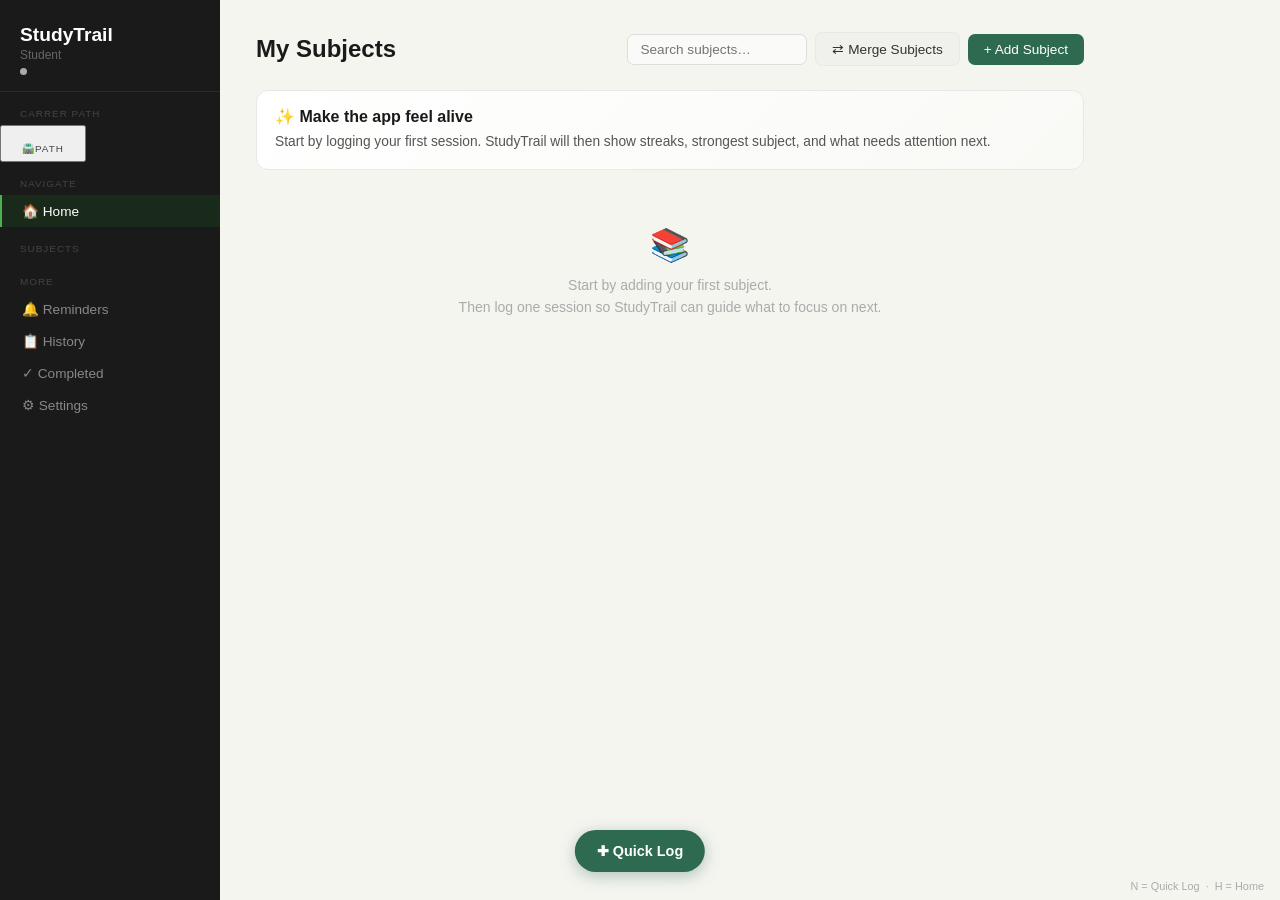
==== index.html @ aad4ab17 "ui improvment" ====
<!DOCTYPE html>
<html lang="en">
<head>
  <meta charset="UTF-8">
  <meta name="viewport" content="width=device-width, initial-scale=1.0">
  <title>StudyTrail</title>
<style>
    * { box-sizing: border-box; margin: 0; padding: 0; }

    /* ── Theme variables ── */
    :root {
      --bg:        #f5f5f0;
      --bg2:       #fff;
      --bg3:       #f9f9f6;
      --bg4:       #f0f0ec;
      --border:    #e8e8e4;
      --border2:   #ddd;
      --ink:       #1a1a1a;
      --ink2:      #333;
      --ink3:      #555;
      --ink4:      #888;
      --ink5:      #aaa;
      --input-bg:  #fafaf8;
      --modal-bg:  #fff;
      --card-hover: 0 2px 10px rgba(0,0,0,0.07);
    }
    body.dark {
      --bg:        #141414;
      --bg2:       #1e1e1e;
      --bg3:       #252525;
      --bg4:       #2a2a2a;
      --border:    #2e2e2e;
      --border2:   #3a3a3a;
      --ink:       #f0f0ec;
      --ink2:      #d8d8d4;
      --ink3:      #aaa;
      --ink4:      #777;
      --ink5:      #555;
      --input-bg:  #252525;
      --modal-bg:  #1e1e1e;
      --card-hover: 0 2px 10px rgba(0,0,0,0.3);
    }

    body { font-family: -apple-system, BlinkMacSystemFont, 'Segoe UI', sans-serif; background: var(--bg); color: var(--ink); min-height: 100vh; transition: background 0.2s, color 0.2s; }
    .shell { display: flex; min-height: 100vh; }

    /* ── Sidebar ── */
    .sidebar { width: 220px; background: #1a1a1a; color: #fff; flex-shrink: 0; position: fixed; top:0; left:0; height:100vh; overflow-y:auto; display:flex; flex-direction:column; }
    .sidebar-brand { padding: 24px 20px 16px; font-size: 1.2rem; font-weight: 700; border-bottom: 1px solid #2a2a2a; }
    .sidebar-brand span { display:block; font-size:0.75rem; font-weight:400; color:#666; margin-top:2px; }
    .sidebar-section { padding: 16px 20px 6px; font-size:0.62rem; text-transform:uppercase; letter-spacing:0.1em; color:#444; }
    .sidebar-btn { display:block; width:100%; text-align:left; padding:8px 20px; background:none; border:none; color:#888; font-size:0.85rem; cursor:pointer; border-left:2px solid transparent; white-space:nowrap; overflow:hidden; text-overflow:ellipsis; }
    .sidebar-btn:hover { color:#fff; background:#222; }
    .sidebar-btn.active { color:#fff; border-left-color:#4caf50; background:#1a2a1a; }
    .sidebar-remind { display:inline-block; background:#c0392b; color:#fff; font-size:0.65rem; border-radius:10px; padding:1px 6px; margin-left:6px; font-weight:600; vertical-align:middle; }

    /* ── Main ── */
    .main { margin-left:220px; flex:1; padding:32px 36px 90px; max-width:900px; }

    /* ── Page header ── */
    .page-header { display:flex; align-items:center; justify-content:space-between; margin-bottom:24px; gap:12px; flex-wrap:wrap; }
    .page-title { font-size:1.5rem; font-weight:700; }

    /* ── Buttons ── */
    .btn { padding:8px 16px; border-radius:7px; border:none; font-size:0.85rem; font-weight:500; cursor:pointer; white-space:nowrap; }
    .btn-green { background:#2d6a4f; color:#fff; } .btn-green:hover { background:#245a42; }
    .btn-gray  { background:var(--bg4); color:var(--ink2); border:1px solid var(--border); } .btn-gray:hover { background:var(--border2); }
    .btn-red   { background:#fce8e4; color:#c0392b; border:1px solid #f5c6bf; } .btn-red:hover { background:#f8d5d0; }
    .btn-ghost { background:none; color:var(--ink4); border:1px solid var(--border2); } .btn-ghost:hover { background:var(--bg4); color:var(--ink); }
    .btn-amber { background:#fdf0e0; color:#b5651d; border:1px solid #f5ddb0; } .btn-amber:hover { background:#fae8ca; }
    .btn-sm { padding:5px 10px; font-size:0.78rem; }

    .btn { transition:transform 0.15s ease, box-shadow 0.15s ease, background 0.15s ease, opacity 0.15s ease; }
    .btn:hover { transform:translateY(-1px); }
    .subject-card, .session-entry, .insight-card, .ws-card, .topic-item { transition:transform 0.18s ease, box-shadow 0.18s ease, border-color 0.18s ease; }
    .subject-card:hover, .session-entry:hover, .insight-card:hover { transform:translateY(-1px); }
    .smart-pill { display:inline-flex; align-items:center; gap:6px; font-size:0.72rem; padding:4px 10px; border-radius:999px; font-weight:600; }

    /* ── Session type chips (topic-name based, colour assigned dynamically) ── */
    .type-chip {
      display:inline-flex; align-items:center; gap:5px;
      font-size:0.72rem; padding:3px 10px; border-radius:999px;
      font-weight:600; cursor:default; white-space:nowrap;
    }

    /* Topic chip buttons in session modal */
    .type-btn-group { display:flex; flex-wrap:wrap; gap:7px; margin-bottom:4px; }
    .type-btn {
      padding:6px 14px; border-radius:999px; border:1.5px solid var(--border2);
      font-size:0.8rem; font-weight:500; cursor:pointer;
      background:var(--bg4); color:var(--ink3);
      transition:all 0.15s;
    }
    .type-btn:hover { border-color:#2d6a4f; color:#2d6a4f; background:var(--bg3); }
    .type-btn.selected { font-weight:700; }

    /* Session filter tabs */
    .session-filter-bar { display:flex; gap:6px; flex-wrap:wrap; margin-bottom:14px; }
    .session-filter-btn {
      padding:5px 12px; border-radius:999px; border:1.5px solid var(--border2);
      font-size:0.78rem; font-weight:500; cursor:pointer;
      background:var(--bg4); color:var(--ink4); transition:all 0.15s;
    }
    .session-filter-btn:hover { color:var(--ink); border-color:var(--border); }
    .session-filter-btn.active { background:#2d6a4f; color:#fff; border-color:#2d6a4f; }
    /* Topic-coloured active state for topic filter buttons */
    .session-filter-btn[data-topic-filter].active {
      background: var(--chip-bg, #2d6a4f);
      color: var(--chip-color, #fff);
      border-color: var(--chip-color, #2d6a4f);
    }
    .smart-danger { background:#fce8e4; color:#c0392b; }
    .smart-warn { background:#fdf0e0; color:#b5651d; }
    .smart-good { background:#d8f3dc; color:#2d6a4f; }
    .smart-info { background:#eef5ff; color:#1d5f8a; }
    .progress-row { display:flex; align-items:center; gap:10px; margin-top:8px; }
    .progress-track { flex:1; height:8px; background:var(--bg4); border-radius:999px; overflow:hidden; }
    .progress-fill { height:100%; background:#2d6a4f; border-radius:999px; transition:width 0.25s ease; }
    .stat-grid { display:grid; grid-template-columns:repeat(3, minmax(0,1fr)); gap:10px; margin-top:12px; }
    .stat-chip { background:var(--bg3); border:1px solid var(--border); border-radius:10px; padding:12px; }
    .stat-chip strong { display:block; font-size:1rem; margin-bottom:3px; }
    .smart-banner { background:linear-gradient(135deg, var(--bg2) 0%, var(--bg3) 100%); border:1px solid var(--border); border-radius:12px; padding:16px 18px; margin-bottom:16px; }
    .smart-banner-title { font-weight:700; margin-bottom:6px; }
    .smart-banner-text { font-size:0.86rem; color:var(--ink3); line-height:1.5; }
    .action-row { display:flex; gap:6px; flex-wrap:wrap; }
    .fab-subject-log { display:none; }

    /* ── Forms ── */
    input, textarea, select { width:100%; padding:9px 12px; border:1.5px solid var(--border2); border-radius:7px; font-size:0.9rem; font-family:inherit; background:var(--input-bg); color:var(--ink); }
    input:focus, textarea:focus, select:focus { outline:none; border-color:#2d6a4f; background:var(--bg2); }
    textarea { resize:vertical; min-height:68px; }
    label { display:block; font-size:0.8rem; font-weight:500; margin-bottom:5px; color:var(--ink3); }
    .field { margin-bottom:14px; }

    /* ── Pages ── */
    .page { display:none; } .page.active { display:block; }

    /* ── Subject cards (list) ── */
    .subject-card { background:var(--bg2); border:1px solid var(--border); border-radius:12px; padding:18px 20px; margin-bottom:10px; transition:box-shadow 0.15s; }
    .subject-card:hover { box-shadow:0 2px 10px rgba(0,0,0,0.07); }
    .subject-card.urgent { border-color:#f5c6bf; box-shadow:0 2px 10px rgba(192,57,43,0.08); }
    .subject-card-top { display:flex; align-items:center; gap:10px; margin-bottom:10px; }
    .subject-dot { width:11px; height:11px; border-radius:50%; flex-shrink:0; }
    .subject-name { font-weight:600; font-size:0.95rem; flex:1; cursor:pointer; }
    .subject-name:hover { color:#2d6a4f; }
    .subject-status { font-size:0.7rem; padding:3px 9px; border-radius:20px; font-weight:500; cursor:pointer; border:none; flex-shrink:0; }
    select.subject-status { appearance:none; -webkit-appearance:none; padding:3px 22px 3px 9px; background-image:url("data:image/svg+xml;utf8,<svg xmlns='http://www.w3.org/2000/svg' width='10' height='10' viewBox='0 0 10 10'><path d='M1 3l4 4 4-4' stroke='%23666' stroke-width='1.5' fill='none' stroke-linecap='round' stroke-linejoin='round'/></svg>"); background-repeat:no-repeat; background-position:right 7px center; }
    .ss-active { background:#d8f3dc; color:#2d6a4f; }
    .ss-onhold { background:#fdf0e0; color:#b5651d; }
    .ss-done   { background:#f0f0ec; color:#666; }
    .subject-stopped { font-size:0.82rem; color:var(--ink3); padding:8px 10px; background:var(--bg3); border-radius:7px; border-left:3px solid #ddd; margin-bottom:8px; line-height:1.5; }
    .subject-stopped.filled { border-left-color:#2d6a4f; }
    .subject-next { font-size:0.82rem; color:#2d6a4f; font-weight:500; padding:6px 10px; background:#f0faf4; border-radius:7px; margin-bottom:8px; }
    body.dark .subject-next { background:#1a2e20; color:#4caf50; }
    .subject-card-footer { display:flex; align-items:center; justify-content:space-between; gap:8px; margin-top:10px; flex-wrap:wrap; }
    .days-ago { font-size:0.72rem; padding:2px 8px; border-radius:20px; font-weight:500; flex-shrink:0; }
    .days-fresh  { background:#d8f3dc; color:#2d6a4f; }
    .days-warn   { background:#fdf0e0; color:#b5651d; }
    .days-danger { background:#fce8e4; color:#c0392b; }
    .days-never  { background:#f0f0ec; color:#aaa; }

    /* ── Revision due badge ── */
    .remind-due   { background:#fce8e4; color:#c0392b; font-size:0.72rem; padding:2px 9px; border-radius:20px; font-weight:600; }
    .remind-today { background:#fdf0e0; color:#b5651d; font-size:0.72rem; padding:2px 9px; border-radius:20px; font-weight:600; }
    .remind-ok    { background:#d8f3dc; color:#2d6a4f; font-size:0.72rem; padding:2px 9px; border-radius:20px; font-weight:500; }
    .deadline-due,
    .deadline-soon,
    .deadline-ok { font-size:0.72rem; padding:2px 9px; border-radius:20px; font-weight:600; }
    .deadline-due { background:#fce8e4; color:#c0392b; }
    .deadline-soon { background:#fdf0e0; color:#b5651d; }
    .deadline-ok { background:#eef5ff; color:#1d5f8a; }

    /* ── Focus + summary cards ── */
    .insight-card {
      background:var(--bg2);
      border:1px solid var(--border);
      border-radius:12px;
      padding:18px 20px;
      margin-bottom:16px;
    }
    .insight-card.focus { border-color:#d8f3dc; background:linear-gradient(135deg, var(--bg2) 0%, var(--bg3) 100%); }
    .insight-card.summary { background:linear-gradient(135deg, var(--bg2) 0%, var(--bg3) 100%); }
    .insight-label { font-size:0.68rem; text-transform:uppercase; letter-spacing:0.1em; color:var(--ink4); margin-bottom:8px; }
    .insight-title { font-size:1.05rem; font-weight:700; margin-bottom:8px; }
    .insight-text { font-size:0.88rem; color:var(--ink3); line-height:1.55; }
    .insight-meta { display:flex; gap:8px; flex-wrap:wrap; margin-top:12px; }

    /* ── Subject detail ── */
    .ws-card { background:#1a1a1a; color:#fff; border-radius:10px; padding:20px 24px; margin-bottom:16px; }
    .ws-label { font-size:0.65rem; text-transform:uppercase; letter-spacing:0.1em; color:#666; margin-bottom:5px; }
    .ws-value { font-size:0.975rem; line-height:1.55; }
    .ws-next { margin-top:12px; padding-top:12px; border-top:1px solid #2a2a2a; font-size:0.875rem; color:#4caf50; }
    .ws-next strong { display:block; font-size:0.62rem; text-transform:uppercase; letter-spacing:0.08em; color:#555; margin-bottom:3px; }

    /* ── Topics ── */
    .topic-item { background:var(--bg2); border:1px solid var(--border); border-radius:8px; padding:12px 16px; margin-bottom:7px; display:flex; align-items:center; gap:10px; }

    /* Pinned note — adapts to dark mode */
    .pinned-note-card { background:#fefce8; border:1px solid #fde68a; border-radius:12px; padding:16px 20px; }
    .pinned-note-label { font-size:0.68rem; text-transform:uppercase; letter-spacing:0.08em; color:#92400e; margin-bottom:6px; font-weight:600; }
    .pinned-note-text  { font-size:0.9rem; color:#78350f; line-height:1.55; white-space:pre-wrap; }
    .pinned-note-btn   { background:#fde68a; color:#92400e; border:none; flex-shrink:0; }
    body.dark .pinned-note-card { background:#2a2310; border-color:#5a4a10; }
    body.dark .pinned-note-label { color:#d4a847; }
    body.dark .pinned-note-text  { color:#c8a040; }
    body.dark .pinned-note-btn   { background:#3a3010; color:#d4a847; border:1px solid #5a4a10; }
    .topic-item.drag-over { border-color:#2d6a4f; background:var(--bg3); }
    .topic-item.dragging  { opacity:0.4; }
    .topic-name { flex:1; font-size:0.9rem; font-weight:500; }
    .topic-note { font-size:0.76rem; color:var(--ink4); font-style:italic; margin-top:2px; }
    select.status-sel { width:auto; padding:4px 26px 4px 9px; font-size:0.78rem; }

    /* ── Session entries ── */
    .session-entry {
      background: var(--bg2);
      border: 1px solid var(--border);
      border-radius: 10px;
      padding: 16px 18px;
      margin-bottom: 10px;
    }
    .session-entry.has-reminder { border-left: 3px solid #b5651d; }
    .session-entry.reminder-due { border-left: 3px solid #c0392b; }

    .session-entry-header {
      display: flex;
      align-items: center;
      gap: 8px;
      margin-bottom: 10px;
      flex-wrap: wrap;
    }
    .session-date { font-size:0.72rem; color:var(--ink5); font-weight:500; }
    .session-subject-tag { font-size:0.72rem; background:var(--bg4); color:var(--ink3); padding:2px 8px; border-radius:20px; }

    .session-field { margin-bottom:8px; }
    .session-field-label { font-size:0.68rem; text-transform:uppercase; letter-spacing:0.07em; color:var(--ink5); margin-bottom:2px; }
    .session-field-value { font-size:0.875rem; color:var(--ink2); line-height:1.5; }

    .session-entry-footer {
      display: flex;
      align-items: center;
      justify-content: space-between;
      gap: 8px;
      margin-top:12px;
      padding-top:10px;
      border-top:1px solid var(--border);
      flex-wrap:wrap;
    }

    /* ── Revision banner (top of page) ── */
    .revision-banner {
      background: #fdf0e0;
      border: 1px solid #f5ddb0;
      border-radius: 10px;
      padding: 14px 18px;
      margin-bottom: 20px;
      display: flex;
      align-items: flex-start;
      gap: 12px;
    }
    .revision-banner-icon { font-size:1.2rem; flex-shrink:0; }
    .revision-banner-title { font-weight:600; font-size:0.9rem; color:#b5651d; margin-bottom:4px; }
    .revision-banner-item { font-size:0.82rem; color:#7a5020; padding:3px 0; }
    .revision-banner-item a { color:#2d6a4f; cursor:pointer; text-decoration:underline; }
    body.dark .revision-banner { background:#2a1f0a; border-color:#4a3510; }
    body.dark .revision-banner-title { color:#e0a050; }
    body.dark .revision-banner-item { color:#c8985a; }

    /* ── Modal ── */
    .overlay { display:none; position:fixed; inset:0; background:rgba(0,0,0,0.45); z-index:200; align-items:center; justify-content:center; padding:20px; }
    .overlay.open { display:flex; }
    .modal { background:var(--modal-bg); border-radius:12px; padding:28px; width:100%; max-width:520px; max-height:90vh; overflow-y:auto; }
    .modal h2 { font-size:1.1rem; margin-bottom:20px; }
    .modal-footer { display:flex; justify-content:flex-end; gap:8px; margin-top:20px; padding-top:16px; border-top:1px solid var(--border); }

    /* ── Misc ── */
    .back-btn { background:none; border:none; font-size:0.85rem; color:var(--ink4); cursor:pointer; padding:0; margin-bottom:14px; display:flex; align-items:center; gap:4px; }
    .back-btn:hover { color:var(--ink); }
    .empty { text-align:center; padding:40px 20px; color:var(--ink5); }
    .empty-icon { font-size:2rem; margin-bottom:10px; }
    .empty-text { font-size:0.875rem; line-height:1.6; }
    .row { display:flex; gap:10px; align-items:flex-start; }
    .flex1 { flex:1; }
    .section-head { font-size:0.85rem; font-weight:600; color:var(--ink3); margin-bottom:10px; display:flex; align-items:center; justify-content:space-between; }

    #toast { position:fixed; bottom:24px; right:24px; background:#1a1a1a; color:#fff; padding:11px 18px; border-radius:8px; font-size:0.85rem; opacity:0; transition:opacity 0.25s; z-index:999; pointer-events:none; }
    #sync-status { position:fixed; bottom:24px; left:50%; transform:translateX(-50%); background:#1a1a1a; color:#aaa; padding:6px 14px; border-radius:20px; font-size:0.75rem; opacity:0; transition:opacity 0.4s; z-index:998; pointer-events:none; white-space:nowrap; }
    #sync-status.show { opacity:1; }
    #sync-status.ok   { color:#4caf50; }
    #sync-status.err  { color:#e74c3c; }
    .sync-dot { display:inline-block; width:7px; height:7px; border-radius:50%; margin-right:6px; background:#aaa; }
    .sync-dot.ok  { background:#4caf50; }
    .sync-dot.err { background:#e74c3c; }
    .sync-dot.spin { animation: spin 1s linear infinite; background:#b5651d; }
    @keyframes spin { from{transform:rotate(0deg)} to{transform:rotate(360deg)} }
    #toast.show { opacity:1; }
    .kb-hint-desktop { display:inline; }
    @media(max-width:760px) { .kb-hint-desktop { display:none; } #kb-hints { display:none; } }

    @media(max-width:760px) {
      .shell { display:block; }
      .sidebar {
        position:sticky;
        top:0;
        left:auto;
        width:100%;
        height:auto;
        z-index:50;
        border-bottom:1px solid #2a2a2a;
      }
      .sidebar-brand { padding:16px 16px 12px; }
      .sidebar-section { padding:12px 16px 6px; }
      /* Mobile: make entire sidebar a top nav bar */
      .sidebar { flex-direction:row; flex-wrap:wrap; height:auto; width:100%; overflow-x:auto; overflow-y:hidden; }
      .sidebar-brand { padding:12px 16px; border-bottom:none; border-right:1px solid #2a2a2a; flex-shrink:0; }
      .sidebar-brand span { display:none; }
      .sidebar-section { display:none; }
      #sb-subjects {
        display:flex;
        flex-direction:row;
        gap:4px;
        overflow-x:auto;
        padding:8px 8px;
        scrollbar-width:none;
        flex:1;
        align-items:center;
      }
      #sb-subjects::-webkit-scrollbar { display:none; }
      /* All sidebar buttons go horizontal */
      .sidebar-btn {
        display:inline-flex;
        align-items:center;
        width:auto;
        min-width:max-content;
        padding:7px 12px;
        border-left:none;
        border-bottom:2px solid transparent;
        border-radius:8px;
        background:#222;
        margin:0;
        font-size:0.8rem;
        white-space:nowrap;
      }
      .sidebar-btn.active { border-left-color:transparent; border-bottom-color:#4caf50; background:#1a2a1a; }
      /* More section buttons inline after subjects */
      .sidebar > div:last-of-type,
      .sidebar > button { display:inline-flex; flex-shrink:0; }
      .main { margin-left:0; max-width:none; padding:18px 14px 90px; }
      .row { flex-direction:column; }
      .page-header { margin-bottom:18px; }
      .subject-card,
      .insight-card,
      .ws-card,
      .session-entry,
      .modal { border-radius:10px; }
      .topic-item { flex-wrap:wrap; }
      select.status-sel { width:100%; }
    }

    @media(max-width:480px) {
      .page-title { font-size:1.28rem; }
      .main { padding:14px 12px 24px; }
      .subject-card,
      .insight-card,
      .session-entry { padding:15px 16px; }
      .modal { padding:18px 14px; }
      .modal-footer { flex-wrap:wrap; }
      .modal-footer .btn { width:100%; }
      .btn { width:100%; text-align:center; min-height:44px; font-size:0.9rem; }
      .btn.btn-sm { width:auto; min-height:40px; }
      .subject-card-footer { align-items:stretch; }
      .subject-card-footer > div:last-child { width:100%; }
      .subject-card-footer > div:last-child .btn { width:100%; }
      .action-row { width:100%; }
      .action-row .btn { flex:1; }
      .stat-grid { grid-template-columns:1fr; }
      #fab { bottom:18px; width:calc(100% - 24px); left:12px; right:12px; transform:none; justify-content:center; border-radius:14px; }
      #fab-subject-log { display:block; position:fixed; bottom:78px; left:12px; right:12px; z-index:99; box-shadow:0 4px 16px rgba(45,106,79,0.35); }
      body:not(.on-subject-page) #fab-subject-log { display:none; }
    }
  

</style>
</head>
<body>
<div class="shell">

  <!-- Add to Home Screen banner (mobile only) -->
  <div id="a2hs-banner" style="display:none;background:#2d6a4f;color:#fff;padding:10px 16px;font-size:0.82rem;text-align:center;position:relative;z-index:60">
    📱 Add to Home Screen for full-screen access
    <button onclick="document.getElementById('a2hs-banner').style.display='none';localStorage.setItem('a2hs_dismissed','1')"
      style="background:none;border:none;color:#fff;opacity:0.7;font-size:1rem;cursor:pointer;margin-left:10px;padding:0">✕</button>
  </div>

  <!-- SIDEBAR -->
  <nav class="sidebar">
    <div class="sidebar-brand" onclick="showPage('subjects')" title="Go home" style="cursor:pointer">
      StudyTrail
      <span id="sb-name">Student</span>
      <div style="display:flex;align-items:center;gap:6px;margin-top:4px">
        <span id="sb-sync-dot" class="sync-dot" title="Sync status"></span>
        <span id="sb-streak" style="font-size:0.72rem;color:#4caf50;font-weight:600;display:none"></span>
      </div>
    </div>
    <div class="sidebar-section">Carrer Path</div>
    <a href="career_path.html"><button class="sidebar-section">🛣️Path</button></a>
    <div class="sidebar-section">Navigate</div>
    <button class="sidebar-btn" id="nav-home" onclick="showPage('subjects')">🏠 Home</button>
    <div class="sidebar-section">Subjects</div>
    <div id="sb-subjects"></div>
    <div class="sidebar-section">More</div>
    <button class="sidebar-btn" onclick="showPage('reminders')">🔔 Reminders<span id="sb-remind-count" class="sidebar-remind" style="display:none"></span></button>
    <button class="sidebar-btn" onclick="showPage('history')">📋 History</button>
    <button class="sidebar-btn" onclick="showPage('completed')">✓ Completed<span id="sb-completed-count" class="sidebar-remind" style="display:none;background:#555"></span></button>
    <button class="sidebar-btn" onclick="showPage('settings')">⚙ Settings</button>
  </nav>

  <main class="main">

    <!-- SUBJECTS LIST -->
    <div class="page active" id="page-subjects">
      <div class="page-header">
        <div class="page-title">My Subjects</div>
        <div style="display:flex;gap:8px;align-items:center;flex-wrap:wrap">
          <input type="search" id="subject-search" placeholder="Search subjects…"
            oninput="filterSubjectCards(this.value)"
            style="width:180px;padding:7px 12px;font-size:0.85rem">
          <button class="btn btn-gray" onclick="openMergeModal()">⇄ Merge Subjects</button>
          <button class="btn btn-green" onclick="openModal('modal-add-subject')">+ Add Subject</button>
        </div>
      </div>
      <div id="focus-card"></div>
      <div id="session-intelligence"></div>
      <div id="weekly-summary"></div>
      <div id="revision-banner"></div>
      <div id="subject-list"></div>
    </div>

    <!-- SUBJECT DETAIL -->
    <div class="page" id="page-subject">
      <button class="back-btn" onclick="showPage('subjects')">← Back</button>
      <div class="page-header">
        <div style="display:flex;align-items:center;gap:10px;flex:1;flex-wrap:wrap">
          <div id="detail-color-dot" style="width:12px;height:12px;border-radius:50%;flex-shrink:0;cursor:pointer" onclick="openColorPickerForCurrent()" title="Change colour"></div>
          <div class="page-title" id="detail-title"></div>
          <select id="detail-status-select" class="subject-status" onchange="setSubjectStatusFromDetail(this.value)" title="Change status">
            <option value="active">Studying</option>
            <option value="onhold">On Hold</option>
            <option value="done">Done</option>
          </select>
        </div>
        <div style="display:flex;gap:6px;flex-shrink:0;flex-wrap:wrap">
          <button class="btn btn-gray btn-sm" onclick="openAddTopic()">+ Topic</button>
          <button class="btn btn-ghost btn-sm" onclick="exportSubjectSummary()" title="Export summary">📄 Export</button>
          <button id="detail-mark-done-btn" class="btn btn-gray btn-sm" onclick="setSubjectDoneFromDetail()" title="Mark this subject as done">✓ Mark Done</button>
          <button class="btn btn-green" onclick="openCheckin()">+ Log Session</button>
          <button class="btn btn-red btn-sm" onclick="deleteCurrentSubject()">Delete</button>
        </div>
      </div>

      <!-- Where stopped -->
      <div class="ws-card">
        <div class="ws-label">Where I stopped</div>
        <div class="ws-value" id="ws-stopped" style="color:#555">Nothing recorded yet — click Log Session</div>
        <div class="ws-next" id="ws-next" style="display:none">
          <strong>Next up</strong>
          <span id="ws-next-text"></span>
        </div>
        <div id="ws-prev-stops" style="display:none;margin-top:10px;padding-top:10px;border-top:1px solid #2a2a2a">
          <div style="font-size:0.62rem;text-transform:uppercase;letter-spacing:0.08em;color:#555;margin-bottom:4px">Previous stops</div>
        </div>
      </div>

      <!-- Pinned Note -->
      <div id="pinned-note-card" class="pinned-note-card" style="display:none;margin-bottom:16px">
        <div style="display:flex;align-items:flex-start;justify-content:space-between;gap:10px">
          <div style="flex:1">
            <div class="pinned-note-label">📌 Pinned Note</div>
            <div id="pinned-note-text" class="pinned-note-text"></div>
          </div>
          <button class="btn btn-sm pinned-note-btn" onclick="openPinnedNoteEdit()" title="Edit note">✏</button>
        </div>
      </div>
      <div id="pinned-note-empty" style="margin-bottom:16px">
        <button class="btn btn-ghost btn-sm" onclick="openPinnedNoteEdit()" style="font-size:0.8rem">📌 Add pinned note</button>
      </div>

      <div style="background:var(--bg2);border:1px solid var(--border);border-radius:12px;padding:18px 20px;margin-bottom:16px">
        <div class="section-head" style="margin-bottom:14px">Deadline</div>
        <div class="row">
          <div class="field flex1" style="margin:0">
            <label>Deadline title <span style="color:#aaa;font-weight:400">(optional)</span></label>
            <input id="detail-deadline-title" type="text" placeholder="e.g. Assignment 2, Final exam">
          </div>
          <div class="field" style="margin:0;min-width:180px">
            <label>Deadline date <span style="color:#aaa;font-weight:400">(optional)</span></label>
            <input id="detail-deadline-date" type="date">
          </div>
        </div>
        <div style="display:flex;gap:8px;flex-wrap:wrap">
          <button class="btn btn-green btn-sm" onclick="saveSubjectDeadline()">Save Deadline</button>
          <button class="btn btn-gray btn-sm" onclick="clearSubjectDeadline()">Clear</button>
          <span id="detail-deadline-status" style="font-size:0.8rem;color:#888;align-self:center"></span>
        </div>
      </div>

      <!-- Topics -->
      <div class="section-head">
        Topics <span id="topic-count" style="color:#aaa;font-weight:400;font-size:0.8rem"></span>
        <button class="btn btn-ghost btn-sm" onclick="openAddTopic()">+ Add</button>
      </div>
      <div id="topic-list" style="margin-bottom:24px"></div>

      <!-- Session log for this subject -->
      <div class="section-head" style="margin-bottom:10px">
        Session Log
        <span style="font-size:0.78rem;color:var(--ink5);font-weight:400" id="session-log-count"></span>
      </div>
      <div class="session-filter-bar" id="session-filter-bar">
        <!-- Dynamically built by buildSessionFilterBar() based on your topics -->
      </div>
      <div id="session-log"></div>
    </div>

    <!-- REMINDERS PAGE -->
    <div class="page" id="page-reminders">
      <div class="page-header">
        <div class="page-title">🔔 Revision Reminders</div>
      </div>
      <div id="reminders-list"></div>
    </div>

    <!-- HISTORY -->
    <div class="page" id="page-history">
      <div class="page-header">
        <div class="page-title">History</div>
        <select id="history-filter" style="width:auto;padding:6px 28px 6px 10px;font-size:0.82rem" onchange="renderHistory()">
          <option value="">All subjects</option>
        </select>
      </div>
      <div id="history-list"></div>
    </div>

    <!-- COMPLETED SUBJECTS -->
    <div class="page" id="page-completed">
      <div class="page-header">
        <div class="page-title">✓ Completed Subjects</div>
      </div>
      <div id="completed-list"></div>
    </div>

    <!-- SETTINGS -->
    <div class="page" id="page-settings">
      <div class="page-title" style="margin-bottom:24px">Settings</div>

      <div style="background:var(--bg2);border:1px solid var(--border);border-radius:12px;padding:20px 24px;margin-bottom:12px">
        <div class="field"><label>Your name</label><input id="settings-name" type="text" placeholder="Your name"></div>
        <button class="btn btn-green" onclick="saveName()">Save</button>
      </div>

      <div style="background:var(--bg2);border:1px solid var(--border);border-radius:12px;padding:20px 24px;margin-bottom:12px">
        <div style="display:flex;align-items:center;justify-content:space-between">
          <div>
            <div style="font-weight:600;margin-bottom:3px">🌙 Dark Mode</div>
            <div style="font-size:0.82rem;color:var(--ink4)">Easier on the eyes at night</div>
          </div>
          <label style="display:flex;align-items:center;gap:8px;cursor:pointer;margin:0;font-weight:400">
            <span style="font-size:0.85rem;color:var(--ink4)" id="dark-mode-label">Off</span>
            <div id="dark-toggle" onclick="toggleDarkMode()" style="
              width:44px;height:24px;border-radius:12px;background:#ccc;
              position:relative;cursor:pointer;transition:background 0.2s;flex-shrink:0">
              <div id="dark-toggle-knob" style="
                width:20px;height:20px;border-radius:50%;background:#fff;
                position:absolute;top:2px;left:2px;
                transition:transform 0.2s;box-shadow:0 1px 3px rgba(0,0,0,0.3)"></div>
            </div>
          </label>
        </div>
      </div>

      <div style="background:var(--bg2);border:1px solid var(--border);border-radius:12px;padding:20px 24px;margin-bottom:12px">
        <div style="font-weight:600;margin-bottom:6px">&#x1F4BE; Backup &amp; Restore</div>
        <p style="font-size:0.85rem;color:#888;margin-bottom:16px">Export your data as a file to your computer. Import it back anytime to restore everything.</p>
        <div style="display:flex;gap:10px;flex-wrap:wrap;margin-bottom:12px">
          <button class="btn btn-green" onclick="exportData()">&#x2B07; Export / Download backup</button>
          <button class="btn btn-gray" onclick="document.getElementById('import-file').click()">&#x2B06; Import / Restore backup</button>
          <input type="file" id="import-file" accept=".json" style="display:none" onchange="importData(event)">
        </div>
        <div id="backup-status" style="font-size:0.78rem;color:#aaa"></div>
      </div>

      <!-- GitHub Gist Sync -->
      <div style="background:var(--bg2);border:1px solid var(--border);border-radius:12px;padding:20px 24px;margin-bottom:12px">
        <div style="font-weight:600;margin-bottom:4px">&#x2601; GitHub Gist Sync</div>
        <p style="font-size:0.85rem;color:#888;margin-bottom:14px">Your data syncs automatically to a private GitHub Gist. Works across devices and survives browser resets.</p>

        <div id="sync-setup" style="display:none">
          <div class="field">
            <label>GitHub Personal Access Token <span style="color:#aaa;font-weight:400">(gist scope only)</span></label>
            <input type="password" id="gist-token-input" placeholder="ghp_xxxxxxxxxxxxxxxxxxxx">
            <div style="font-size:0.75rem;color:#aaa;margin-top:4px">
              Get one at <strong>github.com/settings/tokens</strong> → Generate new token → tick <strong>gist</strong> only
            </div>
          </div>
          <div style="display:flex;gap:8px">
            <button class="btn btn-green" onclick="saveGistToken()">Connect</button>
            <button class="btn btn-gray" onclick="cancelSyncSetup()">Cancel</button>
          </div>
        </div>

        <div id="sync-connected" style="display:none">
          <div style="display:flex;align-items:center;gap:10px;margin-bottom:12px">
            <span class="sync-dot ok"></span>
            <span style="font-size:0.875rem;font-weight:500;color:#2d6a4f">Connected</span>
            <span id="sync-gist-link" style="display:none"></span>
          </div>
          <div id="sync-last-time" style="font-size:0.78rem;color:#aaa;margin-bottom:14px"></div>
          <div style="display:flex;gap:8px;flex-wrap:wrap">
            <button class="btn btn-green btn-sm" onclick="syncToGist(true)">↑ Push to Gist</button>
            <button class="btn btn-gray btn-sm" onclick="loadFromGist(true)">↓ Pull from Gist</button>
            <button class="btn btn-red btn-sm" onclick="disconnectGist()">Disconnect</button>
          </div>
          <p style="font-size:0.78rem;color:#aaa;margin-top:10px">
            On a new device: paste your token → Connect → data loads automatically.<br>
            If it doesn't appear, tap <strong>↓ Pull from Gist</strong>.
          </p>
        </div>

        <div id="sync-disconnected">
          <button class="btn btn-gray" onclick="showSyncSetup()">&#x2795; Connect GitHub Gist</button>
        </div>
      </div>

      <div style="background:var(--bg2);border:1px solid #f5c6bf;border-radius:12px;padding:20px 24px;margin-top:4px">
        <div style="font-weight:600;color:#c0392b;margin-bottom:6px">Danger Zone</div>
        <p style="font-size:0.85rem;color:#888;margin-bottom:14px">Permanently delete all data. Export a backup first!</p>
        <button class="btn btn-red" onclick="resetAll()">Reset Everything</button>
      </div>
    </div>

  </main>
</div>

<!-- MODAL: Colour Picker -->
<div class="overlay" id="modal-color-picker">
  <div class="modal" style="max-width:340px">
    <h2>Choose Colour</h2>
    <div id="color-swatches" style="display:flex;flex-wrap:wrap;gap:10px;margin-bottom:20px;justify-content:center"></div>
    <div class="modal-footer">
      <button class="btn btn-gray" onclick="closeModal('modal-color-picker')">Cancel</button>
    </div>
  </div>
</div>

<!-- MODAL: Add Subject -->
<div class="overlay" id="modal-add-subject">
  <div class="modal">
    <h2>Add Subject</h2>
    <div class="field"><label>Subject name</label><input id="f-subject-name" type="text" placeholder="e.g. Web Development, Java…"></div>
    <div class="field">
      <label>Status</label>
      <select id="f-subject-status">
        <option value="active">Currently Studying</option>
        <option value="onhold">On Hold</option>
        <option value="done">Done</option>
      </select>
    </div>
    <div class="field"><label>Deadline title <span style="color:#aaa;font-weight:400">(optional)</span></label><input id="f-deadline-title" type="text" placeholder="e.g. Assignment 2"></div>
    <div class="field"><label>Deadline date <span style="color:#aaa;font-weight:400">(optional)</span></label><input id="f-deadline-date" type="date"></div>
    <div class="modal-footer">
      <button class="btn btn-gray" onclick="closeModal('modal-add-subject')">Cancel</button>
      <button class="btn btn-green" onclick="addSubject()">Add</button>
    </div>
  </div>
</div>

<!-- MODAL: Merge Subjects -->
<div class="overlay" id="modal-merge">
  <div class="modal">
    <h2>⇄ Merge Subjects</h2>
    <p style="font-size:0.85rem;color:var(--ink4);margin-bottom:14px">Pick 2+ subjects to fold into one new parent subject. Each picked subject becomes a topic under the new subject — no history is lost.</p>
    <div class="field">
      <label>New parent subject name</label>
      <input id="merge-parent-name" type="text" placeholder="e.g. Programming Languages">
    </div>
    <div class="field">
      <label>Subjects to merge</label>
      <div id="merge-subject-list" style="display:flex;flex-direction:column;gap:6px;max-height:260px;overflow-y:auto"></div>
    </div>
    <div class="modal-footer">
      <button class="btn btn-gray" onclick="closeModal('modal-merge')">Cancel</button>
      <button class="btn btn-green" onclick="mergeSelectedSubjects()">Merge</button>
    </div>
  </div>
</div>

<!-- MODAL: Pinned Note -->
<div class="overlay" id="modal-pinned-note">
  <div class="modal">
    <h2>📌 Pinned Note</h2>
    <p style="font-size:0.85rem;color:var(--ink4);margin-bottom:16px">Always visible at the top of this subject. Use it for exam room, assignment link, tutor name, important reminders — anything you need to see every time.</p>
    <div class="field">
      <textarea id="pinned-note-input" rows="5" placeholder="e.g. Exam: Room B12, 14 May 9am&#10;Assignment 2 link: canvas.rmit.edu/...&#10;Tutor: Dr. Smith, Thu 2pm"></textarea>
    </div>
    <div class="modal-footer">
      <button class="btn btn-red btn-sm" onclick="clearPinnedNote()" style="margin-right:auto">Clear note</button>
      <button class="btn btn-gray" onclick="closeModal('modal-pinned-note')">Cancel</button>
      <button class="btn btn-green" onclick="savePinnedNote()">Save</button>
    </div>
  </div>
</div>

<!-- MODAL: Add Topic -->
<div class="overlay" id="modal-add-topic">
  <div class="modal">
    <h2>Add Topic</h2>
    <div class="field"><label>Topic name</label><input id="f-topic-name" type="text" placeholder="e.g. CSS Grid, Arrays, Chapter 3…"></div>
    <div class="modal-footer">
      <button class="btn btn-gray" onclick="closeModal('modal-add-topic')">Cancel</button>
      <button class="btn btn-green" onclick="addTopic()">Add</button>
    </div>
  </div>
</div>

<!-- MODAL: Log / Edit Session -->
<div class="overlay" id="modal-session">
  <div class="modal">
    <div style="display:flex;align-items:center;justify-content:space-between;margin-bottom:20px;flex-wrap:wrap;gap:8px">
      <h2 id="session-modal-title" style="margin:0">Log Session</h2>
      <div id="session-timer-display" style="display:none;background:var(--bg3);border:1px solid var(--border);border-radius:8px;padding:6px 14px;font-size:0.85rem;font-weight:600;font-variant-numeric:tabular-nums;color:var(--ink3)">⏱ <span id="session-timer-text">00:00</span></div>
    </div>

    <div class="field">
      <label>What did you do / where did you stop?</label>
      <textarea id="s-stopped" placeholder="e.g. Finished reading section 4.2, stopped before exercises…"></textarea>
    </div>
    <div class="field">
      <label>What to do next?</label>
      <textarea id="s-next" placeholder="e.g. Complete exercises on page 74…"></textarea>
    </div>
    <div class="field">
      <label>Notes / anything confusing? <span style="color:#aaa;font-weight:400">(optional)</span></label>
      <textarea id="s-notes" placeholder="e.g. Still unclear on how async/await works inside loops…" style="min-height:54px"></textarea>
    </div>

    <div class="field" id="s-topic-chips-wrap" style="display:none">
      <label>What was this session for? <span style="color:var(--ink5);font-weight:400">(pick a topic)</span></label>
      <div class="type-btn-group" id="s-topic-chips"></div>
    </div>

    <div class="row" style="margin-bottom:14px">
      <div class="field flex1" style="margin:0">
        <label>Topic <span style="color:var(--ink5);font-weight:400">(optional — or pick above)</span></label>
        <select id="s-topic-sel" onchange="syncTopicChipFromDropdown()"><option value="">— No specific topic —</option></select>
      </div>
      <div class="field" style="margin:0;width:150px">
        <label>Topic status</label>
        <select id="s-status">
          <option value="">— No change —</option>
          <option value="todo">To Do</option>
          <option value="doing">In Progress</option>
          <option value="done">Done</option>
          <option value="stuck">Stuck</option>
        </select>
      </div>
    </div>

    <!-- Revision reminder -->
    <div style="background:#fafaf8;border:1px solid #eee;border-radius:8px;padding:14px 16px;">
      <div style="font-weight:600;font-size:0.85rem;margin-bottom:10px;">🔔 Revision Reminder</div>
      <label style="display:flex;align-items:center;gap:8px;cursor:pointer;margin-bottom:10px;font-weight:400">
        <input type="checkbox" id="s-remind-on" style="width:auto" onchange="toggleReminderDate()">
        Set a reminder to revise this session
      </label>
      <div id="remind-date-row" style="display:none">
        <label>Remind me on</label>
        <input type="date" id="s-remind-date">
        <div style="font-size:0.75rem;color:#aaa;margin-top:5px">Quick set:
          <button class="btn btn-ghost btn-sm" style="margin-right:4px" onclick="setReminderDays(1)">Tomorrow</button>
          <button class="btn btn-ghost btn-sm" style="margin-right:4px" onclick="setReminderDays(3)">In 3 days</button>
          <button class="btn btn-ghost btn-sm" onclick="setReminderDays(7)">In 1 week</button>
        </div>
      </div>
    </div>

    <div class="modal-footer">
      <button class="btn btn-gray" onclick="stopSessionTimer();closeModal('modal-session')">Cancel</button>
      <button class="btn btn-green" id="session-save-btn" onclick="saveSession()">Save Session</button>
    </div>
  </div>
</div>

<!-- MODAL: Quick Update (from list) -->
<div class="overlay" id="modal-quick">
  <div class="modal">
    <h2 id="quick-title">Quick Update</h2>
    <div class="field"><label>Where did you stop?</label><textarea id="q-stopped" placeholder="e.g. Finished lecture 5…"></textarea></div>
    <div class="field"><label>What to do next?</label><textarea id="q-next" placeholder="e.g. Start lab 3…"></textarea></div>
    <div class="field"><label>Notes <span style="color:#aaa;font-weight:400">(optional)</span></label><textarea id="q-notes" style="min-height:54px" placeholder="Anything to remember…"></textarea></div>
    <div class="modal-footer">
      <button class="btn btn-gray" onclick="closeModal('modal-quick')">Cancel</button>
      <button class="btn btn-green" onclick="saveQuick()">Save</button>
    </div>
  </div>
</div>

<div id="toast"></div>
<div id="kb-hints" style="position:fixed;bottom:8px;right:16px;font-size:0.68rem;color:#aaa;pointer-events:none;z-index:50">
  <span class="kb-hint-desktop">N = Quick Log &nbsp;·&nbsp; H = Home</span>
</div>
<div id="sync-status"></div>
<button id="fab-subject-log" class="btn btn-green fab-subject-log" onclick="openCheckin()">+ Log Session</button>

<!-- Floating quick-log button -->
<button id="fab" onclick="openFabQuickLog()" title="Quick log a session  [Press N]" style="
  position:fixed; bottom:28px; left:50%; transform:translateX(-50%);
  background:#2d6a4f; color:#fff; border:none; border-radius:50px;
  padding:13px 22px; font-size:0.9rem; font-weight:600;
  cursor:pointer; box-shadow:0 4px 16px rgba(45,106,79,0.35);
  z-index:100; display:flex; align-items:center; gap:8px;
  transition: transform 0.15s, box-shadow 0.15s;
" onmouseover="this.style.transform='translateX(-50%) scale(1.05)';this.style.boxShadow='0 6px 20px rgba(45,106,79,0.45)'"
   onmouseout="this.style.transform='translateX(-50%) scale(1)';this.style.boxShadow='0 4px 16px rgba(45,106,79,0.35)'">
  ✚ Quick Log
</button>

<!-- Modal: FAB Quick Log -->
<div class="overlay" id="modal-fab">
  <div class="modal">
    <h2>Quick Log</h2>
    <div class="field">
      <label>Subject</label>
      <select id="fab-subject" onchange="fabSubjectChanged()">
        <option value="">Select subject…</option>
      </select>
    </div>
    <div class="field">
      <label>Where did you stop?</label>
      <textarea id="fab-stopped" placeholder="e.g. Finished section 3, stopped before the quiz…"></textarea>
    </div>
    <div class="field">
      <label>What to do next?</label>
      <textarea id="fab-next" placeholder="e.g. Do the practice problems on page 48…"></textarea>
    </div>
    <div class="field">
      <label>Notes <span style="color:#aaa;font-weight:400">(optional)</span></label>
      <textarea id="fab-notes" style="min-height:54px" placeholder="Anything confusing or to remember…"></textarea>
    </div>
    <div class="modal-footer">
      <button class="btn btn-gray" onclick="closeModal('modal-fab')">Cancel</button>
      <button class="btn btn-green" onclick="saveFabLog()">Save</button>
    </div>
  </div>
</div>
<script>
// ══ DATA ══
function normalizeData(raw) {
  const data = raw && typeof raw === 'object' ? raw : {};
  const subjects = Array.isArray(data.subjects) ? data.subjects : [];
  const history = Array.isArray(data.history) ? data.history : [];
  return {
    subjects: subjects.map((s, idx) => ({
      id: s && s.id ? s.id : uid(),
      name: s && s.name ? s.name : `Subject ${idx + 1}`,
      colorIdx: Number.isInteger(s && s.colorIdx) ? s.colorIdx : idx,
      status: s && s.status ? s.status : 'active',
      topics: Array.isArray(s && s.topics) ? s.topics.map(t => ({
        id: t && t.id ? t.id : uid(),
        name: t && t.name ? t.name : 'Untitled topic',
        status: t && t.status ? t.status : 'todo',
        note: t && t.note ? t.note : ''
      })) : [],
      stopped: s && s.stopped ? s.stopped : '',
      pinnedNote: s && s.pinnedNote ? s.pinnedNote : null,
      customColor: s && s.customColor ? s.customColor : null,
      priority: !!(s && s.priority),
      nextTodo: s && s.nextTodo ? s.nextTodo : '',
      createdAt: s && s.createdAt ? s.createdAt : ts(),
      deadlineTitle: s && s.deadlineTitle ? s.deadlineTitle : '',
      deadlineDate: s && s.deadlineDate ? s.deadlineDate : '',
      doneAt: s && s.doneAt ? s.doneAt : null
    })),
    history: history.map(h => ({
      id: h && h.id ? h.id : uid(),
      subjectId: h && h.subjectId ? h.subjectId : '',
      subjectName: h && h.subjectName ? h.subjectName : 'Unknown subject',
      topicId: h && h.topicId ? h.topicId : null,
      stopped: h && h.stopped ? h.stopped : '',
      next: h && h.next ? h.next : '',
      notes: h && h.notes ? h.notes : '',
      sessionType: h && h.sessionType ? h.sessionType : null,
      duration: h && h.duration ? h.duration : null,
      remindOn: h && h.remindOn ? h.remindOn : null,
      remindDone: !!(h && h.remindDone),
      at: h && h.at ? h.at : ts()
    }))
  };
}
function getData()    { try { return normalizeData(JSON.parse(localStorage.getItem('st2_data')) || {subjects:[],history:[]}); } catch { return normalizeData({subjects:[],history:[]}); } }
function saveData(d)  { localStorage.setItem('st2_data', JSON.stringify(normalizeData(d))); }
function getName()    { return localStorage.getItem('st2_name') || ''; }
function saveName2(n) { localStorage.setItem('st2_name', n); }
function uid()        { return Date.now().toString(36) + Math.random().toString(36).slice(2,6); }
function ts()         { return new Date().toISOString(); }
function esc(s)       { return s ? String(s).replace(/&/g,'&amp;').replace(/</g,'&lt;').replace(/>/g,'&gt;').replace(/"/g,'&quot;') : ''; }

function fmtDate(iso) {
  if (!iso) return '';
  return new Date(iso).toLocaleString('en-AU', { day:'numeric', month:'short', year:'numeric', hour:'2-digit', minute:'2-digit' });
}
function fmtDateOnly(iso) {
  if (!iso) return '';
  return new Date(iso).toLocaleDateString('en-AU', { day:'numeric', month:'short', year:'numeric' });
}
function daysSince(iso) {
  if (!iso) return null;
  return Math.floor((Date.now() - new Date(iso).getTime()) / 86400000);
}
function todayISO() {
  return new Date().toISOString().split('T')[0];
}
function parseLocalDate(dateStr) {
  if (!dateStr) return null;
  const [y, m, d] = dateStr.split('-').map(Number);
  if (!y || !m || !d) return null;
  return new Date(y, m - 1, d);
}
function daysUntil(dateStr) {
  const target = parseLocalDate(dateStr);
  if (!target) return null;
  const now = new Date();
  const today = new Date(now.getFullYear(), now.getMonth(), now.getDate());
  return Math.round((target.getTime() - today.getTime()) / 86400000);
}
function formatDeadlineLabel(subject) {
  if (!subject.deadlineDate) return '';
  const title = subject.deadlineTitle ? esc(subject.deadlineTitle) + ' ' : '';
  const diff = daysUntil(subject.deadlineDate);
  const date = fmtDateOnly(subject.deadlineDate);
  if (diff === null) return `${title}${date}`;
  if (diff < 0) return `${title}overdue by ${Math.abs(diff)}d`;
  if (diff === 0) return `${title}due today`;
  if (diff === 1) return `${title}due tomorrow`;
  return `${title}due in ${diff}d`;
}
function deadlineBadge(subject) {
  if (!subject.deadlineDate) return '';
  const diff = daysUntil(subject.deadlineDate);
  const text = formatDeadlineLabel(subject);
  if (diff !== null && diff <= 0) return `<span class="deadline-due">${text}</span>`;
  if (diff !== null && diff <= 7) return `<span class="deadline-soon">${text}</span>`;
  return `<span class="deadline-ok">${text}</span>`;
}
function sortSubjects(subjects, history) {
  const latestBySubject = {};
  history.forEach(h => {
    const current = latestBySubject[h.subjectId];
    if (!current || new Date(h.at) > new Date(current.at)) latestBySubject[h.subjectId] = h;
  });
  return [...subjects].sort((a, b) => {
    // Done subjects always last, regardless of priority/deadline/recency
    const aDone = (a.status || 'active') === 'done';
    const bDone = (b.status || 'active') === 'done';
    if (aDone && !bDone) return 1;
    if (!aDone && bDone) return -1;
    // Priority subjects always first
    if (a.priority && !b.priority) return -1;
    if (!a.priority && b.priority) return 1;
    const aDeadline = daysUntil(a.deadlineDate);
    const bDeadline = daysUntil(b.deadlineDate);
    if (aDeadline !== null || bDeadline !== null) {
      if (aDeadline === null) return 1;
      if (bDeadline === null) return -1;
      if (aDeadline !== bDeadline) return aDeadline - bDeadline;
    }
    const aLast = latestBySubject[a.id]?.at || a.createdAt || '';
    const bLast = latestBySubject[b.id]?.at || b.createdAt || '';
    return new Date(bLast || 0) - new Date(aLast || 0);
  });
}
function getFocusSubject(data) {
  const sorted = sortSubjects(data.subjects, data.history).filter(s => (s.status || 'active') === 'active');
  if (sorted.length === 0) return null;
  const scored = sorted.map(s => {
    const last = data.history
      .filter(h => h.subjectId === s.id)
      .sort((a, b) => new Date(b.at) - new Date(a.at))[0];
    const inactiveDays = last ? daysSince(last.at) : 999;
    const deadlineDays = daysUntil(s.deadlineDate);
    let score = 0;
    if (deadlineDays !== null) {
      if (deadlineDays <= 0) score += 200;
      else if (deadlineDays <= 3) score += 140 - deadlineDays * 10;
      else if (deadlineDays <= 7) score += 95 - deadlineDays * 4;
      else score += Math.max(0, 50 - deadlineDays);
    }
    if (s.nextTodo) score += 35;
    if (inactiveDays !== null) score += Math.min(inactiveDays, 14) * 6;
    return { subject: s, inactiveDays, deadlineDays, score };
  });
  scored.sort((a, b) => b.score - a.score);
  return scored[0];
}
function getWeeklySummary(data) {
  if (data.history.length === 0) return null;
  const now = new Date();
  const today = new Date(now.getFullYear(), now.getMonth(), now.getDate());
  // Always show last 7 days summary
  const sevenDaysAgo = new Date(today);
  sevenDaysAgo.setDate(today.getDate() - 7);
  const entries = data.history.filter(h => {
    const at = new Date(h.at);
    return at >= sevenDaysAgo && at <= now;
  });
  const studiedIds = new Set(entries.map(h => h.subjectId));
  const studiedSubjects = data.subjects
    .filter(s => studiedIds.has(s.id))
    .map(s => s.name);
  const ignoredSubjects = data.subjects
    .filter(s => !studiedIds.has(s.id) && (s.status || 'active') === 'active')
    .map(s => s.name);
  // Count by session type
  const typeCounts = {};
  entries.forEach(h => {
    if (h.sessionType) typeCounts[h.sessionType] = (typeCounts[h.sessionType] || 0) + 1;
  });

  return {
    totalSessions: entries.length,
    studiedSubjects,
    ignoredSubjects,
    typeCounts,
    rangeLabel: `Last 7 days`
  };
}

// ══ STATE ══
let currentSubjectId = null;
let quickSubjectId   = null;
let editingSessionId = null;  // null = new session, string = editing existing

const COLORS = ['#2d6a4f','#1d5f8a','#7b4dbd','#b5651d','#c0392b','#16a085','#8b4513','#555'];
const STATUS_META  = { active:{label:'Studying',cls:'ss-active'}, onhold:{label:'On Hold',cls:'ss-onhold'}, done:{label:'Done',cls:'ss-done'} };

// ══ REMINDERS UTILS ══
function getDueReminders() {
  const data = getData();
  const today = todayISO();
  const due = [];
  data.history.forEach(h => {
    if (h.remindOn && h.remindOn <= today && !h.remindDone) {
      due.push(h);
    }
  });
  return due;
}

function updateReminderBadge() {
  const count = getDueReminders().length;
  const el = document.getElementById('sb-remind-count');
  if (count > 0) { el.style.display = 'inline-block'; el.textContent = count; }
  else           { el.style.display = 'none'; }
}


function hasStudiedToday() {
  const data = getData();
  const today = todayISO();
  return (data.history || []).some(h => h.at && h.at.slice(0,10) === today);
}

function getSessionIntelligence(data) {
  const history = Array.isArray(data.history) ? data.history : [];
  const subjects = Array.isArray(data.subjects) ? data.subjects : [];
  const streak = getStreak();
  const last = history.length ? [...history].sort((a,b) => new Date(b.at) - new Date(a.at))[0] : null;
  const counts = {};
  history.forEach(h => { if (h.subjectId) counts[h.subjectId] = (counts[h.subjectId] || 0) + 1; });
  let mostActive = null;
  for (const s of subjects) {
    const count = counts[s.id] || 0;
    if (!mostActive || count > mostActive.count) mostActive = { name: s.name, count };
  }
  return {
    streak,
    studiedToday: hasStudiedToday(),
    lastSession: last,
    lastSessionDays: last ? daysSince(last.at) : null,
    mostActive: mostActive && mostActive.count > 0 ? mostActive : null,
    totalSessions: history.length
  };
}

function renderSessionIntelligence(data) {
  const el = document.getElementById('session-intelligence');
  if (!el) return;
  const info = getSessionIntelligence(data);
  if (!info.totalSessions) {
    el.innerHTML = `<div class="smart-banner"><div class="smart-banner-title">✨ Make the app feel alive</div><div class="smart-banner-text">Start by logging your first session. StudyTrail will then show streaks, strongest subject, and what needs attention next.</div></div>`;
    return;
  }
  const streakText = info.streak > 1 ? `${info.streak} day streak 🔥` : (info.studiedToday ? 'Studied today ✅' : 'No study yet today');
  const lastText = info.lastSessionDays === null ? 'No sessions yet' : info.lastSessionDays === 0 ? 'Last session: today' : `Last session: ${info.lastSessionDays} day${info.lastSessionDays===1?'':'s'} ago`;
  const focusText = info.mostActive ? `${info.mostActive.name} · ${info.mostActive.count} session${info.mostActive.count===1?'':'s'}` : 'No strongest subject yet';
  const bannerText = info.streak > 0 && !info.studiedToday ? `Don’t break your ${info.streak}-day streak.` : 'Keep the momentum going.';
  el.innerHTML = `<div class="insight-card summary">
    <div class="insight-label">🧾 Session Intelligence</div>
    <div class="insight-title">Your study pattern</div>
    <div class="smart-banner-text">${bannerText}</div>
    <div class="stat-grid">
      <div class="stat-chip"><strong>${streakText}</strong><span style="font-size:0.78rem;color:var(--ink4)">Zero-day tracker</span></div>
      <div class="stat-chip"><strong>${lastText}</strong><span style="font-size:0.78rem;color:var(--ink4)">${info.lastSession ? esc(info.lastSession.subjectName) : 'Ready when you are'}</span></div>
      <div class="stat-chip"><strong>${focusText}</strong><span style="font-size:0.78rem;color:var(--ink4)">Most active subject</span></div>
    </div>
  </div>`;
}

function updateSubjectPageFab() {
  document.body.classList.toggle('on-subject-page', !!(currentSubjectId && document.getElementById('page-subject') && document.getElementById('page-subject').classList.contains('active')));
}

// ══ NAV ══
function showPage(name) {
  document.querySelectorAll('.page').forEach(p => p.classList.remove('active'));
  document.getElementById('page-' + name).classList.add('active');
  document.querySelectorAll('.sidebar-btn').forEach(b => b.classList.remove('active'));

  if (name === 'reminders') { document.querySelector('[onclick="showPage(\'reminders\')"]').classList.add('active'); renderReminders(); }
  if (name === 'history')   { document.querySelector('[onclick="showPage(\'history\')"]').classList.add('active'); renderHistory(); }
  if (name === 'completed') { document.querySelector('[onclick="showPage(\'completed\')"]').classList.add('active'); renderCompletedSubjects(); }
  if (name === 'settings')  { document.querySelector('[onclick="showPage(\'settings\')"]').classList.add('active'); document.getElementById('settings-name').value = getName(); updateBackupStatus(); }
  if (name === 'subjects')  { currentSubjectId = null; renderSubjects(); buildSidebar(); const hb = document.getElementById('nav-home'); if(hb) hb.classList.add('active'); }
}

// ══ MODALS ══
function openModal(id)  { document.getElementById(id).classList.add('open'); }
function closeModal(id) { document.getElementById(id).classList.remove('open'); }
document.addEventListener('click', e => { if (e.target.classList.contains('overlay')) e.target.classList.remove('open'); });
document.addEventListener('keydown', e => {
  if (e.key !== 'Enter') return;
  if (document.getElementById('modal-add-subject').classList.contains('open') && document.activeElement.id === 'f-subject-name') addSubject();
  if (document.getElementById('modal-add-topic').classList.contains('open')   && document.activeElement.id === 'f-topic-name')   addTopic();
});

// ══ TOAST ══
function toast(msg) {
  const el = document.getElementById('toast');
  el.textContent = msg;
  el.classList.add('show');
  clearTimeout(el._t);
  el._t = setTimeout(() => el.classList.remove('show'), 2400);
}

// ══ SUBJECTS LIST ══
function renderSubjects() {
  const data = getData();
  const due  = getDueReminders();
  const orderedSubjects = sortSubjects(data.subjects, data.history).filter(s => (s.status || 'active') !== 'done');
  renderSessionIntelligence(data);

  const focusCard = document.getElementById('focus-card');
  const focus = getFocusSubject(data);
  if (focusCard && focus) {
    const reasons = [];
    if (focus.deadlineDays !== null) {
      if (focus.deadlineDays <= 0) reasons.push(focus.deadlineDays === 0 ? '🚨 Focus now — deadline is today' : `🚨 Focus now — overdue by ${Math.abs(focus.deadlineDays)} day${Math.abs(focus.deadlineDays)===1?'':'s'}`);
      else if (focus.deadlineDays <= 3) reasons.push(`🚨 Focus now — deadline in ${focus.deadlineDays} day${focus.deadlineDays===1?'':'s'}`);
      else reasons.push(`Deadline in ${focus.deadlineDays} days`);
    }
    if (focus.inactiveDays >= 999) reasons.push('You have not started this yet');
    else if (focus.inactiveDays >= 3) reasons.push(`⚠ You’re losing progress here — ${focus.inactiveDays} days idle`);
    const actionText = focus.subject.nextTodo
      ? `👉 Continue from here: <strong>${esc(focus.subject.nextTodo)}</strong>`
      : 'Open this subject and log what to do next.';
    focusCard.innerHTML = `<div class="insight-card focus">
      <div class="insight-label">📌 Suggested Focus</div>
      <div class="insight-title">${esc(focus.subject.name)}</div>
      ${reasons.length ? `<div class="insight-text" style="margin-bottom:8px">${reasons.join(' · ')}</div>` : ''}
      <div class="insight-text">${actionText}</div>
      <div class="insight-meta">
        ${deadlineBadge(focus.subject)}
        ${focus.inactiveDays !== null && focus.inactiveDays < 999 ? `<span class="${focus.inactiveDays <= 2 ? 'days-ago days-fresh' : focus.inactiveDays <= 5 ? 'days-ago days-warn' : 'days-ago days-danger'}">${focus.inactiveDays}d idle</span>` : ''}
        <button class="btn btn-green btn-sm" onclick="openSubject('${focus.subject.id}')">Open →</button>
      </div>
    </div>`;
  } else if (focusCard) {
    focusCard.innerHTML = '';
  }

  const weekly = getWeeklySummary(data);
  const weeklyEl = document.getElementById('weekly-summary');
  if (weekly) {
    const ignoredHtml = weekly.ignoredSubjects.length
      ? `<div class="insight-text" style="color:#c0392b;margin-top:4px">⚠ Not touched: ${weekly.ignoredSubjects.map(n => esc(n)).join(', ')}</div>`
      : `<div class="insight-text" style="color:#2d6a4f;margin-top:4px">✓ All active subjects covered</div>`;

    // Build type breakdown pills using topic names
    const typeBreakdown = Object.entries(weekly.typeCounts || {})
      .filter(([,count]) => count > 0)
      .map(([topicName, count]) => {
        const c = getTopicChipColor(topicName);
        return `<span class="type-chip" style="background:${c.bg};color:${c.color}">${count}× ${esc(topicName)}</span>`;
      }).join('');

    weeklyEl.innerHTML = `<div class="insight-card summary">
      <div class="insight-label">📊 Last 7 Days</div>
      <div class="insight-title">${weekly.totalSessions} session${weekly.totalSessions === 1 ? '' : 's'} logged</div>
      ${typeBreakdown ? `<div style="display:flex;gap:6px;flex-wrap:wrap;margin:8px 0">${typeBreakdown}</div>` : ''}
      ${weekly.studiedSubjects.length ? `<div class="insight-text">Covered: ${weekly.studiedSubjects.map(n => esc(n)).join(', ')}</div>` : '<div class="insight-text" style="color:var(--ink5)">No sessions logged yet this week</div>'}
      ${weekly.ignoredSubjects.length > 0 || weekly.studiedSubjects.length > 0 ? ignoredHtml : ''}
    </div>`;
  } else {
    weeklyEl.innerHTML = '';
  }

  // Revision banner
  const banner = document.getElementById('revision-banner');
  const today = todayISO();
  const overdueCount = due.filter(h => h.remindOn && h.remindOn < today).length;
  const dueTodayCount = due.filter(h => h.remindOn === today).length;
  const upcomingCount = (data.history || []).filter(h => h.remindOn && h.remindOn > today && !h.remindDone).length;
  const streak = getStreak();
  const streakNudge = streak > 0 && !hasStudiedToday() ? `<div class="revision-banner-item">🔥 Don’t break your ${streak}-day streak today.</div>` : '';
  if (due.length > 0 || streakNudge) {
    banner.innerHTML = `<div class="revision-banner">
      <div class="revision-banner-icon">${overdueCount > 0 ? '🚨' : dueTodayCount > 0 ? '🔔' : '✅'}</div>
      <div>
        <div class="revision-banner-title">${overdueCount > 0 ? `${overdueCount} overdue` : dueTodayCount > 0 ? `${dueTodayCount} due today` : upcomingCount > 0 ? `${upcomingCount} upcoming revision${upcomingCount===1?'':'s'}` : 'Keep the streak alive'}</div>
        <div class="insight-meta" style="margin-top:8px;margin-bottom:6px">
          ${overdueCount ? `<span class="smart-pill smart-danger">${overdueCount} overdue</span>` : ''}
          ${dueTodayCount ? `<span class="smart-pill smart-warn">${dueTodayCount} due today</span>` : ''}
          ${upcomingCount ? `<span class="smart-pill smart-good">${upcomingCount} upcoming</span>` : ''}
          ${streak ? `<span class="smart-pill smart-info">🔥 ${streak} day streak</span>` : ''}
        </div>
        ${due.slice(0,3).map(h => `<div class="revision-banner-item"><strong>${esc(h.subjectName)}</strong> — ${esc(h.stopped || h.notes || 'Session on ' + fmtDateOnly(h.at))} <a onclick="markReminderDone('${h.id}')">Mark done</a> · <a onclick="showPage('reminders')">Review</a></div>`).join('')}
        ${streakNudge}
      </div>
    </div>`;
  } else {
    banner.innerHTML = '';
  }

  const list = document.getElementById('subject-list');
  if (orderedSubjects.length === 0) {
    const hasCompletedOnly = data.subjects.length > 0;
    list.innerHTML = hasCompletedOnly
      ? `<div class="empty"><div class="empty-icon">✓</div><div class="empty-text">All your subjects are marked done.<br>Check the <strong>Completed Subjects</strong> page, or add a new one to keep going.</div></div>`
      : `<div class="empty"><div class="empty-icon">📚</div><div class="empty-text">Start by adding your first subject.<br>Then log one session so StudyTrail can guide what to focus on next.</div></div>`;
    return;
  }

  list.innerHTML = orderedSubjects.map(s => {
    const color = s.customColor || COLORS[s.colorIdx % COLORS.length];
    const sm    = STATUS_META[s.status || 'active'];
    const last  = data.history.filter(h => h.subjectId === s.id).sort((a,b) => new Date(b.at)-new Date(a.at))[0];
    const days  = last ? daysSince(last.at) : null;
    const deadlineDays = daysUntil(s.deadlineDate);
    const urgentClass = deadlineDays !== null && deadlineDays <= 7 ? ' urgent' : '';

    const isOnHold = (s.status || 'active') === 'onhold';

    let daysBadge;
    if      (isOnHold)      daysBadge = `<span class="days-ago" style="background:var(--bg4);color:var(--ink4)">⏸ Paused</span>`;
    else if (days === null) daysBadge = `<span class="days-ago days-never">Never</span>`;
    else if (days === 0)    daysBadge = `<span class="days-ago days-fresh">Today</span>`;
    else if (days <= 2)     daysBadge = `<span class="days-ago days-fresh">${days}d ago</span>`;
    else if (days <= 5)     daysBadge = `<span class="days-ago days-warn">${days}d ago</span>`;
    else                    daysBadge = `<span class="days-ago days-danger">${days}d ago ⚠</span>`;

    const total = s.topics.length;
    const done  = s.topics.filter(t => t.status==='done').length;
    const stuck = s.topics.filter(t => t.status==='stuck').length;
    const doing = s.topics.filter(t => t.status==='doing').length;
    const progress = total > 0 ? Math.round((done / total) * 100) : 0;

    // Per-topic mini progress — show each topic as a small chip
    const topicChipsHtml = total > 0 ? s.topics.map(t => {
      const statusDot = t.status === 'done'  ? `style="background:#2d6a4f;color:#fff"`
                      : t.status === 'doing' ? `style="background:#e4f0f8;color:#1d5f8a;border:1px solid #1d5f8a"`
                      : t.status === 'stuck' ? `style="background:#fce8e4;color:#c0392b;border:1px solid #c0392b"`
                      : `style="background:var(--bg4);color:var(--ink4)"`;
      const icon = t.status === 'done' ? '✓ ' : t.status === 'stuck' ? '⚠ ' : t.status === 'doing' ? '▶ ' : '';
      return `<span style="font-size:0.7rem;padding:2px 8px;border-radius:20px;white-space:nowrap;font-weight:500;${statusDot.slice(7,-1)}">${icon}${esc(t.name)}</span>`;
    }).join('') : '';
    const topicLine = total > 0 ? `${done}/${total} done` : 'No topics yet';

    // Count due reminders for this subject
    const subjectDue = due.filter(h => h.subjectId === s.id).length;
    const dueBadge = subjectDue > 0 ? `<span class="remind-due">🔔 ${subjectDue} due</span>` : '';
    const smartPills = [];
    if (!isOnHold && days !== null && days >= 3) smartPills.push(`<span class="smart-pill smart-danger">⚠ Losing progress</span>`);
    if (s.nextTodo) smartPills.push(`<span class="smart-pill smart-good">👉 Continue from here</span>`);
    if (!isOnHold && deadlineDays !== null && deadlineDays <= 3) smartPills.push(`<span class="smart-pill smart-warn">🚨 Focus now</span>`);

    return `<div class="subject-card${urgentClass}">
      <div class="subject-card-top">
        <div class="subject-dot" style="background:${color};cursor:pointer;border:2px solid transparent;box-sizing:content-box" onclick="openColorPicker('${s.id}')" title="Change colour"></div>
        <div class="subject-name" onclick="openSubject('${s.id}')">${esc(s.name)}</div>
        <select class="subject-status ${sm.cls}" onchange="setStatusFromList('${s.id}', this.value)" title="Change status">
          <option value="active" ${(s.status||'active')==='active'?'selected':''}>Studying</option>
          <option value="onhold" ${(s.status||'active')==='onhold'?'selected':''}>On Hold</option>
          <option value="done"   ${(s.status||'active')==='done'?'selected':''}>Done</option>
        </select>
        ${s.priority ? `<span class="smart-pill smart-warn" style="cursor:pointer" onclick="togglePriority('${s.id}')" title="Click to remove priority">⚡ Priority</span>` : ''}
        ${daysBadge} ${dueBadge} ${deadlineBadge(s)}
      </div>
      ${smartPills.length ? `<div class="insight-meta" style="margin:0 0 8px 0">${smartPills.join('')}</div>` : ''}
      ${s.stopped ? `<div class="subject-stopped filled">📍 ${esc(s.stopped)}</div>` : `<div class="subject-stopped" style="color:#bbb">No progress recorded yet — log one session to make this subject smarter.</div>`}
      ${s.nextTodo ? `<div class="subject-next">→ ${esc(s.nextTodo)}</div>` : `<div class="subject-next" style="background:var(--bg3);color:var(--ink4)">→ Add a next step to make continuing easier</div>`}
      <div class="progress-row"><div class="progress-track"><div class="progress-fill" style="width:${progress}%"></div></div><div style="font-size:0.75rem;color:#888;min-width:44px;text-align:right">${progress}%</div></div>
      ${topicChipsHtml ? `<div style="display:flex;flex-wrap:wrap;gap:4px;margin-bottom:8px">${topicChipsHtml}</div>` : ''}
      <div class="subject-card-footer">
        <div style="font-size:0.75rem;color:var(--ink5)">${topicLine}</div>
        <div class="action-row">
          <button class="btn btn-ghost btn-sm" onclick="openSubject('${s.id}')">▶ Continue</button>
          <button class="btn btn-green btn-sm" onclick="quickLogForSubject('${s.id}')">➕ Log session</button>
          <button class="btn btn-amber btn-sm" onclick="reviewSubject('${s.id}')">🔁 Review</button>
          ${(s.status || 'active') !== 'done' ? `<button class="btn btn-gray btn-sm" onclick="setSubjectDoneFromList('${s.id}')" title="Mark this subject as done">✓ Mark Done</button>` : ''}
        </div>
      </div>
    </div>`;
  }).join('');
}

function addSubject() {
  const name   = document.getElementById('f-subject-name').value.trim();
  const status = document.getElementById('f-subject-status').value;
  const deadlineTitle = document.getElementById('f-deadline-title').value.trim();
  const deadlineDate = document.getElementById('f-deadline-date').value;
  if (!name) { toast('Enter a subject name'); return; }
  const data = getData();
  data.subjects.push({ id:uid(), name, colorIdx:data.subjects.length, status, topics:[], stopped:'', nextTodo:'', createdAt:ts(), deadlineTitle: deadlineTitle||null, deadlineDate: deadlineDate||null });
  saveData(data);
  document.getElementById('f-subject-name').value = '';
  document.getElementById('f-deadline-title').value = '';
  document.getElementById('f-deadline-date').value = '';
  closeModal('modal-add-subject');
  renderSubjects();
  buildSidebar();
  toast(`"${name}" added`);
}

// ══ MERGE SUBJECTS ══
function openMergeModal() {
  const data = getData();
  document.getElementById('merge-parent-name').value = '';
  const list = document.getElementById('merge-subject-list');
  if (data.subjects.length < 2) {
    list.innerHTML = `<div style="color:#aaa;font-size:0.85rem">You need at least 2 subjects to merge.</div>`;
  } else {
    list.innerHTML = sortSubjects(data.subjects, data.history).map(s => `
      <label style="display:flex;align-items:center;gap:8px;cursor:pointer;font-weight:400;padding:6px 8px;border:1px solid var(--border);border-radius:8px">
        <input type="checkbox" value="${s.id}" style="width:auto" class="merge-check">
        <span style="width:9px;height:9px;border-radius:50%;background:${s.customColor || COLORS[s.colorIdx % COLORS.length]};flex-shrink:0"></span>
        ${esc(s.name)} <span style="color:var(--ink5);font-size:0.78rem">(${s.topics.length} topics)</span>
      </label>`).join('');
  }
  openModal('modal-merge');
}

function mergeSelectedSubjects() {
  const parentName = document.getElementById('merge-parent-name').value.trim();
  const checked = Array.from(document.querySelectorAll('.merge-check:checked')).map(c => c.value);
  if (!parentName) { toast('Enter a name for the new subject'); return; }
  if (checked.length < 2) { toast('Pick at least 2 subjects to merge'); return; }

  const data = getData();
  const parent = {
    id: uid(), name: parentName, colorIdx: data.subjects.length, status: 'active',
    topics: [], stopped: '', pinnedNote: null, customColor: null, priority: false,
    nextTodo: '', createdAt: ts(), deadlineTitle: '', deadlineDate: ''
  };

  checked.forEach(oldId => {
    const old = data.subjects.find(s => s.id === oldId);
    if (!old) return;

    const topicSummary = old.topics.map(t => `${t.name} [${t.status}]`).join(', ');
    const noteParts = [];
    if (topicSummary)   noteParts.push('Topics: ' + topicSummary);
    if (old.stopped)    noteParts.push('Last stopped: ' + old.stopped);
    if (old.nextTodo)   noteParts.push('Next: ' + old.nextTodo);
    if (old.pinnedNote) noteParts.push('Pinned: ' + old.pinnedNote);

    const statusMap = { active:'doing', onhold:'todo', done:'done' };
    const newTopic = {
      id: uid(), name: old.name,
      status: statusMap[old.status || 'active'] || 'doing',
      note: noteParts.join('\n')
    };
    parent.topics.push(newTopic);

    // Reassign every history entry that pointed at the old subject
    data.history.forEach(h => {
      if (h.subjectId === oldId) {
        h.subjectId   = parent.id;
        h.subjectName = parent.name;
        h.topicId     = newTopic.id;
        h.sessionType = newTopic.name;
      }
    });

    // Remove old colour cache entry so it doesn't collide with the new topic's colour
    delete _topicColorCache[old.name];
  });

  // Drop the merged subjects, add the new parent
  data.subjects = data.subjects.filter(s => !checked.includes(s.id));
  data.subjects.push(parent);

  saveData(data);
  closeModal('modal-merge');
  currentSubjectId = null;
  showPage('subjects');
  buildSidebar();
  toast(`Merged into "${parentName}" ✓`);
}

// ══ STATUS DROPDOWN ══
function setStatusFromList(id, status) {
  const data = getData();
  const s = data.subjects.find(s => s.id === id);
  if (!s) return;
  s.status = status;
  s.doneAt = status === 'done' ? ts() : null;
  saveData(data); renderSubjects(); buildSidebar();
  toast(`"${s.name}" set to ${STATUS_META[status].label}`);
}

function setSubjectStatusFromDetail(status) {
  if (!currentSubjectId) return;
  const data = getData();
  const s = data.subjects.find(s => s.id === currentSubjectId);
  if (!s) return;
  s.status = status;
  s.doneAt = status === 'done' ? ts() : null;
  saveData(data); renderSubjectDetail(); renderSubjects(); buildSidebar();
  toast(`"${s.name}" set to ${STATUS_META[status].label}`);
}

// Direct setter — marks a subject Done in one click, from the list card.
function setSubjectDoneFromList(id) {
  const data = getData();
  const s = data.subjects.find(s => s.id === id);
  if (!s) return;
  s.status = 'done';
  s.doneAt = ts();
  saveData(data); renderSubjects(); buildSidebar();
  toast(`"${s.name}" marked as done ✓`);
}

// Direct setter — marks the currently open subject Done in one click, from the detail page.
function setSubjectDoneFromDetail() {
  if (!currentSubjectId) return;
  const data = getData();
  const s = data.subjects.find(s => s.id === currentSubjectId);
  if (!s) return;
  s.status = 'done';
  s.doneAt = ts();
  saveData(data); renderSubjectDetail(); renderSubjects(); buildSidebar();
  toast(`"${s.name}" marked as done ✓`);
}

// Restores a completed subject back to "Studying" status.
function reactivateSubject(id) {
  const data = getData();
  const s = data.subjects.find(s => s.id === id);
  if (!s) return;
  s.status = 'active';
  s.doneAt = null;
  saveData(data); renderCompletedSubjects(); renderSubjects(); buildSidebar();
  toast(`"${s.name}" reactivated ✓`);
}

// ══ SUBJECT DETAIL ══
function openSubject(id) {
  currentSubjectId = id;
  showPage('subject');
  renderSubjectDetail();
  buildSidebar();
}


function quickLogForSubject(id) {
  currentSubjectId = id;
  openCheckin();
}

function reviewSubject(id) {
  const data = getData();
  const today = todayISO();
  const target = (data.history || []).find(h => h.subjectId === id && h.remindOn && !h.remindDone && h.remindOn <= today);
  if (target) {
    markReminderDone(target.id);
    openSubject(id);
    toast('Marked latest due reminder as revised ✓');
    return;
  }
  openSubject(id);
}

function renderSubjectDetail() {
  const data = getData();
  const s = data.subjects.find(s => s.id === currentSubjectId);
  if (!s) { showPage('subjects'); return; }

  const sm = STATUS_META[s.status||'active'];
  document.getElementById('detail-title').textContent = s.name;
  const stSel = document.getElementById('detail-status-select');
  if (stSel) { stSel.value = s.status || 'active'; stSel.className = `subject-status ${sm.cls}`; }
  const markDoneBtn = document.getElementById('detail-mark-done-btn');
  if (markDoneBtn) markDoneBtn.style.display = (s.status || 'active') === 'done' ? 'none' : '';
  const colorDot = document.getElementById('detail-color-dot');
  if (colorDot) colorDot.style.background = s.customColor || COLORS[s.colorIdx % COLORS.length];

  const wsEl = document.getElementById('ws-stopped');
  wsEl.textContent = s.stopped || 'Nothing recorded yet — click Log Session';
  wsEl.style.color = s.stopped ? '#fff' : '#555';

  // Pinned note
  const noteCard  = document.getElementById('pinned-note-card');
  const noteEmpty = document.getElementById('pinned-note-empty');
  const noteText  = document.getElementById('pinned-note-text');
  if (s.pinnedNote) {
    if (noteCard)  { noteCard.style.display  = 'block'; }
    if (noteEmpty) { noteEmpty.style.display = 'none'; }
    if (noteText)  { noteText.textContent = s.pinnedNote; }
  } else {
    if (noteCard)  { noteCard.style.display  = 'none'; }
    if (noteEmpty) { noteEmpty.style.display = 'block'; }
  }

  const wsNext = document.getElementById('ws-next');
  if (s.nextTodo) { wsNext.style.display='block'; document.getElementById('ws-next-text').textContent = s.nextTodo; }
  else            { wsNext.style.display='none'; }

  // Show previous stopping points from session history
  const prevStops = data.history
    .filter(h => h.subjectId === s.id && h.stopped && h.stopped !== s.stopped)
    .sort((a,b) => new Date(b.at) - new Date(a.at))
    .slice(0, 3);
  const prevEl = document.getElementById('ws-prev-stops');
  if (prevEl) {
    if (prevStops.length > 0) {
      prevEl.style.display = 'block';
      prevEl.innerHTML = '<div style="font-size:0.62rem;text-transform:uppercase;letter-spacing:0.08em;color:#555;margin-bottom:4px">Previous stops</div>' +
        prevStops.map(h =>
          `<div style="font-size:0.78rem;color:#666;padding:4px 0;border-top:1px solid #2a2a2a">
            <span style="font-size:0.65rem;color:#555;margin-right:8px">${relativeTime(h.at)}</span>${esc(h.stopped)}
          </div>`
        ).join('');
    } else {
      prevEl.style.display = 'none';
    }
  }

  document.getElementById('detail-deadline-title').value = s.deadlineTitle || '';
  document.getElementById('detail-deadline-date').value = s.deadlineDate || '';
  const deadlineStatus = document.getElementById('detail-deadline-status');
  if (s.deadlineDate) {
    const diff = daysUntil(s.deadlineDate);
    let timing = '';
    if (diff === null) timing = '';
    else if (diff < 0) timing = `overdue by ${Math.abs(diff)} day${Math.abs(diff)===1?'':'s'}`;
    else if (diff === 0) timing = 'due today';
    else if (diff === 1) timing = 'due tomorrow';
    else timing = `${diff} days away`;
    deadlineStatus.textContent = `${s.deadlineTitle || 'Deadline'}: ${fmtDateOnly(s.deadlineDate)}${timing ? ' — ' + timing : ''}`;
    deadlineStatus.style.color = diff !== null && diff <= 3 ? '#c0392b' : diff !== null && diff <= 7 ? '#b5651d' : '#888';
  } else {
    deadlineStatus.textContent = 'No deadline set';
    deadlineStatus.style.color = '#aaa';
  }

  // Topics
  const topicList = document.getElementById('topic-list');
  const countEl   = document.getElementById('topic-count');
  if (s.topics.length === 0) {
    countEl.textContent = '';
    topicList.innerHTML = `<div style="color:#bbb;font-size:0.85rem;padding:6px 0">No topics yet — optional.</div>`;
  } else {
    const done = s.topics.filter(t => t.status==='done').length;
    countEl.textContent = `(${done}/${s.topics.length} done)`;
    topicList.innerHTML = s.topics.map((t, idx) => `
      <div class="topic-item" style="flex-direction:column;align-items:stretch;gap:0" draggable="true" data-topic-id="${t.id}"
        ondragstart="topicDragStart(event,'${t.id}')"
        ondragover="topicDragOver(event)"
        ondrop="topicDrop(event,'${t.id}')"
        ondragend="topicDragEnd(event)">
        <div style="display:flex;align-items:center;gap:10px">
          <div style="cursor:grab;color:var(--ink5);padding:0 2px;font-size:1rem;line-height:1;user-select:none" title="Drag to reorder">⠿</div>
          <div style="flex:1;min-width:0">
            <div class="topic-name" id="tname-display-${t.id}">${esc(t.name)}</div>
            <input id="tname-input-${t.id}" type="text" value="${esc(t.name)}"
              style="display:none;padding:4px 8px;font-size:0.9rem;border-radius:6px;border:1.5px solid #2d6a4f"
              onkeydown="topicRenameKey(event,'${t.id}')"
              onblur="cancelTopicRename('${t.id}')">
          </div>
          <select class="status-sel" onchange="changeTopicStatus('${t.id}',this.value)">
            <option value="todo"  ${t.status==='todo' ?'selected':''}>To Do</option>
            <option value="doing" ${t.status==='doing'?'selected':''}>In Progress</option>
            <option value="done"  ${t.status==='done' ?'selected':''}>Done</option>
            <option value="stuck" ${t.status==='stuck'?'selected':''}>Stuck</option>
          </select>
          <button class="btn btn-ghost btn-sm" onclick="startTopicRename('${t.id}')" title="Rename">✏</button>
          <button class="btn btn-ghost btn-sm" onclick="toggleTopicNotes('${t.id}')" title="Notes">📝</button>
          <button class="btn btn-red btn-sm" onclick="deleteTopic('${t.id}')">×</button>
        </div>
        <div id="topic-notes-area-${t.id}" style="display:${t.note ? 'block' : 'none'};margin-top:10px;padding-top:10px;border-top:1px solid var(--border)">
          <textarea
            id="topic-notes-input-${t.id}"
            placeholder="Notes for this topic — what you learned, reminders, links…"
            style="min-height:60px;font-size:0.85rem;border-radius:6px"
            onblur="saveTopicNote('${t.id}')"
          >${esc(t.note || '')}</textarea>
          <div style="display:flex;gap:6px;margin-top:6px">
            <button class="btn btn-green btn-sm" onclick="saveTopicNote('${t.id}')">Save note</button>
            <button class="btn btn-gray btn-sm" onclick="toggleTopicNotes('${t.id}')">Done</button>
          </div>
        </div>
      </div>`).join('');
  }

  // Session log for this subject
  renderSessionLog(s, data);
}

function saveSubjectDeadline() {
  const data = getData();
  const s = data.subjects.find(s => s.id === currentSubjectId);
  if (!s) return;
  s.deadlineTitle = document.getElementById('detail-deadline-title').value.trim() || null;
  s.deadlineDate  = document.getElementById('detail-deadline-date').value || null;
  saveData(data);
  renderSubjectDetail();
  renderSubjects();
  buildSidebar();
  toast('Deadline saved');
}

function clearSubjectDeadline() {
  const data = getData();
  const s = data.subjects.find(s => s.id === currentSubjectId);
  if (!s) return;
  s.deadlineTitle = '';
  s.deadlineDate = '';
  saveData(data);
  renderSubjectDetail();
  renderSubjects();
  buildSidebar();
  toast('Deadline cleared');
}

// ══ SESSION TYPE SYSTEM ══
// ══ TOPIC-BASED SESSION TYPE SYSTEM ══
// sessionType is now stored as the topic NAME (string), not a fixed key.
// This lets each user define their own "types" through their topics.

// Colour palette cycling for topic chips — 8 distinct colours
const TOPIC_CHIP_COLORS = [
  { bg:'#e4f0f8', color:'#1d5f8a' },   // blue
  { bg:'#fce8e4', color:'#c0392b' },   // red
  { bg:'#d8f3dc', color:'#2d6a4f' },   // green
  { bg:'#fdf0e0', color:'#b5651d' },   // amber
  { bg:'#f0e8ff', color:'#6b21b0' },   // purple
  { bg:'#e8f8f5', color:'#148f77' },   // teal
  { bg:'#fef9e7', color:'#9a7d0a' },   // gold
  { bg:'#f5eef8', color:'#7d3c98' },   // violet
];

// Cache colour assignments per topic name so they stay consistent
const _topicColorCache = {};
let _topicColorIdx = 0;
function getTopicChipColor(topicName) {
  if (!_topicColorCache[topicName]) {
    _topicColorCache[topicName] = TOPIC_CHIP_COLORS[_topicColorIdx % TOPIC_CHIP_COLORS.length];
    _topicColorIdx++;
  }
  return _topicColorCache[topicName];
}

function sessionTypeBadge(sessionType) {
  if (!sessionType) return '';
  const c = getTopicChipColor(sessionType);
  return `<span class="type-chip" style="background:${c.bg};color:${c.color}">${esc(sessionType)}</span>`;
}

// Build the topic chip buttons inside the modal
function buildTopicChips(topics, selectedTopicId) {
  const wrap = document.getElementById('s-topic-chips-wrap');
  const container = document.getElementById('s-topic-chips');
  if (!wrap || !container) return;

  if (!topics || topics.length === 0) {
    wrap.style.display = 'none';
    return;
  }

  wrap.style.display = 'block';
  container.innerHTML = topics.map(t => {
    const c = getTopicChipColor(t.name);
    const isSelected = t.id === selectedTopicId;
    return `<button type="button"
      class="type-btn${isSelected ? ' selected' : ''}"
      id="tchip-${t.id}"
      data-topic-id="${t.id}"
      data-topic-name="${esc(t.name)}"
      style="${isSelected ? `background:${c.bg};color:${c.color};border-color:${c.color}` : ''}"
      onclick="selectTopicChip('${t.id}', '${esc(t.name)}', '${c.bg}', '${c.color}')">
      ${esc(t.name)}
    </button>`;
  }).join('');
}

function selectTopicChip(topicId, topicName, bg, color) {
  // Toggle: clicking the selected chip deselects it
  const isAlreadySelected = document.getElementById('s-topic-sel').value === topicId;

  // Clear all chip selections
  document.querySelectorAll('#s-topic-chips .type-btn').forEach(btn => {
    btn.classList.remove('selected');
    btn.style.background = '';
    btn.style.color = '';
    btn.style.borderColor = '';
  });

  if (isAlreadySelected) {
    // Deselect
    document.getElementById('s-topic-sel').value = '';
  } else {
    // Select this chip
    const btn = document.getElementById('tchip-' + topicId);
    if (btn) {
      btn.classList.add('selected');
      btn.style.background = bg;
      btn.style.color = color;
      btn.style.borderColor = color;
    }
    // Sync dropdown
    document.getElementById('s-topic-sel').value = topicId;
  }
}

function syncTopicChipFromDropdown() {
  // When user changes the dropdown, highlight the matching chip
  const topicId = document.getElementById('s-topic-sel').value;
  document.querySelectorAll('#s-topic-chips .type-btn').forEach(btn => {
    btn.classList.remove('selected');
    btn.style.background = '';
    btn.style.color = '';
    btn.style.borderColor = '';
  });
  if (topicId) {
    const btn = document.getElementById('tchip-' + topicId);
    if (btn) {
      const c = getTopicChipColor(btn.dataset.topicName);
      btn.classList.add('selected');
      btn.style.background = c.bg;
      btn.style.color = c.color;
      btn.style.borderColor = c.color;
    }
  }
}

function clearSessionTypeButtons() {
  document.querySelectorAll('#s-topic-chips .type-btn').forEach(btn => {
    btn.classList.remove('selected');
    btn.style.background = '';
    btn.style.color = '';
    btn.style.borderColor = '';
  });
}


function renderHistory() {
  const data = getData();
  const filter   = document.getElementById('history-filter');
  const selected = filter.value;
  filter.innerHTML = '<option value="">All subjects</option>' +
    data.subjects.map(s => `<option value="${s.id}" ${s.id===selected?'selected':''}>${esc(s.name)}</option>`).join('');

  let entries = (selected ? data.history.filter(h => h.subjectId === selected) : data.history)
    .sort((a,b) => new Date(b.at) - new Date(a.at));

  const list = document.getElementById('history-list');

  if (entries.length === 0) {
    list.innerHTML = `<div class="empty"><div class="empty-icon">📋</div><div class="empty-text">No history yet.<br>Once you log sessions, your progress story will show up here.</div></div>`;
    return;
  }

  // Group by date
  const groups = {};
  entries.forEach(h => {
    const d = new Date(h.at);
    const key = new Date(d.getFullYear(), d.getMonth(), d.getDate()).toISOString();
    if (!groups[key]) groups[key] = [];
    groups[key].push(h);
  });

  list.innerHTML = Object.entries(groups).map(([dateKey, dayEntries]) => {
    const dayLabel = new Date(dateKey).toLocaleDateString('en-AU', {
      weekday:'long', day:'numeric', month:'long', year:'numeric'
    });
    const entriesHtml = dayEntries.map(h => {
      const parts = [];
      if (h.stopped) parts.push(`<div>📍 <strong>Stopped:</strong> ${esc(h.stopped)}</div>`);
      if (h.next)    parts.push(`<div style="color:#2d6a4f">→ <strong>Next:</strong> ${esc(h.next)}</div>`);
      if (h.notes)   parts.push(`<div style="color:var(--ink4)">📝 ${esc(h.notes)}</div>`);
      if (h.remindOn && !h.remindDone) parts.push(`<div style="color:#b5651d">🔔 Revise: ${fmtDateOnly(h.remindOn)}</div>`);
      const time = new Date(h.at).toLocaleTimeString('en-AU', {hour:'2-digit', minute:'2-digit'});
      return `<div class="log-entry">
        <div style="display:flex;align-items:center;gap:8px;flex-wrap:wrap;margin-bottom:5px">
          <span style="font-size:0.72rem;color:var(--ink5)">${time}</span>
          <strong style="font-size:0.875rem;color:var(--ink2)">${esc(h.subjectName)}</strong>
          ${sessionTypeBadge(h.sessionType)}
          ${h.duration ? `<span style="font-size:0.72rem;color:var(--ink5);background:var(--bg3);padding:2px 8px;border-radius:20px">⏱ ${formatDuration(h.duration)}</span>` : ''}
        </div>
        <div style="display:flex;flex-direction:column;gap:4px;line-height:1.5;font-size:0.875rem">${parts.join('')}</div>
      </div>`;
    }).join('');

    return `<div style="margin-bottom:24px">
      <div style="font-size:0.72rem;font-weight:600;text-transform:uppercase;letter-spacing:0.08em;color:var(--ink5);padding-bottom:8px;border-bottom:1px solid var(--border);margin-bottom:4px">${dayLabel} · ${dayEntries.length} session${dayEntries.length===1?'':'s'}</div>
      ${entriesHtml}
    </div>`;
  }).join('');
}

// ══ SIDEBAR ══
function buildSidebar() {
  document.getElementById('sb-name').textContent = getName() || 'Student';
  const data = getData();
  const due = getDueReminders().length;
  document.getElementById('sb-subjects').innerHTML = sortSubjects(data.subjects, data.history).filter(s => (s.status || 'active') !== 'done').map(s =>
    `<button class="sidebar-btn sb-subject-btn ${currentSubjectId===s.id?'active':''}" data-id="${s.id}" onclick="openSubject('${s.id}')">
      <span style="display:inline-block;width:7px;height:7px;border-radius:50%;background:${(s.customColor || COLORS[s.colorIdx%COLORS.length])};margin-right:8px;flex-shrink:0;vertical-align:middle"></span>${esc(s.name)}
    </button>`).join('');
  const remindBtn = document.getElementById('sb-remind-count');
  if (remindBtn) remindBtn.title = due > 0 ? `${due} revision reminder${due===1?'':'s'} waiting` : 'No pending reminders';
  updateCompletedBadge();
}

// ══ SETTINGS ══
function saveName() { const n = document.getElementById('settings-name').value.trim(); saveName2(n); buildSidebar(); toast('Name saved'); }

// ══ TOPIC NOTES ══
function toggleTopicNotes(topicId) {
  const area = document.getElementById('topic-notes-area-' + topicId);
  if (!area) return;
  const isVisible = area.style.display !== 'none';
  area.style.display = isVisible ? 'none' : 'block';
  if (!isVisible) {
    const ta = document.getElementById('topic-notes-input-' + topicId);
    if (ta) ta.focus();
  }
}

function saveTopicNote(topicId) {
  const ta = document.getElementById('topic-notes-input-' + topicId);
  if (!ta) return;
  const note = ta.value.trim();
  const data = getData();
  const s = data.subjects.find(s => s.id === currentSubjectId);
  if (!s) return;
  const t = s.topics.find(t => t.id === topicId);
  if (!t) return;
  t.note = note;
  saveData(data);
  // Don't re-render — just update the note display silently
  toast('Note saved ✓');
}

// ══ PRIORITY TOGGLE ══
function togglePriority(subjectId) {
  const data = getData();
  const s = data.subjects.find(s => s.id === subjectId);
  if (!s) return;
  s.priority = !s.priority;
  saveData(data);
  renderSubjects();
  buildSidebar();
  toast(s.priority ? '⚡ Marked as priority' : 'Priority removed');
}

// ══ RELATIVE TIME (for prev stops) ══
function relativeTime(iso) {
  if (!iso) return '';
  const diff = Date.now() - new Date(iso).getTime();
  const mins = Math.floor(diff / 60000);
  const hours = Math.floor(mins / 60);
  const days = Math.floor(hours / 24);
  if (mins < 1) return 'just now';
  if (mins < 60) return mins + 'm ago';
  if (hours < 24) return hours + 'h ago';
  if (days < 7) return days + 'd ago';
  return fmtDateOnly(iso);
}

// ══ PINNED NOTE ══
function openPinnedNoteEdit() {
  const data = getData();
  const s = data.subjects.find(s => s.id === currentSubjectId);
  if (!s) return;
  document.getElementById('pinned-note-input').value = s.pinnedNote || '';
  openModal('modal-pinned-note');
}

function savePinnedNote() {
  const note = document.getElementById('pinned-note-input').value.trim();
  const data = getData();
  const s = data.subjects.find(s => s.id === currentSubjectId);
  if (!s) return;
  s.pinnedNote = note || null;
  saveData(data);
  closeModal('modal-pinned-note');
  renderSubjectDetail();
  toast(note ? 'Note pinned ✓' : 'Note cleared');
}

function clearPinnedNote() {
  const data = getData();
  const s = data.subjects.find(s => s.id === currentSubjectId);
  if (!s) return;
  s.pinnedNote = null;
  saveData(data);
  closeModal('modal-pinned-note');
  renderSubjectDetail();
  toast('Note cleared');
}

// ══ COLOUR PICKER ══
const SUBJECT_COLORS = [
  '#2d6a4f','#1d5f8a','#7b4dbd','#b5651d','#c0392b','#16a085',
  '#8b4513','#555','#d4a017','#2471a3','#a93226','#117a65',
  '#1a5276','#6c3483','#784212','#1e8449','#2e4057','#922b21',
];

let _colorPickerSubjectId = null;

function openColorPickerForCurrent() {
  if (currentSubjectId) openColorPicker(currentSubjectId);
}

function openColorPicker(subjectId) {
  _colorPickerSubjectId = subjectId;
  const data = getData();
  const s = data.subjects.find(s => s.id === subjectId);
  const currentColor = COLORS[s ? s.colorIdx % COLORS.length : 0];

  const swatches = document.getElementById('color-swatches');
  swatches.innerHTML = SUBJECT_COLORS.map((c, i) => `
    <div onclick="pickColor(${i}, '${c}')"
      style="width:44px;height:44px;border-radius:50%;background:${c};cursor:pointer;
        border:3px solid ${c === currentColor ? '#fff' : 'transparent'};
        box-shadow:${c === currentColor ? '0 0 0 3px ' + c + ', 0 0 0 5px rgba(0,0,0,0.15)' : '0 2px 6px rgba(0,0,0,0.15)'};
        transition:transform 0.15s;"
      onmouseover="this.style.transform='scale(1.15)'"
      onmouseout="this.style.transform='scale(1)'"
      title="${c}"></div>`).join('');

  openModal('modal-color-picker');
}

function pickColor(colorIdx, hex) {
  const data = getData();
  const s = data.subjects.find(s => s.id === _colorPickerSubjectId);
  if (!s) return;
  // Store the colour as a custom hex instead of index
  s.customColor = hex;
  s.colorIdx = colorIdx; // keep index for fallback
  saveData(data);
  closeModal('modal-color-picker');
  renderSubjects();
  buildSidebar();
  // Update detail page dot if we're on it
  const dot = document.getElementById('detail-color-dot');
  if (dot) dot.style.background = hex;
  toast('Colour updated');
}

// ══ EXPORT SUBJECT SUMMARY ══
function exportSubjectSummary() {
  const data = getData();
  const s = data.subjects.find(s => s.id === currentSubjectId);
  if (!s) return;

  const sessions = data.history
    .filter(h => h.subjectId === s.id)
    .sort((a,b) => new Date(b.at) - new Date(a.at));

  const lines = [];
  const now = new Date().toLocaleDateString('en-AU', { weekday:'long', day:'numeric', month:'long', year:'numeric' });

  lines.push('═'.repeat(60));
  lines.push(`STUDY SUMMARY: ${s.name.toUpperCase()}`);
  lines.push(`Exported: ${now}`);
  lines.push('═'.repeat(60));
  lines.push('');

  // Pinned note
  if (s.pinnedNote) {
    lines.push('📌 PINNED NOTE');
    lines.push('-'.repeat(40));
    lines.push(s.pinnedNote);
    lines.push('');
  }

  // Deadline
  if (s.deadlineDate) {
    const diff = daysUntil(s.deadlineDate);
    const timing = diff === null ? '' : diff <= 0 ? ' (OVERDUE)' : diff === 0 ? ' (TODAY)' : ` (${diff} days away)`;
    lines.push(`⏰ DEADLINE: ${s.deadlineTitle || 'Deadline'} — ${fmtDateOnly(s.deadlineDate)}${timing}`);
    lines.push('');
  }

  // Where stopped + next
  lines.push('📍 WHERE I STOPPED');
  lines.push('-'.repeat(40));
  lines.push(s.stopped || 'Not recorded');
  lines.push('');
  lines.push('→ NEXT UP');
  lines.push(s.nextTodo || 'Not recorded');
  lines.push('');

  // Topics
  if (s.topics.length > 0) {
    lines.push('📚 TOPICS');
    lines.push('-'.repeat(40));
    s.topics.forEach(t => {
      const statusIcon = { done:'✓', doing:'▶', stuck:'⚠', todo:'○' }[t.status] || '○';
      lines.push(`  ${statusIcon} ${t.name} [${t.status.toUpperCase()}]`);
    });
    lines.push('');
  }

  // Session log
  if (sessions.length > 0) {
    lines.push(`📋 SESSION LOG (${sessions.length} sessions)`);
    lines.push('-'.repeat(40));
    sessions.forEach((h, i) => {
      lines.push('');
      lines.push(`[${i+1}] ${fmtDate(h.at)}${h.sessionType ? ' · ' + h.sessionType : ''}${h.duration ? ' · ' + formatDuration(h.duration) : ''}`);
      if (h.stopped) lines.push(`  Stopped at: ${h.stopped}`);
      if (h.next)    lines.push(`  Next:       ${h.next}`);
      if (h.notes)   lines.push(`  Notes:      ${h.notes}`);
    });
    lines.push('');
  }

  lines.push('═'.repeat(60));
  lines.push('Generated by StudyTrail');

  const text = lines.join('\n');
  const blob = new Blob([text], { type: 'text/plain;charset=utf-8' });
  const url  = URL.createObjectURL(blob);
  const a    = document.createElement('a');
  a.href     = url;
  a.download = `StudyTrail-${s.name.replace(/[^a-z0-9]/gi,'_')}-${new Date().toISOString().slice(0,10)}.txt`;
  a.click();
  URL.revokeObjectURL(url);
  toast(`Summary exported ✓`);
}


function renderSessionLog(s, data) {
  const entries = data.history
    .filter(h => h.subjectId === s.id)
    .sort((a,b) => new Date(b.at) - new Date(a.at));

  const el = document.getElementById('session-log');
  const countEl = document.getElementById('session-log-count');

  if (entries.length === 0) {
    el.innerHTML = `<div class="empty"><div class="empty-icon">📝</div><div class="empty-text">No sessions logged yet.<br>Click "Log Session" to record your first one.</div></div>`;
    if (countEl) countEl.textContent = '';
    // Hide filter bar when no sessions
    const fb = document.getElementById('session-filter-bar');
    if (fb) fb.style.display = 'none';
    return;
  }

  // Build dynamic filter bar from this subject's topics + actual session data
  buildSessionFilterBar(entries, s.topics);
  if (countEl) countEl.textContent = `(${entries.length})`;

  // Pagination — show last 5 by default, expandable
  const INITIAL_SHOW = 5;
  let _showAll = el.dataset.showAll === 'true';
  const displayEntries = _showAll || entries.length <= INITIAL_SHOW ? entries : entries.slice(0, INITIAL_SHOW);

  const today = todayISO();

  el.innerHTML = displayEntries.map(h => {
    const isOverdue = h.remindOn && h.remindOn <= today && !h.remindDone;
    const isDueToday = h.remindOn && h.remindOn === today && !h.remindDone;
    const entryClass = isOverdue ? 'session-entry reminder-due' : (h.remindOn && !h.remindDone ? 'session-entry has-reminder' : 'session-entry');

    let remindBadge = '';
    if (h.remindOn && !h.remindDone) {
      if (isOverdue)       remindBadge = `<span class="remind-due">🔔 Overdue — revise now</span>`;
      else if (isDueToday) remindBadge = `<span class="remind-today">🔔 Due today</span>`;
      else                 remindBadge = `<span class="remind-ok">🔔 Revise on ${fmtDateOnly(h.remindOn)}</span>`;
    } else if (h.remindDone) {
      remindBadge = `<span style="font-size:0.72rem;color:#aaa">✓ Revised</span>`;
    }

    const typeBadge = sessionTypeBadge(h.sessionType);
    const durationBadge = h.duration ? `<span style="font-size:0.72rem;color:var(--ink5);background:var(--bg3);padding:2px 8px;border-radius:20px;">⏱ ${formatDuration(h.duration)}</span>` : '';
    return `<div class="${entryClass}" data-session-type="${h.sessionType || 'none'}">
      <div class="session-entry-header">
        <span class="session-date">${fmtDate(h.at)}</span>
        ${typeBadge}
        ${durationBadge}
        ${remindBadge}
      </div>

      ${h.stopped ? `<div class="session-field">
        <div class="session-field-label">📍 Stopped at</div>
        <div class="session-field-value">${esc(h.stopped)}</div>
      </div>` : ''}

      ${h.next ? `<div class="session-field">
        <div class="session-field-label">→ Next up</div>
        <div class="session-field-value" style="color:#2d6a4f">${esc(h.next)}</div>
      </div>` : ''}

      ${h.notes ? `<div class="session-field">
        <div class="session-field-label">📝 Notes</div>
        <div class="session-field-value" style="color:var(--ink3)">${esc(h.notes)}</div>
      </div>` : ''}

      <div class="session-entry-footer">
        <div style="display:flex;gap:6px;flex-wrap:wrap">
          ${h.remindOn && !h.remindDone ? `<button class="btn btn-amber btn-sm" onclick="markReminderDone('${h.id}')">✓ Mark Revised</button>` : ''}
        </div>
        <div style="display:flex;gap:6px">
          <button class="btn btn-ghost btn-sm" onclick="openEditSession('${h.id}')">Edit</button>
          <button class="btn btn-red btn-sm" onclick="deleteSession('${h.id}')">Delete</button>
        </div>
      </div>
    </div>`;
  }).join('') + (entries.length > INITIAL_SHOW ? `
    <div style="text-align:center;padding:12px 0">
      <button class="btn btn-ghost btn-sm" onclick="toggleSessionLogExpand(this)">
        ${_showAll ? `▲ Show less` : `▼ Show all ${entries.length} sessions`}
      </button>
    </div>` : '');
}

function toggleSessionLogExpand(btn) {
  const el = document.getElementById('session-log');
  el.dataset.showAll = el.dataset.showAll === 'true' ? 'false' : 'true';
  const data = getData();
  const s = data.subjects.find(s => s.id === currentSubjectId);
  if (s) renderSessionLog(s, data);
}

function deleteCurrentSubject() {
  const data = getData();
  const s = data.subjects.find(s => s.id === currentSubjectId);
  if (!s) return;
  if (!confirm(`Delete "${s.name}" and all its sessions? This cannot be undone.`)) return;
  data.subjects = data.subjects.filter(s => s.id !== currentSubjectId);
  data.history  = data.history.filter(h => h.subjectId !== currentSubjectId);
  saveData(data);
  currentSubjectId = null;
  showPage('subjects');
  buildSidebar();
  toast('Subject deleted');
}

// ══ TOPICS ══
function openAddTopic() { document.getElementById('f-topic-name').value = ''; openModal('modal-add-topic'); }

function addTopic() {
  const name = document.getElementById('f-topic-name').value.trim();
  if (!name) { toast('Enter a topic name'); return; }
  const data = getData();
  const s = data.subjects.find(s => s.id === currentSubjectId);
  if (!s) return;
  s.topics.push({ id:uid(), name, status:'todo', note:'' });
  saveData(data); closeModal('modal-add-topic'); renderSubjectDetail(); toast('Topic added');
}

function changeTopicStatus(topicId, status) {
  const data = getData();
  const s = data.subjects.find(s => s.id === currentSubjectId);
  if (!s) return;
  const t = s.topics.find(t => t.id === topicId);
  if (t) t.status = status;
  saveData(data); renderSubjectDetail(); toast('Updated');
}

function deleteTopic(topicId) {
  if (!confirm('Delete this topic?')) return;
  const data = getData();
  const s = data.subjects.find(s => s.id === currentSubjectId);
  if (!s) return;
  s.topics = s.topics.filter(t => t.id !== topicId);
  saveData(data); renderSubjectDetail(); toast('Topic deleted');
}

// ══ TOPIC RENAME ══
function startTopicRename(topicId) {
  const display = document.getElementById('tname-display-' + topicId);
  const input   = document.getElementById('tname-input-' + topicId);
  if (!display || !input) return;
  display.style.display = 'none';
  input.style.display   = 'block';
  input.focus();
  input.select();
}

function cancelTopicRename(topicId) {
  const data = getData();
  const s = data.subjects.find(s => s.id === currentSubjectId);
  const t = s ? s.topics.find(t => t.id === topicId) : null;
  const display = document.getElementById('tname-display-' + topicId);
  const input   = document.getElementById('tname-input-' + topicId);
  if (!display || !input) return;
  if (t) input.value = t.name; // reset
  display.style.display = 'block';
  input.style.display   = 'none';
}

function saveTopicRename(topicId) {
  const input = document.getElementById('tname-input-' + topicId);
  if (!input) return;
  const newName = input.value.trim();
  if (!newName) { cancelTopicRename(topicId); return; }

  const data = getData();
  const s = data.subjects.find(s => s.id === currentSubjectId);
  if (!s) return;
  const t = s.topics.find(t => t.id === topicId);
  if (!t) return;

  const oldName = t.name;
  t.name = newName;

  // Update sessionType in history where it matched the old name
  data.history.forEach(h => {
    if (h.subjectId === s.id && h.sessionType === oldName) {
      h.sessionType = newName;
    }
  });

  // Update colour cache key
  if (_topicColorCache[oldName]) {
    _topicColorCache[newName] = _topicColorCache[oldName];
  }

  saveData(data);
  renderSubjectDetail();
  renderSubjects();
  toast(`Renamed to "${newName}"`);
}

function topicRenameKey(event, topicId) {
  if (event.key === 'Enter') { event.preventDefault(); saveTopicRename(topicId); }
  if (event.key === 'Escape') { cancelTopicRename(topicId); }
}

// ══ TOPIC DRAG TO REORDER ══
let _dragTopicId = null;

function topicDragStart(event, topicId) {
  _dragTopicId = topicId;
  event.dataTransfer.effectAllowed = 'move';
  setTimeout(() => {
    const el = document.querySelector(`[data-topic-id="${topicId}"]`);
    if (el) el.classList.add('dragging');
  }, 0);
}

function topicDragOver(event) {
  event.preventDefault();
  event.dataTransfer.dropEffect = 'move';
  // Highlight drop target
  document.querySelectorAll('.topic-item').forEach(el => el.classList.remove('drag-over'));
  const target = event.currentTarget;
  if (target && target.dataset.topicId !== _dragTopicId) {
    target.classList.add('drag-over');
  }
}

function topicDrop(event, targetTopicId) {
  event.preventDefault();
  document.querySelectorAll('.topic-item').forEach(el => {
    el.classList.remove('drag-over');
    el.classList.remove('dragging');
  });
  if (!_dragTopicId || _dragTopicId === targetTopicId) return;

  const data = getData();
  const s = data.subjects.find(s => s.id === currentSubjectId);
  if (!s) return;

  const fromIdx = s.topics.findIndex(t => t.id === _dragTopicId);
  const toIdx   = s.topics.findIndex(t => t.id === targetTopicId);
  if (fromIdx === -1 || toIdx === -1) return;

  // Splice and reinsert
  const [moved] = s.topics.splice(fromIdx, 1);
  s.topics.splice(toIdx, 0, moved);

  saveData(data);
  renderSubjectDetail();
  _dragTopicId = null;
}

function topicDragEnd(event) {
  document.querySelectorAll('.topic-item').forEach(el => {
    el.classList.remove('drag-over');
    el.classList.remove('dragging');
  });
  _dragTopicId = null;
}

// ══ SESSION TIMER ══
let _timerStart  = null;
let _timerTick   = null;

function startSessionTimer() {
  stopSessionTimer(); // clear any existing
  _timerStart = Date.now();
  const display = document.getElementById('session-timer-display');
  const text    = document.getElementById('session-timer-text');
  if (display) display.style.display = 'flex';
  _timerTick = setInterval(() => {
    const elapsed = Math.floor((Date.now() - _timerStart) / 1000);
    if (text) text.textContent = formatDuration(elapsed);
  }, 1000);
}

function stopSessionTimer() {
  clearInterval(_timerTick);
  _timerTick  = null;
  const display = document.getElementById('session-timer-display');
  if (display) display.style.display = 'none';
}

function getSessionDuration() {
  if (!_timerStart) return null;
  return Math.floor((Date.now() - _timerStart) / 1000); // seconds
}

function formatDuration(seconds) {
  if (!seconds || seconds < 0) return '0m';
  const h = Math.floor(seconds / 3600);
  const m = Math.floor((seconds % 3600) / 60);
  const s = seconds % 60;
  if (h > 0) return `${h}h ${m}m`;
  if (m > 0) return `${m}m ${s}s`;
  return `${s}s`;
}

// ══ SESSION LOG MODAL ══
function toggleReminderDate() {
  const on = document.getElementById('s-remind-on').checked;
  document.getElementById('remind-date-row').style.display = on ? 'block' : 'none';
  if (on && !document.getElementById('s-remind-date').value) {
    setReminderDays(3); // default to 3 days
  }
}

function setReminderDays(n) {
  const d = new Date();
  d.setDate(d.getDate() + n);
  document.getElementById('s-remind-date').value = d.toISOString().split('T')[0];
}

function openCheckin() {
  editingSessionId = null;
  const data = getData();
  const s = data.subjects.find(s => s.id === currentSubjectId);
  if (!s) return;

  document.getElementById('session-modal-title').textContent = `Log Session — ${s.name}`;
  document.getElementById('session-save-btn').textContent = 'Save Session';
  document.getElementById('s-stopped').value = s.stopped || '';
  document.getElementById('s-next').value    = s.nextTodo || '';
  document.getElementById('s-notes').value   = '';
  document.getElementById('s-status').value  = '';
  document.getElementById('s-remind-on').checked = false;
  document.getElementById('s-remind-date').value = '';
  document.getElementById('remind-date-row').style.display = 'none';
  const sel = document.getElementById('s-topic-sel');
  sel.innerHTML = '<option value="">— No specific topic —</option>' +
    s.topics.map(t => `<option value="${t.id}">${esc(t.name)}</option>`).join('');

  // Build topic chips and clear selection
  buildTopicChips(s.topics, null);

  // Start session timer
  startSessionTimer();

  openModal('modal-session');
}

function openEditSession(sessionId) {
  editingSessionId = sessionId;
  const data = getData();
  const h = data.history.find(h => h.id === sessionId);
  if (!h) return;

  const s = data.subjects.find(s => s.id === h.subjectId);
  document.getElementById('session-modal-title').textContent = 'Edit Session';
  document.getElementById('session-save-btn').textContent = 'Save Changes';
  document.getElementById('s-stopped').value = h.stopped || '';
  document.getElementById('s-next').value    = h.next || '';
  document.getElementById('s-notes').value   = h.notes || '';
  document.getElementById('s-status').value  = '';

  const sel = document.getElementById('s-topic-sel');
  sel.innerHTML = '<option value="">— No specific topic —</option>' +
    (s ? s.topics.map(t => `<option value="${t.id}" ${t.id===h.topicId?'selected':''}>${esc(t.name)}</option>`).join('') : '');

  const hasReminder = !!h.remindOn && !h.remindDone;
  document.getElementById('s-remind-on').checked = hasReminder;
  document.getElementById('s-remind-date').value = h.remindOn || '';
  document.getElementById('remind-date-row').style.display = hasReminder ? 'block' : 'none';

  // Build chips and restore which topic was selected
  const editSubject = data.subjects.find(sub => sub.id === h.subjectId);
  const editTopics = editSubject ? editSubject.topics : [];
  buildTopicChips(editTopics, h.topicId || null);

  // Don't run timer for edits — show existing duration if present
  stopSessionTimer();
  if (h.duration) {
    document.getElementById('session-timer-display').style.display = 'flex';
    document.getElementById('session-timer-text').textContent = formatDuration(h.duration);
  }

  openModal('modal-session');
}

function saveSession() {
  const stopped = document.getElementById('s-stopped').value.trim();
  const next    = document.getElementById('s-next').value.trim();
  const notes   = document.getElementById('s-notes').value.trim();
  const topicId = document.getElementById('s-topic-sel').value;
  const status  = document.getElementById('s-status').value;
  const remindOn = document.getElementById('s-remind-on').checked ? document.getElementById('s-remind-date').value : '';

  if (!stopped && !next && !notes) { toast('Fill in at least one field'); return; }

  const data = getData();

  // sessionType = the topic name (derived from the selected topicId)
  const selectedTopic = topicId
    ? (() => { const sub = data.subjects.find(s => s.id === currentSubjectId || s.id === (data.history.find(h=>h.id===editingSessionId)||{}).subjectId); return sub ? sub.topics.find(t => t.id === topicId) : null; })()
    : null;
  const sessionType = selectedTopic ? selectedTopic.name : null;

  if (editingSessionId) {
    const activeSubject = data.subjects.find(s => s.topics.some(t => t.id === topicId)) || data.subjects.find(s => s.id === (data.history.find(h=>h.id===editingSessionId)||{}).subjectId);
    const editTopic = topicId && activeSubject ? activeSubject.topics.find(t => t.id === topicId) : null;
    // EDIT existing
    const h = data.history.find(h => h.id === editingSessionId);
    if (!h) return;
    h.stopped     = stopped;
    h.next        = next;
    h.notes       = notes;
    h.topicId     = topicId || null;
    h.remindOn    = remindOn || null;
    h.sessionType = editTopic ? editTopic.name : (topicId ? h.sessionType : null);
    if (remindOn) h.remindDone = false;
    saveData(data);
    closeModal('modal-session');
    renderSubjectDetail();
    renderSubjects();
    buildSidebar();
    updateReminderBadge();
    toast('Session updated ✓');
  } else {
    // NEW session
    const s = data.subjects.find(s => s.id === currentSubjectId);
    if (!s) return;
    if (stopped) s.stopped = stopped;
    if (next)    s.nextTodo = next;
    if (topicId && status) {
      const t = s.topics.find(t => t.id === topicId);
      if (t) { t.status = status; if (notes) t.note = notes; }
    }
    const newTopic = topicId ? s.topics.find(t => t.id === topicId) : null;
    const sessionDuration = getSessionDuration();
    data.history.unshift({
      id: uid(),
      subjectId: currentSubjectId,
      subjectName: s.name,
      topicId: topicId || null,
      stopped, next, notes,
      sessionType: newTopic ? newTopic.name : null,
      duration: sessionDuration,
      remindOn: remindOn || null,
      remindDone: false,
      at: ts()
    });
    if (data.history.length > 300) data.history.length = 300;
    saveData(data);
    stopSessionTimer();
    closeModal('modal-session');
    renderSubjectDetail();
    updateReminderBadge();
    renderSubjects();
    buildSidebar();
    updateStreak(); toast('Session saved ✓');
  }
}

function deleteSession(sessionId) {
  if (!confirm('Delete this session entry?')) return;
  const data = getData();
  data.history = data.history.filter(h => h.id !== sessionId);
  saveData(data);
  renderSubjectDetail();
  renderSubjects();
  buildSidebar();
  updateReminderBadge();
  toast('Session deleted');
}

// ══ REMINDERS ══
function markReminderDone(sessionId) {
  const data = getData();
  const h = data.history.find(h => h.id === sessionId);
  if (!h) return;
  h.remindDone = true;
  saveData(data);
  renderSubjects();
  buildSidebar();
  updateReminderBadge();
  if (document.getElementById('page-reminders').classList.contains('active')) renderReminders();
  if (document.getElementById('page-subject').classList.contains('active')) renderSubjectDetail();
  toast('Marked as revised ✓');
}

function renderReminders() {
  const data  = getData();
  const today = todayISO();
  const list  = document.getElementById('reminders-list');

  const overdue  = data.history.filter(h => h.remindOn && h.remindOn < today && !h.remindDone).sort((a,b)=>a.remindOn.localeCompare(b.remindOn));
  const dueToday = data.history.filter(h => h.remindOn && h.remindOn === today && !h.remindDone);
  const upcoming = data.history.filter(h => h.remindOn && h.remindOn > today && !h.remindDone).sort((a,b)=>a.remindOn.localeCompare(b.remindOn));
  const done     = data.history.filter(h => h.remindDone).sort((a,b)=>new Date(b.at)-new Date(a.at)).slice(0,10);

  if (overdue.length === 0 && dueToday.length === 0 && upcoming.length === 0) {
    list.innerHTML = `<div class="empty"><div class="empty-icon">🔔</div><div class="empty-text">No reminders set yet.<br>Log a session and add a reminder so revision appears here automatically.</div></div>`;
    if (done.length > 0) list.innerHTML += renderDoneReminders(done);
    return;
  }

  let html = `<div class="insight-card summary"><div class="insight-label">Reminder snapshot</div><div class="insight-title">${overdue.length} overdue · ${dueToday.length} due today · ${upcoming.length} upcoming</div><div class="insight-meta"><span class="smart-pill smart-danger">${overdue.length} overdue</span><span class="smart-pill smart-warn">${dueToday.length} today</span><span class="smart-pill smart-good">${upcoming.length} upcoming</span></div></div>`;

  const renderEntry = (h, badge) => `
    <div class="session-entry ${h.remindOn <= today ? 'reminder-due' : 'has-reminder'}" style="margin-bottom:10px">
      <div class="session-entry-header">
        <strong>${esc(h.subjectName)}</strong>
        ${badge}
        <span class="session-date">${fmtDate(h.at)}</span>
      </div>
      ${h.stopped ? `<div class="session-field"><div class="session-field-label">Stopped at</div><div class="session-field-value">${esc(h.stopped)}</div></div>` : ''}
      ${h.notes   ? `<div class="session-field"><div class="session-field-label">Notes</div><div class="session-field-value" style="color:#666">${esc(h.notes)}</div></div>` : ''}
      <div class="session-entry-footer">
        <div></div>
        <button class="btn btn-amber btn-sm" onclick="markReminderDone('${h.id}')">✓ Mark Revised</button>
      </div>
    </div>`;

  if (overdue.length > 0) {
    html += `<div style="font-weight:600;color:#c0392b;margin-bottom:10px">⚠ Overdue (${overdue.length})</div>`;
    html += overdue.map(h => renderEntry(h, `<span class="remind-due">Overdue since ${fmtDateOnly(h.remindOn)}</span>`)).join('');
    html += '<div style="margin-bottom:20px"></div>';
  }

  if (dueToday.length > 0) {
    html += `<div style="font-weight:600;color:#b5651d;margin-bottom:10px">Today (${dueToday.length})</div>`;
    html += dueToday.map(h => renderEntry(h, `<span class="remind-today">Due today</span>`)).join('');
    html += '<div style="margin-bottom:20px"></div>';
  }

  if (upcoming.length > 0) {
    html += `<div style="font-weight:600;color:#555;margin-bottom:10px">Upcoming</div>`;
    html += upcoming.map(h => renderEntry(h, `<span class="remind-ok">🔔 ${fmtDateOnly(h.remindOn)}</span>`)).join('');
    html += '<div style="margin-bottom:20px"></div>';
  }

  if (done.length > 0) html += renderDoneReminders(done);

  list.innerHTML = html;
}

function renderDoneReminders(done) {
  return `<div style="font-weight:600;color:#aaa;margin-bottom:10px;margin-top:8px">✓ Recently revised</div>` +
    done.map(h => `<div class="session-entry" style="opacity:0.55;margin-bottom:8px">
      <div class="session-entry-header">
        <strong>${esc(h.subjectName)}</strong>
        <span style="font-size:0.72rem;color:#aaa">✓ Revised</span>
        <span class="session-date">${fmtDate(h.at)}</span>
      </div>
      ${h.stopped ? `<div style="font-size:0.85rem;color:#888">${esc(h.stopped)}</div>` : ''}
    </div>`).join('');
}

// ══ COMPLETED SUBJECTS ══
function updateCompletedBadge() {
  const data = getData();
  const count = data.subjects.filter(s => (s.status || 'active') === 'done').length;
  const el = document.getElementById('sb-completed-count');
  if (!el) return;
  if (count > 0) { el.style.display = 'inline-block'; el.textContent = count; }
  else           { el.style.display = 'none'; }
}

function renderCompletedSubjects() {
  const data = getData();
  const done = data.subjects
    .filter(s => (s.status || 'active') === 'done')
    .sort((a,b) => new Date(b.doneAt || b.createdAt || 0) - new Date(a.doneAt || a.createdAt || 0));

  const list = document.getElementById('completed-list');
  if (done.length === 0) {
    list.innerHTML = `<div class="empty"><div class="empty-icon">✓</div><div class="empty-text">No completed subjects yet.<br>Mark a subject Done from its card or detail page to see it here.</div></div>`;
    updateCompletedBadge();
    return;
  }

  list.innerHTML = done.map(s => {
    const color = s.customColor || COLORS[s.colorIdx % COLORS.length];
    const doneAgo = s.doneAt ? relativeTime(s.doneAt) : '—';
    const total = s.topics.length;
    const topicLine = total > 0 ? `${s.topics.filter(t=>t.status==='done').length}/${total} topics done` : 'No topics';
    return `<div class="subject-card" style="padding:12px 16px;margin-bottom:8px">
      <div style="display:flex;align-items:center;gap:10px">
        <div class="subject-dot" style="background:${color}"></div>
        <div class="subject-name" style="flex:1" onclick="openSubject('${s.id}')">${esc(s.name)}</div>
        <span style="font-size:0.75rem;color:var(--ink5);white-space:nowrap">${topicLine}</span>
        <span class="days-ago days-never" style="white-space:nowrap">done ${doneAgo}</span>
        <button class="btn btn-gray btn-sm" onclick="reactivateSubject('${s.id}')" title="Restore to Studying">↺ Reactivate</button>
      </div>
    </div>`;
  }).join('');
  updateCompletedBadge();
}

// ══ QUICK UPDATE ══
function openQuickUpdate(id) {
  quickSubjectId = id;
  const data = getData();
  const s = data.subjects.find(s => s.id === id);
  if (!s) return;
  document.getElementById('quick-title').textContent = `Quick Update — ${s.name}`;
  document.getElementById('q-stopped').value = s.stopped || '';
  document.getElementById('q-next').value    = s.nextTodo || '';
  document.getElementById('q-notes').value   = '';
  openModal('modal-quick');
}

function saveQuick() {
  const stopped = document.getElementById('q-stopped').value.trim();
  const next    = document.getElementById('q-next').value.trim();
  const notes   = document.getElementById('q-notes').value.trim();
  if (!stopped && !next) { toast('Fill in at least one field'); return; }
  const data = getData();
  const s = data.subjects.find(s => s.id === quickSubjectId);
  if (!s) return;
  if (stopped) s.stopped = stopped;
  if (next)    s.nextTodo = next;
  data.history.unshift({ id:uid(), subjectId:quickSubjectId, subjectName:s.name, topicId:null, stopped, next, notes, remindOn:null, remindDone:false, at:ts() });
  if (data.history.length > 300) data.history.length = 300;
  saveData(data);
  closeModal('modal-quick');
  renderSubjects();
  updateReminderBadge();
  buildSidebar();
  updateStreak(); toast('Saved ✓');
}

// ══ HISTORY ══
// Filter session log by topic name
function filterSessions(topicName, btnEl) {
  document.querySelectorAll('.session-filter-btn').forEach(b => b.classList.remove('active'));
  if (btnEl) btnEl.classList.add('active');

  document.querySelectorAll('#session-log .session-entry').forEach(card => {
    const cardType = card.dataset.sessionType || '';
    const show = topicName === 'all' || cardType === topicName;
    card.style.display = show ? '' : 'none';
  });

  const countEl = document.getElementById('session-log-count');
  if (countEl) {
    const total   = document.querySelectorAll('#session-log .session-entry').length;
    if (topicName === 'all') {
      countEl.textContent = `(${total})`;
    } else {
      const visible = document.querySelectorAll(`#session-log .session-entry[data-session-type="${topicName}"]`).length;
      countEl.textContent = visible > 0 ? `(${visible} of ${total})` : `(none)`;
    }
  }
}

// Build dynamic filter bar based on this subject's topics + sessions
function buildSessionFilterBar(entries, topics) {
  const bar = document.getElementById('session-filter-bar');
  if (!bar) return;

  // Find which topic names actually appear in sessions
  const usedTypes = new Set(entries.map(h => h.sessionType).filter(Boolean));
  const untypedCount = entries.filter(h => !h.sessionType).length;

  let html = `<button class="session-filter-btn active" onclick="filterSessions('all', this)">All (${entries.length})</button>`;

  // Show a filter button for each topic that has at least one session
  topics.forEach(t => {
    if (!usedTypes.has(t.name)) return;
    const count = entries.filter(h => h.sessionType === t.name).length;
    const c = getTopicChipColor(t.name);
    html += `<button class="session-filter-btn"
      style="--chip-bg:${c.bg};--chip-color:${c.color}"
      onclick="filterSessions('${esc(t.name)}', this)"
      data-topic-filter="${esc(t.name)}">${esc(t.name)} (${count})</button>`;
  });

  // Add "No topic" filter if any untyped sessions exist
  if (untypedCount > 0) {
    html += `<button class="session-filter-btn" onclick="filterSessions('', this)">No topic (${untypedCount})</button>`;
  }

  bar.innerHTML = html;
}

// ══ DARK MODE ══
function isDark() { return localStorage.getItem('st2_dark') === '1'; }

function applyDarkMode(dark) {
  document.body.classList.toggle('dark', dark);
  const knob  = document.getElementById('dark-toggle-knob');
  const track = document.getElementById('dark-toggle');
  const label = document.getElementById('dark-mode-label');
  if (knob)  knob.style.transform  = dark ? 'translateX(20px)' : 'translateX(0)';
  if (track) track.style.background = dark ? '#2d6a4f' : '#ccc';
  if (label) label.textContent = dark ? 'On' : 'Off';
}

function toggleDarkMode() {
  const dark = !isDark();
  localStorage.setItem('st2_dark', dark ? '1' : '0');
  applyDarkMode(dark);
}

// ══ STREAK ══
function getStreak() {
  const data = getData();
  if (!data.history || data.history.length === 0) return 0;

  const today = new Date();
  today.setHours(0,0,0,0);

  // Collect unique study days
  const days = new Set();
  data.history.forEach(h => {
    if (!h.at) return;
    const d = new Date(h.at);
    d.setHours(0,0,0,0);
    days.add(d.getTime());
  });

  const sorted = Array.from(days).sort((a,b) => b - a); // newest first
  if (sorted.length === 0) return 0;

  const mostRecent = new Date(sorted[0]);
  const diffToday = (today.getTime() - mostRecent.getTime()) / 86400000;
  // streak only counts if studied today or yesterday
  if (diffToday > 1) return 0;

  let streak = 1;
  for (let i = 1; i < sorted.length; i++) {
    const gap = (sorted[i-1] - sorted[i]) / 86400000;
    if (gap === 1) streak++;
    else break;
  }
  return streak;
}

function updateStreak() {
  const streak = getStreak();
  const el = document.getElementById('sb-streak');
  if (!el) return;
  el.style.color = '#4caf50';
  if (streak >= 2) {
    el.style.display = 'inline';
    el.textContent = `🔥 ${streak} day streak`;
  } else if (streak === 1) {
    el.style.display = 'inline';
    el.textContent = hasStudiedToday() ? '✓ Studied today' : '🔥 1 day streak';
  } else {
    el.style.display = 'none';
  }
}

// ══ ADD TO HOME SCREEN (iOS Safari) ══
function checkA2HS() {
  // Only show on mobile, only if not in standalone mode, only if not dismissed
  const isIOS = /iphone|ipad|ipod/i.test(navigator.userAgent);
  const isStandalone = window.navigator.standalone === true;
  const dismissed = localStorage.getItem('a2hs_dismissed');
  const banner = document.getElementById('a2hs-banner');
  if (!banner) return;
  if (isIOS && !isStandalone && !dismissed) {
    banner.style.display = 'block';
  }
}

// ══ KEYBOARD SHORTCUTS ══
document.addEventListener('keydown', e => {
  // Don't fire when typing in inputs
  if (e.target.tagName === 'INPUT' || e.target.tagName === 'TEXTAREA' || e.target.tagName === 'SELECT') return;
  // Don't fire when a modal is open
  if (document.querySelector('.overlay.open')) return;

  if (e.key === 'n' || e.key === 'N') {
    e.preventDefault();
    openFabQuickLog();
  }
  if (e.key === 'h' || e.key === 'H') {
    e.preventDefault();
    showPage('subjects');
  }
});

// ── Backup status display ──
function updateBackupStatus() {
  const b = localStorage.getItem('st2_backup');
  const el = document.getElementById('backup-status');
  if (!el) return;
  if (b) {
    try {
      const parsed = JSON.parse(b);
      if (parsed.backedUpAt) {
        const lastExport = localStorage.getItem('st2_last_export');
        const exportText = lastExport ? ' · Last download: ' + new Date(lastExport).toLocaleString('en-AU') : ' · No manual download yet';
        el.textContent = 'Auto-backup last saved: ' + new Date(parsed.backedUpAt).toLocaleString('en-AU') + exportText;
      }
    } catch(e) {}
  }
}

// ── Subject search filter ──
function filterSubjectCards(query) {
  const q = (query || '').toLowerCase().trim();
  const cards = document.querySelectorAll('#subject-list .subject-card');
  cards.forEach(card => {
    const name = card.querySelector('.subject-name');
    const text = name ? name.textContent.toLowerCase() : '';
    card.style.display = (!q || text.includes(q)) ? '' : 'none';
  });
}

// ── FAB quick log ──
function openFabQuickLog() {
  const data = getData();
  const sel = document.getElementById('fab-subject');
  sel.innerHTML = '<option value="">Select subject…</option>' +
    data.subjects.map(s => `<option value="${s.id}">${esc(s.name)}</option>`).join('');

  // Pre-select current subject if we're on subject page
  if (currentSubjectId) sel.value = currentSubjectId;

  document.getElementById('fab-stopped').value = '';
  document.getElementById('fab-next').value = '';
  document.getElementById('fab-notes').value = '';
  fabSubjectChanged();
  openModal('modal-fab');
}

function fabSubjectChanged() {
  const id = document.getElementById('fab-subject').value;
  if (!id) return;
  const data = getData();
  const s = data.subjects.find(s => s.id === id);
  if (!s) return;
  // Pre-fill with current stopped/next so user sees context
  if (s.stopped) document.getElementById('fab-stopped').value = s.stopped;
  if (s.nextTodo) document.getElementById('fab-next').value = s.nextTodo;
}

function saveFabLog() {
  const subjectId = document.getElementById('fab-subject').value;
  const stopped   = document.getElementById('fab-stopped').value.trim();
  const next      = document.getElementById('fab-next').value.trim();
  const notes     = document.getElementById('fab-notes').value.trim();

  if (!subjectId) { toast('Select a subject'); return; }
  if (!stopped && !next) { toast('Fill in at least one field'); return; }

  const data = getData();
  const s = data.subjects.find(s => s.id === subjectId);
  if (!s) return;

  if (stopped) s.stopped = stopped;
  if (next)    s.nextTodo = next;

  data.history.unshift({
    id: uid(), subjectId, subjectName: s.name,
    topicId: null, stopped, next, notes,
    sessionType: null,  // FAB is a quick log — no type
    remindOn: null, remindDone: false, at: ts()
  });
  if (data.history.length > 300) data.history.length = 300;

  saveData(data);
  closeModal('modal-fab');

  // Refresh current page if relevant
  if (currentSubjectId === subjectId) renderSubjectDetail();
  if (document.getElementById('page-subjects').classList.contains('active')) renderSubjects();

  buildSidebar();
  updateStreak(); toast(`Logged for ${s.name} ✓`);
}
function resetAll() {
  if (!confirm('Delete everything and start fresh?')) return;
  if (!confirm('Are you sure? Export a backup first if you want to keep your data.')) return;
  localStorage.removeItem('st2_data');
  localStorage.removeItem('st2_name');
  localStorage.removeItem('st2_backup');
  location.reload();
}

// ══ EXPORT / IMPORT / BACKUP ══
function exportData() {
  const data = getData();
  const name = getName();
  const payload = { version: 2, name, exportedAt: ts(), data };
  const blob = new Blob([JSON.stringify(payload, null, 2)], { type: 'application/json' });
  const url  = URL.createObjectURL(blob);
  const a    = document.createElement('a');
  a.href     = url;
  a.download = 'studytrail-backup-' + new Date().toISOString().slice(0,10) + '.json';
  a.click();
  URL.revokeObjectURL(url);
  localStorage.setItem('st2_last_export', ts());
  updateBackupStatus();
  toast('Backup downloaded ✓');
}

function importData(event) {
  const file = event.target.files[0];
  if (!file) return;
  const reader = new FileReader();
  reader.onload = function(e) {
    try {
      const payload = JSON.parse(e.target.result);
      // Support both raw data and wrapped export format
      const data = payload.data || payload;
      if (!data.subjects || !Array.isArray(data.subjects)) {
        toast('Invalid backup file', 'error');
        return;
      }
      if (!confirm('This will replace all your current data with the backup. Continue?')) return;
      saveData(data);
      if (payload.name) saveName2(payload.name);
      document.getElementById('backup-status').textContent = 'Restored from backup: ' + file.name;
      toast('Data restored ✓');
      buildSidebar();
      renderSubjects();
      buildSidebar();
      updateReminderBadge();
    } catch(err) {
      toast('Could not read file — make sure it is a StudyTrail backup');
    }
  };
  reader.readAsText(file);
  // Reset input so same file can be selected again
  event.target.value = '';
}

// saveData defined below with auto-sync wrapper

// ══ GITHUB GIST SYNC ══

const GIST_TOKEN_KEY = 'st2_gist_token';
const GIST_ID_KEY    = 'st2_gist_id';
const GIST_FILENAME  = 'studytrail-data.json';

function getGistToken() { return localStorage.getItem(GIST_TOKEN_KEY) || ''; }
function getGistId()    { return localStorage.getItem(GIST_ID_KEY) || ''; }

function setSyncDot(state) {
  // state: 'ok' | 'err' | 'spin' | 'off'
  const dot = document.getElementById('sb-sync-dot');
  if (!dot) return;
  dot.className = 'sync-dot' + (state !== 'off' ? ' ' + state : '');
  dot.title = state === 'ok' ? 'Synced to GitHub Gist' : state === 'err' ? 'Sync failed — check token' : state === 'spin' ? 'Syncing…' : 'Not connected';
}

function showSyncIndicator(msg, type) {
  const el = document.getElementById('sync-status');
  if (!el) return;
  const dotClass = type === 'ok' ? 'ok' : type === 'err' ? 'err' : 'spin';
  el.innerHTML = `<span class="sync-dot ${dotClass}"></span>${esc(msg)}`;
  el.className = 'show ' + (type || '');
  clearTimeout(el._t);
  el._t = setTimeout(() => el.className = '', type === 'err' ? 4200 : 3000);
}

function githubHeaders(token, extra) {
  return Object.assign({
    'Authorization': 'Bearer ' + token,
    'Accept': 'application/vnd.github+json'
  }, extra || {});
}

async function readGitHubError(res) {
  let detail = '';
  try {
    const json = await res.clone().json();
    detail = json && (json.message || json.error || '');
  } catch (_) {}
  return detail ? 'HTTP ' + res.status + ' (' + detail + ')' : 'HTTP ' + res.status;
}

async function findExistingStudyTrailGist(token) {
  for (let page = 1; page <= 5; page++) {
    const res = await fetch(`https://api.github.com/gists?per_page=100&page=${page}&t=${Date.now()}`, {
      headers: githubHeaders(token)
    });
    if (!res.ok) throw new Error(await readGitHubError(res));
    const gists = await res.json();
    const match = gists.find(g => g.files && g.files[GIST_FILENAME]);
    if (match) return match.id;
    if (!Array.isArray(gists) || gists.length < 100) break;
  }
  return '';
}

async function readGistFileContent(file, token) {
  if (file && !file.truncated && typeof file.content === 'string') return file.content;
  if (!file || !file.raw_url) throw new Error('File not found in gist');
  const res = await fetch(file.raw_url, {
    headers: token ? githubHeaders(token) : undefined
  });
  if (!res.ok) throw new Error('Could not fetch gist content');
  return await res.text();
}

async function syncToGist(manual) {
  const token = getGistToken();
  if (!token) return;
  const data  = getData();
  const name  = getName();
  const payload = JSON.stringify({ version:2, name, savedAt: ts(), data }, null, 2);

  setSyncDot('spin');
  if (manual) showSyncIndicator('Syncing…', '');

  try {
    let gistId = getGistId();
    if (!gistId) {
      gistId = await findExistingStudyTrailGist(token);
      if (gistId) localStorage.setItem(GIST_ID_KEY, gistId);
    }
    let url    = 'https://api.github.com/gists';
    let method = 'POST';
    let body   = { description:'StudyTrail Data', public:false, files:{ [GIST_FILENAME]:{ content: payload } } };

    if (gistId) {
      url    = 'https://api.github.com/gists/' + gistId;
      method = 'PATCH';
      body   = { files:{ [GIST_FILENAME]:{ content: payload } } };
    }

    const res = await fetch(url, {
      method,
      headers: githubHeaders(token, { 'Content-Type':'application/json' }),
      body: JSON.stringify(body)
    });

    if (!res.ok) throw new Error(await readGitHubError(res));
    const json = await res.json();

    if (!gistId) {
      localStorage.setItem(GIST_ID_KEY, json.id);
    }

    const now = new Date().toLocaleString('en-AU');
    localStorage.setItem('st2_last_sync', now);
    setSyncDot('ok');
    showSyncIndicator('✓ Synced to GitHub', 'ok');
    if (manual) {
      toast('Synced to GitHub Gist ✓');
      updateSyncUI();
    }
  } catch(e) {
    setSyncDot('err');
    const msg = String(e && e.message || 'Unknown error');
    showSyncIndicator('Sync failed: ' + msg.slice(0, 40), 'err');
    if (manual) toast('Sync failed: ' + msg.slice(0, 60));
    console.error('syncToGist error:', e);
  }
}

async function loadFromGist(manual) {
  const token = getGistToken();
  if (!token) return;

  showSyncIndicator('Loading from Gist…', '');
  setSyncDot('spin');

  try {
    let gistId = getGistId();
    if (!gistId) {
      gistId = await findExistingStudyTrailGist(token);
      if (gistId) localStorage.setItem(GIST_ID_KEY, gistId);
    }
    if (!gistId) throw new Error('No StudyTrail gist found');

    // Force no-cache — append timestamp to bust Safari's aggressive API caching
    const cacheBust = '?t=' + Date.now();
    const res = await fetch('https://api.github.com/gists/' + gistId + cacheBust, {
      headers: githubHeaders(token)
    });
    if (!res.ok) throw new Error(await readGitHubError(res));
    const json = await res.json();
    const file = json.files && json.files[GIST_FILENAME];
    if (!file) throw new Error('File not found in gist');

    const rawContent = await readGistFileContent(file, token);
    const payload    = JSON.parse(rawContent);
    const remote     = normalizeData(payload.data || payload);

    if (!remote.subjects || !Array.isArray(remote.subjects)) throw new Error('Invalid data structure');

    // Always load if: manual pull, OR local data is empty, OR remote has more history
    const localData   = getData();
    const localCount  = (localData.subjects || []).length;
    const remoteCount = (remote.subjects || []).length;
    const localHistoryCount  = (localData.history || []).length;
    const remoteHistoryCount = (remote.history || []).length;

    // Always load if: manual, local is empty, or remote has more data
    const isEmpty = localCount === 0 && localHistoryCount === 0;
    const remoteHasMore = remoteHistoryCount > localHistoryCount || remoteCount > localCount;
    const shouldLoad = manual || isEmpty || remoteHasMore;

    if (shouldLoad) {
      // Write to localStorage first before any renders
      localStorage.setItem('st2_data', JSON.stringify(remote));
      if (payload.name) saveName2(payload.name);
      // Now render with the newly written data
      buildSidebar();
      renderSubjects();
      buildSidebar();
      updateReminderBadge();
      updateSyncUI();
      const subjectCount = (remote.subjects || []).length;
      if (manual) {
        showPage('subjects');
        toast(`Loaded ${subjectCount} subject${subjectCount===1?'':'s'} from Gist ✓`);
      } else if (isEmpty) {
        // Silent auto-load on open — show indicator so user knows data appeared
        showSyncIndicator(`✓ Loaded ${subjectCount} subjects from Gist`, 'ok');
      } else {
        showSyncIndicator('✓ Synced from Gist', 'ok');
      }
    } else {
      showSyncIndicator('✓ Up to date', 'ok');
    }

    setSyncDot('ok');
    updateSyncUI();

  } catch(e) {
    setSyncDot('err');
    const msg = String(e && e.message || 'Unknown error');
    showSyncIndicator('Sync failed: ' + msg.slice(0, 40), 'err');
    if (manual) {
      if (msg === 'No StudyTrail gist found') {
        toast('No StudyTrail gist found — try syncing from your main device first');
      } else {
        toast('Could not load from Gist: ' + msg.slice(0, 60));
      }
    }
    console.error('loadFromGist error:', e);
  }
}

// Force-loads from a specific gist — used on first connect to guarantee data appears
async function loadFromGistForced(token, gistId) {
  try {
    setSyncDot('spin');
    const cacheBust = '?t=' + Date.now();
    const res = await fetch('https://api.github.com/gists/' + gistId + cacheBust, {
      headers: githubHeaders(token)
    });
    if (!res.ok) throw new Error(await readGitHubError(res));
    const json = await res.json();
    const file = json.files && json.files[GIST_FILENAME];
    if (!file) throw new Error('StudyTrail data file not found in Gist');

    const rawContent = await readGistFileContent(file, token);
    const payload    = JSON.parse(rawContent);
    const remote     = normalizeData(payload.data || payload);

    if (!remote.subjects || !Array.isArray(remote.subjects)) {
      throw new Error('Invalid data structure in Gist');
    }

    // Write to localStorage
    localStorage.setItem('st2_data', JSON.stringify(remote));
    if (payload.name) saveName2(payload.name);

    // Full UI refresh
    buildSidebar();
    renderSubjects();
    updateReminderBadge();
    setSyncDot('ok');

    const count = remote.subjects.length;
    localStorage.setItem('st2_last_sync', new Date().toLocaleString('en-AU'));
    toast('Loaded ' + count + ' subject' + (count === 1 ? '' : 's') + ' from Gist ✓');
    showSyncIndicator('✓ Data loaded from Gist', 'ok');
    updateSyncUI();

  } catch(e) {
    setSyncDot('err');
    const msg = String(e && e.message || 'Unknown error');
    toast('Could not load Gist data: ' + msg.slice(0, 60));
    showSyncIndicator('Load failed: ' + msg.slice(0, 40), 'err');
    console.error('loadFromGistForced error:', e);
  }
}

function showSyncSetup() {
  document.getElementById('sync-disconnected').style.display = 'none';
  document.getElementById('sync-setup').style.display = 'block';
  document.getElementById('sync-connected').style.display = 'none';
  // Pre-fill if token exists but no gist yet
  const t = getGistToken();
  if (t) document.getElementById('gist-token-input').value = t;
}

function cancelSyncSetup() {
  updateSyncUI();
}

async function saveGistToken() {
  const token = document.getElementById('gist-token-input').value.trim();
  if (!token) { toast('Paste your GitHub token first'); return; }

  showSyncIndicator('Connecting…', '');
  setSyncDot('spin');

  try {
    // Step 1: Validate token against the user endpoint.
    const res = await fetch('https://api.github.com/user', {
      headers: githubHeaders(token)
    });
    if (!res.ok) throw new Error(await readGitHubError(res));
    const user = await res.json();

    // Step 2: Validate the same token can access Gists.
    const gistCheck = await fetch('https://api.github.com/gists?per_page=1&t=' + Date.now(), {
      headers: githubHeaders(token)
    });
    if (!gistCheck.ok) {
      throw new Error('Token lacks Gist access: ' + await readGitHubError(gistCheck));
    }

    // Step 3: Store token
    localStorage.setItem(GIST_TOKEN_KEY, token);

    // Step 4: Look for existing Gist
    showSyncIndicator('Looking for your data…', '');
    const existingGistId = await findExistingStudyTrailGist(token);

    if (existingGistId) {
      // Save gist ID immediately so loadFromGist can use it
      localStorage.setItem(GIST_ID_KEY, existingGistId);
      showSyncIndicator('Found your Gist — loading data…', '');
      updateSyncUI();

      // Step 5: Force-load data regardless of local state
      await loadFromGistForced(token, existingGistId);
    } else {
      // No existing gist — create one with current local data
      localStorage.removeItem(GIST_ID_KEY);
      await syncToGist(false);
      toast('Connected as ' + user.login + ' ✓ — new Gist created');
    }

    updateSyncUI();
  } catch(e) {
    const msg = String(e && e.message || '');
    if (msg.toLowerCase().includes('gist access')) {
      toast('Token cannot access Gists. Use a classic PAT with the "gist" scope.');
    } else if (msg.includes('401') || msg.toLowerCase().includes('invalid')) {
      toast('Invalid token — use a classic PAT with the "gist" scope');
    } else {
      toast('Could not connect: ' + (msg.slice(0, 60) || 'check token scope or internet'));
    }
    setSyncDot('err');
    showSyncIndicator('Connection failed: ' + msg.slice(0, 40), 'err');
  }
}

function disconnectGist() {
  if (!confirm('Disconnect GitHub sync? Your local data stays, sync stops.')) return;
  localStorage.removeItem(GIST_TOKEN_KEY);
  localStorage.removeItem(GIST_ID_KEY);
  localStorage.removeItem('st2_last_sync');
  updateSyncUI();
  setSyncDot('off');
  toast('Disconnected from GitHub Gist');
}

function updateSyncUI() {
  const token  = getGistToken();
  const gistId = getGistId();
  const setup  = document.getElementById('sync-setup');
  const conn   = document.getElementById('sync-connected');
  const disc   = document.getElementById('sync-disconnected');
  if (!setup || !conn || !disc) return;

  setup.style.display = 'none';

  if (token) {
    conn.style.display  = 'block';
    disc.style.display  = 'none';
    const lastSync = localStorage.getItem('st2_last_sync');
    document.getElementById('sync-last-time').textContent = lastSync ? 'Last synced: ' + lastSync + ' · Sync ready across devices' : 'Not synced yet';
    const linkEl = document.getElementById('sync-gist-link');
    if (gistId) linkEl.innerHTML = '<a href="https://gist.github.com/' + gistId + '" target="_blank" style="color:#2d6a4f">View Gist ↗</a>';
    else linkEl.textContent = '';
    setSyncDot(lastSync ? 'ok' : 'off');
  } else {
    conn.style.display  = 'none';
    disc.style.display  = 'block';
    setSyncDot('off');
  }
}

// Wrap saveData to auto-sync after every save (debounced + in-flight guard)
let _syncTimer = null;
let _syncInFlight = false;
function saveData(d) {
  const normalized = normalizeData(d);
  localStorage.setItem('st2_data', JSON.stringify(normalized));
  try { localStorage.setItem('st2_backup', JSON.stringify({ backedUpAt: ts(), data: normalized })); } catch(e) {}
  // Debounce: wait 1.5s after last save, skip if a sync is already running
  clearTimeout(_syncTimer);
  _syncTimer = setTimeout(async () => {
    if (_syncInFlight) return;
    _syncInFlight = true;
    try { await syncToGist(false); } finally { _syncInFlight = false; }
  }, 1500);
}

// ══ BOOT ══
(function boot() {
  // 1. Check local backup
  const main   = localStorage.getItem('st2_data');
  const backup = localStorage.getItem('st2_backup');
  if ((!main || main === '{}' || (JSON.parse(main||'{}').subjects||[]).length === 0) && backup) {
    try {
      const b = JSON.parse(backup);
      if (b.data && b.data.subjects && b.data.subjects.length > 0) {
        const when = b.backedUpAt ? new Date(b.backedUpAt).toLocaleString('en-AU') : 'recently';
        if (confirm('Your data appears empty but a local backup from ' + when + ' was found. Restore it?')) {
          localStorage.setItem('st2_data', JSON.stringify(b.data));
        }
      }
    } catch(e) {}
  }

  // Apply dark mode before first render (prevents flash)
  applyDarkMode(isDark());

  buildSidebar();
  renderSubjects();
  updateReminderBadge();
  updateSyncUI();
  updateBackupStatus();
  updateStreak();
  checkA2HS();
  const hb = document.getElementById('nav-home'); if(hb) hb.classList.add('active');

  // 2. If token exists, always try to load from Gist on open
  // (gistId will be discovered via findExistingStudyTrailGist if not cached)
  if (getGistToken()) {
    loadFromGist(false);
  }
})();

</script>
</body>
</html>
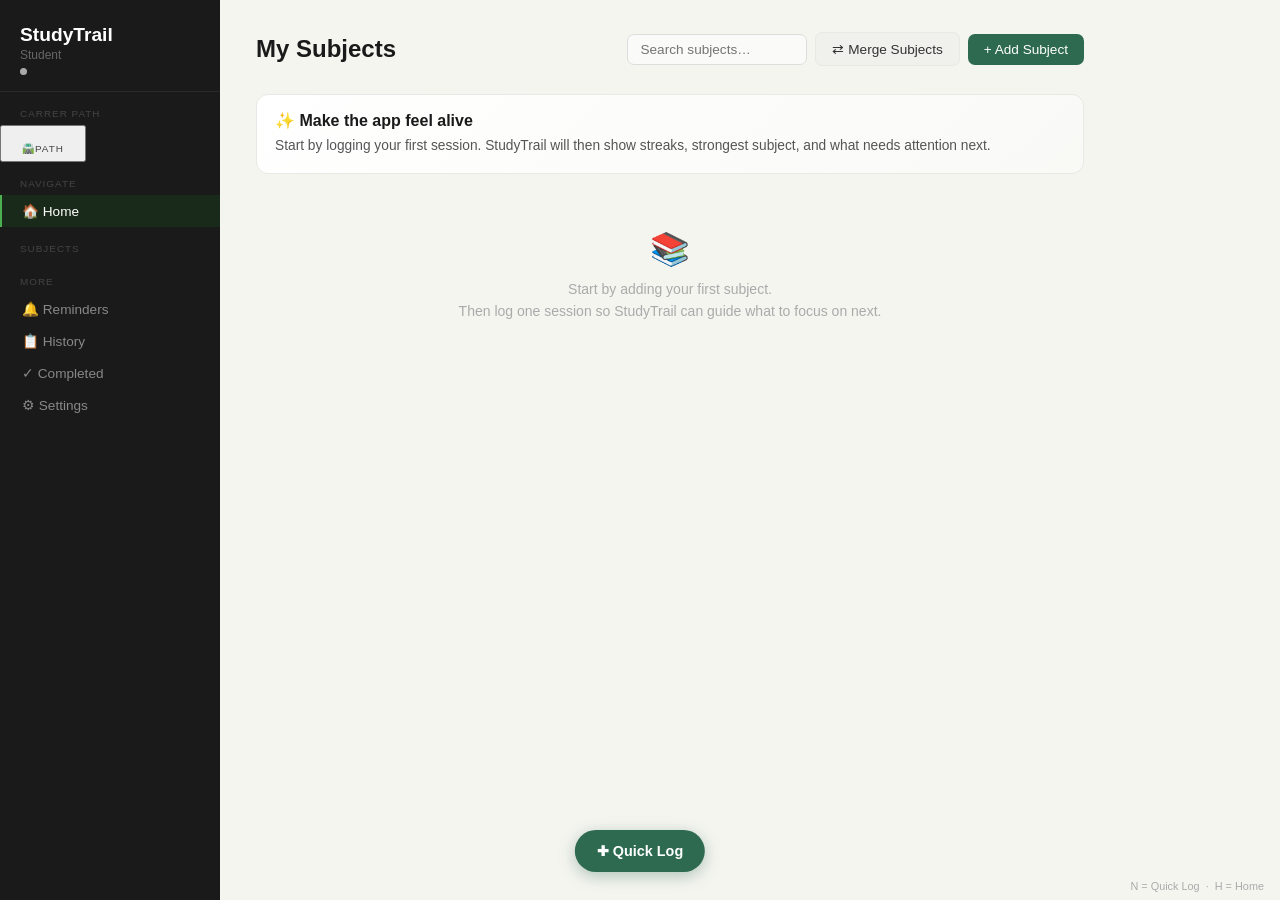
==== commit 76a309e8: "drop down css fix" ====
--- a/index.html
+++ b/index.html
@@ -58,7 +58,7 @@
     .main { margin-left:220px; flex:1; padding:32px 36px 90px; max-width:900px; }
 
     /* ── Page header ── */
-    .page-header { display:flex; align-items:center; justify-content:space-between; margin-bottom:24px; gap:12px; flex-wrap:wrap; }
+    .page-header { display:flex; align-items:center; justify-content:space-between; margin-bottom:28px; gap:12px; flex-wrap:wrap; }
     .page-title { font-size:1.5rem; font-weight:700; }
 
     /* ── Buttons ── */
@@ -113,11 +113,11 @@
     .smart-warn { background:#fdf0e0; color:#b5651d; }
     .smart-good { background:#d8f3dc; color:#2d6a4f; }
     .smart-info { background:#eef5ff; color:#1d5f8a; }
-    .progress-row { display:flex; align-items:center; gap:10px; margin-top:8px; }
+    .progress-row { display:flex; align-items:center; gap:10px; margin-top:10px; margin-bottom:2px; }
     .progress-track { flex:1; height:8px; background:var(--bg4); border-radius:999px; overflow:hidden; }
     .progress-fill { height:100%; background:#2d6a4f; border-radius:999px; transition:width 0.25s ease; }
-    .stat-grid { display:grid; grid-template-columns:repeat(3, minmax(0,1fr)); gap:10px; margin-top:12px; }
-    .stat-chip { background:var(--bg3); border:1px solid var(--border); border-radius:10px; padding:12px; }
+    .stat-grid { display:grid; grid-template-columns:repeat(3, minmax(0,1fr)); gap:12px; margin-top:14px; }
+    .stat-chip { background:var(--bg3); border:1px solid var(--border); border-radius:10px; padding:14px; }
     .stat-chip strong { display:block; font-size:1rem; margin-bottom:3px; }
     .smart-banner { background:linear-gradient(135deg, var(--bg2) 0%, var(--bg3) 100%); border:1px solid var(--border); border-radius:12px; padding:16px 18px; margin-bottom:16px; }
     .smart-banner-title { font-weight:700; margin-bottom:6px; }
@@ -136,15 +136,15 @@
     .page { display:none; } .page.active { display:block; }
 
     /* ── Subject cards (list) ── */
-    .subject-card { background:var(--bg2); border:1px solid var(--border); border-radius:12px; padding:18px 20px; margin-bottom:10px; transition:box-shadow 0.15s; }
+    .subject-card { background:var(--bg2); border:1px solid var(--border); border-radius:12px; padding:20px 22px; margin-bottom:14px; transition:box-shadow 0.15s; }
     .subject-card:hover { box-shadow:0 2px 10px rgba(0,0,0,0.07); }
     .subject-card.urgent { border-color:#f5c6bf; box-shadow:0 2px 10px rgba(192,57,43,0.08); }
-    .subject-card-top { display:flex; align-items:center; gap:10px; margin-bottom:10px; }
+    .subject-card-top { display:flex; align-items:center; gap:10px; margin-bottom:12px; }
     .subject-dot { width:11px; height:11px; border-radius:50%; flex-shrink:0; }
     .subject-name { font-weight:600; font-size:0.95rem; flex:1; cursor:pointer; }
     .subject-name:hover { color:#2d6a4f; }
-    .subject-status { font-size:0.7rem; padding:3px 9px; border-radius:20px; font-weight:500; cursor:pointer; border:none; flex-shrink:0; }
-    select.subject-status { appearance:none; -webkit-appearance:none; padding:3px 22px 3px 9px; background-image:url("data:image/svg+xml;utf8,<svg xmlns='http://www.w3.org/2000/svg' width='10' height='10' viewBox='0 0 10 10'><path d='M1 3l4 4 4-4' stroke='%23666' stroke-width='1.5' fill='none' stroke-linecap='round' stroke-linejoin='round'/></svg>"); background-repeat:no-repeat; background-position:right 7px center; }
+    .subject-status { width:auto; font-size:0.7rem; padding:3px 9px; border-radius:20px; font-weight:500; cursor:pointer; border:none; flex-shrink:0; }
+    select.subject-status { appearance:none; -webkit-appearance:none; width:auto; padding:3px 22px 3px 9px; background-image:url("data:image/svg+xml;utf8,<svg xmlns='http://www.w3.org/2000/svg' width='10' height='10' viewBox='0 0 10 10'><path d='M1 3l4 4 4-4' stroke='%23666' stroke-width='1.5' fill='none' stroke-linecap='round' stroke-linejoin='round'/></svg>"); background-repeat:no-repeat; background-position:right 7px center; }
     .ss-active { background:#d8f3dc; color:#2d6a4f; }
     .ss-onhold { background:#fdf0e0; color:#b5651d; }
     .ss-done   { background:#f0f0ec; color:#666; }
@@ -175,15 +175,15 @@
       background:var(--bg2);
       border:1px solid var(--border);
       border-radius:12px;
-      padding:18px 20px;
-      margin-bottom:16px;
+      padding:20px 22px;
+      margin-bottom:18px;
     }
     .insight-card.focus { border-color:#d8f3dc; background:linear-gradient(135deg, var(--bg2) 0%, var(--bg3) 100%); }
     .insight-card.summary { background:linear-gradient(135deg, var(--bg2) 0%, var(--bg3) 100%); }
     .insight-label { font-size:0.68rem; text-transform:uppercase; letter-spacing:0.1em; color:var(--ink4); margin-bottom:8px; }
     .insight-title { font-size:1.05rem; font-weight:700; margin-bottom:8px; }
     .insight-text { font-size:0.88rem; color:var(--ink3); line-height:1.55; }
-    .insight-meta { display:flex; gap:8px; flex-wrap:wrap; margin-top:12px; }
+    .insight-meta { display:flex; gap:8px; flex-wrap:wrap; margin-top:14px; }
 
     /* ── Subject detail ── */
     .ws-card { background:#1a1a1a; color:#fff; border-radius:10px; padding:20px 24px; margin-bottom:16px; }
@@ -193,7 +193,7 @@
     .ws-next strong { display:block; font-size:0.62rem; text-transform:uppercase; letter-spacing:0.08em; color:#555; margin-bottom:3px; }
 
     /* ── Topics ── */
-    .topic-item { background:var(--bg2); border:1px solid var(--border); border-radius:8px; padding:12px 16px; margin-bottom:7px; display:flex; align-items:center; gap:10px; }
+    .topic-item { background:var(--bg2); border:1px solid var(--border); border-radius:8px; padding:14px 16px; margin-bottom:9px; display:flex; align-items:center; gap:10px; }
 
     /* Pinned note — adapts to dark mode */
     .pinned-note-card { background:#fefce8; border:1px solid #fde68a; border-radius:12px; padding:16px 20px; }
@@ -215,8 +215,8 @@
       background: var(--bg2);
       border: 1px solid var(--border);
       border-radius: 10px;
-      padding: 16px 18px;
-      margin-bottom: 10px;
+      padding: 18px 20px;
+      margin-bottom: 12px;
     }
     .session-entry.has-reminder { border-left: 3px solid #b5651d; }
     .session-entry.reminder-due { border-left: 3px solid #c0392b; }
@@ -280,7 +280,7 @@
     .empty-text { font-size:0.875rem; line-height:1.6; }
     .row { display:flex; gap:10px; align-items:flex-start; }
     .flex1 { flex:1; }
-    .section-head { font-size:0.85rem; font-weight:600; color:var(--ink3); margin-bottom:10px; display:flex; align-items:center; justify-content:space-between; }
+    .section-head { font-size:0.85rem; font-weight:600; color:var(--ink3); margin-bottom:14px; display:flex; align-items:center; justify-content:space-between; }
 
     #toast { position:fixed; bottom:24px; right:24px; background:#1a1a1a; color:#fff; padding:11px 18px; border-radius:8px; font-size:0.85rem; opacity:0; transition:opacity 0.25s; z-index:999; pointer-events:none; }
     #sync-status { position:fixed; bottom:24px; left:50%; transform:translateX(-50%); background:#1a1a1a; color:#aaa; padding:6px 14px; border-radius:20px; font-size:0.75rem; opacity:0; transition:opacity 0.4s; z-index:998; pointer-events:none; white-space:nowrap; }
@@ -361,7 +361,7 @@
       .main { padding:14px 12px 24px; }
       .subject-card,
       .insight-card,
-      .session-entry { padding:15px 16px; }
+      .session-entry { padding:16px 17px; margin-bottom:12px; }
       .modal { padding:18px 14px; }
       .modal-footer { flex-wrap:wrap; }
       .modal-footer .btn { width:100%; }
@@ -592,6 +592,7 @@
       <div style="background:var(--bg2);border:1px solid var(--border);border-radius:12px;padding:20px 24px;margin-bottom:12px">
         <div style="font-weight:600;margin-bottom:4px">&#x2601; GitHub Gist Sync</div>
         <p style="font-size:0.85rem;color:#888;margin-bottom:14px">Your data syncs automatically to a private GitHub Gist. Works across devices and survives browser resets.</p>
+        <p style="font-size:0.76rem;color:#b5651d;margin:-8px 0 14px">⚠ "Private" Gists aren't fully private — anyone with the link/token can view them, so don't share your token.</p>
 
         <div id="sync-setup" style="display:none">
           <div class="field">
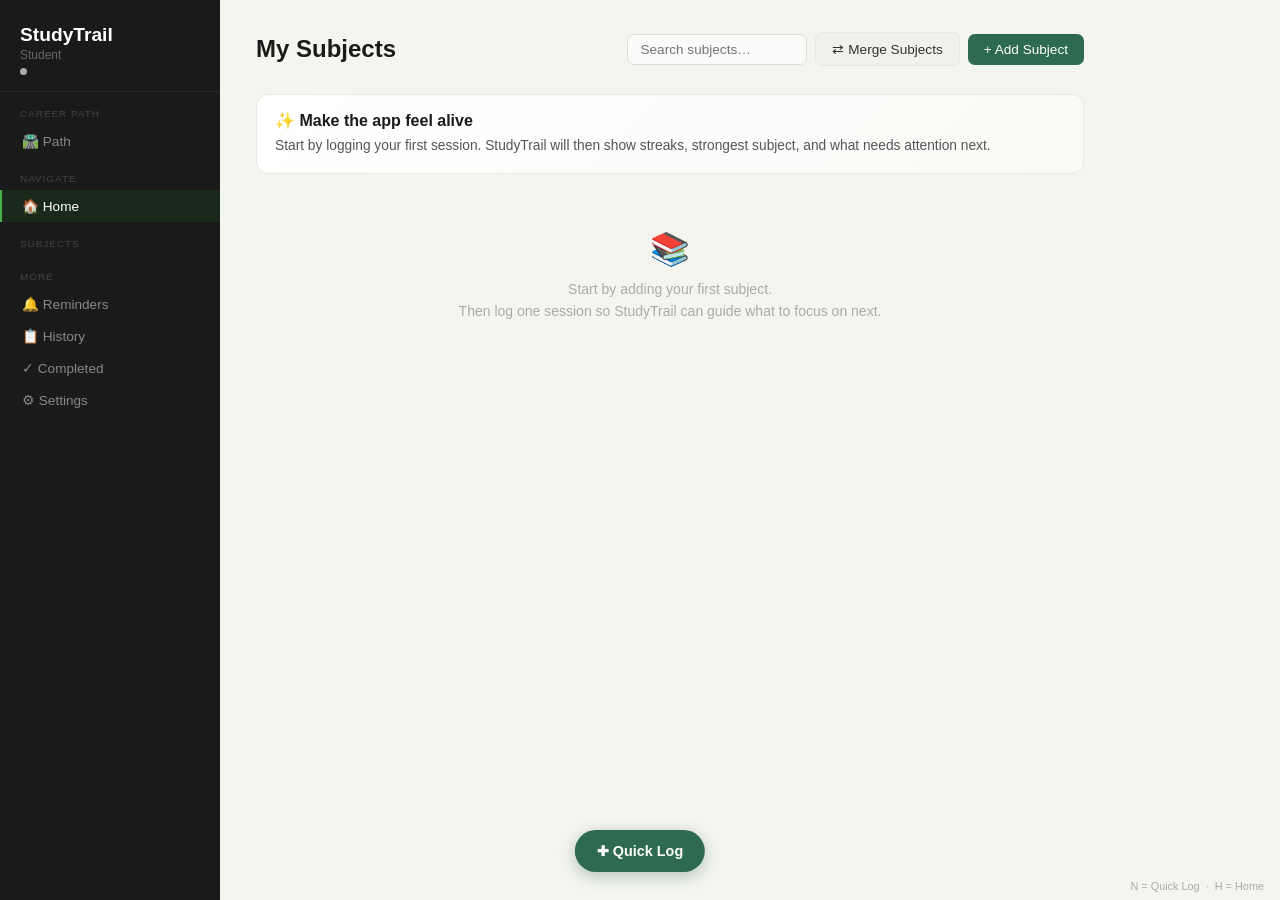
==== commit 10f314bf: "split" ====
--- a/index.html
+++ b/index.html
@@ -4,382 +4,7 @@
   <meta charset="UTF-8">
   <meta name="viewport" content="width=device-width, initial-scale=1.0">
   <title>StudyTrail</title>
-<style>
-    * { box-sizing: border-box; margin: 0; padding: 0; }
-
-    /* ── Theme variables ── */
-    :root {
-      --bg:        #f5f5f0;
-      --bg2:       #fff;
-      --bg3:       #f9f9f6;
-      --bg4:       #f0f0ec;
-      --border:    #e8e8e4;
-      --border2:   #ddd;
-      --ink:       #1a1a1a;
-      --ink2:      #333;
-      --ink3:      #555;
-      --ink4:      #888;
-      --ink5:      #aaa;
-      --input-bg:  #fafaf8;
-      --modal-bg:  #fff;
-      --card-hover: 0 2px 10px rgba(0,0,0,0.07);
-    }
-    body.dark {
-      --bg:        #141414;
-      --bg2:       #1e1e1e;
-      --bg3:       #252525;
-      --bg4:       #2a2a2a;
-      --border:    #2e2e2e;
-      --border2:   #3a3a3a;
-      --ink:       #f0f0ec;
-      --ink2:      #d8d8d4;
-      --ink3:      #aaa;
-      --ink4:      #777;
-      --ink5:      #555;
-      --input-bg:  #252525;
-      --modal-bg:  #1e1e1e;
-      --card-hover: 0 2px 10px rgba(0,0,0,0.3);
-    }
-
-    body { font-family: -apple-system, BlinkMacSystemFont, 'Segoe UI', sans-serif; background: var(--bg); color: var(--ink); min-height: 100vh; transition: background 0.2s, color 0.2s; }
-    .shell { display: flex; min-height: 100vh; }
-
-    /* ── Sidebar ── */
-    .sidebar { width: 220px; background: #1a1a1a; color: #fff; flex-shrink: 0; position: fixed; top:0; left:0; height:100vh; overflow-y:auto; display:flex; flex-direction:column; }
-    .sidebar-brand { padding: 24px 20px 16px; font-size: 1.2rem; font-weight: 700; border-bottom: 1px solid #2a2a2a; }
-    .sidebar-brand span { display:block; font-size:0.75rem; font-weight:400; color:#666; margin-top:2px; }
-    .sidebar-section { padding: 16px 20px 6px; font-size:0.62rem; text-transform:uppercase; letter-spacing:0.1em; color:#444; }
-    .sidebar-btn { display:block; width:100%; text-align:left; padding:8px 20px; background:none; border:none; color:#888; font-size:0.85rem; cursor:pointer; border-left:2px solid transparent; white-space:nowrap; overflow:hidden; text-overflow:ellipsis; }
-    .sidebar-btn:hover { color:#fff; background:#222; }
-    .sidebar-btn.active { color:#fff; border-left-color:#4caf50; background:#1a2a1a; }
-    .sidebar-remind { display:inline-block; background:#c0392b; color:#fff; font-size:0.65rem; border-radius:10px; padding:1px 6px; margin-left:6px; font-weight:600; vertical-align:middle; }
-
-    /* ── Main ── */
-    .main { margin-left:220px; flex:1; padding:32px 36px 90px; max-width:900px; }
-
-    /* ── Page header ── */
-    .page-header { display:flex; align-items:center; justify-content:space-between; margin-bottom:28px; gap:12px; flex-wrap:wrap; }
-    .page-title { font-size:1.5rem; font-weight:700; }
-
-    /* ── Buttons ── */
-    .btn { padding:8px 16px; border-radius:7px; border:none; font-size:0.85rem; font-weight:500; cursor:pointer; white-space:nowrap; }
-    .btn-green { background:#2d6a4f; color:#fff; } .btn-green:hover { background:#245a42; }
-    .btn-gray  { background:var(--bg4); color:var(--ink2); border:1px solid var(--border); } .btn-gray:hover { background:var(--border2); }
-    .btn-red   { background:#fce8e4; color:#c0392b; border:1px solid #f5c6bf; } .btn-red:hover { background:#f8d5d0; }
-    .btn-ghost { background:none; color:var(--ink4); border:1px solid var(--border2); } .btn-ghost:hover { background:var(--bg4); color:var(--ink); }
-    .btn-amber { background:#fdf0e0; color:#b5651d; border:1px solid #f5ddb0; } .btn-amber:hover { background:#fae8ca; }
-    .btn-sm { padding:5px 10px; font-size:0.78rem; }
-
-    .btn { transition:transform 0.15s ease, box-shadow 0.15s ease, background 0.15s ease, opacity 0.15s ease; }
-    .btn:hover { transform:translateY(-1px); }
-    .subject-card, .session-entry, .insight-card, .ws-card, .topic-item { transition:transform 0.18s ease, box-shadow 0.18s ease, border-color 0.18s ease; }
-    .subject-card:hover, .session-entry:hover, .insight-card:hover { transform:translateY(-1px); }
-    .smart-pill { display:inline-flex; align-items:center; gap:6px; font-size:0.72rem; padding:4px 10px; border-radius:999px; font-weight:600; }
-
-    /* ── Session type chips (topic-name based, colour assigned dynamically) ── */
-    .type-chip {
-      display:inline-flex; align-items:center; gap:5px;
-      font-size:0.72rem; padding:3px 10px; border-radius:999px;
-      font-weight:600; cursor:default; white-space:nowrap;
-    }
-
-    /* Topic chip buttons in session modal */
-    .type-btn-group { display:flex; flex-wrap:wrap; gap:7px; margin-bottom:4px; }
-    .type-btn {
-      padding:6px 14px; border-radius:999px; border:1.5px solid var(--border2);
-      font-size:0.8rem; font-weight:500; cursor:pointer;
-      background:var(--bg4); color:var(--ink3);
-      transition:all 0.15s;
-    }
-    .type-btn:hover { border-color:#2d6a4f; color:#2d6a4f; background:var(--bg3); }
-    .type-btn.selected { font-weight:700; }
-
-    /* Session filter tabs */
-    .session-filter-bar { display:flex; gap:6px; flex-wrap:wrap; margin-bottom:14px; }
-    .session-filter-btn {
-      padding:5px 12px; border-radius:999px; border:1.5px solid var(--border2);
-      font-size:0.78rem; font-weight:500; cursor:pointer;
-      background:var(--bg4); color:var(--ink4); transition:all 0.15s;
-    }
-    .session-filter-btn:hover { color:var(--ink); border-color:var(--border); }
-    .session-filter-btn.active { background:#2d6a4f; color:#fff; border-color:#2d6a4f; }
-    /* Topic-coloured active state for topic filter buttons */
-    .session-filter-btn[data-topic-filter].active {
-      background: var(--chip-bg, #2d6a4f);
-      color: var(--chip-color, #fff);
-      border-color: var(--chip-color, #2d6a4f);
-    }
-    .smart-danger { background:#fce8e4; color:#c0392b; }
-    .smart-warn { background:#fdf0e0; color:#b5651d; }
-    .smart-good { background:#d8f3dc; color:#2d6a4f; }
-    .smart-info { background:#eef5ff; color:#1d5f8a; }
-    .progress-row { display:flex; align-items:center; gap:10px; margin-top:10px; margin-bottom:2px; }
-    .progress-track { flex:1; height:8px; background:var(--bg4); border-radius:999px; overflow:hidden; }
-    .progress-fill { height:100%; background:#2d6a4f; border-radius:999px; transition:width 0.25s ease; }
-    .stat-grid { display:grid; grid-template-columns:repeat(3, minmax(0,1fr)); gap:12px; margin-top:14px; }
-    .stat-chip { background:var(--bg3); border:1px solid var(--border); border-radius:10px; padding:14px; }
-    .stat-chip strong { display:block; font-size:1rem; margin-bottom:3px; }
-    .smart-banner { background:linear-gradient(135deg, var(--bg2) 0%, var(--bg3) 100%); border:1px solid var(--border); border-radius:12px; padding:16px 18px; margin-bottom:16px; }
-    .smart-banner-title { font-weight:700; margin-bottom:6px; }
-    .smart-banner-text { font-size:0.86rem; color:var(--ink3); line-height:1.5; }
-    .action-row { display:flex; gap:6px; flex-wrap:wrap; }
-    .fab-subject-log { display:none; }
-
-    /* ── Forms ── */
-    input, textarea, select { width:100%; padding:9px 12px; border:1.5px solid var(--border2); border-radius:7px; font-size:0.9rem; font-family:inherit; background:var(--input-bg); color:var(--ink); }
-    input:focus, textarea:focus, select:focus { outline:none; border-color:#2d6a4f; background:var(--bg2); }
-    textarea { resize:vertical; min-height:68px; }
-    label { display:block; font-size:0.8rem; font-weight:500; margin-bottom:5px; color:var(--ink3); }
-    .field { margin-bottom:14px; }
-
-    /* ── Pages ── */
-    .page { display:none; } .page.active { display:block; }
-
-    /* ── Subject cards (list) ── */
-    .subject-card { background:var(--bg2); border:1px solid var(--border); border-radius:12px; padding:20px 22px; margin-bottom:14px; transition:box-shadow 0.15s; }
-    .subject-card:hover { box-shadow:0 2px 10px rgba(0,0,0,0.07); }
-    .subject-card.urgent { border-color:#f5c6bf; box-shadow:0 2px 10px rgba(192,57,43,0.08); }
-    .subject-card-top { display:flex; align-items:center; gap:10px; margin-bottom:12px; }
-    .subject-dot { width:11px; height:11px; border-radius:50%; flex-shrink:0; }
-    .subject-name { font-weight:600; font-size:0.95rem; flex:1; cursor:pointer; }
-    .subject-name:hover { color:#2d6a4f; }
-    .subject-status { width:auto; font-size:0.7rem; padding:3px 9px; border-radius:20px; font-weight:500; cursor:pointer; border:none; flex-shrink:0; }
-    select.subject-status { appearance:none; -webkit-appearance:none; width:auto; padding:3px 22px 3px 9px; background-image:url("data:image/svg+xml;utf8,<svg xmlns='http://www.w3.org/2000/svg' width='10' height='10' viewBox='0 0 10 10'><path d='M1 3l4 4 4-4' stroke='%23666' stroke-width='1.5' fill='none' stroke-linecap='round' stroke-linejoin='round'/></svg>"); background-repeat:no-repeat; background-position:right 7px center; }
-    .ss-active { background:#d8f3dc; color:#2d6a4f; }
-    .ss-onhold { background:#fdf0e0; color:#b5651d; }
-    .ss-done   { background:#f0f0ec; color:#666; }
-    .subject-stopped { font-size:0.82rem; color:var(--ink3); padding:8px 10px; background:var(--bg3); border-radius:7px; border-left:3px solid #ddd; margin-bottom:8px; line-height:1.5; }
-    .subject-stopped.filled { border-left-color:#2d6a4f; }
-    .subject-next { font-size:0.82rem; color:#2d6a4f; font-weight:500; padding:6px 10px; background:#f0faf4; border-radius:7px; margin-bottom:8px; }
-    body.dark .subject-next { background:#1a2e20; color:#4caf50; }
-    .subject-card-footer { display:flex; align-items:center; justify-content:space-between; gap:8px; margin-top:10px; flex-wrap:wrap; }
-    .days-ago { font-size:0.72rem; padding:2px 8px; border-radius:20px; font-weight:500; flex-shrink:0; }
-    .days-fresh  { background:#d8f3dc; color:#2d6a4f; }
-    .days-warn   { background:#fdf0e0; color:#b5651d; }
-    .days-danger { background:#fce8e4; color:#c0392b; }
-    .days-never  { background:#f0f0ec; color:#aaa; }
-
-    /* ── Revision due badge ── */
-    .remind-due   { background:#fce8e4; color:#c0392b; font-size:0.72rem; padding:2px 9px; border-radius:20px; font-weight:600; }
-    .remind-today { background:#fdf0e0; color:#b5651d; font-size:0.72rem; padding:2px 9px; border-radius:20px; font-weight:600; }
-    .remind-ok    { background:#d8f3dc; color:#2d6a4f; font-size:0.72rem; padding:2px 9px; border-radius:20px; font-weight:500; }
-    .deadline-due,
-    .deadline-soon,
-    .deadline-ok { font-size:0.72rem; padding:2px 9px; border-radius:20px; font-weight:600; }
-    .deadline-due { background:#fce8e4; color:#c0392b; }
-    .deadline-soon { background:#fdf0e0; color:#b5651d; }
-    .deadline-ok { background:#eef5ff; color:#1d5f8a; }
-
-    /* ── Focus + summary cards ── */
-    .insight-card {
-      background:var(--bg2);
-      border:1px solid var(--border);
-      border-radius:12px;
-      padding:20px 22px;
-      margin-bottom:18px;
-    }
-    .insight-card.focus { border-color:#d8f3dc; background:linear-gradient(135deg, var(--bg2) 0%, var(--bg3) 100%); }
-    .insight-card.summary { background:linear-gradient(135deg, var(--bg2) 0%, var(--bg3) 100%); }
-    .insight-label { font-size:0.68rem; text-transform:uppercase; letter-spacing:0.1em; color:var(--ink4); margin-bottom:8px; }
-    .insight-title { font-size:1.05rem; font-weight:700; margin-bottom:8px; }
-    .insight-text { font-size:0.88rem; color:var(--ink3); line-height:1.55; }
-    .insight-meta { display:flex; gap:8px; flex-wrap:wrap; margin-top:14px; }
-
-    /* ── Subject detail ── */
-    .ws-card { background:#1a1a1a; color:#fff; border-radius:10px; padding:20px 24px; margin-bottom:16px; }
-    .ws-label { font-size:0.65rem; text-transform:uppercase; letter-spacing:0.1em; color:#666; margin-bottom:5px; }
-    .ws-value { font-size:0.975rem; line-height:1.55; }
-    .ws-next { margin-top:12px; padding-top:12px; border-top:1px solid #2a2a2a; font-size:0.875rem; color:#4caf50; }
-    .ws-next strong { display:block; font-size:0.62rem; text-transform:uppercase; letter-spacing:0.08em; color:#555; margin-bottom:3px; }
-
-    /* ── Topics ── */
-    .topic-item { background:var(--bg2); border:1px solid var(--border); border-radius:8px; padding:14px 16px; margin-bottom:9px; display:flex; align-items:center; gap:10px; }
-
-    /* Pinned note — adapts to dark mode */
-    .pinned-note-card { background:#fefce8; border:1px solid #fde68a; border-radius:12px; padding:16px 20px; }
-    .pinned-note-label { font-size:0.68rem; text-transform:uppercase; letter-spacing:0.08em; color:#92400e; margin-bottom:6px; font-weight:600; }
-    .pinned-note-text  { font-size:0.9rem; color:#78350f; line-height:1.55; white-space:pre-wrap; }
-    .pinned-note-btn   { background:#fde68a; color:#92400e; border:none; flex-shrink:0; }
-    body.dark .pinned-note-card { background:#2a2310; border-color:#5a4a10; }
-    body.dark .pinned-note-label { color:#d4a847; }
-    body.dark .pinned-note-text  { color:#c8a040; }
-    body.dark .pinned-note-btn   { background:#3a3010; color:#d4a847; border:1px solid #5a4a10; }
-    .topic-item.drag-over { border-color:#2d6a4f; background:var(--bg3); }
-    .topic-item.dragging  { opacity:0.4; }
-    .topic-name { flex:1; font-size:0.9rem; font-weight:500; }
-    .topic-note { font-size:0.76rem; color:var(--ink4); font-style:italic; margin-top:2px; }
-    select.status-sel { width:auto; padding:4px 26px 4px 9px; font-size:0.78rem; }
-
-    /* ── Session entries ── */
-    .session-entry {
-      background: var(--bg2);
-      border: 1px solid var(--border);
-      border-radius: 10px;
-      padding: 18px 20px;
-      margin-bottom: 12px;
-    }
-    .session-entry.has-reminder { border-left: 3px solid #b5651d; }
-    .session-entry.reminder-due { border-left: 3px solid #c0392b; }
-
-    .session-entry-header {
-      display: flex;
-      align-items: center;
-      gap: 8px;
-      margin-bottom: 10px;
-      flex-wrap: wrap;
-    }
-    .session-date { font-size:0.72rem; color:var(--ink5); font-weight:500; }
-    .session-subject-tag { font-size:0.72rem; background:var(--bg4); color:var(--ink3); padding:2px 8px; border-radius:20px; }
-
-    .session-field { margin-bottom:8px; }
-    .session-field-label { font-size:0.68rem; text-transform:uppercase; letter-spacing:0.07em; color:var(--ink5); margin-bottom:2px; }
-    .session-field-value { font-size:0.875rem; color:var(--ink2); line-height:1.5; }
-
-    .session-entry-footer {
-      display: flex;
-      align-items: center;
-      justify-content: space-between;
-      gap: 8px;
-      margin-top:12px;
-      padding-top:10px;
-      border-top:1px solid var(--border);
-      flex-wrap:wrap;
-    }
-
-    /* ── Revision banner (top of page) ── */
-    .revision-banner {
-      background: #fdf0e0;
-      border: 1px solid #f5ddb0;
-      border-radius: 10px;
-      padding: 14px 18px;
-      margin-bottom: 20px;
-      display: flex;
-      align-items: flex-start;
-      gap: 12px;
-    }
-    .revision-banner-icon { font-size:1.2rem; flex-shrink:0; }
-    .revision-banner-title { font-weight:600; font-size:0.9rem; color:#b5651d; margin-bottom:4px; }
-    .revision-banner-item { font-size:0.82rem; color:#7a5020; padding:3px 0; }
-    .revision-banner-item a { color:#2d6a4f; cursor:pointer; text-decoration:underline; }
-    body.dark .revision-banner { background:#2a1f0a; border-color:#4a3510; }
-    body.dark .revision-banner-title { color:#e0a050; }
-    body.dark .revision-banner-item { color:#c8985a; }
-
-    /* ── Modal ── */
-    .overlay { display:none; position:fixed; inset:0; background:rgba(0,0,0,0.45); z-index:200; align-items:center; justify-content:center; padding:20px; }
-    .overlay.open { display:flex; }
-    .modal { background:var(--modal-bg); border-radius:12px; padding:28px; width:100%; max-width:520px; max-height:90vh; overflow-y:auto; }
-    .modal h2 { font-size:1.1rem; margin-bottom:20px; }
-    .modal-footer { display:flex; justify-content:flex-end; gap:8px; margin-top:20px; padding-top:16px; border-top:1px solid var(--border); }
-
-    /* ── Misc ── */
-    .back-btn { background:none; border:none; font-size:0.85rem; color:var(--ink4); cursor:pointer; padding:0; margin-bottom:14px; display:flex; align-items:center; gap:4px; }
-    .back-btn:hover { color:var(--ink); }
-    .empty { text-align:center; padding:40px 20px; color:var(--ink5); }
-    .empty-icon { font-size:2rem; margin-bottom:10px; }
-    .empty-text { font-size:0.875rem; line-height:1.6; }
-    .row { display:flex; gap:10px; align-items:flex-start; }
-    .flex1 { flex:1; }
-    .section-head { font-size:0.85rem; font-weight:600; color:var(--ink3); margin-bottom:14px; display:flex; align-items:center; justify-content:space-between; }
-
-    #toast { position:fixed; bottom:24px; right:24px; background:#1a1a1a; color:#fff; padding:11px 18px; border-radius:8px; font-size:0.85rem; opacity:0; transition:opacity 0.25s; z-index:999; pointer-events:none; }
-    #sync-status { position:fixed; bottom:24px; left:50%; transform:translateX(-50%); background:#1a1a1a; color:#aaa; padding:6px 14px; border-radius:20px; font-size:0.75rem; opacity:0; transition:opacity 0.4s; z-index:998; pointer-events:none; white-space:nowrap; }
-    #sync-status.show { opacity:1; }
-    #sync-status.ok   { color:#4caf50; }
-    #sync-status.err  { color:#e74c3c; }
-    .sync-dot { display:inline-block; width:7px; height:7px; border-radius:50%; margin-right:6px; background:#aaa; }
-    .sync-dot.ok  { background:#4caf50; }
-    .sync-dot.err { background:#e74c3c; }
-    .sync-dot.spin { animation: spin 1s linear infinite; background:#b5651d; }
-    @keyframes spin { from{transform:rotate(0deg)} to{transform:rotate(360deg)} }
-    #toast.show { opacity:1; }
-    .kb-hint-desktop { display:inline; }
-    @media(max-width:760px) { .kb-hint-desktop { display:none; } #kb-hints { display:none; } }
-
-    @media(max-width:760px) {
-      .shell { display:block; }
-      .sidebar {
-        position:sticky;
-        top:0;
-        left:auto;
-        width:100%;
-        height:auto;
-        z-index:50;
-        border-bottom:1px solid #2a2a2a;
-      }
-      .sidebar-brand { padding:16px 16px 12px; }
-      .sidebar-section { padding:12px 16px 6px; }
-      /* Mobile: make entire sidebar a top nav bar */
-      .sidebar { flex-direction:row; flex-wrap:wrap; height:auto; width:100%; overflow-x:auto; overflow-y:hidden; }
-      .sidebar-brand { padding:12px 16px; border-bottom:none; border-right:1px solid #2a2a2a; flex-shrink:0; }
-      .sidebar-brand span { display:none; }
-      .sidebar-section { display:none; }
-      #sb-subjects {
-        display:flex;
-        flex-direction:row;
-        gap:4px;
-        overflow-x:auto;
-        padding:8px 8px;
-        scrollbar-width:none;
-        flex:1;
-        align-items:center;
-      }
-      #sb-subjects::-webkit-scrollbar { display:none; }
-      /* All sidebar buttons go horizontal */
-      .sidebar-btn {
-        display:inline-flex;
-        align-items:center;
-        width:auto;
-        min-width:max-content;
-        padding:7px 12px;
-        border-left:none;
-        border-bottom:2px solid transparent;
-        border-radius:8px;
-        background:#222;
-        margin:0;
-        font-size:0.8rem;
-        white-space:nowrap;
-      }
-      .sidebar-btn.active { border-left-color:transparent; border-bottom-color:#4caf50; background:#1a2a1a; }
-      /* More section buttons inline after subjects */
-      .sidebar > div:last-of-type,
-      .sidebar > button { display:inline-flex; flex-shrink:0; }
-      .main { margin-left:0; max-width:none; padding:18px 14px 90px; }
-      .row { flex-direction:column; }
-      .page-header { margin-bottom:18px; }
-      .subject-card,
-      .insight-card,
-      .ws-card,
-      .session-entry,
-      .modal { border-radius:10px; }
-      .topic-item { flex-wrap:wrap; }
-      select.status-sel { width:100%; }
-    }
-
-    @media(max-width:480px) {
-      .page-title { font-size:1.28rem; }
-      .main { padding:14px 12px 24px; }
-      .subject-card,
-      .insight-card,
-      .session-entry { padding:16px 17px; margin-bottom:12px; }
-      .modal { padding:18px 14px; }
-      .modal-footer { flex-wrap:wrap; }
-      .modal-footer .btn { width:100%; }
-      .btn { width:100%; text-align:center; min-height:44px; font-size:0.9rem; }
-      .btn.btn-sm { width:auto; min-height:40px; }
-      .subject-card-footer { align-items:stretch; }
-      .subject-card-footer > div:last-child { width:100%; }
-      .subject-card-footer > div:last-child .btn { width:100%; }
-      .action-row { width:100%; }
-      .action-row .btn { flex:1; }
-      .stat-grid { grid-template-columns:1fr; }
-      #fab { bottom:18px; width:calc(100% - 24px); left:12px; right:12px; transform:none; justify-content:center; border-radius:14px; }
-      #fab-subject-log { display:block; position:fixed; bottom:78px; left:12px; right:12px; z-index:99; box-shadow:0 4px 16px rgba(45,106,79,0.35); }
-      body:not(.on-subject-page) #fab-subject-log { display:none; }
-    }
-  
-
-</style>
+<link rel="stylesheet" href="css/style.css">
 </head>
 <body>
 <div class="shell">
@@ -401,8 +26,8 @@
         <span id="sb-streak" style="font-size:0.72rem;color:#4caf50;font-weight:600;display:none"></span>
       </div>
     </div>
-    <div class="sidebar-section">Carrer Path</div>
-    <a href="career_path.html"><button class="sidebar-section">🛣️Path</button></a>
+    <div class="sidebar-section">Career Path</div>
+    <a href="career_path.html" style="text-decoration:none"><button class="sidebar-btn" style="width:100%">🛣️ Path</button></a>
     <div class="sidebar-section">Navigate</div>
     <button class="sidebar-btn" id="nav-home" onclick="showPage('subjects')">🏠 Home</button>
     <div class="sidebar-section">Subjects</div>
@@ -852,2551 +477,6 @@
     </div>
   </div>
 </div>
-<script>
-// ══ DATA ══
-function normalizeData(raw) {
-  const data = raw && typeof raw === 'object' ? raw : {};
-  const subjects = Array.isArray(data.subjects) ? data.subjects : [];
-  const history = Array.isArray(data.history) ? data.history : [];
-  return {
-    subjects: subjects.map((s, idx) => ({
-      id: s && s.id ? s.id : uid(),
-      name: s && s.name ? s.name : `Subject ${idx + 1}`,
-      colorIdx: Number.isInteger(s && s.colorIdx) ? s.colorIdx : idx,
-      status: s && s.status ? s.status : 'active',
-      topics: Array.isArray(s && s.topics) ? s.topics.map(t => ({
-        id: t && t.id ? t.id : uid(),
-        name: t && t.name ? t.name : 'Untitled topic',
-        status: t && t.status ? t.status : 'todo',
-        note: t && t.note ? t.note : ''
-      })) : [],
-      stopped: s && s.stopped ? s.stopped : '',
-      pinnedNote: s && s.pinnedNote ? s.pinnedNote : null,
-      customColor: s && s.customColor ? s.customColor : null,
-      priority: !!(s && s.priority),
-      nextTodo: s && s.nextTodo ? s.nextTodo : '',
-      createdAt: s && s.createdAt ? s.createdAt : ts(),
-      deadlineTitle: s && s.deadlineTitle ? s.deadlineTitle : '',
-      deadlineDate: s && s.deadlineDate ? s.deadlineDate : '',
-      doneAt: s && s.doneAt ? s.doneAt : null
-    })),
-    history: history.map(h => ({
-      id: h && h.id ? h.id : uid(),
-      subjectId: h && h.subjectId ? h.subjectId : '',
-      subjectName: h && h.subjectName ? h.subjectName : 'Unknown subject',
-      topicId: h && h.topicId ? h.topicId : null,
-      stopped: h && h.stopped ? h.stopped : '',
-      next: h && h.next ? h.next : '',
-      notes: h && h.notes ? h.notes : '',
-      sessionType: h && h.sessionType ? h.sessionType : null,
-      duration: h && h.duration ? h.duration : null,
-      remindOn: h && h.remindOn ? h.remindOn : null,
-      remindDone: !!(h && h.remindDone),
-      at: h && h.at ? h.at : ts()
-    }))
-  };
-}
-function getData()    { try { return normalizeData(JSON.parse(localStorage.getItem('st2_data')) || {subjects:[],history:[]}); } catch { return normalizeData({subjects:[],history:[]}); } }
-function saveData(d)  { localStorage.setItem('st2_data', JSON.stringify(normalizeData(d))); }
-function getName()    { return localStorage.getItem('st2_name') || ''; }
-function saveName2(n) { localStorage.setItem('st2_name', n); }
-function uid()        { return Date.now().toString(36) + Math.random().toString(36).slice(2,6); }
-function ts()         { return new Date().toISOString(); }
-function esc(s)       { return s ? String(s).replace(/&/g,'&amp;').replace(/</g,'&lt;').replace(/>/g,'&gt;').replace(/"/g,'&quot;') : ''; }
-
-function fmtDate(iso) {
-  if (!iso) return '';
-  return new Date(iso).toLocaleString('en-AU', { day:'numeric', month:'short', year:'numeric', hour:'2-digit', minute:'2-digit' });
-}
-function fmtDateOnly(iso) {
-  if (!iso) return '';
-  return new Date(iso).toLocaleDateString('en-AU', { day:'numeric', month:'short', year:'numeric' });
-}
-function daysSince(iso) {
-  if (!iso) return null;
-  return Math.floor((Date.now() - new Date(iso).getTime()) / 86400000);
-}
-function todayISO() {
-  return new Date().toISOString().split('T')[0];
-}
-function parseLocalDate(dateStr) {
-  if (!dateStr) return null;
-  const [y, m, d] = dateStr.split('-').map(Number);
-  if (!y || !m || !d) return null;
-  return new Date(y, m - 1, d);
-}
-function daysUntil(dateStr) {
-  const target = parseLocalDate(dateStr);
-  if (!target) return null;
-  const now = new Date();
-  const today = new Date(now.getFullYear(), now.getMonth(), now.getDate());
-  return Math.round((target.getTime() - today.getTime()) / 86400000);
-}
-function formatDeadlineLabel(subject) {
-  if (!subject.deadlineDate) return '';
-  const title = subject.deadlineTitle ? esc(subject.deadlineTitle) + ' ' : '';
-  const diff = daysUntil(subject.deadlineDate);
-  const date = fmtDateOnly(subject.deadlineDate);
-  if (diff === null) return `${title}${date}`;
-  if (diff < 0) return `${title}overdue by ${Math.abs(diff)}d`;
-  if (diff === 0) return `${title}due today`;
-  if (diff === 1) return `${title}due tomorrow`;
-  return `${title}due in ${diff}d`;
-}
-function deadlineBadge(subject) {
-  if (!subject.deadlineDate) return '';
-  const diff = daysUntil(subject.deadlineDate);
-  const text = formatDeadlineLabel(subject);
-  if (diff !== null && diff <= 0) return `<span class="deadline-due">${text}</span>`;
-  if (diff !== null && diff <= 7) return `<span class="deadline-soon">${text}</span>`;
-  return `<span class="deadline-ok">${text}</span>`;
-}
-function sortSubjects(subjects, history) {
-  const latestBySubject = {};
-  history.forEach(h => {
-    const current = latestBySubject[h.subjectId];
-    if (!current || new Date(h.at) > new Date(current.at)) latestBySubject[h.subjectId] = h;
-  });
-  return [...subjects].sort((a, b) => {
-    // Done subjects always last, regardless of priority/deadline/recency
-    const aDone = (a.status || 'active') === 'done';
-    const bDone = (b.status || 'active') === 'done';
-    if (aDone && !bDone) return 1;
-    if (!aDone && bDone) return -1;
-    // Priority subjects always first
-    if (a.priority && !b.priority) return -1;
-    if (!a.priority && b.priority) return 1;
-    const aDeadline = daysUntil(a.deadlineDate);
-    const bDeadline = daysUntil(b.deadlineDate);
-    if (aDeadline !== null || bDeadline !== null) {
-      if (aDeadline === null) return 1;
-      if (bDeadline === null) return -1;
-      if (aDeadline !== bDeadline) return aDeadline - bDeadline;
-    }
-    const aLast = latestBySubject[a.id]?.at || a.createdAt || '';
-    const bLast = latestBySubject[b.id]?.at || b.createdAt || '';
-    return new Date(bLast || 0) - new Date(aLast || 0);
-  });
-}
-function getFocusSubject(data) {
-  const sorted = sortSubjects(data.subjects, data.history).filter(s => (s.status || 'active') === 'active');
-  if (sorted.length === 0) return null;
-  const scored = sorted.map(s => {
-    const last = data.history
-      .filter(h => h.subjectId === s.id)
-      .sort((a, b) => new Date(b.at) - new Date(a.at))[0];
-    const inactiveDays = last ? daysSince(last.at) : 999;
-    const deadlineDays = daysUntil(s.deadlineDate);
-    let score = 0;
-    if (deadlineDays !== null) {
-      if (deadlineDays <= 0) score += 200;
-      else if (deadlineDays <= 3) score += 140 - deadlineDays * 10;
-      else if (deadlineDays <= 7) score += 95 - deadlineDays * 4;
-      else score += Math.max(0, 50 - deadlineDays);
-    }
-    if (s.nextTodo) score += 35;
-    if (inactiveDays !== null) score += Math.min(inactiveDays, 14) * 6;
-    return { subject: s, inactiveDays, deadlineDays, score };
-  });
-  scored.sort((a, b) => b.score - a.score);
-  return scored[0];
-}
-function getWeeklySummary(data) {
-  if (data.history.length === 0) return null;
-  const now = new Date();
-  const today = new Date(now.getFullYear(), now.getMonth(), now.getDate());
-  // Always show last 7 days summary
-  const sevenDaysAgo = new Date(today);
-  sevenDaysAgo.setDate(today.getDate() - 7);
-  const entries = data.history.filter(h => {
-    const at = new Date(h.at);
-    return at >= sevenDaysAgo && at <= now;
-  });
-  const studiedIds = new Set(entries.map(h => h.subjectId));
-  const studiedSubjects = data.subjects
-    .filter(s => studiedIds.has(s.id))
-    .map(s => s.name);
-  const ignoredSubjects = data.subjects
-    .filter(s => !studiedIds.has(s.id) && (s.status || 'active') === 'active')
-    .map(s => s.name);
-  // Count by session type
-  const typeCounts = {};
-  entries.forEach(h => {
-    if (h.sessionType) typeCounts[h.sessionType] = (typeCounts[h.sessionType] || 0) + 1;
-  });
-
-  return {
-    totalSessions: entries.length,
-    studiedSubjects,
-    ignoredSubjects,
-    typeCounts,
-    rangeLabel: `Last 7 days`
-  };
-}
-
-// ══ STATE ══
-let currentSubjectId = null;
-let quickSubjectId   = null;
-let editingSessionId = null;  // null = new session, string = editing existing
-
-const COLORS = ['#2d6a4f','#1d5f8a','#7b4dbd','#b5651d','#c0392b','#16a085','#8b4513','#555'];
-const STATUS_META  = { active:{label:'Studying',cls:'ss-active'}, onhold:{label:'On Hold',cls:'ss-onhold'}, done:{label:'Done',cls:'ss-done'} };
-
-// ══ REMINDERS UTILS ══
-function getDueReminders() {
-  const data = getData();
-  const today = todayISO();
-  const due = [];
-  data.history.forEach(h => {
-    if (h.remindOn && h.remindOn <= today && !h.remindDone) {
-      due.push(h);
-    }
-  });
-  return due;
-}
-
-function updateReminderBadge() {
-  const count = getDueReminders().length;
-  const el = document.getElementById('sb-remind-count');
-  if (count > 0) { el.style.display = 'inline-block'; el.textContent = count; }
-  else           { el.style.display = 'none'; }
-}
-
-
-function hasStudiedToday() {
-  const data = getData();
-  const today = todayISO();
-  return (data.history || []).some(h => h.at && h.at.slice(0,10) === today);
-}
-
-function getSessionIntelligence(data) {
-  const history = Array.isArray(data.history) ? data.history : [];
-  const subjects = Array.isArray(data.subjects) ? data.subjects : [];
-  const streak = getStreak();
-  const last = history.length ? [...history].sort((a,b) => new Date(b.at) - new Date(a.at))[0] : null;
-  const counts = {};
-  history.forEach(h => { if (h.subjectId) counts[h.subjectId] = (counts[h.subjectId] || 0) + 1; });
-  let mostActive = null;
-  for (const s of subjects) {
-    const count = counts[s.id] || 0;
-    if (!mostActive || count > mostActive.count) mostActive = { name: s.name, count };
-  }
-  return {
-    streak,
-    studiedToday: hasStudiedToday(),
-    lastSession: last,
-    lastSessionDays: last ? daysSince(last.at) : null,
-    mostActive: mostActive && mostActive.count > 0 ? mostActive : null,
-    totalSessions: history.length
-  };
-}
-
-function renderSessionIntelligence(data) {
-  const el = document.getElementById('session-intelligence');
-  if (!el) return;
-  const info = getSessionIntelligence(data);
-  if (!info.totalSessions) {
-    el.innerHTML = `<div class="smart-banner"><div class="smart-banner-title">✨ Make the app feel alive</div><div class="smart-banner-text">Start by logging your first session. StudyTrail will then show streaks, strongest subject, and what needs attention next.</div></div>`;
-    return;
-  }
-  const streakText = info.streak > 1 ? `${info.streak} day streak 🔥` : (info.studiedToday ? 'Studied today ✅' : 'No study yet today');
-  const lastText = info.lastSessionDays === null ? 'No sessions yet' : info.lastSessionDays === 0 ? 'Last session: today' : `Last session: ${info.lastSessionDays} day${info.lastSessionDays===1?'':'s'} ago`;
-  const focusText = info.mostActive ? `${info.mostActive.name} · ${info.mostActive.count} session${info.mostActive.count===1?'':'s'}` : 'No strongest subject yet';
-  const bannerText = info.streak > 0 && !info.studiedToday ? `Don’t break your ${info.streak}-day streak.` : 'Keep the momentum going.';
-  el.innerHTML = `<div class="insight-card summary">
-    <div class="insight-label">🧾 Session Intelligence</div>
-    <div class="insight-title">Your study pattern</div>
-    <div class="smart-banner-text">${bannerText}</div>
-    <div class="stat-grid">
-      <div class="stat-chip"><strong>${streakText}</strong><span style="font-size:0.78rem;color:var(--ink4)">Zero-day tracker</span></div>
-      <div class="stat-chip"><strong>${lastText}</strong><span style="font-size:0.78rem;color:var(--ink4)">${info.lastSession ? esc(info.lastSession.subjectName) : 'Ready when you are'}</span></div>
-      <div class="stat-chip"><strong>${focusText}</strong><span style="font-size:0.78rem;color:var(--ink4)">Most active subject</span></div>
-    </div>
-  </div>`;
-}
-
-function updateSubjectPageFab() {
-  document.body.classList.toggle('on-subject-page', !!(currentSubjectId && document.getElementById('page-subject') && document.getElementById('page-subject').classList.contains('active')));
-}
-
-// ══ NAV ══
-function showPage(name) {
-  document.querySelectorAll('.page').forEach(p => p.classList.remove('active'));
-  document.getElementById('page-' + name).classList.add('active');
-  document.querySelectorAll('.sidebar-btn').forEach(b => b.classList.remove('active'));
-
-  if (name === 'reminders') { document.querySelector('[onclick="showPage(\'reminders\')"]').classList.add('active'); renderReminders(); }
-  if (name === 'history')   { document.querySelector('[onclick="showPage(\'history\')"]').classList.add('active'); renderHistory(); }
-  if (name === 'completed') { document.querySelector('[onclick="showPage(\'completed\')"]').classList.add('active'); renderCompletedSubjects(); }
-  if (name === 'settings')  { document.querySelector('[onclick="showPage(\'settings\')"]').classList.add('active'); document.getElementById('settings-name').value = getName(); updateBackupStatus(); }
-  if (name === 'subjects')  { currentSubjectId = null; renderSubjects(); buildSidebar(); const hb = document.getElementById('nav-home'); if(hb) hb.classList.add('active'); }
-}
-
-// ══ MODALS ══
-function openModal(id)  { document.getElementById(id).classList.add('open'); }
-function closeModal(id) { document.getElementById(id).classList.remove('open'); }
-document.addEventListener('click', e => { if (e.target.classList.contains('overlay')) e.target.classList.remove('open'); });
-document.addEventListener('keydown', e => {
-  if (e.key !== 'Enter') return;
-  if (document.getElementById('modal-add-subject').classList.contains('open') && document.activeElement.id === 'f-subject-name') addSubject();
-  if (document.getElementById('modal-add-topic').classList.contains('open')   && document.activeElement.id === 'f-topic-name')   addTopic();
-});
-
-// ══ TOAST ══
-function toast(msg) {
-  const el = document.getElementById('toast');
-  el.textContent = msg;
-  el.classList.add('show');
-  clearTimeout(el._t);
-  el._t = setTimeout(() => el.classList.remove('show'), 2400);
-}
-
-// ══ SUBJECTS LIST ══
-function renderSubjects() {
-  const data = getData();
-  const due  = getDueReminders();
-  const orderedSubjects = sortSubjects(data.subjects, data.history).filter(s => (s.status || 'active') !== 'done');
-  renderSessionIntelligence(data);
-
-  const focusCard = document.getElementById('focus-card');
-  const focus = getFocusSubject(data);
-  if (focusCard && focus) {
-    const reasons = [];
-    if (focus.deadlineDays !== null) {
-      if (focus.deadlineDays <= 0) reasons.push(focus.deadlineDays === 0 ? '🚨 Focus now — deadline is today' : `🚨 Focus now — overdue by ${Math.abs(focus.deadlineDays)} day${Math.abs(focus.deadlineDays)===1?'':'s'}`);
-      else if (focus.deadlineDays <= 3) reasons.push(`🚨 Focus now — deadline in ${focus.deadlineDays} day${focus.deadlineDays===1?'':'s'}`);
-      else reasons.push(`Deadline in ${focus.deadlineDays} days`);
-    }
-    if (focus.inactiveDays >= 999) reasons.push('You have not started this yet');
-    else if (focus.inactiveDays >= 3) reasons.push(`⚠ You’re losing progress here — ${focus.inactiveDays} days idle`);
-    const actionText = focus.subject.nextTodo
-      ? `👉 Continue from here: <strong>${esc(focus.subject.nextTodo)}</strong>`
-      : 'Open this subject and log what to do next.';
-    focusCard.innerHTML = `<div class="insight-card focus">
-      <div class="insight-label">📌 Suggested Focus</div>
-      <div class="insight-title">${esc(focus.subject.name)}</div>
-      ${reasons.length ? `<div class="insight-text" style="margin-bottom:8px">${reasons.join(' · ')}</div>` : ''}
-      <div class="insight-text">${actionText}</div>
-      <div class="insight-meta">
-        ${deadlineBadge(focus.subject)}
-        ${focus.inactiveDays !== null && focus.inactiveDays < 999 ? `<span class="${focus.inactiveDays <= 2 ? 'days-ago days-fresh' : focus.inactiveDays <= 5 ? 'days-ago days-warn' : 'days-ago days-danger'}">${focus.inactiveDays}d idle</span>` : ''}
-        <button class="btn btn-green btn-sm" onclick="openSubject('${focus.subject.id}')">Open →</button>
-      </div>
-    </div>`;
-  } else if (focusCard) {
-    focusCard.innerHTML = '';
-  }
-
-  const weekly = getWeeklySummary(data);
-  const weeklyEl = document.getElementById('weekly-summary');
-  if (weekly) {
-    const ignoredHtml = weekly.ignoredSubjects.length
-      ? `<div class="insight-text" style="color:#c0392b;margin-top:4px">⚠ Not touched: ${weekly.ignoredSubjects.map(n => esc(n)).join(', ')}</div>`
-      : `<div class="insight-text" style="color:#2d6a4f;margin-top:4px">✓ All active subjects covered</div>`;
-
-    // Build type breakdown pills using topic names
-    const typeBreakdown = Object.entries(weekly.typeCounts || {})
-      .filter(([,count]) => count > 0)
-      .map(([topicName, count]) => {
-        const c = getTopicChipColor(topicName);
-        return `<span class="type-chip" style="background:${c.bg};color:${c.color}">${count}× ${esc(topicName)}</span>`;
-      }).join('');
-
-    weeklyEl.innerHTML = `<div class="insight-card summary">
-      <div class="insight-label">📊 Last 7 Days</div>
-      <div class="insight-title">${weekly.totalSessions} session${weekly.totalSessions === 1 ? '' : 's'} logged</div>
-      ${typeBreakdown ? `<div style="display:flex;gap:6px;flex-wrap:wrap;margin:8px 0">${typeBreakdown}</div>` : ''}
-      ${weekly.studiedSubjects.length ? `<div class="insight-text">Covered: ${weekly.studiedSubjects.map(n => esc(n)).join(', ')}</div>` : '<div class="insight-text" style="color:var(--ink5)">No sessions logged yet this week</div>'}
-      ${weekly.ignoredSubjects.length > 0 || weekly.studiedSubjects.length > 0 ? ignoredHtml : ''}
-    </div>`;
-  } else {
-    weeklyEl.innerHTML = '';
-  }
-
-  // Revision banner
-  const banner = document.getElementById('revision-banner');
-  const today = todayISO();
-  const overdueCount = due.filter(h => h.remindOn && h.remindOn < today).length;
-  const dueTodayCount = due.filter(h => h.remindOn === today).length;
-  const upcomingCount = (data.history || []).filter(h => h.remindOn && h.remindOn > today && !h.remindDone).length;
-  const streak = getStreak();
-  const streakNudge = streak > 0 && !hasStudiedToday() ? `<div class="revision-banner-item">🔥 Don’t break your ${streak}-day streak today.</div>` : '';
-  if (due.length > 0 || streakNudge) {
-    banner.innerHTML = `<div class="revision-banner">
-      <div class="revision-banner-icon">${overdueCount > 0 ? '🚨' : dueTodayCount > 0 ? '🔔' : '✅'}</div>
-      <div>
-        <div class="revision-banner-title">${overdueCount > 0 ? `${overdueCount} overdue` : dueTodayCount > 0 ? `${dueTodayCount} due today` : upcomingCount > 0 ? `${upcomingCount} upcoming revision${upcomingCount===1?'':'s'}` : 'Keep the streak alive'}</div>
-        <div class="insight-meta" style="margin-top:8px;margin-bottom:6px">
-          ${overdueCount ? `<span class="smart-pill smart-danger">${overdueCount} overdue</span>` : ''}
-          ${dueTodayCount ? `<span class="smart-pill smart-warn">${dueTodayCount} due today</span>` : ''}
-          ${upcomingCount ? `<span class="smart-pill smart-good">${upcomingCount} upcoming</span>` : ''}
-          ${streak ? `<span class="smart-pill smart-info">🔥 ${streak} day streak</span>` : ''}
-        </div>
-        ${due.slice(0,3).map(h => `<div class="revision-banner-item"><strong>${esc(h.subjectName)}</strong> — ${esc(h.stopped || h.notes || 'Session on ' + fmtDateOnly(h.at))} <a onclick="markReminderDone('${h.id}')">Mark done</a> · <a onclick="showPage('reminders')">Review</a></div>`).join('')}
-        ${streakNudge}
-      </div>
-    </div>`;
-  } else {
-    banner.innerHTML = '';
-  }
-
-  const list = document.getElementById('subject-list');
-  if (orderedSubjects.length === 0) {
-    const hasCompletedOnly = data.subjects.length > 0;
-    list.innerHTML = hasCompletedOnly
-      ? `<div class="empty"><div class="empty-icon">✓</div><div class="empty-text">All your subjects are marked done.<br>Check the <strong>Completed Subjects</strong> page, or add a new one to keep going.</div></div>`
-      : `<div class="empty"><div class="empty-icon">📚</div><div class="empty-text">Start by adding your first subject.<br>Then log one session so StudyTrail can guide what to focus on next.</div></div>`;
-    return;
-  }
-
-  list.innerHTML = orderedSubjects.map(s => {
-    const color = s.customColor || COLORS[s.colorIdx % COLORS.length];
-    const sm    = STATUS_META[s.status || 'active'];
-    const last  = data.history.filter(h => h.subjectId === s.id).sort((a,b) => new Date(b.at)-new Date(a.at))[0];
-    const days  = last ? daysSince(last.at) : null;
-    const deadlineDays = daysUntil(s.deadlineDate);
-    const urgentClass = deadlineDays !== null && deadlineDays <= 7 ? ' urgent' : '';
-
-    const isOnHold = (s.status || 'active') === 'onhold';
-
-    let daysBadge;
-    if      (isOnHold)      daysBadge = `<span class="days-ago" style="background:var(--bg4);color:var(--ink4)">⏸ Paused</span>`;
-    else if (days === null) daysBadge = `<span class="days-ago days-never">Never</span>`;
-    else if (days === 0)    daysBadge = `<span class="days-ago days-fresh">Today</span>`;
-    else if (days <= 2)     daysBadge = `<span class="days-ago days-fresh">${days}d ago</span>`;
-    else if (days <= 5)     daysBadge = `<span class="days-ago days-warn">${days}d ago</span>`;
-    else                    daysBadge = `<span class="days-ago days-danger">${days}d ago ⚠</span>`;
-
-    const total = s.topics.length;
-    const done  = s.topics.filter(t => t.status==='done').length;
-    const stuck = s.topics.filter(t => t.status==='stuck').length;
-    const doing = s.topics.filter(t => t.status==='doing').length;
-    const progress = total > 0 ? Math.round((done / total) * 100) : 0;
-
-    // Per-topic mini progress — show each topic as a small chip
-    const topicChipsHtml = total > 0 ? s.topics.map(t => {
-      const statusDot = t.status === 'done'  ? `style="background:#2d6a4f;color:#fff"`
-                      : t.status === 'doing' ? `style="background:#e4f0f8;color:#1d5f8a;border:1px solid #1d5f8a"`
-                      : t.status === 'stuck' ? `style="background:#fce8e4;color:#c0392b;border:1px solid #c0392b"`
-                      : `style="background:var(--bg4);color:var(--ink4)"`;
-      const icon = t.status === 'done' ? '✓ ' : t.status === 'stuck' ? '⚠ ' : t.status === 'doing' ? '▶ ' : '';
-      return `<span style="font-size:0.7rem;padding:2px 8px;border-radius:20px;white-space:nowrap;font-weight:500;${statusDot.slice(7,-1)}">${icon}${esc(t.name)}</span>`;
-    }).join('') : '';
-    const topicLine = total > 0 ? `${done}/${total} done` : 'No topics yet';
-
-    // Count due reminders for this subject
-    const subjectDue = due.filter(h => h.subjectId === s.id).length;
-    const dueBadge = subjectDue > 0 ? `<span class="remind-due">🔔 ${subjectDue} due</span>` : '';
-    const smartPills = [];
-    if (!isOnHold && days !== null && days >= 3) smartPills.push(`<span class="smart-pill smart-danger">⚠ Losing progress</span>`);
-    if (s.nextTodo) smartPills.push(`<span class="smart-pill smart-good">👉 Continue from here</span>`);
-    if (!isOnHold && deadlineDays !== null && deadlineDays <= 3) smartPills.push(`<span class="smart-pill smart-warn">🚨 Focus now</span>`);
-
-    return `<div class="subject-card${urgentClass}">
-      <div class="subject-card-top">
-        <div class="subject-dot" style="background:${color};cursor:pointer;border:2px solid transparent;box-sizing:content-box" onclick="openColorPicker('${s.id}')" title="Change colour"></div>
-        <div class="subject-name" onclick="openSubject('${s.id}')">${esc(s.name)}</div>
-        <select class="subject-status ${sm.cls}" onchange="setStatusFromList('${s.id}', this.value)" title="Change status">
-          <option value="active" ${(s.status||'active')==='active'?'selected':''}>Studying</option>
-          <option value="onhold" ${(s.status||'active')==='onhold'?'selected':''}>On Hold</option>
-          <option value="done"   ${(s.status||'active')==='done'?'selected':''}>Done</option>
-        </select>
-        ${s.priority ? `<span class="smart-pill smart-warn" style="cursor:pointer" onclick="togglePriority('${s.id}')" title="Click to remove priority">⚡ Priority</span>` : ''}
-        ${daysBadge} ${dueBadge} ${deadlineBadge(s)}
-      </div>
-      ${smartPills.length ? `<div class="insight-meta" style="margin:0 0 8px 0">${smartPills.join('')}</div>` : ''}
-      ${s.stopped ? `<div class="subject-stopped filled">📍 ${esc(s.stopped)}</div>` : `<div class="subject-stopped" style="color:#bbb">No progress recorded yet — log one session to make this subject smarter.</div>`}
-      ${s.nextTodo ? `<div class="subject-next">→ ${esc(s.nextTodo)}</div>` : `<div class="subject-next" style="background:var(--bg3);color:var(--ink4)">→ Add a next step to make continuing easier</div>`}
-      <div class="progress-row"><div class="progress-track"><div class="progress-fill" style="width:${progress}%"></div></div><div style="font-size:0.75rem;color:#888;min-width:44px;text-align:right">${progress}%</div></div>
-      ${topicChipsHtml ? `<div style="display:flex;flex-wrap:wrap;gap:4px;margin-bottom:8px">${topicChipsHtml}</div>` : ''}
-      <div class="subject-card-footer">
-        <div style="font-size:0.75rem;color:var(--ink5)">${topicLine}</div>
-        <div class="action-row">
-          <button class="btn btn-ghost btn-sm" onclick="openSubject('${s.id}')">▶ Continue</button>
-          <button class="btn btn-green btn-sm" onclick="quickLogForSubject('${s.id}')">➕ Log session</button>
-          <button class="btn btn-amber btn-sm" onclick="reviewSubject('${s.id}')">🔁 Review</button>
-          ${(s.status || 'active') !== 'done' ? `<button class="btn btn-gray btn-sm" onclick="setSubjectDoneFromList('${s.id}')" title="Mark this subject as done">✓ Mark Done</button>` : ''}
-        </div>
-      </div>
-    </div>`;
-  }).join('');
-}
-
-function addSubject() {
-  const name   = document.getElementById('f-subject-name').value.trim();
-  const status = document.getElementById('f-subject-status').value;
-  const deadlineTitle = document.getElementById('f-deadline-title').value.trim();
-  const deadlineDate = document.getElementById('f-deadline-date').value;
-  if (!name) { toast('Enter a subject name'); return; }
-  const data = getData();
-  data.subjects.push({ id:uid(), name, colorIdx:data.subjects.length, status, topics:[], stopped:'', nextTodo:'', createdAt:ts(), deadlineTitle: deadlineTitle||null, deadlineDate: deadlineDate||null });
-  saveData(data);
-  document.getElementById('f-subject-name').value = '';
-  document.getElementById('f-deadline-title').value = '';
-  document.getElementById('f-deadline-date').value = '';
-  closeModal('modal-add-subject');
-  renderSubjects();
-  buildSidebar();
-  toast(`"${name}" added`);
-}
-
-// ══ MERGE SUBJECTS ══
-function openMergeModal() {
-  const data = getData();
-  document.getElementById('merge-parent-name').value = '';
-  const list = document.getElementById('merge-subject-list');
-  if (data.subjects.length < 2) {
-    list.innerHTML = `<div style="color:#aaa;font-size:0.85rem">You need at least 2 subjects to merge.</div>`;
-  } else {
-    list.innerHTML = sortSubjects(data.subjects, data.history).map(s => `
-      <label style="display:flex;align-items:center;gap:8px;cursor:pointer;font-weight:400;padding:6px 8px;border:1px solid var(--border);border-radius:8px">
-        <input type="checkbox" value="${s.id}" style="width:auto" class="merge-check">
-        <span style="width:9px;height:9px;border-radius:50%;background:${s.customColor || COLORS[s.colorIdx % COLORS.length]};flex-shrink:0"></span>
-        ${esc(s.name)} <span style="color:var(--ink5);font-size:0.78rem">(${s.topics.length} topics)</span>
-      </label>`).join('');
-  }
-  openModal('modal-merge');
-}
-
-function mergeSelectedSubjects() {
-  const parentName = document.getElementById('merge-parent-name').value.trim();
-  const checked = Array.from(document.querySelectorAll('.merge-check:checked')).map(c => c.value);
-  if (!parentName) { toast('Enter a name for the new subject'); return; }
-  if (checked.length < 2) { toast('Pick at least 2 subjects to merge'); return; }
-
-  const data = getData();
-  const parent = {
-    id: uid(), name: parentName, colorIdx: data.subjects.length, status: 'active',
-    topics: [], stopped: '', pinnedNote: null, customColor: null, priority: false,
-    nextTodo: '', createdAt: ts(), deadlineTitle: '', deadlineDate: ''
-  };
-
-  checked.forEach(oldId => {
-    const old = data.subjects.find(s => s.id === oldId);
-    if (!old) return;
-
-    const topicSummary = old.topics.map(t => `${t.name} [${t.status}]`).join(', ');
-    const noteParts = [];
-    if (topicSummary)   noteParts.push('Topics: ' + topicSummary);
-    if (old.stopped)    noteParts.push('Last stopped: ' + old.stopped);
-    if (old.nextTodo)   noteParts.push('Next: ' + old.nextTodo);
-    if (old.pinnedNote) noteParts.push('Pinned: ' + old.pinnedNote);
-
-    const statusMap = { active:'doing', onhold:'todo', done:'done' };
-    const newTopic = {
-      id: uid(), name: old.name,
-      status: statusMap[old.status || 'active'] || 'doing',
-      note: noteParts.join('\n')
-    };
-    parent.topics.push(newTopic);
-
-    // Reassign every history entry that pointed at the old subject
-    data.history.forEach(h => {
-      if (h.subjectId === oldId) {
-        h.subjectId   = parent.id;
-        h.subjectName = parent.name;
-        h.topicId     = newTopic.id;
-        h.sessionType = newTopic.name;
-      }
-    });
-
-    // Remove old colour cache entry so it doesn't collide with the new topic's colour
-    delete _topicColorCache[old.name];
-  });
-
-  // Drop the merged subjects, add the new parent
-  data.subjects = data.subjects.filter(s => !checked.includes(s.id));
-  data.subjects.push(parent);
-
-  saveData(data);
-  closeModal('modal-merge');
-  currentSubjectId = null;
-  showPage('subjects');
-  buildSidebar();
-  toast(`Merged into "${parentName}" ✓`);
-}
-
-// ══ STATUS DROPDOWN ══
-function setStatusFromList(id, status) {
-  const data = getData();
-  const s = data.subjects.find(s => s.id === id);
-  if (!s) return;
-  s.status = status;
-  s.doneAt = status === 'done' ? ts() : null;
-  saveData(data); renderSubjects(); buildSidebar();
-  toast(`"${s.name}" set to ${STATUS_META[status].label}`);
-}
-
-function setSubjectStatusFromDetail(status) {
-  if (!currentSubjectId) return;
-  const data = getData();
-  const s = data.subjects.find(s => s.id === currentSubjectId);
-  if (!s) return;
-  s.status = status;
-  s.doneAt = status === 'done' ? ts() : null;
-  saveData(data); renderSubjectDetail(); renderSubjects(); buildSidebar();
-  toast(`"${s.name}" set to ${STATUS_META[status].label}`);
-}
-
-// Direct setter — marks a subject Done in one click, from the list card.
-function setSubjectDoneFromList(id) {
-  const data = getData();
-  const s = data.subjects.find(s => s.id === id);
-  if (!s) return;
-  s.status = 'done';
-  s.doneAt = ts();
-  saveData(data); renderSubjects(); buildSidebar();
-  toast(`"${s.name}" marked as done ✓`);
-}
-
-// Direct setter — marks the currently open subject Done in one click, from the detail page.
-function setSubjectDoneFromDetail() {
-  if (!currentSubjectId) return;
-  const data = getData();
-  const s = data.subjects.find(s => s.id === currentSubjectId);
-  if (!s) return;
-  s.status = 'done';
-  s.doneAt = ts();
-  saveData(data); renderSubjectDetail(); renderSubjects(); buildSidebar();
-  toast(`"${s.name}" marked as done ✓`);
-}
-
-// Restores a completed subject back to "Studying" status.
-function reactivateSubject(id) {
-  const data = getData();
-  const s = data.subjects.find(s => s.id === id);
-  if (!s) return;
-  s.status = 'active';
-  s.doneAt = null;
-  saveData(data); renderCompletedSubjects(); renderSubjects(); buildSidebar();
-  toast(`"${s.name}" reactivated ✓`);
-}
-
-// ══ SUBJECT DETAIL ══
-function openSubject(id) {
-  currentSubjectId = id;
-  showPage('subject');
-  renderSubjectDetail();
-  buildSidebar();
-}
-
-
-function quickLogForSubject(id) {
-  currentSubjectId = id;
-  openCheckin();
-}
-
-function reviewSubject(id) {
-  const data = getData();
-  const today = todayISO();
-  const target = (data.history || []).find(h => h.subjectId === id && h.remindOn && !h.remindDone && h.remindOn <= today);
-  if (target) {
-    markReminderDone(target.id);
-    openSubject(id);
-    toast('Marked latest due reminder as revised ✓');
-    return;
-  }
-  openSubject(id);
-}
-
-function renderSubjectDetail() {
-  const data = getData();
-  const s = data.subjects.find(s => s.id === currentSubjectId);
-  if (!s) { showPage('subjects'); return; }
-
-  const sm = STATUS_META[s.status||'active'];
-  document.getElementById('detail-title').textContent = s.name;
-  const stSel = document.getElementById('detail-status-select');
-  if (stSel) { stSel.value = s.status || 'active'; stSel.className = `subject-status ${sm.cls}`; }
-  const markDoneBtn = document.getElementById('detail-mark-done-btn');
-  if (markDoneBtn) markDoneBtn.style.display = (s.status || 'active') === 'done' ? 'none' : '';
-  const colorDot = document.getElementById('detail-color-dot');
-  if (colorDot) colorDot.style.background = s.customColor || COLORS[s.colorIdx % COLORS.length];
-
-  const wsEl = document.getElementById('ws-stopped');
-  wsEl.textContent = s.stopped || 'Nothing recorded yet — click Log Session';
-  wsEl.style.color = s.stopped ? '#fff' : '#555';
-
-  // Pinned note
-  const noteCard  = document.getElementById('pinned-note-card');
-  const noteEmpty = document.getElementById('pinned-note-empty');
-  const noteText  = document.getElementById('pinned-note-text');
-  if (s.pinnedNote) {
-    if (noteCard)  { noteCard.style.display  = 'block'; }
-    if (noteEmpty) { noteEmpty.style.display = 'none'; }
-    if (noteText)  { noteText.textContent = s.pinnedNote; }
-  } else {
-    if (noteCard)  { noteCard.style.display  = 'none'; }
-    if (noteEmpty) { noteEmpty.style.display = 'block'; }
-  }
-
-  const wsNext = document.getElementById('ws-next');
-  if (s.nextTodo) { wsNext.style.display='block'; document.getElementById('ws-next-text').textContent = s.nextTodo; }
-  else            { wsNext.style.display='none'; }
-
-  // Show previous stopping points from session history
-  const prevStops = data.history
-    .filter(h => h.subjectId === s.id && h.stopped && h.stopped !== s.stopped)
-    .sort((a,b) => new Date(b.at) - new Date(a.at))
-    .slice(0, 3);
-  const prevEl = document.getElementById('ws-prev-stops');
-  if (prevEl) {
-    if (prevStops.length > 0) {
-      prevEl.style.display = 'block';
-      prevEl.innerHTML = '<div style="font-size:0.62rem;text-transform:uppercase;letter-spacing:0.08em;color:#555;margin-bottom:4px">Previous stops</div>' +
-        prevStops.map(h =>
-          `<div style="font-size:0.78rem;color:#666;padding:4px 0;border-top:1px solid #2a2a2a">
-            <span style="font-size:0.65rem;color:#555;margin-right:8px">${relativeTime(h.at)}</span>${esc(h.stopped)}
-          </div>`
-        ).join('');
-    } else {
-      prevEl.style.display = 'none';
-    }
-  }
-
-  document.getElementById('detail-deadline-title').value = s.deadlineTitle || '';
-  document.getElementById('detail-deadline-date').value = s.deadlineDate || '';
-  const deadlineStatus = document.getElementById('detail-deadline-status');
-  if (s.deadlineDate) {
-    const diff = daysUntil(s.deadlineDate);
-    let timing = '';
-    if (diff === null) timing = '';
-    else if (diff < 0) timing = `overdue by ${Math.abs(diff)} day${Math.abs(diff)===1?'':'s'}`;
-    else if (diff === 0) timing = 'due today';
-    else if (diff === 1) timing = 'due tomorrow';
-    else timing = `${diff} days away`;
-    deadlineStatus.textContent = `${s.deadlineTitle || 'Deadline'}: ${fmtDateOnly(s.deadlineDate)}${timing ? ' — ' + timing : ''}`;
-    deadlineStatus.style.color = diff !== null && diff <= 3 ? '#c0392b' : diff !== null && diff <= 7 ? '#b5651d' : '#888';
-  } else {
-    deadlineStatus.textContent = 'No deadline set';
-    deadlineStatus.style.color = '#aaa';
-  }
-
-  // Topics
-  const topicList = document.getElementById('topic-list');
-  const countEl   = document.getElementById('topic-count');
-  if (s.topics.length === 0) {
-    countEl.textContent = '';
-    topicList.innerHTML = `<div style="color:#bbb;font-size:0.85rem;padding:6px 0">No topics yet — optional.</div>`;
-  } else {
-    const done = s.topics.filter(t => t.status==='done').length;
-    countEl.textContent = `(${done}/${s.topics.length} done)`;
-    topicList.innerHTML = s.topics.map((t, idx) => `
-      <div class="topic-item" style="flex-direction:column;align-items:stretch;gap:0" draggable="true" data-topic-id="${t.id}"
-        ondragstart="topicDragStart(event,'${t.id}')"
-        ondragover="topicDragOver(event)"
-        ondrop="topicDrop(event,'${t.id}')"
-        ondragend="topicDragEnd(event)">
-        <div style="display:flex;align-items:center;gap:10px">
-          <div style="cursor:grab;color:var(--ink5);padding:0 2px;font-size:1rem;line-height:1;user-select:none" title="Drag to reorder">⠿</div>
-          <div style="flex:1;min-width:0">
-            <div class="topic-name" id="tname-display-${t.id}">${esc(t.name)}</div>
-            <input id="tname-input-${t.id}" type="text" value="${esc(t.name)}"
-              style="display:none;padding:4px 8px;font-size:0.9rem;border-radius:6px;border:1.5px solid #2d6a4f"
-              onkeydown="topicRenameKey(event,'${t.id}')"
-              onblur="cancelTopicRename('${t.id}')">
-          </div>
-          <select class="status-sel" onchange="changeTopicStatus('${t.id}',this.value)">
-            <option value="todo"  ${t.status==='todo' ?'selected':''}>To Do</option>
-            <option value="doing" ${t.status==='doing'?'selected':''}>In Progress</option>
-            <option value="done"  ${t.status==='done' ?'selected':''}>Done</option>
-            <option value="stuck" ${t.status==='stuck'?'selected':''}>Stuck</option>
-          </select>
-          <button class="btn btn-ghost btn-sm" onclick="startTopicRename('${t.id}')" title="Rename">✏</button>
-          <button class="btn btn-ghost btn-sm" onclick="toggleTopicNotes('${t.id}')" title="Notes">📝</button>
-          <button class="btn btn-red btn-sm" onclick="deleteTopic('${t.id}')">×</button>
-        </div>
-        <div id="topic-notes-area-${t.id}" style="display:${t.note ? 'block' : 'none'};margin-top:10px;padding-top:10px;border-top:1px solid var(--border)">
-          <textarea
-            id="topic-notes-input-${t.id}"
-            placeholder="Notes for this topic — what you learned, reminders, links…"
-            style="min-height:60px;font-size:0.85rem;border-radius:6px"
-            onblur="saveTopicNote('${t.id}')"
-          >${esc(t.note || '')}</textarea>
-          <div style="display:flex;gap:6px;margin-top:6px">
-            <button class="btn btn-green btn-sm" onclick="saveTopicNote('${t.id}')">Save note</button>
-            <button class="btn btn-gray btn-sm" onclick="toggleTopicNotes('${t.id}')">Done</button>
-          </div>
-        </div>
-      </div>`).join('');
-  }
-
-  // Session log for this subject
-  renderSessionLog(s, data);
-}
-
-function saveSubjectDeadline() {
-  const data = getData();
-  const s = data.subjects.find(s => s.id === currentSubjectId);
-  if (!s) return;
-  s.deadlineTitle = document.getElementById('detail-deadline-title').value.trim() || null;
-  s.deadlineDate  = document.getElementById('detail-deadline-date').value || null;
-  saveData(data);
-  renderSubjectDetail();
-  renderSubjects();
-  buildSidebar();
-  toast('Deadline saved');
-}
-
-function clearSubjectDeadline() {
-  const data = getData();
-  const s = data.subjects.find(s => s.id === currentSubjectId);
-  if (!s) return;
-  s.deadlineTitle = '';
-  s.deadlineDate = '';
-  saveData(data);
-  renderSubjectDetail();
-  renderSubjects();
-  buildSidebar();
-  toast('Deadline cleared');
-}
-
-// ══ SESSION TYPE SYSTEM ══
-// ══ TOPIC-BASED SESSION TYPE SYSTEM ══
-// sessionType is now stored as the topic NAME (string), not a fixed key.
-// This lets each user define their own "types" through their topics.
-
-// Colour palette cycling for topic chips — 8 distinct colours
-const TOPIC_CHIP_COLORS = [
-  { bg:'#e4f0f8', color:'#1d5f8a' },   // blue
-  { bg:'#fce8e4', color:'#c0392b' },   // red
-  { bg:'#d8f3dc', color:'#2d6a4f' },   // green
-  { bg:'#fdf0e0', color:'#b5651d' },   // amber
-  { bg:'#f0e8ff', color:'#6b21b0' },   // purple
-  { bg:'#e8f8f5', color:'#148f77' },   // teal
-  { bg:'#fef9e7', color:'#9a7d0a' },   // gold
-  { bg:'#f5eef8', color:'#7d3c98' },   // violet
-];
-
-// Cache colour assignments per topic name so they stay consistent
-const _topicColorCache = {};
-let _topicColorIdx = 0;
-function getTopicChipColor(topicName) {
-  if (!_topicColorCache[topicName]) {
-    _topicColorCache[topicName] = TOPIC_CHIP_COLORS[_topicColorIdx % TOPIC_CHIP_COLORS.length];
-    _topicColorIdx++;
-  }
-  return _topicColorCache[topicName];
-}
-
-function sessionTypeBadge(sessionType) {
-  if (!sessionType) return '';
-  const c = getTopicChipColor(sessionType);
-  return `<span class="type-chip" style="background:${c.bg};color:${c.color}">${esc(sessionType)}</span>`;
-}
-
-// Build the topic chip buttons inside the modal
-function buildTopicChips(topics, selectedTopicId) {
-  const wrap = document.getElementById('s-topic-chips-wrap');
-  const container = document.getElementById('s-topic-chips');
-  if (!wrap || !container) return;
-
-  if (!topics || topics.length === 0) {
-    wrap.style.display = 'none';
-    return;
-  }
-
-  wrap.style.display = 'block';
-  container.innerHTML = topics.map(t => {
-    const c = getTopicChipColor(t.name);
-    const isSelected = t.id === selectedTopicId;
-    return `<button type="button"
-      class="type-btn${isSelected ? ' selected' : ''}"
-      id="tchip-${t.id}"
-      data-topic-id="${t.id}"
-      data-topic-name="${esc(t.name)}"
-      style="${isSelected ? `background:${c.bg};color:${c.color};border-color:${c.color}` : ''}"
-      onclick="selectTopicChip('${t.id}', '${esc(t.name)}', '${c.bg}', '${c.color}')">
-      ${esc(t.name)}
-    </button>`;
-  }).join('');
-}
-
-function selectTopicChip(topicId, topicName, bg, color) {
-  // Toggle: clicking the selected chip deselects it
-  const isAlreadySelected = document.getElementById('s-topic-sel').value === topicId;
-
-  // Clear all chip selections
-  document.querySelectorAll('#s-topic-chips .type-btn').forEach(btn => {
-    btn.classList.remove('selected');
-    btn.style.background = '';
-    btn.style.color = '';
-    btn.style.borderColor = '';
-  });
-
-  if (isAlreadySelected) {
-    // Deselect
-    document.getElementById('s-topic-sel').value = '';
-  } else {
-    // Select this chip
-    const btn = document.getElementById('tchip-' + topicId);
-    if (btn) {
-      btn.classList.add('selected');
-      btn.style.background = bg;
-      btn.style.color = color;
-      btn.style.borderColor = color;
-    }
-    // Sync dropdown
-    document.getElementById('s-topic-sel').value = topicId;
-  }
-}
-
-function syncTopicChipFromDropdown() {
-  // When user changes the dropdown, highlight the matching chip
-  const topicId = document.getElementById('s-topic-sel').value;
-  document.querySelectorAll('#s-topic-chips .type-btn').forEach(btn => {
-    btn.classList.remove('selected');
-    btn.style.background = '';
-    btn.style.color = '';
-    btn.style.borderColor = '';
-  });
-  if (topicId) {
-    const btn = document.getElementById('tchip-' + topicId);
-    if (btn) {
-      const c = getTopicChipColor(btn.dataset.topicName);
-      btn.classList.add('selected');
-      btn.style.background = c.bg;
-      btn.style.color = c.color;
-      btn.style.borderColor = c.color;
-    }
-  }
-}
-
-function clearSessionTypeButtons() {
-  document.querySelectorAll('#s-topic-chips .type-btn').forEach(btn => {
-    btn.classList.remove('selected');
-    btn.style.background = '';
-    btn.style.color = '';
-    btn.style.borderColor = '';
-  });
-}
-
-
-function renderHistory() {
-  const data = getData();
-  const filter   = document.getElementById('history-filter');
-  const selected = filter.value;
-  filter.innerHTML = '<option value="">All subjects</option>' +
-    data.subjects.map(s => `<option value="${s.id}" ${s.id===selected?'selected':''}>${esc(s.name)}</option>`).join('');
-
-  let entries = (selected ? data.history.filter(h => h.subjectId === selected) : data.history)
-    .sort((a,b) => new Date(b.at) - new Date(a.at));
-
-  const list = document.getElementById('history-list');
-
-  if (entries.length === 0) {
-    list.innerHTML = `<div class="empty"><div class="empty-icon">📋</div><div class="empty-text">No history yet.<br>Once you log sessions, your progress story will show up here.</div></div>`;
-    return;
-  }
-
-  // Group by date
-  const groups = {};
-  entries.forEach(h => {
-    const d = new Date(h.at);
-    const key = new Date(d.getFullYear(), d.getMonth(), d.getDate()).toISOString();
-    if (!groups[key]) groups[key] = [];
-    groups[key].push(h);
-  });
-
-  list.innerHTML = Object.entries(groups).map(([dateKey, dayEntries]) => {
-    const dayLabel = new Date(dateKey).toLocaleDateString('en-AU', {
-      weekday:'long', day:'numeric', month:'long', year:'numeric'
-    });
-    const entriesHtml = dayEntries.map(h => {
-      const parts = [];
-      if (h.stopped) parts.push(`<div>📍 <strong>Stopped:</strong> ${esc(h.stopped)}</div>`);
-      if (h.next)    parts.push(`<div style="color:#2d6a4f">→ <strong>Next:</strong> ${esc(h.next)}</div>`);
-      if (h.notes)   parts.push(`<div style="color:var(--ink4)">📝 ${esc(h.notes)}</div>`);
-      if (h.remindOn && !h.remindDone) parts.push(`<div style="color:#b5651d">🔔 Revise: ${fmtDateOnly(h.remindOn)}</div>`);
-      const time = new Date(h.at).toLocaleTimeString('en-AU', {hour:'2-digit', minute:'2-digit'});
-      return `<div class="log-entry">
-        <div style="display:flex;align-items:center;gap:8px;flex-wrap:wrap;margin-bottom:5px">
-          <span style="font-size:0.72rem;color:var(--ink5)">${time}</span>
-          <strong style="font-size:0.875rem;color:var(--ink2)">${esc(h.subjectName)}</strong>
-          ${sessionTypeBadge(h.sessionType)}
-          ${h.duration ? `<span style="font-size:0.72rem;color:var(--ink5);background:var(--bg3);padding:2px 8px;border-radius:20px">⏱ ${formatDuration(h.duration)}</span>` : ''}
-        </div>
-        <div style="display:flex;flex-direction:column;gap:4px;line-height:1.5;font-size:0.875rem">${parts.join('')}</div>
-      </div>`;
-    }).join('');
-
-    return `<div style="margin-bottom:24px">
-      <div style="font-size:0.72rem;font-weight:600;text-transform:uppercase;letter-spacing:0.08em;color:var(--ink5);padding-bottom:8px;border-bottom:1px solid var(--border);margin-bottom:4px">${dayLabel} · ${dayEntries.length} session${dayEntries.length===1?'':'s'}</div>
-      ${entriesHtml}
-    </div>`;
-  }).join('');
-}
-
-// ══ SIDEBAR ══
-function buildSidebar() {
-  document.getElementById('sb-name').textContent = getName() || 'Student';
-  const data = getData();
-  const due = getDueReminders().length;
-  document.getElementById('sb-subjects').innerHTML = sortSubjects(data.subjects, data.history).filter(s => (s.status || 'active') !== 'done').map(s =>
-    `<button class="sidebar-btn sb-subject-btn ${currentSubjectId===s.id?'active':''}" data-id="${s.id}" onclick="openSubject('${s.id}')">
-      <span style="display:inline-block;width:7px;height:7px;border-radius:50%;background:${(s.customColor || COLORS[s.colorIdx%COLORS.length])};margin-right:8px;flex-shrink:0;vertical-align:middle"></span>${esc(s.name)}
-    </button>`).join('');
-  const remindBtn = document.getElementById('sb-remind-count');
-  if (remindBtn) remindBtn.title = due > 0 ? `${due} revision reminder${due===1?'':'s'} waiting` : 'No pending reminders';
-  updateCompletedBadge();
-}
-
-// ══ SETTINGS ══
-function saveName() { const n = document.getElementById('settings-name').value.trim(); saveName2(n); buildSidebar(); toast('Name saved'); }
-
-// ══ TOPIC NOTES ══
-function toggleTopicNotes(topicId) {
-  const area = document.getElementById('topic-notes-area-' + topicId);
-  if (!area) return;
-  const isVisible = area.style.display !== 'none';
-  area.style.display = isVisible ? 'none' : 'block';
-  if (!isVisible) {
-    const ta = document.getElementById('topic-notes-input-' + topicId);
-    if (ta) ta.focus();
-  }
-}
-
-function saveTopicNote(topicId) {
-  const ta = document.getElementById('topic-notes-input-' + topicId);
-  if (!ta) return;
-  const note = ta.value.trim();
-  const data = getData();
-  const s = data.subjects.find(s => s.id === currentSubjectId);
-  if (!s) return;
-  const t = s.topics.find(t => t.id === topicId);
-  if (!t) return;
-  t.note = note;
-  saveData(data);
-  // Don't re-render — just update the note display silently
-  toast('Note saved ✓');
-}
-
-// ══ PRIORITY TOGGLE ══
-function togglePriority(subjectId) {
-  const data = getData();
-  const s = data.subjects.find(s => s.id === subjectId);
-  if (!s) return;
-  s.priority = !s.priority;
-  saveData(data);
-  renderSubjects();
-  buildSidebar();
-  toast(s.priority ? '⚡ Marked as priority' : 'Priority removed');
-}
-
-// ══ RELATIVE TIME (for prev stops) ══
-function relativeTime(iso) {
-  if (!iso) return '';
-  const diff = Date.now() - new Date(iso).getTime();
-  const mins = Math.floor(diff / 60000);
-  const hours = Math.floor(mins / 60);
-  const days = Math.floor(hours / 24);
-  if (mins < 1) return 'just now';
-  if (mins < 60) return mins + 'm ago';
-  if (hours < 24) return hours + 'h ago';
-  if (days < 7) return days + 'd ago';
-  return fmtDateOnly(iso);
-}
-
-// ══ PINNED NOTE ══
-function openPinnedNoteEdit() {
-  const data = getData();
-  const s = data.subjects.find(s => s.id === currentSubjectId);
-  if (!s) return;
-  document.getElementById('pinned-note-input').value = s.pinnedNote || '';
-  openModal('modal-pinned-note');
-}
-
-function savePinnedNote() {
-  const note = document.getElementById('pinned-note-input').value.trim();
-  const data = getData();
-  const s = data.subjects.find(s => s.id === currentSubjectId);
-  if (!s) return;
-  s.pinnedNote = note || null;
-  saveData(data);
-  closeModal('modal-pinned-note');
-  renderSubjectDetail();
-  toast(note ? 'Note pinned ✓' : 'Note cleared');
-}
-
-function clearPinnedNote() {
-  const data = getData();
-  const s = data.subjects.find(s => s.id === currentSubjectId);
-  if (!s) return;
-  s.pinnedNote = null;
-  saveData(data);
-  closeModal('modal-pinned-note');
-  renderSubjectDetail();
-  toast('Note cleared');
-}
-
-// ══ COLOUR PICKER ══
-const SUBJECT_COLORS = [
-  '#2d6a4f','#1d5f8a','#7b4dbd','#b5651d','#c0392b','#16a085',
-  '#8b4513','#555','#d4a017','#2471a3','#a93226','#117a65',
-  '#1a5276','#6c3483','#784212','#1e8449','#2e4057','#922b21',
-];
-
-let _colorPickerSubjectId = null;
-
-function openColorPickerForCurrent() {
-  if (currentSubjectId) openColorPicker(currentSubjectId);
-}
-
-function openColorPicker(subjectId) {
-  _colorPickerSubjectId = subjectId;
-  const data = getData();
-  const s = data.subjects.find(s => s.id === subjectId);
-  const currentColor = COLORS[s ? s.colorIdx % COLORS.length : 0];
-
-  const swatches = document.getElementById('color-swatches');
-  swatches.innerHTML = SUBJECT_COLORS.map((c, i) => `
-    <div onclick="pickColor(${i}, '${c}')"
-      style="width:44px;height:44px;border-radius:50%;background:${c};cursor:pointer;
-        border:3px solid ${c === currentColor ? '#fff' : 'transparent'};
-        box-shadow:${c === currentColor ? '0 0 0 3px ' + c + ', 0 0 0 5px rgba(0,0,0,0.15)' : '0 2px 6px rgba(0,0,0,0.15)'};
-        transition:transform 0.15s;"
-      onmouseover="this.style.transform='scale(1.15)'"
-      onmouseout="this.style.transform='scale(1)'"
-      title="${c}"></div>`).join('');
-
-  openModal('modal-color-picker');
-}
-
-function pickColor(colorIdx, hex) {
-  const data = getData();
-  const s = data.subjects.find(s => s.id === _colorPickerSubjectId);
-  if (!s) return;
-  // Store the colour as a custom hex instead of index
-  s.customColor = hex;
-  s.colorIdx = colorIdx; // keep index for fallback
-  saveData(data);
-  closeModal('modal-color-picker');
-  renderSubjects();
-  buildSidebar();
-  // Update detail page dot if we're on it
-  const dot = document.getElementById('detail-color-dot');
-  if (dot) dot.style.background = hex;
-  toast('Colour updated');
-}
-
-// ══ EXPORT SUBJECT SUMMARY ══
-function exportSubjectSummary() {
-  const data = getData();
-  const s = data.subjects.find(s => s.id === currentSubjectId);
-  if (!s) return;
-
-  const sessions = data.history
-    .filter(h => h.subjectId === s.id)
-    .sort((a,b) => new Date(b.at) - new Date(a.at));
-
-  const lines = [];
-  const now = new Date().toLocaleDateString('en-AU', { weekday:'long', day:'numeric', month:'long', year:'numeric' });
-
-  lines.push('═'.repeat(60));
-  lines.push(`STUDY SUMMARY: ${s.name.toUpperCase()}`);
-  lines.push(`Exported: ${now}`);
-  lines.push('═'.repeat(60));
-  lines.push('');
-
-  // Pinned note
-  if (s.pinnedNote) {
-    lines.push('📌 PINNED NOTE');
-    lines.push('-'.repeat(40));
-    lines.push(s.pinnedNote);
-    lines.push('');
-  }
-
-  // Deadline
-  if (s.deadlineDate) {
-    const diff = daysUntil(s.deadlineDate);
-    const timing = diff === null ? '' : diff <= 0 ? ' (OVERDUE)' : diff === 0 ? ' (TODAY)' : ` (${diff} days away)`;
-    lines.push(`⏰ DEADLINE: ${s.deadlineTitle || 'Deadline'} — ${fmtDateOnly(s.deadlineDate)}${timing}`);
-    lines.push('');
-  }
-
-  // Where stopped + next
-  lines.push('📍 WHERE I STOPPED');
-  lines.push('-'.repeat(40));
-  lines.push(s.stopped || 'Not recorded');
-  lines.push('');
-  lines.push('→ NEXT UP');
-  lines.push(s.nextTodo || 'Not recorded');
-  lines.push('');
-
-  // Topics
-  if (s.topics.length > 0) {
-    lines.push('📚 TOPICS');
-    lines.push('-'.repeat(40));
-    s.topics.forEach(t => {
-      const statusIcon = { done:'✓', doing:'▶', stuck:'⚠', todo:'○' }[t.status] || '○';
-      lines.push(`  ${statusIcon} ${t.name} [${t.status.toUpperCase()}]`);
-    });
-    lines.push('');
-  }
-
-  // Session log
-  if (sessions.length > 0) {
-    lines.push(`📋 SESSION LOG (${sessions.length} sessions)`);
-    lines.push('-'.repeat(40));
-    sessions.forEach((h, i) => {
-      lines.push('');
-      lines.push(`[${i+1}] ${fmtDate(h.at)}${h.sessionType ? ' · ' + h.sessionType : ''}${h.duration ? ' · ' + formatDuration(h.duration) : ''}`);
-      if (h.stopped) lines.push(`  Stopped at: ${h.stopped}`);
-      if (h.next)    lines.push(`  Next:       ${h.next}`);
-      if (h.notes)   lines.push(`  Notes:      ${h.notes}`);
-    });
-    lines.push('');
-  }
-
-  lines.push('═'.repeat(60));
-  lines.push('Generated by StudyTrail');
-
-  const text = lines.join('\n');
-  const blob = new Blob([text], { type: 'text/plain;charset=utf-8' });
-  const url  = URL.createObjectURL(blob);
-  const a    = document.createElement('a');
-  a.href     = url;
-  a.download = `StudyTrail-${s.name.replace(/[^a-z0-9]/gi,'_')}-${new Date().toISOString().slice(0,10)}.txt`;
-  a.click();
-  URL.revokeObjectURL(url);
-  toast(`Summary exported ✓`);
-}
-
-
-function renderSessionLog(s, data) {
-  const entries = data.history
-    .filter(h => h.subjectId === s.id)
-    .sort((a,b) => new Date(b.at) - new Date(a.at));
-
-  const el = document.getElementById('session-log');
-  const countEl = document.getElementById('session-log-count');
-
-  if (entries.length === 0) {
-    el.innerHTML = `<div class="empty"><div class="empty-icon">📝</div><div class="empty-text">No sessions logged yet.<br>Click "Log Session" to record your first one.</div></div>`;
-    if (countEl) countEl.textContent = '';
-    // Hide filter bar when no sessions
-    const fb = document.getElementById('session-filter-bar');
-    if (fb) fb.style.display = 'none';
-    return;
-  }
-
-  // Build dynamic filter bar from this subject's topics + actual session data
-  buildSessionFilterBar(entries, s.topics);
-  if (countEl) countEl.textContent = `(${entries.length})`;
-
-  // Pagination — show last 5 by default, expandable
-  const INITIAL_SHOW = 5;
-  let _showAll = el.dataset.showAll === 'true';
-  const displayEntries = _showAll || entries.length <= INITIAL_SHOW ? entries : entries.slice(0, INITIAL_SHOW);
-
-  const today = todayISO();
-
-  el.innerHTML = displayEntries.map(h => {
-    const isOverdue = h.remindOn && h.remindOn <= today && !h.remindDone;
-    const isDueToday = h.remindOn && h.remindOn === today && !h.remindDone;
-    const entryClass = isOverdue ? 'session-entry reminder-due' : (h.remindOn && !h.remindDone ? 'session-entry has-reminder' : 'session-entry');
-
-    let remindBadge = '';
-    if (h.remindOn && !h.remindDone) {
-      if (isOverdue)       remindBadge = `<span class="remind-due">🔔 Overdue — revise now</span>`;
-      else if (isDueToday) remindBadge = `<span class="remind-today">🔔 Due today</span>`;
-      else                 remindBadge = `<span class="remind-ok">🔔 Revise on ${fmtDateOnly(h.remindOn)}</span>`;
-    } else if (h.remindDone) {
-      remindBadge = `<span style="font-size:0.72rem;color:#aaa">✓ Revised</span>`;
-    }
-
-    const typeBadge = sessionTypeBadge(h.sessionType);
-    const durationBadge = h.duration ? `<span style="font-size:0.72rem;color:var(--ink5);background:var(--bg3);padding:2px 8px;border-radius:20px;">⏱ ${formatDuration(h.duration)}</span>` : '';
-    return `<div class="${entryClass}" data-session-type="${h.sessionType || 'none'}">
-      <div class="session-entry-header">
-        <span class="session-date">${fmtDate(h.at)}</span>
-        ${typeBadge}
-        ${durationBadge}
-        ${remindBadge}
-      </div>
-
-      ${h.stopped ? `<div class="session-field">
-        <div class="session-field-label">📍 Stopped at</div>
-        <div class="session-field-value">${esc(h.stopped)}</div>
-      </div>` : ''}
-
-      ${h.next ? `<div class="session-field">
-        <div class="session-field-label">→ Next up</div>
-        <div class="session-field-value" style="color:#2d6a4f">${esc(h.next)}</div>
-      </div>` : ''}
-
-      ${h.notes ? `<div class="session-field">
-        <div class="session-field-label">📝 Notes</div>
-        <div class="session-field-value" style="color:var(--ink3)">${esc(h.notes)}</div>
-      </div>` : ''}
-
-      <div class="session-entry-footer">
-        <div style="display:flex;gap:6px;flex-wrap:wrap">
-          ${h.remindOn && !h.remindDone ? `<button class="btn btn-amber btn-sm" onclick="markReminderDone('${h.id}')">✓ Mark Revised</button>` : ''}
-        </div>
-        <div style="display:flex;gap:6px">
-          <button class="btn btn-ghost btn-sm" onclick="openEditSession('${h.id}')">Edit</button>
-          <button class="btn btn-red btn-sm" onclick="deleteSession('${h.id}')">Delete</button>
-        </div>
-      </div>
-    </div>`;
-  }).join('') + (entries.length > INITIAL_SHOW ? `
-    <div style="text-align:center;padding:12px 0">
-      <button class="btn btn-ghost btn-sm" onclick="toggleSessionLogExpand(this)">
-        ${_showAll ? `▲ Show less` : `▼ Show all ${entries.length} sessions`}
-      </button>
-    </div>` : '');
-}
-
-function toggleSessionLogExpand(btn) {
-  const el = document.getElementById('session-log');
-  el.dataset.showAll = el.dataset.showAll === 'true' ? 'false' : 'true';
-  const data = getData();
-  const s = data.subjects.find(s => s.id === currentSubjectId);
-  if (s) renderSessionLog(s, data);
-}
-
-function deleteCurrentSubject() {
-  const data = getData();
-  const s = data.subjects.find(s => s.id === currentSubjectId);
-  if (!s) return;
-  if (!confirm(`Delete "${s.name}" and all its sessions? This cannot be undone.`)) return;
-  data.subjects = data.subjects.filter(s => s.id !== currentSubjectId);
-  data.history  = data.history.filter(h => h.subjectId !== currentSubjectId);
-  saveData(data);
-  currentSubjectId = null;
-  showPage('subjects');
-  buildSidebar();
-  toast('Subject deleted');
-}
-
-// ══ TOPICS ══
-function openAddTopic() { document.getElementById('f-topic-name').value = ''; openModal('modal-add-topic'); }
-
-function addTopic() {
-  const name = document.getElementById('f-topic-name').value.trim();
-  if (!name) { toast('Enter a topic name'); return; }
-  const data = getData();
-  const s = data.subjects.find(s => s.id === currentSubjectId);
-  if (!s) return;
-  s.topics.push({ id:uid(), name, status:'todo', note:'' });
-  saveData(data); closeModal('modal-add-topic'); renderSubjectDetail(); toast('Topic added');
-}
-
-function changeTopicStatus(topicId, status) {
-  const data = getData();
-  const s = data.subjects.find(s => s.id === currentSubjectId);
-  if (!s) return;
-  const t = s.topics.find(t => t.id === topicId);
-  if (t) t.status = status;
-  saveData(data); renderSubjectDetail(); toast('Updated');
-}
-
-function deleteTopic(topicId) {
-  if (!confirm('Delete this topic?')) return;
-  const data = getData();
-  const s = data.subjects.find(s => s.id === currentSubjectId);
-  if (!s) return;
-  s.topics = s.topics.filter(t => t.id !== topicId);
-  saveData(data); renderSubjectDetail(); toast('Topic deleted');
-}
-
-// ══ TOPIC RENAME ══
-function startTopicRename(topicId) {
-  const display = document.getElementById('tname-display-' + topicId);
-  const input   = document.getElementById('tname-input-' + topicId);
-  if (!display || !input) return;
-  display.style.display = 'none';
-  input.style.display   = 'block';
-  input.focus();
-  input.select();
-}
-
-function cancelTopicRename(topicId) {
-  const data = getData();
-  const s = data.subjects.find(s => s.id === currentSubjectId);
-  const t = s ? s.topics.find(t => t.id === topicId) : null;
-  const display = document.getElementById('tname-display-' + topicId);
-  const input   = document.getElementById('tname-input-' + topicId);
-  if (!display || !input) return;
-  if (t) input.value = t.name; // reset
-  display.style.display = 'block';
-  input.style.display   = 'none';
-}
-
-function saveTopicRename(topicId) {
-  const input = document.getElementById('tname-input-' + topicId);
-  if (!input) return;
-  const newName = input.value.trim();
-  if (!newName) { cancelTopicRename(topicId); return; }
-
-  const data = getData();
-  const s = data.subjects.find(s => s.id === currentSubjectId);
-  if (!s) return;
-  const t = s.topics.find(t => t.id === topicId);
-  if (!t) return;
-
-  const oldName = t.name;
-  t.name = newName;
-
-  // Update sessionType in history where it matched the old name
-  data.history.forEach(h => {
-    if (h.subjectId === s.id && h.sessionType === oldName) {
-      h.sessionType = newName;
-    }
-  });
-
-  // Update colour cache key
-  if (_topicColorCache[oldName]) {
-    _topicColorCache[newName] = _topicColorCache[oldName];
-  }
-
-  saveData(data);
-  renderSubjectDetail();
-  renderSubjects();
-  toast(`Renamed to "${newName}"`);
-}
-
-function topicRenameKey(event, topicId) {
-  if (event.key === 'Enter') { event.preventDefault(); saveTopicRename(topicId); }
-  if (event.key === 'Escape') { cancelTopicRename(topicId); }
-}
-
-// ══ TOPIC DRAG TO REORDER ══
-let _dragTopicId = null;
-
-function topicDragStart(event, topicId) {
-  _dragTopicId = topicId;
-  event.dataTransfer.effectAllowed = 'move';
-  setTimeout(() => {
-    const el = document.querySelector(`[data-topic-id="${topicId}"]`);
-    if (el) el.classList.add('dragging');
-  }, 0);
-}
-
-function topicDragOver(event) {
-  event.preventDefault();
-  event.dataTransfer.dropEffect = 'move';
-  // Highlight drop target
-  document.querySelectorAll('.topic-item').forEach(el => el.classList.remove('drag-over'));
-  const target = event.currentTarget;
-  if (target && target.dataset.topicId !== _dragTopicId) {
-    target.classList.add('drag-over');
-  }
-}
-
-function topicDrop(event, targetTopicId) {
-  event.preventDefault();
-  document.querySelectorAll('.topic-item').forEach(el => {
-    el.classList.remove('drag-over');
-    el.classList.remove('dragging');
-  });
-  if (!_dragTopicId || _dragTopicId === targetTopicId) return;
-
-  const data = getData();
-  const s = data.subjects.find(s => s.id === currentSubjectId);
-  if (!s) return;
-
-  const fromIdx = s.topics.findIndex(t => t.id === _dragTopicId);
-  const toIdx   = s.topics.findIndex(t => t.id === targetTopicId);
-  if (fromIdx === -1 || toIdx === -1) return;
-
-  // Splice and reinsert
-  const [moved] = s.topics.splice(fromIdx, 1);
-  s.topics.splice(toIdx, 0, moved);
-
-  saveData(data);
-  renderSubjectDetail();
-  _dragTopicId = null;
-}
-
-function topicDragEnd(event) {
-  document.querySelectorAll('.topic-item').forEach(el => {
-    el.classList.remove('drag-over');
-    el.classList.remove('dragging');
-  });
-  _dragTopicId = null;
-}
-
-// ══ SESSION TIMER ══
-let _timerStart  = null;
-let _timerTick   = null;
-
-function startSessionTimer() {
-  stopSessionTimer(); // clear any existing
-  _timerStart = Date.now();
-  const display = document.getElementById('session-timer-display');
-  const text    = document.getElementById('session-timer-text');
-  if (display) display.style.display = 'flex';
-  _timerTick = setInterval(() => {
-    const elapsed = Math.floor((Date.now() - _timerStart) / 1000);
-    if (text) text.textContent = formatDuration(elapsed);
-  }, 1000);
-}
-
-function stopSessionTimer() {
-  clearInterval(_timerTick);
-  _timerTick  = null;
-  const display = document.getElementById('session-timer-display');
-  if (display) display.style.display = 'none';
-}
-
-function getSessionDuration() {
-  if (!_timerStart) return null;
-  return Math.floor((Date.now() - _timerStart) / 1000); // seconds
-}
-
-function formatDuration(seconds) {
-  if (!seconds || seconds < 0) return '0m';
-  const h = Math.floor(seconds / 3600);
-  const m = Math.floor((seconds % 3600) / 60);
-  const s = seconds % 60;
-  if (h > 0) return `${h}h ${m}m`;
-  if (m > 0) return `${m}m ${s}s`;
-  return `${s}s`;
-}
-
-// ══ SESSION LOG MODAL ══
-function toggleReminderDate() {
-  const on = document.getElementById('s-remind-on').checked;
-  document.getElementById('remind-date-row').style.display = on ? 'block' : 'none';
-  if (on && !document.getElementById('s-remind-date').value) {
-    setReminderDays(3); // default to 3 days
-  }
-}
-
-function setReminderDays(n) {
-  const d = new Date();
-  d.setDate(d.getDate() + n);
-  document.getElementById('s-remind-date').value = d.toISOString().split('T')[0];
-}
-
-function openCheckin() {
-  editingSessionId = null;
-  const data = getData();
-  const s = data.subjects.find(s => s.id === currentSubjectId);
-  if (!s) return;
-
-  document.getElementById('session-modal-title').textContent = `Log Session — ${s.name}`;
-  document.getElementById('session-save-btn').textContent = 'Save Session';
-  document.getElementById('s-stopped').value = s.stopped || '';
-  document.getElementById('s-next').value    = s.nextTodo || '';
-  document.getElementById('s-notes').value   = '';
-  document.getElementById('s-status').value  = '';
-  document.getElementById('s-remind-on').checked = false;
-  document.getElementById('s-remind-date').value = '';
-  document.getElementById('remind-date-row').style.display = 'none';
-  const sel = document.getElementById('s-topic-sel');
-  sel.innerHTML = '<option value="">— No specific topic —</option>' +
-    s.topics.map(t => `<option value="${t.id}">${esc(t.name)}</option>`).join('');
-
-  // Build topic chips and clear selection
-  buildTopicChips(s.topics, null);
-
-  // Start session timer
-  startSessionTimer();
-
-  openModal('modal-session');
-}
-
-function openEditSession(sessionId) {
-  editingSessionId = sessionId;
-  const data = getData();
-  const h = data.history.find(h => h.id === sessionId);
-  if (!h) return;
-
-  const s = data.subjects.find(s => s.id === h.subjectId);
-  document.getElementById('session-modal-title').textContent = 'Edit Session';
-  document.getElementById('session-save-btn').textContent = 'Save Changes';
-  document.getElementById('s-stopped').value = h.stopped || '';
-  document.getElementById('s-next').value    = h.next || '';
-  document.getElementById('s-notes').value   = h.notes || '';
-  document.getElementById('s-status').value  = '';
-
-  const sel = document.getElementById('s-topic-sel');
-  sel.innerHTML = '<option value="">— No specific topic —</option>' +
-    (s ? s.topics.map(t => `<option value="${t.id}" ${t.id===h.topicId?'selected':''}>${esc(t.name)}</option>`).join('') : '');
-
-  const hasReminder = !!h.remindOn && !h.remindDone;
-  document.getElementById('s-remind-on').checked = hasReminder;
-  document.getElementById('s-remind-date').value = h.remindOn || '';
-  document.getElementById('remind-date-row').style.display = hasReminder ? 'block' : 'none';
-
-  // Build chips and restore which topic was selected
-  const editSubject = data.subjects.find(sub => sub.id === h.subjectId);
-  const editTopics = editSubject ? editSubject.topics : [];
-  buildTopicChips(editTopics, h.topicId || null);
-
-  // Don't run timer for edits — show existing duration if present
-  stopSessionTimer();
-  if (h.duration) {
-    document.getElementById('session-timer-display').style.display = 'flex';
-    document.getElementById('session-timer-text').textContent = formatDuration(h.duration);
-  }
-
-  openModal('modal-session');
-}
-
-function saveSession() {
-  const stopped = document.getElementById('s-stopped').value.trim();
-  const next    = document.getElementById('s-next').value.trim();
-  const notes   = document.getElementById('s-notes').value.trim();
-  const topicId = document.getElementById('s-topic-sel').value;
-  const status  = document.getElementById('s-status').value;
-  const remindOn = document.getElementById('s-remind-on').checked ? document.getElementById('s-remind-date').value : '';
-
-  if (!stopped && !next && !notes) { toast('Fill in at least one field'); return; }
-
-  const data = getData();
-
-  // sessionType = the topic name (derived from the selected topicId)
-  const selectedTopic = topicId
-    ? (() => { const sub = data.subjects.find(s => s.id === currentSubjectId || s.id === (data.history.find(h=>h.id===editingSessionId)||{}).subjectId); return sub ? sub.topics.find(t => t.id === topicId) : null; })()
-    : null;
-  const sessionType = selectedTopic ? selectedTopic.name : null;
-
-  if (editingSessionId) {
-    const activeSubject = data.subjects.find(s => s.topics.some(t => t.id === topicId)) || data.subjects.find(s => s.id === (data.history.find(h=>h.id===editingSessionId)||{}).subjectId);
-    const editTopic = topicId && activeSubject ? activeSubject.topics.find(t => t.id === topicId) : null;
-    // EDIT existing
-    const h = data.history.find(h => h.id === editingSessionId);
-    if (!h) return;
-    h.stopped     = stopped;
-    h.next        = next;
-    h.notes       = notes;
-    h.topicId     = topicId || null;
-    h.remindOn    = remindOn || null;
-    h.sessionType = editTopic ? editTopic.name : (topicId ? h.sessionType : null);
-    if (remindOn) h.remindDone = false;
-    saveData(data);
-    closeModal('modal-session');
-    renderSubjectDetail();
-    renderSubjects();
-    buildSidebar();
-    updateReminderBadge();
-    toast('Session updated ✓');
-  } else {
-    // NEW session
-    const s = data.subjects.find(s => s.id === currentSubjectId);
-    if (!s) return;
-    if (stopped) s.stopped = stopped;
-    if (next)    s.nextTodo = next;
-    if (topicId && status) {
-      const t = s.topics.find(t => t.id === topicId);
-      if (t) { t.status = status; if (notes) t.note = notes; }
-    }
-    const newTopic = topicId ? s.topics.find(t => t.id === topicId) : null;
-    const sessionDuration = getSessionDuration();
-    data.history.unshift({
-      id: uid(),
-      subjectId: currentSubjectId,
-      subjectName: s.name,
-      topicId: topicId || null,
-      stopped, next, notes,
-      sessionType: newTopic ? newTopic.name : null,
-      duration: sessionDuration,
-      remindOn: remindOn || null,
-      remindDone: false,
-      at: ts()
-    });
-    if (data.history.length > 300) data.history.length = 300;
-    saveData(data);
-    stopSessionTimer();
-    closeModal('modal-session');
-    renderSubjectDetail();
-    updateReminderBadge();
-    renderSubjects();
-    buildSidebar();
-    updateStreak(); toast('Session saved ✓');
-  }
-}
-
-function deleteSession(sessionId) {
-  if (!confirm('Delete this session entry?')) return;
-  const data = getData();
-  data.history = data.history.filter(h => h.id !== sessionId);
-  saveData(data);
-  renderSubjectDetail();
-  renderSubjects();
-  buildSidebar();
-  updateReminderBadge();
-  toast('Session deleted');
-}
-
-// ══ REMINDERS ══
-function markReminderDone(sessionId) {
-  const data = getData();
-  const h = data.history.find(h => h.id === sessionId);
-  if (!h) return;
-  h.remindDone = true;
-  saveData(data);
-  renderSubjects();
-  buildSidebar();
-  updateReminderBadge();
-  if (document.getElementById('page-reminders').classList.contains('active')) renderReminders();
-  if (document.getElementById('page-subject').classList.contains('active')) renderSubjectDetail();
-  toast('Marked as revised ✓');
-}
-
-function renderReminders() {
-  const data  = getData();
-  const today = todayISO();
-  const list  = document.getElementById('reminders-list');
-
-  const overdue  = data.history.filter(h => h.remindOn && h.remindOn < today && !h.remindDone).sort((a,b)=>a.remindOn.localeCompare(b.remindOn));
-  const dueToday = data.history.filter(h => h.remindOn && h.remindOn === today && !h.remindDone);
-  const upcoming = data.history.filter(h => h.remindOn && h.remindOn > today && !h.remindDone).sort((a,b)=>a.remindOn.localeCompare(b.remindOn));
-  const done     = data.history.filter(h => h.remindDone).sort((a,b)=>new Date(b.at)-new Date(a.at)).slice(0,10);
-
-  if (overdue.length === 0 && dueToday.length === 0 && upcoming.length === 0) {
-    list.innerHTML = `<div class="empty"><div class="empty-icon">🔔</div><div class="empty-text">No reminders set yet.<br>Log a session and add a reminder so revision appears here automatically.</div></div>`;
-    if (done.length > 0) list.innerHTML += renderDoneReminders(done);
-    return;
-  }
-
-  let html = `<div class="insight-card summary"><div class="insight-label">Reminder snapshot</div><div class="insight-title">${overdue.length} overdue · ${dueToday.length} due today · ${upcoming.length} upcoming</div><div class="insight-meta"><span class="smart-pill smart-danger">${overdue.length} overdue</span><span class="smart-pill smart-warn">${dueToday.length} today</span><span class="smart-pill smart-good">${upcoming.length} upcoming</span></div></div>`;
-
-  const renderEntry = (h, badge) => `
-    <div class="session-entry ${h.remindOn <= today ? 'reminder-due' : 'has-reminder'}" style="margin-bottom:10px">
-      <div class="session-entry-header">
-        <strong>${esc(h.subjectName)}</strong>
-        ${badge}
-        <span class="session-date">${fmtDate(h.at)}</span>
-      </div>
-      ${h.stopped ? `<div class="session-field"><div class="session-field-label">Stopped at</div><div class="session-field-value">${esc(h.stopped)}</div></div>` : ''}
-      ${h.notes   ? `<div class="session-field"><div class="session-field-label">Notes</div><div class="session-field-value" style="color:#666">${esc(h.notes)}</div></div>` : ''}
-      <div class="session-entry-footer">
-        <div></div>
-        <button class="btn btn-amber btn-sm" onclick="markReminderDone('${h.id}')">✓ Mark Revised</button>
-      </div>
-    </div>`;
-
-  if (overdue.length > 0) {
-    html += `<div style="font-weight:600;color:#c0392b;margin-bottom:10px">⚠ Overdue (${overdue.length})</div>`;
-    html += overdue.map(h => renderEntry(h, `<span class="remind-due">Overdue since ${fmtDateOnly(h.remindOn)}</span>`)).join('');
-    html += '<div style="margin-bottom:20px"></div>';
-  }
-
-  if (dueToday.length > 0) {
-    html += `<div style="font-weight:600;color:#b5651d;margin-bottom:10px">Today (${dueToday.length})</div>`;
-    html += dueToday.map(h => renderEntry(h, `<span class="remind-today">Due today</span>`)).join('');
-    html += '<div style="margin-bottom:20px"></div>';
-  }
-
-  if (upcoming.length > 0) {
-    html += `<div style="font-weight:600;color:#555;margin-bottom:10px">Upcoming</div>`;
-    html += upcoming.map(h => renderEntry(h, `<span class="remind-ok">🔔 ${fmtDateOnly(h.remindOn)}</span>`)).join('');
-    html += '<div style="margin-bottom:20px"></div>';
-  }
-
-  if (done.length > 0) html += renderDoneReminders(done);
-
-  list.innerHTML = html;
-}
-
-function renderDoneReminders(done) {
-  return `<div style="font-weight:600;color:#aaa;margin-bottom:10px;margin-top:8px">✓ Recently revised</div>` +
-    done.map(h => `<div class="session-entry" style="opacity:0.55;margin-bottom:8px">
-      <div class="session-entry-header">
-        <strong>${esc(h.subjectName)}</strong>
-        <span style="font-size:0.72rem;color:#aaa">✓ Revised</span>
-        <span class="session-date">${fmtDate(h.at)}</span>
-      </div>
-      ${h.stopped ? `<div style="font-size:0.85rem;color:#888">${esc(h.stopped)}</div>` : ''}
-    </div>`).join('');
-}
-
-// ══ COMPLETED SUBJECTS ══
-function updateCompletedBadge() {
-  const data = getData();
-  const count = data.subjects.filter(s => (s.status || 'active') === 'done').length;
-  const el = document.getElementById('sb-completed-count');
-  if (!el) return;
-  if (count > 0) { el.style.display = 'inline-block'; el.textContent = count; }
-  else           { el.style.display = 'none'; }
-}
-
-function renderCompletedSubjects() {
-  const data = getData();
-  const done = data.subjects
-    .filter(s => (s.status || 'active') === 'done')
-    .sort((a,b) => new Date(b.doneAt || b.createdAt || 0) - new Date(a.doneAt || a.createdAt || 0));
-
-  const list = document.getElementById('completed-list');
-  if (done.length === 0) {
-    list.innerHTML = `<div class="empty"><div class="empty-icon">✓</div><div class="empty-text">No completed subjects yet.<br>Mark a subject Done from its card or detail page to see it here.</div></div>`;
-    updateCompletedBadge();
-    return;
-  }
-
-  list.innerHTML = done.map(s => {
-    const color = s.customColor || COLORS[s.colorIdx % COLORS.length];
-    const doneAgo = s.doneAt ? relativeTime(s.doneAt) : '—';
-    const total = s.topics.length;
-    const topicLine = total > 0 ? `${s.topics.filter(t=>t.status==='done').length}/${total} topics done` : 'No topics';
-    return `<div class="subject-card" style="padding:12px 16px;margin-bottom:8px">
-      <div style="display:flex;align-items:center;gap:10px">
-        <div class="subject-dot" style="background:${color}"></div>
-        <div class="subject-name" style="flex:1" onclick="openSubject('${s.id}')">${esc(s.name)}</div>
-        <span style="font-size:0.75rem;color:var(--ink5);white-space:nowrap">${topicLine}</span>
-        <span class="days-ago days-never" style="white-space:nowrap">done ${doneAgo}</span>
-        <button class="btn btn-gray btn-sm" onclick="reactivateSubject('${s.id}')" title="Restore to Studying">↺ Reactivate</button>
-      </div>
-    </div>`;
-  }).join('');
-  updateCompletedBadge();
-}
-
-// ══ QUICK UPDATE ══
-function openQuickUpdate(id) {
-  quickSubjectId = id;
-  const data = getData();
-  const s = data.subjects.find(s => s.id === id);
-  if (!s) return;
-  document.getElementById('quick-title').textContent = `Quick Update — ${s.name}`;
-  document.getElementById('q-stopped').value = s.stopped || '';
-  document.getElementById('q-next').value    = s.nextTodo || '';
-  document.getElementById('q-notes').value   = '';
-  openModal('modal-quick');
-}
-
-function saveQuick() {
-  const stopped = document.getElementById('q-stopped').value.trim();
-  const next    = document.getElementById('q-next').value.trim();
-  const notes   = document.getElementById('q-notes').value.trim();
-  if (!stopped && !next) { toast('Fill in at least one field'); return; }
-  const data = getData();
-  const s = data.subjects.find(s => s.id === quickSubjectId);
-  if (!s) return;
-  if (stopped) s.stopped = stopped;
-  if (next)    s.nextTodo = next;
-  data.history.unshift({ id:uid(), subjectId:quickSubjectId, subjectName:s.name, topicId:null, stopped, next, notes, remindOn:null, remindDone:false, at:ts() });
-  if (data.history.length > 300) data.history.length = 300;
-  saveData(data);
-  closeModal('modal-quick');
-  renderSubjects();
-  updateReminderBadge();
-  buildSidebar();
-  updateStreak(); toast('Saved ✓');
-}
-
-// ══ HISTORY ══
-// Filter session log by topic name
-function filterSessions(topicName, btnEl) {
-  document.querySelectorAll('.session-filter-btn').forEach(b => b.classList.remove('active'));
-  if (btnEl) btnEl.classList.add('active');
-
-  document.querySelectorAll('#session-log .session-entry').forEach(card => {
-    const cardType = card.dataset.sessionType || '';
-    const show = topicName === 'all' || cardType === topicName;
-    card.style.display = show ? '' : 'none';
-  });
-
-  const countEl = document.getElementById('session-log-count');
-  if (countEl) {
-    const total   = document.querySelectorAll('#session-log .session-entry').length;
-    if (topicName === 'all') {
-      countEl.textContent = `(${total})`;
-    } else {
-      const visible = document.querySelectorAll(`#session-log .session-entry[data-session-type="${topicName}"]`).length;
-      countEl.textContent = visible > 0 ? `(${visible} of ${total})` : `(none)`;
-    }
-  }
-}
-
-// Build dynamic filter bar based on this subject's topics + sessions
-function buildSessionFilterBar(entries, topics) {
-  const bar = document.getElementById('session-filter-bar');
-  if (!bar) return;
-
-  // Find which topic names actually appear in sessions
-  const usedTypes = new Set(entries.map(h => h.sessionType).filter(Boolean));
-  const untypedCount = entries.filter(h => !h.sessionType).length;
-
-  let html = `<button class="session-filter-btn active" onclick="filterSessions('all', this)">All (${entries.length})</button>`;
-
-  // Show a filter button for each topic that has at least one session
-  topics.forEach(t => {
-    if (!usedTypes.has(t.name)) return;
-    const count = entries.filter(h => h.sessionType === t.name).length;
-    const c = getTopicChipColor(t.name);
-    html += `<button class="session-filter-btn"
-      style="--chip-bg:${c.bg};--chip-color:${c.color}"
-      onclick="filterSessions('${esc(t.name)}', this)"
-      data-topic-filter="${esc(t.name)}">${esc(t.name)} (${count})</button>`;
-  });
-
-  // Add "No topic" filter if any untyped sessions exist
-  if (untypedCount > 0) {
-    html += `<button class="session-filter-btn" onclick="filterSessions('', this)">No topic (${untypedCount})</button>`;
-  }
-
-  bar.innerHTML = html;
-}
-
-// ══ DARK MODE ══
-function isDark() { return localStorage.getItem('st2_dark') === '1'; }
-
-function applyDarkMode(dark) {
-  document.body.classList.toggle('dark', dark);
-  const knob  = document.getElementById('dark-toggle-knob');
-  const track = document.getElementById('dark-toggle');
-  const label = document.getElementById('dark-mode-label');
-  if (knob)  knob.style.transform  = dark ? 'translateX(20px)' : 'translateX(0)';
-  if (track) track.style.background = dark ? '#2d6a4f' : '#ccc';
-  if (label) label.textContent = dark ? 'On' : 'Off';
-}
-
-function toggleDarkMode() {
-  const dark = !isDark();
-  localStorage.setItem('st2_dark', dark ? '1' : '0');
-  applyDarkMode(dark);
-}
-
-// ══ STREAK ══
-function getStreak() {
-  const data = getData();
-  if (!data.history || data.history.length === 0) return 0;
-
-  const today = new Date();
-  today.setHours(0,0,0,0);
-
-  // Collect unique study days
-  const days = new Set();
-  data.history.forEach(h => {
-    if (!h.at) return;
-    const d = new Date(h.at);
-    d.setHours(0,0,0,0);
-    days.add(d.getTime());
-  });
-
-  const sorted = Array.from(days).sort((a,b) => b - a); // newest first
-  if (sorted.length === 0) return 0;
-
-  const mostRecent = new Date(sorted[0]);
-  const diffToday = (today.getTime() - mostRecent.getTime()) / 86400000;
-  // streak only counts if studied today or yesterday
-  if (diffToday > 1) return 0;
-
-  let streak = 1;
-  for (let i = 1; i < sorted.length; i++) {
-    const gap = (sorted[i-1] - sorted[i]) / 86400000;
-    if (gap === 1) streak++;
-    else break;
-  }
-  return streak;
-}
-
-function updateStreak() {
-  const streak = getStreak();
-  const el = document.getElementById('sb-streak');
-  if (!el) return;
-  el.style.color = '#4caf50';
-  if (streak >= 2) {
-    el.style.display = 'inline';
-    el.textContent = `🔥 ${streak} day streak`;
-  } else if (streak === 1) {
-    el.style.display = 'inline';
-    el.textContent = hasStudiedToday() ? '✓ Studied today' : '🔥 1 day streak';
-  } else {
-    el.style.display = 'none';
-  }
-}
-
-// ══ ADD TO HOME SCREEN (iOS Safari) ══
-function checkA2HS() {
-  // Only show on mobile, only if not in standalone mode, only if not dismissed
-  const isIOS = /iphone|ipad|ipod/i.test(navigator.userAgent);
-  const isStandalone = window.navigator.standalone === true;
-  const dismissed = localStorage.getItem('a2hs_dismissed');
-  const banner = document.getElementById('a2hs-banner');
-  if (!banner) return;
-  if (isIOS && !isStandalone && !dismissed) {
-    banner.style.display = 'block';
-  }
-}
-
-// ══ KEYBOARD SHORTCUTS ══
-document.addEventListener('keydown', e => {
-  // Don't fire when typing in inputs
-  if (e.target.tagName === 'INPUT' || e.target.tagName === 'TEXTAREA' || e.target.tagName === 'SELECT') return;
-  // Don't fire when a modal is open
-  if (document.querySelector('.overlay.open')) return;
-
-  if (e.key === 'n' || e.key === 'N') {
-    e.preventDefault();
-    openFabQuickLog();
-  }
-  if (e.key === 'h' || e.key === 'H') {
-    e.preventDefault();
-    showPage('subjects');
-  }
-});
-
-// ── Backup status display ──
-function updateBackupStatus() {
-  const b = localStorage.getItem('st2_backup');
-  const el = document.getElementById('backup-status');
-  if (!el) return;
-  if (b) {
-    try {
-      const parsed = JSON.parse(b);
-      if (parsed.backedUpAt) {
-        const lastExport = localStorage.getItem('st2_last_export');
-        const exportText = lastExport ? ' · Last download: ' + new Date(lastExport).toLocaleString('en-AU') : ' · No manual download yet';
-        el.textContent = 'Auto-backup last saved: ' + new Date(parsed.backedUpAt).toLocaleString('en-AU') + exportText;
-      }
-    } catch(e) {}
-  }
-}
-
-// ── Subject search filter ──
-function filterSubjectCards(query) {
-  const q = (query || '').toLowerCase().trim();
-  const cards = document.querySelectorAll('#subject-list .subject-card');
-  cards.forEach(card => {
-    const name = card.querySelector('.subject-name');
-    const text = name ? name.textContent.toLowerCase() : '';
-    card.style.display = (!q || text.includes(q)) ? '' : 'none';
-  });
-}
-
-// ── FAB quick log ──
-function openFabQuickLog() {
-  const data = getData();
-  const sel = document.getElementById('fab-subject');
-  sel.innerHTML = '<option value="">Select subject…</option>' +
-    data.subjects.map(s => `<option value="${s.id}">${esc(s.name)}</option>`).join('');
-
-  // Pre-select current subject if we're on subject page
-  if (currentSubjectId) sel.value = currentSubjectId;
-
-  document.getElementById('fab-stopped').value = '';
-  document.getElementById('fab-next').value = '';
-  document.getElementById('fab-notes').value = '';
-  fabSubjectChanged();
-  openModal('modal-fab');
-}
-
-function fabSubjectChanged() {
-  const id = document.getElementById('fab-subject').value;
-  if (!id) return;
-  const data = getData();
-  const s = data.subjects.find(s => s.id === id);
-  if (!s) return;
-  // Pre-fill with current stopped/next so user sees context
-  if (s.stopped) document.getElementById('fab-stopped').value = s.stopped;
-  if (s.nextTodo) document.getElementById('fab-next').value = s.nextTodo;
-}
-
-function saveFabLog() {
-  const subjectId = document.getElementById('fab-subject').value;
-  const stopped   = document.getElementById('fab-stopped').value.trim();
-  const next      = document.getElementById('fab-next').value.trim();
-  const notes     = document.getElementById('fab-notes').value.trim();
-
-  if (!subjectId) { toast('Select a subject'); return; }
-  if (!stopped && !next) { toast('Fill in at least one field'); return; }
-
-  const data = getData();
-  const s = data.subjects.find(s => s.id === subjectId);
-  if (!s) return;
-
-  if (stopped) s.stopped = stopped;
-  if (next)    s.nextTodo = next;
-
-  data.history.unshift({
-    id: uid(), subjectId, subjectName: s.name,
-    topicId: null, stopped, next, notes,
-    sessionType: null,  // FAB is a quick log — no type
-    remindOn: null, remindDone: false, at: ts()
-  });
-  if (data.history.length > 300) data.history.length = 300;
-
-  saveData(data);
-  closeModal('modal-fab');
-
-  // Refresh current page if relevant
-  if (currentSubjectId === subjectId) renderSubjectDetail();
-  if (document.getElementById('page-subjects').classList.contains('active')) renderSubjects();
-
-  buildSidebar();
-  updateStreak(); toast(`Logged for ${s.name} ✓`);
-}
-function resetAll() {
-  if (!confirm('Delete everything and start fresh?')) return;
-  if (!confirm('Are you sure? Export a backup first if you want to keep your data.')) return;
-  localStorage.removeItem('st2_data');
-  localStorage.removeItem('st2_name');
-  localStorage.removeItem('st2_backup');
-  location.reload();
-}
-
-// ══ EXPORT / IMPORT / BACKUP ══
-function exportData() {
-  const data = getData();
-  const name = getName();
-  const payload = { version: 2, name, exportedAt: ts(), data };
-  const blob = new Blob([JSON.stringify(payload, null, 2)], { type: 'application/json' });
-  const url  = URL.createObjectURL(blob);
-  const a    = document.createElement('a');
-  a.href     = url;
-  a.download = 'studytrail-backup-' + new Date().toISOString().slice(0,10) + '.json';
-  a.click();
-  URL.revokeObjectURL(url);
-  localStorage.setItem('st2_last_export', ts());
-  updateBackupStatus();
-  toast('Backup downloaded ✓');
-}
-
-function importData(event) {
-  const file = event.target.files[0];
-  if (!file) return;
-  const reader = new FileReader();
-  reader.onload = function(e) {
-    try {
-      const payload = JSON.parse(e.target.result);
-      // Support both raw data and wrapped export format
-      const data = payload.data || payload;
-      if (!data.subjects || !Array.isArray(data.subjects)) {
-        toast('Invalid backup file', 'error');
-        return;
-      }
-      if (!confirm('This will replace all your current data with the backup. Continue?')) return;
-      saveData(data);
-      if (payload.name) saveName2(payload.name);
-      document.getElementById('backup-status').textContent = 'Restored from backup: ' + file.name;
-      toast('Data restored ✓');
-      buildSidebar();
-      renderSubjects();
-      buildSidebar();
-      updateReminderBadge();
-    } catch(err) {
-      toast('Could not read file — make sure it is a StudyTrail backup');
-    }
-  };
-  reader.readAsText(file);
-  // Reset input so same file can be selected again
-  event.target.value = '';
-}
-
-// saveData defined below with auto-sync wrapper
-
-// ══ GITHUB GIST SYNC ══
-
-const GIST_TOKEN_KEY = 'st2_gist_token';
-const GIST_ID_KEY    = 'st2_gist_id';
-const GIST_FILENAME  = 'studytrail-data.json';
-
-function getGistToken() { return localStorage.getItem(GIST_TOKEN_KEY) || ''; }
-function getGistId()    { return localStorage.getItem(GIST_ID_KEY) || ''; }
-
-function setSyncDot(state) {
-  // state: 'ok' | 'err' | 'spin' | 'off'
-  const dot = document.getElementById('sb-sync-dot');
-  if (!dot) return;
-  dot.className = 'sync-dot' + (state !== 'off' ? ' ' + state : '');
-  dot.title = state === 'ok' ? 'Synced to GitHub Gist' : state === 'err' ? 'Sync failed — check token' : state === 'spin' ? 'Syncing…' : 'Not connected';
-}
-
-function showSyncIndicator(msg, type) {
-  const el = document.getElementById('sync-status');
-  if (!el) return;
-  const dotClass = type === 'ok' ? 'ok' : type === 'err' ? 'err' : 'spin';
-  el.innerHTML = `<span class="sync-dot ${dotClass}"></span>${esc(msg)}`;
-  el.className = 'show ' + (type || '');
-  clearTimeout(el._t);
-  el._t = setTimeout(() => el.className = '', type === 'err' ? 4200 : 3000);
-}
-
-function githubHeaders(token, extra) {
-  return Object.assign({
-    'Authorization': 'Bearer ' + token,
-    'Accept': 'application/vnd.github+json'
-  }, extra || {});
-}
-
-async function readGitHubError(res) {
-  let detail = '';
-  try {
-    const json = await res.clone().json();
-    detail = json && (json.message || json.error || '');
-  } catch (_) {}
-  return detail ? 'HTTP ' + res.status + ' (' + detail + ')' : 'HTTP ' + res.status;
-}
-
-async function findExistingStudyTrailGist(token) {
-  for (let page = 1; page <= 5; page++) {
-    const res = await fetch(`https://api.github.com/gists?per_page=100&page=${page}&t=${Date.now()}`, {
-      headers: githubHeaders(token)
-    });
-    if (!res.ok) throw new Error(await readGitHubError(res));
-    const gists = await res.json();
-    const match = gists.find(g => g.files && g.files[GIST_FILENAME]);
-    if (match) return match.id;
-    if (!Array.isArray(gists) || gists.length < 100) break;
-  }
-  return '';
-}
-
-async function readGistFileContent(file, token) {
-  if (file && !file.truncated && typeof file.content === 'string') return file.content;
-  if (!file || !file.raw_url) throw new Error('File not found in gist');
-  const res = await fetch(file.raw_url, {
-    headers: token ? githubHeaders(token) : undefined
-  });
-  if (!res.ok) throw new Error('Could not fetch gist content');
-  return await res.text();
-}
-
-async function syncToGist(manual) {
-  const token = getGistToken();
-  if (!token) return;
-  const data  = getData();
-  const name  = getName();
-  const payload = JSON.stringify({ version:2, name, savedAt: ts(), data }, null, 2);
-
-  setSyncDot('spin');
-  if (manual) showSyncIndicator('Syncing…', '');
-
-  try {
-    let gistId = getGistId();
-    if (!gistId) {
-      gistId = await findExistingStudyTrailGist(token);
-      if (gistId) localStorage.setItem(GIST_ID_KEY, gistId);
-    }
-    let url    = 'https://api.github.com/gists';
-    let method = 'POST';
-    let body   = { description:'StudyTrail Data', public:false, files:{ [GIST_FILENAME]:{ content: payload } } };
-
-    if (gistId) {
-      url    = 'https://api.github.com/gists/' + gistId;
-      method = 'PATCH';
-      body   = { files:{ [GIST_FILENAME]:{ content: payload } } };
-    }
-
-    const res = await fetch(url, {
-      method,
-      headers: githubHeaders(token, { 'Content-Type':'application/json' }),
-      body: JSON.stringify(body)
-    });
-
-    if (!res.ok) throw new Error(await readGitHubError(res));
-    const json = await res.json();
-
-    if (!gistId) {
-      localStorage.setItem(GIST_ID_KEY, json.id);
-    }
-
-    const now = new Date().toLocaleString('en-AU');
-    localStorage.setItem('st2_last_sync', now);
-    setSyncDot('ok');
-    showSyncIndicator('✓ Synced to GitHub', 'ok');
-    if (manual) {
-      toast('Synced to GitHub Gist ✓');
-      updateSyncUI();
-    }
-  } catch(e) {
-    setSyncDot('err');
-    const msg = String(e && e.message || 'Unknown error');
-    showSyncIndicator('Sync failed: ' + msg.slice(0, 40), 'err');
-    if (manual) toast('Sync failed: ' + msg.slice(0, 60));
-    console.error('syncToGist error:', e);
-  }
-}
-
-async function loadFromGist(manual) {
-  const token = getGistToken();
-  if (!token) return;
-
-  showSyncIndicator('Loading from Gist…', '');
-  setSyncDot('spin');
-
-  try {
-    let gistId = getGistId();
-    if (!gistId) {
-      gistId = await findExistingStudyTrailGist(token);
-      if (gistId) localStorage.setItem(GIST_ID_KEY, gistId);
-    }
-    if (!gistId) throw new Error('No StudyTrail gist found');
-
-    // Force no-cache — append timestamp to bust Safari's aggressive API caching
-    const cacheBust = '?t=' + Date.now();
-    const res = await fetch('https://api.github.com/gists/' + gistId + cacheBust, {
-      headers: githubHeaders(token)
-    });
-    if (!res.ok) throw new Error(await readGitHubError(res));
-    const json = await res.json();
-    const file = json.files && json.files[GIST_FILENAME];
-    if (!file) throw new Error('File not found in gist');
-
-    const rawContent = await readGistFileContent(file, token);
-    const payload    = JSON.parse(rawContent);
-    const remote     = normalizeData(payload.data || payload);
-
-    if (!remote.subjects || !Array.isArray(remote.subjects)) throw new Error('Invalid data structure');
-
-    // Always load if: manual pull, OR local data is empty, OR remote has more history
-    const localData   = getData();
-    const localCount  = (localData.subjects || []).length;
-    const remoteCount = (remote.subjects || []).length;
-    const localHistoryCount  = (localData.history || []).length;
-    const remoteHistoryCount = (remote.history || []).length;
-
-    // Always load if: manual, local is empty, or remote has more data
-    const isEmpty = localCount === 0 && localHistoryCount === 0;
-    const remoteHasMore = remoteHistoryCount > localHistoryCount || remoteCount > localCount;
-    const shouldLoad = manual || isEmpty || remoteHasMore;
-
-    if (shouldLoad) {
-      // Write to localStorage first before any renders
-      localStorage.setItem('st2_data', JSON.stringify(remote));
-      if (payload.name) saveName2(payload.name);
-      // Now render with the newly written data
-      buildSidebar();
-      renderSubjects();
-      buildSidebar();
-      updateReminderBadge();
-      updateSyncUI();
-      const subjectCount = (remote.subjects || []).length;
-      if (manual) {
-        showPage('subjects');
-        toast(`Loaded ${subjectCount} subject${subjectCount===1?'':'s'} from Gist ✓`);
-      } else if (isEmpty) {
-        // Silent auto-load on open — show indicator so user knows data appeared
-        showSyncIndicator(`✓ Loaded ${subjectCount} subjects from Gist`, 'ok');
-      } else {
-        showSyncIndicator('✓ Synced from Gist', 'ok');
-      }
-    } else {
-      showSyncIndicator('✓ Up to date', 'ok');
-    }
-
-    setSyncDot('ok');
-    updateSyncUI();
-
-  } catch(e) {
-    setSyncDot('err');
-    const msg = String(e && e.message || 'Unknown error');
-    showSyncIndicator('Sync failed: ' + msg.slice(0, 40), 'err');
-    if (manual) {
-      if (msg === 'No StudyTrail gist found') {
-        toast('No StudyTrail gist found — try syncing from your main device first');
-      } else {
-        toast('Could not load from Gist: ' + msg.slice(0, 60));
-      }
-    }
-    console.error('loadFromGist error:', e);
-  }
-}
-
-// Force-loads from a specific gist — used on first connect to guarantee data appears
-async function loadFromGistForced(token, gistId) {
-  try {
-    setSyncDot('spin');
-    const cacheBust = '?t=' + Date.now();
-    const res = await fetch('https://api.github.com/gists/' + gistId + cacheBust, {
-      headers: githubHeaders(token)
-    });
-    if (!res.ok) throw new Error(await readGitHubError(res));
-    const json = await res.json();
-    const file = json.files && json.files[GIST_FILENAME];
-    if (!file) throw new Error('StudyTrail data file not found in Gist');
-
-    const rawContent = await readGistFileContent(file, token);
-    const payload    = JSON.parse(rawContent);
-    const remote     = normalizeData(payload.data || payload);
-
-    if (!remote.subjects || !Array.isArray(remote.subjects)) {
-      throw new Error('Invalid data structure in Gist');
-    }
-
-    // Write to localStorage
-    localStorage.setItem('st2_data', JSON.stringify(remote));
-    if (payload.name) saveName2(payload.name);
-
-    // Full UI refresh
-    buildSidebar();
-    renderSubjects();
-    updateReminderBadge();
-    setSyncDot('ok');
-
-    const count = remote.subjects.length;
-    localStorage.setItem('st2_last_sync', new Date().toLocaleString('en-AU'));
-    toast('Loaded ' + count + ' subject' + (count === 1 ? '' : 's') + ' from Gist ✓');
-    showSyncIndicator('✓ Data loaded from Gist', 'ok');
-    updateSyncUI();
-
-  } catch(e) {
-    setSyncDot('err');
-    const msg = String(e && e.message || 'Unknown error');
-    toast('Could not load Gist data: ' + msg.slice(0, 60));
-    showSyncIndicator('Load failed: ' + msg.slice(0, 40), 'err');
-    console.error('loadFromGistForced error:', e);
-  }
-}
-
-function showSyncSetup() {
-  document.getElementById('sync-disconnected').style.display = 'none';
-  document.getElementById('sync-setup').style.display = 'block';
-  document.getElementById('sync-connected').style.display = 'none';
-  // Pre-fill if token exists but no gist yet
-  const t = getGistToken();
-  if (t) document.getElementById('gist-token-input').value = t;
-}
-
-function cancelSyncSetup() {
-  updateSyncUI();
-}
-
-async function saveGistToken() {
-  const token = document.getElementById('gist-token-input').value.trim();
-  if (!token) { toast('Paste your GitHub token first'); return; }
-
-  showSyncIndicator('Connecting…', '');
-  setSyncDot('spin');
-
-  try {
-    // Step 1: Validate token against the user endpoint.
-    const res = await fetch('https://api.github.com/user', {
-      headers: githubHeaders(token)
-    });
-    if (!res.ok) throw new Error(await readGitHubError(res));
-    const user = await res.json();
-
-    // Step 2: Validate the same token can access Gists.
-    const gistCheck = await fetch('https://api.github.com/gists?per_page=1&t=' + Date.now(), {
-      headers: githubHeaders(token)
-    });
-    if (!gistCheck.ok) {
-      throw new Error('Token lacks Gist access: ' + await readGitHubError(gistCheck));
-    }
-
-    // Step 3: Store token
-    localStorage.setItem(GIST_TOKEN_KEY, token);
-
-    // Step 4: Look for existing Gist
-    showSyncIndicator('Looking for your data…', '');
-    const existingGistId = await findExistingStudyTrailGist(token);
-
-    if (existingGistId) {
-      // Save gist ID immediately so loadFromGist can use it
-      localStorage.setItem(GIST_ID_KEY, existingGistId);
-      showSyncIndicator('Found your Gist — loading data…', '');
-      updateSyncUI();
-
-      // Step 5: Force-load data regardless of local state
-      await loadFromGistForced(token, existingGistId);
-    } else {
-      // No existing gist — create one with current local data
-      localStorage.removeItem(GIST_ID_KEY);
-      await syncToGist(false);
-      toast('Connected as ' + user.login + ' ✓ — new Gist created');
-    }
-
-    updateSyncUI();
-  } catch(e) {
-    const msg = String(e && e.message || '');
-    if (msg.toLowerCase().includes('gist access')) {
-      toast('Token cannot access Gists. Use a classic PAT with the "gist" scope.');
-    } else if (msg.includes('401') || msg.toLowerCase().includes('invalid')) {
-      toast('Invalid token — use a classic PAT with the "gist" scope');
-    } else {
-      toast('Could not connect: ' + (msg.slice(0, 60) || 'check token scope or internet'));
-    }
-    setSyncDot('err');
-    showSyncIndicator('Connection failed: ' + msg.slice(0, 40), 'err');
-  }
-}
-
-function disconnectGist() {
-  if (!confirm('Disconnect GitHub sync? Your local data stays, sync stops.')) return;
-  localStorage.removeItem(GIST_TOKEN_KEY);
-  localStorage.removeItem(GIST_ID_KEY);
-  localStorage.removeItem('st2_last_sync');
-  updateSyncUI();
-  setSyncDot('off');
-  toast('Disconnected from GitHub Gist');
-}
-
-function updateSyncUI() {
-  const token  = getGistToken();
-  const gistId = getGistId();
-  const setup  = document.getElementById('sync-setup');
-  const conn   = document.getElementById('sync-connected');
-  const disc   = document.getElementById('sync-disconnected');
-  if (!setup || !conn || !disc) return;
-
-  setup.style.display = 'none';
-
-  if (token) {
-    conn.style.display  = 'block';
-    disc.style.display  = 'none';
-    const lastSync = localStorage.getItem('st2_last_sync');
-    document.getElementById('sync-last-time').textContent = lastSync ? 'Last synced: ' + lastSync + ' · Sync ready across devices' : 'Not synced yet';
-    const linkEl = document.getElementById('sync-gist-link');
-    if (gistId) linkEl.innerHTML = '<a href="https://gist.github.com/' + gistId + '" target="_blank" style="color:#2d6a4f">View Gist ↗</a>';
-    else linkEl.textContent = '';
-    setSyncDot(lastSync ? 'ok' : 'off');
-  } else {
-    conn.style.display  = 'none';
-    disc.style.display  = 'block';
-    setSyncDot('off');
-  }
-}
-
-// Wrap saveData to auto-sync after every save (debounced + in-flight guard)
-let _syncTimer = null;
-let _syncInFlight = false;
-function saveData(d) {
-  const normalized = normalizeData(d);
-  localStorage.setItem('st2_data', JSON.stringify(normalized));
-  try { localStorage.setItem('st2_backup', JSON.stringify({ backedUpAt: ts(), data: normalized })); } catch(e) {}
-  // Debounce: wait 1.5s after last save, skip if a sync is already running
-  clearTimeout(_syncTimer);
-  _syncTimer = setTimeout(async () => {
-    if (_syncInFlight) return;
-    _syncInFlight = true;
-    try { await syncToGist(false); } finally { _syncInFlight = false; }
-  }, 1500);
-}
-
-// ══ BOOT ══
-(function boot() {
-  // 1. Check local backup
-  const main   = localStorage.getItem('st2_data');
-  const backup = localStorage.getItem('st2_backup');
-  if ((!main || main === '{}' || (JSON.parse(main||'{}').subjects||[]).length === 0) && backup) {
-    try {
-      const b = JSON.parse(backup);
-      if (b.data && b.data.subjects && b.data.subjects.length > 0) {
-        const when = b.backedUpAt ? new Date(b.backedUpAt).toLocaleString('en-AU') : 'recently';
-        if (confirm('Your data appears empty but a local backup from ' + when + ' was found. Restore it?')) {
-          localStorage.setItem('st2_data', JSON.stringify(b.data));
-        }
-      }
-    } catch(e) {}
-  }
-
-  // Apply dark mode before first render (prevents flash)
-  applyDarkMode(isDark());
-
-  buildSidebar();
-  renderSubjects();
-  updateReminderBadge();
-  updateSyncUI();
-  updateBackupStatus();
-  updateStreak();
-  checkA2HS();
-  const hb = document.getElementById('nav-home'); if(hb) hb.classList.add('active');
-
-  // 2. If token exists, always try to load from Gist on open
-  // (gistId will be discovered via findExistingStudyTrailGist if not cached)
-  if (getGistToken()) {
-    loadFromGist(false);
-  }
-})();
-
-</script>
+<script src="js/app.js"></script>
 </body>
 </html>
--- a/css/style.css
+++ b/css/style.css
@@ -0,0 +1,377 @@
+
+    * { box-sizing: border-box; margin: 0; padding: 0; }
+
+    /* ── Theme variables ── */
+    :root {
+      --bg:        #f5f5f0;
+      --bg2:       #fff;
+      --bg3:       #f9f9f6;
+      --bg4:       #f0f0ec;
+      --border:    #e8e8e4;
+      --border2:   #ddd;
+      --ink:       #1a1a1a;
+      --ink2:      #333;
+      --ink3:      #555;
+      --ink4:      #888;
+      --ink5:      #aaa;
+      --input-bg:  #fafaf8;
+      --modal-bg:  #fff;
+      --card-hover: 0 2px 10px rgba(0,0,0,0.07);
+    }
+    body.dark {
+      --bg:        #141414;
+      --bg2:       #1e1e1e;
+      --bg3:       #252525;
+      --bg4:       #2a2a2a;
+      --border:    #2e2e2e;
+      --border2:   #3a3a3a;
+      --ink:       #f0f0ec;
+      --ink2:      #d8d8d4;
+      --ink3:      #aaa;
+      --ink4:      #777;
+      --ink5:      #555;
+      --input-bg:  #252525;
+      --modal-bg:  #1e1e1e;
+      --card-hover: 0 2px 10px rgba(0,0,0,0.3);
+    }
+
+    body { font-family: -apple-system, BlinkMacSystemFont, 'Segoe UI', sans-serif; background: var(--bg); color: var(--ink); min-height: 100vh; transition: background 0.2s, color 0.2s; }
+    .shell { display: flex; min-height: 100vh; }
+
+    /* ── Sidebar ── */
+    .sidebar { width: 220px; background: #1a1a1a; color: #fff; flex-shrink: 0; position: fixed; top:0; left:0; height:100vh; overflow-y:auto; display:flex; flex-direction:column; }
+    .sidebar-brand { padding: 24px 20px 16px; font-size: 1.2rem; font-weight: 700; border-bottom: 1px solid #2a2a2a; }
+    .sidebar-brand span { display:block; font-size:0.75rem; font-weight:400; color:#666; margin-top:2px; }
+    .sidebar-section { padding: 16px 20px 6px; font-size:0.62rem; text-transform:uppercase; letter-spacing:0.1em; color:#444; }
+    .sidebar-btn { display:block; width:100%; text-align:left; padding:8px 20px; background:none; border:none; color:#888; font-size:0.85rem; cursor:pointer; border-left:2px solid transparent; white-space:nowrap; overflow:hidden; text-overflow:ellipsis; }
+    .sidebar-btn:hover { color:#fff; background:#222; }
+    .sidebar-btn.active { color:#fff; border-left-color:#4caf50; background:#1a2a1a; }
+    .sidebar-remind { display:inline-block; background:#c0392b; color:#fff; font-size:0.65rem; border-radius:10px; padding:1px 6px; margin-left:6px; font-weight:600; vertical-align:middle; }
+
+    /* ── Main ── */
+    .main { margin-left:220px; flex:1; padding:32px 36px 90px; max-width:900px; }
+
+    /* ── Page header ── */
+    .page-header { display:flex; align-items:center; justify-content:space-between; margin-bottom:28px; gap:12px; flex-wrap:wrap; }
+    .page-title { font-size:1.5rem; font-weight:700; }
+
+    /* ── Buttons ── */
+    .btn { padding:8px 16px; border-radius:7px; border:none; font-size:0.85rem; font-weight:500; cursor:pointer; white-space:nowrap; }
+    .btn-green { background:#2d6a4f; color:#fff; } .btn-green:hover { background:#245a42; }
+    .btn-gray  { background:var(--bg4); color:var(--ink2); border:1px solid var(--border); } .btn-gray:hover { background:var(--border2); }
+    .btn-red   { background:#fce8e4; color:#c0392b; border:1px solid #f5c6bf; } .btn-red:hover { background:#f8d5d0; }
+    .btn-ghost { background:none; color:var(--ink4); border:1px solid var(--border2); } .btn-ghost:hover { background:var(--bg4); color:var(--ink); }
+    .btn-amber { background:#fdf0e0; color:#b5651d; border:1px solid #f5ddb0; } .btn-amber:hover { background:#fae8ca; }
+    .btn-sm { padding:5px 10px; font-size:0.78rem; }
+
+    .btn { transition:transform 0.15s ease, box-shadow 0.15s ease, background 0.15s ease, opacity 0.15s ease; }
+    .btn:hover { transform:translateY(-1px); }
+    .subject-card, .session-entry, .insight-card, .ws-card, .topic-item { transition:transform 0.18s ease, box-shadow 0.18s ease, border-color 0.18s ease; }
+    .subject-card:hover, .session-entry:hover, .insight-card:hover { transform:translateY(-1px); }
+    .smart-pill { display:inline-flex; align-items:center; gap:6px; font-size:0.72rem; padding:4px 10px; border-radius:999px; font-weight:600; }
+
+    /* ── Session type chips (topic-name based, colour assigned dynamically) ── */
+    .type-chip {
+      display:inline-flex; align-items:center; gap:5px;
+      font-size:0.72rem; padding:3px 10px; border-radius:999px;
+      font-weight:600; cursor:default; white-space:nowrap;
+    }
+
+    /* Topic chip buttons in session modal */
+    .type-btn-group { display:flex; flex-wrap:wrap; gap:7px; margin-bottom:4px; }
+    .type-btn {
+      padding:6px 14px; border-radius:999px; border:1.5px solid var(--border2);
+      font-size:0.8rem; font-weight:500; cursor:pointer;
+      background:var(--bg4); color:var(--ink3);
+      transition:all 0.15s;
+    }
+    .type-btn:hover { border-color:#2d6a4f; color:#2d6a4f; background:var(--bg3); }
+    .type-btn.selected { font-weight:700; }
+
+    /* Session filter tabs */
+    .session-filter-bar { display:flex; gap:6px; flex-wrap:wrap; margin-bottom:18px; padding-bottom:14px; border-bottom:1px solid var(--border); }
+    .session-filter-btn {
+      padding:5px 12px; border-radius:999px; border:1.5px solid var(--border2);
+      font-size:0.78rem; font-weight:500; cursor:pointer;
+      background:var(--bg4); color:var(--ink4); transition:all 0.15s;
+    }
+    .session-filter-btn:hover { color:var(--ink); border-color:var(--border); }
+    .session-filter-btn.active { background:#2d6a4f; color:#fff; border-color:#2d6a4f; }
+    /* Topic-coloured active state for topic filter buttons */
+    .session-filter-btn[data-topic-filter].active {
+      background: var(--chip-bg, #2d6a4f);
+      color: var(--chip-color, #fff);
+      border-color: var(--chip-color, #2d6a4f);
+    }
+    .smart-danger { background:#fce8e4; color:#c0392b; }
+    .smart-warn { background:#fdf0e0; color:#b5651d; }
+    .smart-good { background:#d8f3dc; color:#2d6a4f; }
+    .smart-info { background:#eef5ff; color:#1d5f8a; }
+    .progress-row { display:flex; align-items:center; gap:10px; margin-top:10px; margin-bottom:2px; }
+    .progress-track { flex:1; height:8px; background:var(--bg4); border-radius:999px; overflow:hidden; }
+    .progress-fill { height:100%; background:#16a085; border-radius:999px; transition:width 0.25s ease; }
+    .stat-grid { display:grid; grid-template-columns:repeat(3, minmax(0,1fr)); gap:12px; margin-top:14px; }
+    .stat-chip { background:var(--bg3); border:1px solid var(--border); border-radius:10px; padding:14px; }
+    .stat-chip strong { display:block; font-size:1rem; margin-bottom:3px; }
+    .smart-banner { background:linear-gradient(135deg, var(--bg2) 0%, var(--bg3) 100%); border:1px solid var(--border); border-radius:12px; padding:16px 18px; margin-bottom:16px; }
+    .smart-banner-title { font-weight:700; margin-bottom:6px; }
+    .smart-banner-text { font-size:0.86rem; color:var(--ink3); line-height:1.5; }
+    .action-row { display:flex; gap:6px; flex-wrap:wrap; }
+    .fab-subject-log { display:none; }
+
+    /* ── Forms ── */
+    input, textarea, select { width:100%; padding:9px 12px; border:1.5px solid var(--border2); border-radius:7px; font-size:0.9rem; font-family:inherit; background:var(--input-bg); color:var(--ink); }
+    input:focus, textarea:focus, select:focus { outline:none; border-color:#2d6a4f; background:var(--bg2); }
+    textarea { resize:vertical; min-height:68px; }
+    label { display:block; font-size:0.8rem; font-weight:500; margin-bottom:5px; color:var(--ink3); }
+    .field { margin-bottom:14px; }
+
+    /* ── Pages ── */
+    .page { display:none; } .page.active { display:block; }
+
+    /* ── Subject cards (list) ── */
+    .subject-card { background:var(--bg2); border:1px solid var(--border); border-radius:12px; padding:20px 22px; margin-bottom:14px; transition:box-shadow 0.15s; }
+    .subject-card:hover { box-shadow:0 2px 10px rgba(0,0,0,0.07); }
+    .subject-card.urgent { border-color:#f5c6bf; box-shadow:0 2px 10px rgba(192,57,43,0.08); }
+    body.dark .subject-card:hover { box-shadow:0 2px 12px rgba(0,0,0,0.4); }
+    body.dark .subject-card.urgent { border-color:#7a3a30; box-shadow:0 2px 12px rgba(192,57,43,0.22); }
+    .subject-card-top { display:flex; align-items:center; flex-wrap:wrap; gap:8px 10px; margin-bottom:12px; }
+    .subject-dot { width:11px; height:11px; border-radius:50%; flex-shrink:0; }
+    .subject-name { font-weight:600; font-size:0.95rem; flex:1; cursor:pointer; }
+    .subject-name:hover { color:#2d6a4f; }
+    .subject-status { width:auto; font-size:0.7rem; padding:3px 9px; border-radius:20px; font-weight:500; cursor:pointer; border:none; flex-shrink:0; }
+    select.subject-status { appearance:none; -webkit-appearance:none; width:auto; padding:3px 22px 3px 9px; background-image:url("data:image/svg+xml;utf8,<svg xmlns='http://www.w3.org/2000/svg' width='10' height='10' viewBox='0 0 10 10'><path d='M1 3l4 4 4-4' stroke='%23666' stroke-width='1.5' fill='none' stroke-linecap='round' stroke-linejoin='round'/></svg>"); background-repeat:no-repeat; background-position:right 7px center; }
+    .ss-active { background:#d8f3dc; color:#2d6a4f; }
+    .ss-onhold { background:#fdf0e0; color:#b5651d; }
+    .ss-done   { background:#f0f0ec; color:#666; }
+    .subject-stopped { font-size:0.82rem; color:var(--ink3); padding:8px 10px; background:var(--bg3); border-radius:7px; border-left:3px solid #ddd; margin-bottom:8px; line-height:1.5; }
+    .subject-stopped.filled { border-left-color:#2d6a4f; }
+    .subject-next { font-size:0.82rem; color:#2d6a4f; font-weight:500; padding:6px 10px; background:#f0faf4; border-radius:7px; margin-bottom:8px; }
+    body.dark .subject-next { background:#1a2e20; color:#4caf50; }
+    .subject-card-footer { display:flex; align-items:center; justify-content:space-between; gap:8px; margin-top:10px; flex-wrap:wrap; }
+    .days-ago { font-size:0.72rem; padding:2px 8px; border-radius:20px; font-weight:500; flex-shrink:0; }
+    .days-fresh  { background:#d8f3dc; color:#2d6a4f; }
+    .days-warn   { background:#fdf0e0; color:#b5651d; }
+    .days-danger { background:#fce8e4; color:#c0392b; }
+    .days-never  { background:#f0f0ec; color:#aaa; }
+
+    /* ── Revision due badge ── */
+    .remind-due   { background:#fce8e4; color:#c0392b; font-size:0.72rem; padding:2px 9px; border-radius:20px; font-weight:600; }
+    .remind-today { background:#fdf0e0; color:#b5651d; font-size:0.72rem; padding:2px 9px; border-radius:20px; font-weight:600; }
+    .remind-ok    { background:#d8f3dc; color:#2d6a4f; font-size:0.72rem; padding:2px 9px; border-radius:20px; font-weight:500; }
+    .deadline-due,
+    .deadline-soon,
+    .deadline-ok { font-size:0.72rem; padding:2px 9px; border-radius:20px; font-weight:600; }
+    .deadline-due { background:#fce8e4; color:#c0392b; }
+    .deadline-soon { background:#fdf0e0; color:#b5651d; }
+    .deadline-ok { background:#eef5ff; color:#1d5f8a; }
+
+    /* ── Focus + summary cards ── */
+    .insight-card {
+      background:var(--bg2);
+      border:1px solid var(--border);
+      border-radius:12px;
+      padding:20px 22px;
+      margin-bottom:18px;
+    }
+    .insight-card.focus { border-color:#d8f3dc; background:linear-gradient(135deg, var(--bg2) 0%, var(--bg3) 100%); }
+    .insight-card.summary { background:linear-gradient(135deg, var(--bg2) 0%, var(--bg3) 100%); }
+    .insight-label { font-size:0.68rem; text-transform:uppercase; letter-spacing:0.1em; color:var(--ink4); margin-bottom:8px; }
+    .insight-title { font-size:1.05rem; font-weight:700; margin-bottom:8px; }
+    .insight-text { font-size:0.88rem; color:var(--ink3); line-height:1.55; }
+    .insight-meta { display:flex; gap:8px; flex-wrap:wrap; margin-top:14px; }
+
+    /* ── Subject detail ── */
+    .ws-card { background:#1a1a1a; color:#fff; border-radius:10px; padding:20px 24px; margin-bottom:16px; }
+    .ws-label { font-size:0.65rem; text-transform:uppercase; letter-spacing:0.1em; color:#666; margin-bottom:5px; }
+    .ws-value { font-size:0.975rem; line-height:1.55; }
+    .ws-next { margin-top:12px; padding-top:12px; border-top:1px solid #2a2a2a; font-size:0.875rem; color:#4caf50; }
+    .ws-next strong { display:block; font-size:0.62rem; text-transform:uppercase; letter-spacing:0.08em; color:#555; margin-bottom:3px; }
+
+    /* ── Topics ── */
+    .topic-item { background:var(--bg2); border:1px solid var(--border); border-radius:8px; padding:14px 16px; margin-bottom:9px; display:flex; align-items:center; gap:10px; }
+
+    /* Pinned note — adapts to dark mode */
+    .pinned-note-card { background:#fefce8; border:1px solid #fde68a; border-radius:12px; padding:16px 20px; }
+    .pinned-note-label { font-size:0.68rem; text-transform:uppercase; letter-spacing:0.08em; color:#92400e; margin-bottom:6px; font-weight:600; }
+    .pinned-note-text  { font-size:0.9rem; color:#78350f; line-height:1.55; white-space:pre-wrap; }
+    .pinned-note-btn   { background:#fde68a; color:#92400e; border:none; flex-shrink:0; }
+    body.dark .pinned-note-card { background:#2a2310; border-color:#5a4a10; }
+    body.dark .pinned-note-label { color:#d4a847; }
+    body.dark .pinned-note-text  { color:#c8a040; }
+    body.dark .pinned-note-btn   { background:#3a3010; color:#d4a847; border:1px solid #5a4a10; }
+    .topic-item.drag-over { border-color:#2d6a4f; background:var(--bg3); }
+    .topic-item.dragging  { opacity:0.4; }
+    .topic-name { flex:1; font-size:0.9rem; font-weight:500; }
+    .topic-note { font-size:0.76rem; color:var(--ink4); font-style:italic; margin-top:2px; }
+    select.status-sel { width:auto; padding:4px 26px 4px 9px; font-size:0.78rem; }
+
+    /* ── Session entries ── */
+    .session-entry {
+      background: var(--bg2);
+      border: 1px solid var(--border);
+      border-radius: 10px;
+      padding: 18px 20px;
+      margin-bottom: 12px;
+    }
+    .session-entry.has-reminder { border-left: 3px solid #b5651d; }
+    .session-entry.reminder-due { border-left: 3px solid #c0392b; }
+
+    .session-entry-header {
+      display: flex;
+      align-items: center;
+      gap: 8px;
+      margin-bottom: 10px;
+      flex-wrap: wrap;
+    }
+    .session-date { font-size:0.72rem; color:var(--ink5); font-weight:500; }
+    .session-subject-tag { font-size:0.72rem; background:var(--bg4); color:var(--ink3); padding:2px 8px; border-radius:20px; }
+
+    .session-field { margin-bottom:8px; }
+    .session-field-label { font-size:0.68rem; text-transform:uppercase; letter-spacing:0.07em; color:var(--ink5); margin-bottom:2px; }
+    .session-field-value { font-size:0.875rem; color:var(--ink2); line-height:1.5; }
+
+    .session-entry-footer {
+      display: flex;
+      align-items: center;
+      justify-content: space-between;
+      gap: 8px;
+      margin-top:12px;
+      padding-top:10px;
+      border-top:1px solid var(--border);
+      flex-wrap:wrap;
+    }
+
+    /* ── Revision banner (top of page) ── */
+    .revision-banner {
+      background: #fdf0e0;
+      border: 1px solid #f5ddb0;
+      border-radius: 10px;
+      padding: 14px 18px;
+      margin-bottom: 20px;
+      display: flex;
+      align-items: flex-start;
+      gap: 12px;
+    }
+    .revision-banner-icon { font-size:1.2rem; flex-shrink:0; }
+    .revision-banner-title { font-weight:600; font-size:0.9rem; color:#b5651d; margin-bottom:4px; }
+    .revision-banner-item { font-size:0.82rem; color:#7a5020; padding:3px 0; }
+    .revision-banner-item a { color:#2d6a4f; cursor:pointer; text-decoration:underline; }
+    body.dark .revision-banner { background:#2a1f0a; border-color:#4a3510; }
+    body.dark .revision-banner-title { color:#e0a050; }
+    body.dark .revision-banner-item { color:#c8985a; }
+
+    /* ── Modal ── */
+    .overlay { display:none; position:fixed; inset:0; background:rgba(0,0,0,0.45); z-index:200; align-items:center; justify-content:center; padding:20px; }
+    .overlay.open { display:flex; }
+    .modal { background:var(--modal-bg); border-radius:12px; padding:28px; width:100%; max-width:520px; max-height:90vh; overflow-y:auto; }
+    .modal h2 { font-size:1.1rem; margin-bottom:20px; }
+    .modal-footer { display:flex; justify-content:flex-end; gap:8px; margin-top:20px; padding-top:16px; border-top:1px solid var(--border); }
+
+    /* ── Misc ── */
+    .back-btn { background:none; border:none; font-size:0.85rem; color:var(--ink4); cursor:pointer; padding:0; margin-bottom:14px; display:flex; align-items:center; gap:4px; }
+    .back-btn:hover { color:var(--ink); }
+    .empty { text-align:center; padding:40px 20px; color:var(--ink5); }
+    .empty-icon { font-size:2rem; margin-bottom:10px; }
+    .empty-text { font-size:0.875rem; line-height:1.6; }
+    .row { display:flex; gap:10px; align-items:flex-start; }
+    .flex1 { flex:1; }
+    .section-head { font-size:0.85rem; font-weight:600; color:var(--ink3); margin-bottom:14px; display:flex; align-items:center; justify-content:space-between; }
+
+    #toast { position:fixed; bottom:24px; right:24px; background:#1a1a1a; color:#fff; padding:11px 18px; border-radius:8px; font-size:0.85rem; opacity:0; transition:opacity 0.25s; z-index:999; pointer-events:none; }
+    #sync-status { position:fixed; bottom:24px; left:50%; transform:translateX(-50%); background:#1a1a1a; color:#aaa; padding:6px 14px; border-radius:20px; font-size:0.75rem; opacity:0; transition:opacity 0.4s; z-index:998; pointer-events:none; white-space:nowrap; }
+    #sync-status.show { opacity:1; }
+    #sync-status.ok   { color:#4caf50; }
+    #sync-status.err  { color:#e74c3c; }
+    .sync-dot { display:inline-block; width:7px; height:7px; border-radius:50%; margin-right:6px; background:#aaa; }
+    .sync-dot.ok  { background:#4caf50; }
+    .sync-dot.err { background:#e74c3c; }
+    .sync-dot.spin { animation: spin 1s linear infinite; background:#b5651d; }
+    @keyframes spin { from{transform:rotate(0deg)} to{transform:rotate(360deg)} }
+    #toast.show { opacity:1; }
+    .kb-hint-desktop { display:inline; }
+    @media(max-width:760px) { .kb-hint-desktop { display:none; } #kb-hints { display:none; } }
+
+    @media(max-width:760px) {
+      .shell { display:block; }
+      .sidebar {
+        position:sticky;
+        top:0;
+        left:auto;
+        width:100%;
+        height:auto;
+        z-index:50;
+        border-bottom:1px solid #2a2a2a;
+      }
+      .sidebar-brand { padding:16px 16px 12px; }
+      .sidebar-section { padding:12px 16px 6px; }
+      /* Mobile: make entire sidebar a top nav bar */
+      .sidebar { flex-direction:row; flex-wrap:wrap; height:auto; width:100%; overflow-x:auto; overflow-y:hidden; }
+      .sidebar-brand { padding:12px 16px; border-bottom:none; border-right:1px solid #2a2a2a; flex-shrink:0; }
+      .sidebar-brand span { display:none; }
+      .sidebar-section { display:none; }
+      #sb-subjects {
+        display:flex;
+        flex-direction:row;
+        gap:4px;
+        overflow-x:auto;
+        padding:8px 8px;
+        scrollbar-width:none;
+        flex:1;
+        align-items:center;
+      }
+      #sb-subjects::-webkit-scrollbar { display:none; }
+      /* All sidebar buttons go horizontal */
+      .sidebar-btn {
+        display:inline-flex;
+        align-items:center;
+        width:auto;
+        min-width:max-content;
+        padding:7px 12px;
+        border-left:none;
+        border-bottom:2px solid transparent;
+        border-radius:8px;
+        background:#222;
+        margin:0;
+        font-size:0.8rem;
+        white-space:nowrap;
+      }
+      .sidebar-btn.active { border-left-color:transparent; border-bottom-color:#4caf50; background:#1a2a1a; }
+      /* More section buttons inline after subjects */
+      .sidebar > div:last-of-type,
+      .sidebar > button { display:inline-flex; flex-shrink:0; }
+      .main { margin-left:0; max-width:none; padding:18px 14px 90px; }
+      .row { flex-direction:column; }
+      .page-header { margin-bottom:18px; }
+      .subject-card,
+      .insight-card,
+      .ws-card,
+      .session-entry,
+      .modal { border-radius:10px; }
+      .topic-item { flex-wrap:wrap; }
+      select.status-sel { width:100%; }
+    }
+
+    @media(max-width:480px) {
+      .page-title { font-size:1.28rem; }
+      .main { padding:14px 12px 24px; }
+      .subject-card,
+      .insight-card,
+      .session-entry { padding:16px 17px; margin-bottom:12px; }
+      .modal { padding:18px 14px; }
+      .modal-footer { flex-wrap:wrap; }
+      .modal-footer .btn { width:100%; }
+      .btn { width:100%; text-align:center; min-height:44px; font-size:0.9rem; }
+      .btn.btn-sm { width:auto; min-height:40px; }
+      .subject-card-footer { align-items:stretch; }
+      .subject-card-footer > div:last-child { width:100%; }
+      .subject-card-footer > div:last-child .btn { width:100%; }
+      .action-row { width:100%; }
+      .action-row .btn { flex:1; }
+      .stat-grid { grid-template-columns:1fr; }
+      #fab { bottom:18px; width:calc(100% - 24px); left:12px; right:12px; transform:none; justify-content:center; border-radius:14px; }
+      #fab-subject-log { display:block; position:fixed; bottom:78px; left:12px; right:12px; z-index:99; box-shadow:0 4px 16px rgba(45,106,79,0.35); }
+      body:not(.on-subject-page) #fab-subject-log { display:none; }
+    }
+  
+
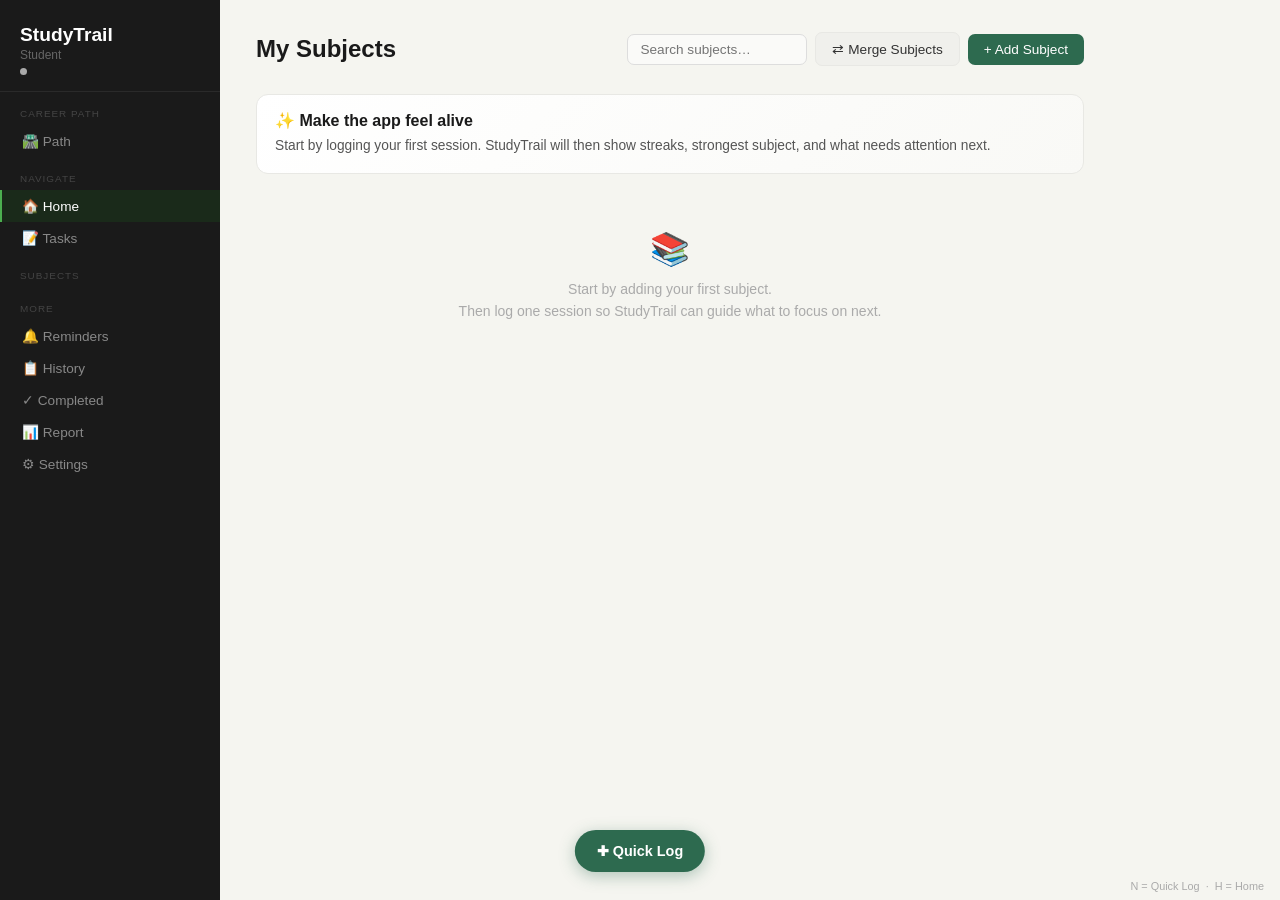
==== commit 97b08e5c: "features recelebration" ====
--- a/index.html
+++ b/index.html
@@ -5,6 +5,8 @@
   <meta name="viewport" content="width=device-width, initial-scale=1.0">
   <title>StudyTrail</title>
 <link rel="stylesheet" href="css/style.css">
+<link rel="stylesheet" href="css/tasks.css">
+<link rel="stylesheet" href="css/report.css">
 </head>
 <body>
 <div class="shell">
@@ -30,12 +32,14 @@
     <a href="career_path.html" style="text-decoration:none"><button class="sidebar-btn" style="width:100%">🛣️ Path</button></a>
     <div class="sidebar-section">Navigate</div>
     <button class="sidebar-btn" id="nav-home" onclick="showPage('subjects')">🏠 Home</button>
+    <button class="sidebar-btn" onclick="showPage('tasks')">📝 Tasks</button>
     <div class="sidebar-section">Subjects</div>
     <div id="sb-subjects"></div>
     <div class="sidebar-section">More</div>
     <button class="sidebar-btn" onclick="showPage('reminders')">🔔 Reminders<span id="sb-remind-count" class="sidebar-remind" style="display:none"></span></button>
     <button class="sidebar-btn" onclick="showPage('history')">📋 History</button>
     <button class="sidebar-btn" onclick="showPage('completed')">✓ Completed<span id="sb-completed-count" class="sidebar-remind" style="display:none;background:#555"></span></button>
+    <button class="sidebar-btn" onclick="showPage('report')">📊 Report</button>
     <button class="sidebar-btn" onclick="showPage('settings')">⚙ Settings</button>
   </nav>
 
@@ -163,6 +167,57 @@
         </select>
       </div>
       <div id="history-list"></div>
+    </div>
+
+    <!-- TASKS (Todo + Calendar) -->
+    <div class="page" id="page-tasks">
+      <div class="page-header">
+        <div class="page-title">📝 Tasks & Calendar</div>
+      </div>
+      <div class="stats-strip" id="stats-strip"></div>
+      <div class="tabs">
+        <button class="tab active" data-tab="todos"    onclick="switchTab('todos')">Todos</button>
+        <button class="tab"        data-tab="calendar" onclick="switchTab('calendar')">Calendar</button>
+      </div>
+      <section class="view active" id="view-todos">
+        <div class="add-row">
+          <input type="text" id="new-label" placeholder="What needs doing?"
+                 onkeydown="if(event.key==='Enter')addTask()">
+          <input type="date" id="new-date">
+          <button class="btn btn-green" onclick="addTask()">+ Add</button>
+        </div>
+        <div class="filter-chips" id="filter-chips">
+          <button class="chip active" data-filter="all"     onclick="setFilter('all')">All</button>
+          <button class="chip"        data-filter="today"   onclick="setFilter('today')">Today</button>
+          <button class="chip"        data-filter="overdue" onclick="setFilter('overdue')">Overdue</button>
+          <button class="chip"        data-filter="week"    onclick="setFilter('week')">This week</button>
+          <button class="chip"        data-filter="done"    onclick="setFilter('done')">Done</button>
+        </div>
+        <ul class="todo-list" id="todo-list"></ul>
+      </section>
+      <section class="view" id="view-calendar">
+        <div class="cal-nav">
+          <button class="btn btn-gray btn-sm" onclick="shiftMonth(-1)">‹</button>
+          <div class="cal-month" id="cal-month"></div>
+          <button class="btn btn-gray btn-sm" onclick="shiftMonth(1)">›</button>
+        </div>
+        <div class="cal-grid" id="cal-grid"></div>
+        <div id="day-detail"></div>
+      </section>
+    </div>
+
+    <!-- REPORT -->
+    <div class="page" id="page-report">
+      <div class="page-header">
+        <div class="page-title">📊 Report</div>
+      </div>
+      <div class="report-period">
+        <button class="chip active" data-period="day"   onclick="setReportPeriod('day')">Today</button>
+        <button class="chip"        data-period="week"  onclick="setReportPeriod('week')">Last 7 days</button>
+        <button class="chip"        data-period="month" onclick="setReportPeriod('month')">Last 30 days</button>
+        <button class="chip"        data-period="all"   onclick="setReportPeriod('all')">All time</button>
+      </div>
+      <div id="report-content"></div>
     </div>
 
     <!-- COMPLETED SUBJECTS -->
@@ -478,5 +533,7 @@
   </div>
 </div>
 <script src="js/app.js"></script>
+<script src="js/tasks.js"></script>
+<script src="js/report.js"></script>
 </body>
 </html>
--- a/css/tasks.css
+++ b/css/tasks.css
@@ -0,0 +1,117 @@
+/* ════════════════════════════════════════════════════════════════
+   tasks.css — Tasks (Todo + Calendar) page styles.
+   Specificity note: index.html sets `input { width:100% }` globally,
+   so several rules below override it (.add-row input[type=...]).
+   ════════════════════════════════════════════════════════════════ */
+
+/* ── 1) STATS STRIP ── 4 cards above the tabs ────────────────── */
+.stats-strip { display:grid; grid-template-columns:repeat(4,1fr); gap:10px; margin-bottom:20px; }
+.stat-card   { background:var(--bg2); border:1px solid var(--border);
+               border-radius:10px; padding:12px 14px;
+               display:flex; flex-direction:column; gap:2px;
+               transition:transform 0.15s, box-shadow 0.15s; }
+.stat-card:hover { transform:translateY(-2px); box-shadow:0 4px 12px rgba(0,0,0,0.06); }
+.stat-num    { font-size:1.5rem; font-weight:700; color:var(--ink); line-height:1; }
+.stat-label  { font-size:0.7rem; color:var(--ink4); text-transform:uppercase;
+               letter-spacing:0.5px; font-weight:500; }
+.stat-card.stat-warn  { border-left:3px solid #c0392b; }
+.stat-card.stat-warn  .stat-num { color:#c0392b; }
+.stat-card.stat-muted .stat-num { color:var(--ink4); }
+@media (max-width:600px) { .stats-strip { grid-template-columns:repeat(2,1fr); } }
+
+/* ── 2) TABS ─────────────────────────────────────────────────── */
+.tabs { display:flex; gap:6px; margin-bottom:20px; border-bottom:1px solid var(--border); }
+.tab  { padding:10px 18px; cursor:pointer; background:none; border:none;
+        color:var(--ink4); font-size:0.9rem; font-weight:500;
+        border-bottom:2px solid transparent; font-family:inherit;
+        transition:color 0.15s, border-color 0.15s; }
+.tab:hover  { color:var(--ink2); }
+.tab.active { color:var(--ink); border-bottom-color:#2d6a4f; }
+
+.view { display:none; }
+.view.active { display:block; animation:fadeIn 0.25s ease-out; }
+
+/* ── 3) ADD ROW ── overrides global input width ──────────────── */
+.add-row { display:flex; gap:8px; margin-bottom:14px; flex-wrap:wrap; align-items:center; }
+.add-row input[type=text],
+.add-row input[type=date] { width:auto; }
+.add-row input[type=text]  { flex:1 1 240px; min-width:200px; }
+.add-row input[type=date]  { flex:0 0 auto; }
+.add-row .btn              { flex:0 0 auto; }
+
+/* ── 4) FILTER CHIPS ─────────────────────────────────────────── */
+.filter-chips { display:flex; gap:6px; margin-bottom:14px; flex-wrap:wrap; }
+.chip { background:var(--bg2); border:1px solid var(--border); color:var(--ink3);
+        padding:5px 12px; border-radius:20px;
+        font-size:0.78rem; font-weight:500; cursor:pointer;
+        font-family:inherit; transition:all 0.15s; }
+.chip:hover  { color:var(--ink); border-color:var(--border2); }
+.chip.active { background:#2d6a4f; color:#fff; border-color:#2d6a4f; }
+
+/* ── 5) TODO LIST ────────────────────────────────────────────── */
+.todo-list { list-style:none; padding:0; }
+.todo-item { display:flex; align-items:center; gap:12px;
+             background:var(--bg2); border:1px solid var(--border);
+             padding:12px 14px; border-radius:8px; margin-bottom:8px;
+             transition:transform 0.15s, box-shadow 0.15s, background 0.15s; }
+.todo-item:hover { transform:translateY(-1px); box-shadow:0 2px 8px rgba(0,0,0,0.05); }
+
+/* checkbox reset — beats the global `input { width:100% }` rule */
+.todo-item input[type=checkbox] {
+  width:18px; height:18px; padding:0; border:1.5px solid var(--border2);
+  background:var(--input-bg); flex:0 0 18px; margin:0; cursor:pointer;
+}
+.todo-item.done .todo-label { text-decoration:line-through; color:var(--ink4); }
+.todo-label { flex:1; font-size:0.95rem; text-align:left; }
+.todo-date  { font-size:0.78rem; color:var(--ink4); white-space:nowrap; }
+
+/* deadline-derived tasks (read-only) */
+.todo-item.deadline { border-left:3px solid #c0392b; background:var(--bg3); }
+.deadline-badge { font-size:0.7rem; padding:2px 9px; border-radius:20px;
+                  background:#fce8e4; color:#c0392b; font-weight:600; white-space:nowrap; }
+
+/* ── 6) EMPTY STATE ──────────────────────────────────────────── */
+.empty-state { text-align:center; padding:40px 20px; color:var(--ink4);
+               background:var(--bg2); border:1px dashed var(--border2);
+               border-radius:10px; animation:fadeIn 0.3s ease-out; }
+.empty-state .empty-state-icon { font-size:2rem; margin-bottom:8px; }
+.empty-state .empty-state-text { font-size:0.9rem; }
+
+/* ── 7) CALENDAR ─────────────────────────────────────────────── */
+.cal-nav   { display:flex; align-items:center; gap:12px; margin-bottom:14px; }
+.cal-month { font-weight:600; font-size:1.05rem; flex:1; text-align:center; }
+
+.cal-grid { display:grid; grid-template-columns:repeat(7,1fr); gap:4px; }
+.cal-dow  { text-align:center; font-size:0.75rem; color:var(--ink4);
+            padding:6px 0; font-weight:500; }
+.cal-day  { aspect-ratio:1; background:var(--bg2); border:1px solid var(--border);
+            border-radius:6px; padding:6px; cursor:pointer;
+            display:flex; flex-direction:column; gap:2px;
+            font-size:0.85rem; color:var(--ink2);
+            transition:transform 0.1s, background 0.15s, border-color 0.15s; }
+.cal-day:not(.blank):hover { background:var(--bg3); transform:scale(1.02); }
+.cal-day.blank    { background:transparent; border:none; cursor:default; }
+.cal-day.today    { border-color:#2d6a4f; border-width:2px; background:rgba(45,106,79,0.06); }
+.cal-day.selected { background:var(--bg4); border-color:var(--border2); }
+.cal-day-num { font-size:0.85rem; font-weight:500; }
+
+/* dots — one per task, capped at 4 with overflow indicator */
+.dots { display:flex; gap:3px; margin-top:auto; align-items:center; flex-wrap:wrap; }
+.dot  { width:6px; height:6px; border-radius:50%; display:inline-block; }
+.dot-todo     { background:#2d6a4f; }
+.dot-done     { background:var(--ink5); }
+.dot-deadline { background:#c0392b; }
+.dot-more     { font-size:0.65rem; color:var(--ink4); margin-left:2px; }
+
+/* ── 8) SELECTED-DAY DETAIL ──────────────────────────────────── */
+#day-detail    { margin-top:18px; animation:fadeIn 0.25s ease-out; }
+#day-detail h3 { font-size:0.95rem; margin-bottom:10px; color:var(--ink3); font-weight:600; }
+#day-detail ul { list-style:none; padding:0; }
+.add-row-mini  { margin-bottom:12px; }
+.add-row-mini input[type=text] { font-size:0.85rem; padding:7px 11px; }
+
+/* ── 9) ANIMATIONS ───────────────────────────────────────────── */
+@keyframes fadeIn {
+  from { opacity:0; transform:translateY(4px); }
+  to   { opacity:1; transform:translateY(0); }
+}
--- a/css/report.css
+++ b/css/report.css
@@ -0,0 +1,67 @@
+/* ════════════════════════════════════════════════════════════════
+   report.css — Report page (Daily / Weekly / Monthly study stats).
+   Reuses .chip and .stat-card from tasks.css for consistency.
+   ════════════════════════════════════════════════════════════════ */
+
+/* ── 1) Period chips row ─────────────────────────────────────── */
+.report-period { display:flex; gap:6px; margin-bottom:20px; flex-wrap:wrap; }
+
+/* ── 2) Summary cards (Total time / Sessions / Avg / Subjects) ─ */
+.report-cards { display:grid; grid-template-columns:repeat(4,1fr); gap:10px; margin-bottom:24px; }
+@media (max-width:600px) { .report-cards { grid-template-columns:repeat(2,1fr); } }
+
+/* ── 3) Section panels ───────────────────────────────────────── */
+.report-section { margin-bottom:20px; background:var(--bg2); border:1px solid var(--border);
+                   border-radius:10px; padding:16px 18px;
+                   animation:fadeIn 0.25s ease-out; }
+.report-section h3 { font-size:0.95rem; font-weight:600; color:var(--ink3);
+                      margin-bottom:14px; display:flex; align-items:center; gap:8px; }
+.report-section h3 small { font-weight:400; font-size:0.75rem; color:var(--ink4); }
+
+/* ── 4) Daily activity bar chart (pure HTML/CSS, no library) ─── */
+.day-chart { display:flex; align-items:flex-end; gap:3px; height:140px; padding:0 4px; }
+.day-bar   { flex:1; display:flex; flex-direction:column; align-items:center; gap:4px;
+             height:100%; cursor:default; min-width:0; }
+.day-bar-fillbox { flex:1; width:100%; display:flex; flex-direction:column; justify-content:flex-end; }
+.day-bar-fill    { width:100%; background:#2d6a4f; border-radius:3px 3px 0 0; min-height:2px;
+                    transition: opacity 0.15s, background 0.15s; }
+.day-bar:hover .day-bar-fill { opacity:0.75; }
+.day-bar.empty .day-bar-fill { background:var(--bg4); min-height:3px; }
+.day-bar.today .day-bar-fill { background:#1d8a55; }
+.day-bar-label   { font-size:0.65rem; color:var(--ink4); font-weight:500; }
+
+/* ── 5) Subject breakdown rows ───────────────────────────────── */
+.subject-row { display:grid; grid-template-columns:140px 1fr auto; gap:12px;
+               align-items:center; padding:10px 0;
+               border-bottom:1px solid var(--border); cursor:pointer;
+               transition:background 0.15s; }
+.subject-row:hover     { background:var(--bg3); margin:0 -8px; padding:10px 8px; border-radius:6px; }
+.subject-row:last-child { border-bottom:none; }
+.subject-name  { font-size:0.9rem; font-weight:500; color:var(--ink2);
+                  overflow:hidden; text-overflow:ellipsis; white-space:nowrap; }
+.subject-bar   { background:var(--bg4); border-radius:4px; height:10px; overflow:hidden; }
+.subject-bar-fill { height:100%; background:#2d6a4f; border-radius:4px; transition:width 0.3s; }
+.subject-stats { font-size:0.78rem; color:var(--ink4); text-align:right; white-space:nowrap; }
+
+/* ── 6) Top topics list ──────────────────────────────────────── */
+.topic-list { list-style:none; padding:0; counter-reset:tl; }
+.topic-list li { display:grid; grid-template-columns:24px 1fr auto auto; gap:10px;
+                  padding:9px 0; align-items:center; border-bottom:1px solid var(--border);
+                  font-size:0.9rem; counter-increment:tl; }
+.topic-list li:last-child { border-bottom:none; }
+.topic-list li::before { content: counter(tl); color:var(--ink5); font-size:0.78rem; font-weight:600; }
+.topic-name    { color:var(--ink2); font-weight:500; overflow:hidden; text-overflow:ellipsis; white-space:nowrap; }
+.topic-subject { color:var(--ink4); font-size:0.75rem; padding:2px 8px;
+                  background:var(--bg3); border-radius:20px; }
+.topic-time    { color:var(--ink3); font-size:0.85rem; font-weight:500;
+                  font-variant-numeric:tabular-nums; }
+
+/* ── 7) Personal best highlights ─────────────────────────────── */
+.best-grid { display:grid; grid-template-columns:repeat(2,1fr); gap:10px; }
+@media (max-width:600px) { .best-grid { grid-template-columns:1fr; } }
+.best-card { display:flex; align-items:center; gap:12px; padding:12px;
+              background:var(--bg3); border-radius:8px; }
+.best-icon { font-size:1.5rem; }
+.best-label { font-size:0.72rem; color:var(--ink4); text-transform:uppercase; letter-spacing:0.5px; }
+.best-value { font-size:0.95rem; font-weight:600; color:var(--ink); }
+.best-detail { font-size:0.75rem; color:var(--ink4); }
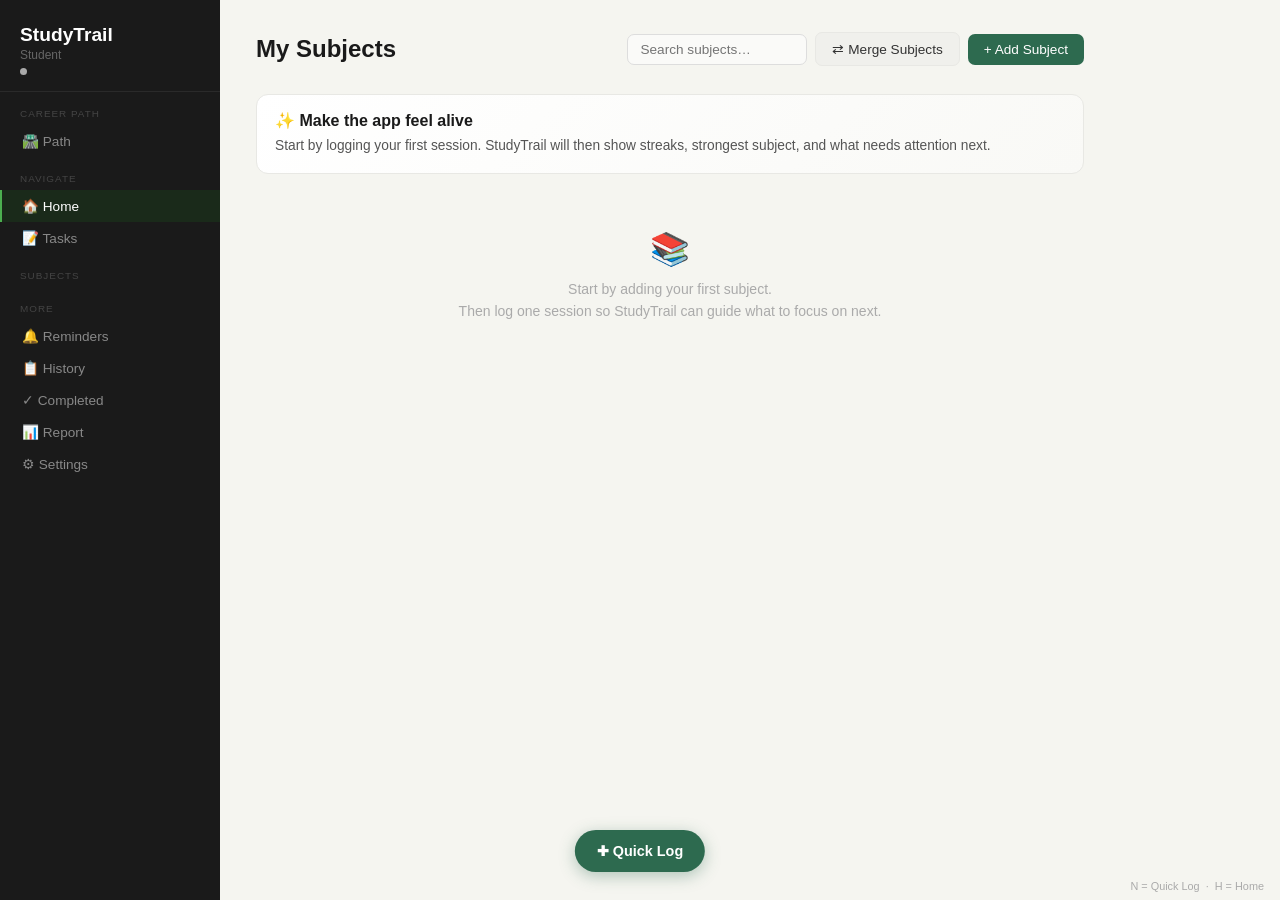
==== commit 8d83979c: "to do and backup" ====
--- a/index.html
+++ b/index.html
@@ -183,6 +183,7 @@
         <div class="add-row">
           <input type="text" id="new-label" placeholder="What needs doing?"
                  onkeydown="if(event.key==='Enter')addTask()">
+          <select id="new-subject" style="width:auto;flex:0 0 auto"><option value="">No subject</option></select>
           <input type="date" id="new-date">
           <button class="btn btn-green" onclick="addTask()">+ Add</button>
         </div>
@@ -408,6 +409,16 @@
     <div style="display:flex;align-items:center;justify-content:space-between;margin-bottom:20px;flex-wrap:wrap;gap:8px">
       <h2 id="session-modal-title" style="margin:0">Log Session</h2>
       <div id="session-timer-display" style="display:none;background:var(--bg3);border:1px solid var(--border);border-radius:8px;padding:6px 14px;font-size:0.85rem;font-weight:600;font-variant-numeric:tabular-nums;color:var(--ink3)">⏱ <span id="session-timer-text">00:00</span></div>
+    </div>
+
+    <div class="field">
+      <label>Time studied <span style="color:#aaa;font-weight:400">(auto-filled by the timer above — adjust if logging a past session)</span></label>
+      <div style="display:flex;gap:8px;align-items:center">
+        <input type="number" id="s-hours" min="0" max="23" placeholder="0" style="width:90px">
+        <span style="font-size:0.85rem;color:var(--ink4)">h</span>
+        <input type="number" id="s-minutes" min="0" max="59" placeholder="0" style="width:90px">
+        <span style="font-size:0.85rem;color:var(--ink4)">m</span>
+      </div>
     </div>
 
     <div class="field">
--- a/css/tasks.css
+++ b/css/tasks.css
@@ -93,6 +93,7 @@
 .cal-day.blank    { background:transparent; border:none; cursor:default; }
 .cal-day.today    { border-color:#2d6a4f; border-width:2px; background:rgba(45,106,79,0.06); }
 .cal-day.selected { background:var(--bg4); border-color:var(--border2); }
+.cal-day.studied  { box-shadow: inset 0 -3px 0 #1d8a55; }
 .cal-day-num { font-size:0.85rem; font-weight:500; }
 
 /* dots — one per task, capped at 4 with overflow indicator */
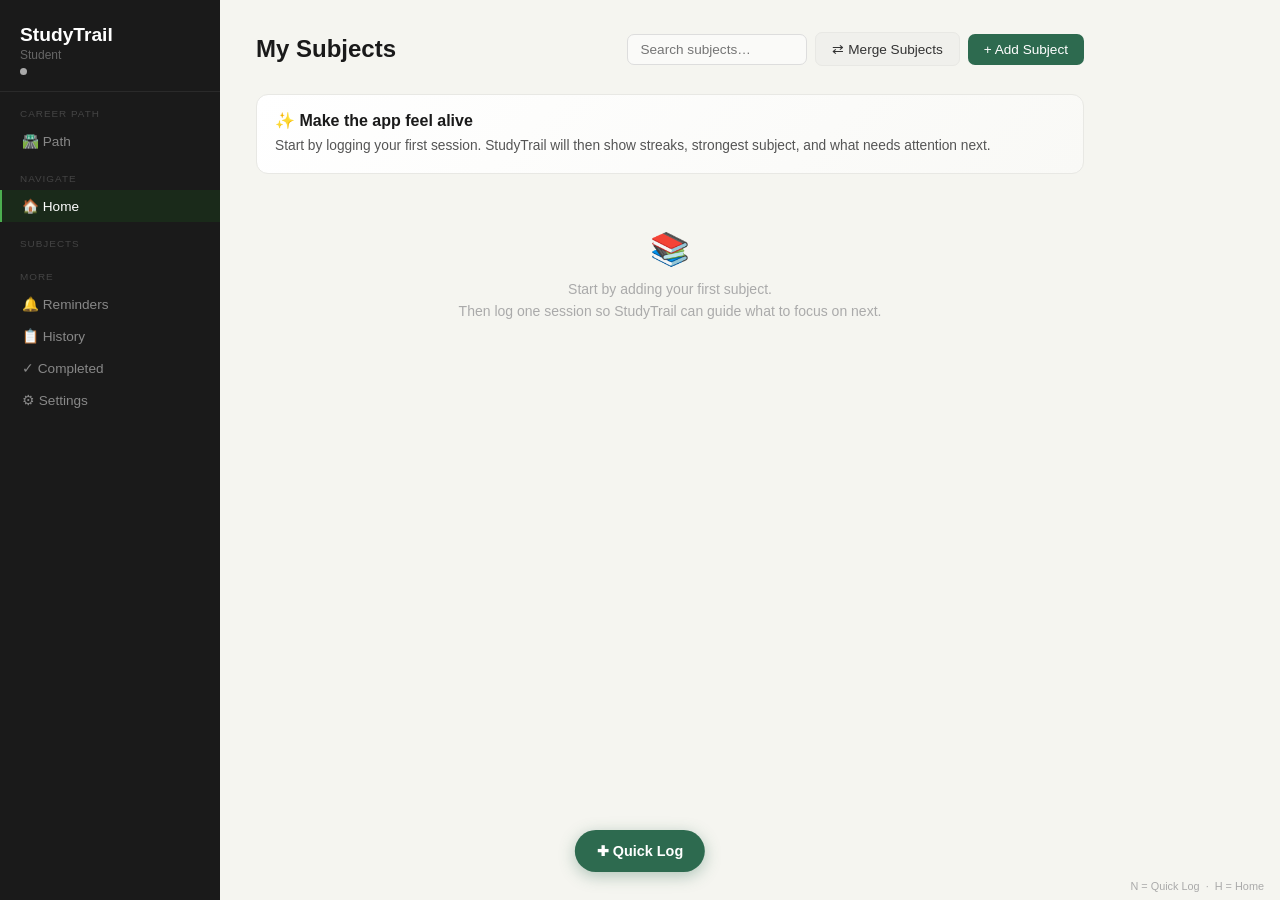
==== commit 20ba0c3d: "topic based count system" ====
--- a/index.html
+++ b/index.html
@@ -5,8 +5,6 @@
   <meta name="viewport" content="width=device-width, initial-scale=1.0">
   <title>StudyTrail</title>
 <link rel="stylesheet" href="css/style.css">
-<link rel="stylesheet" href="css/tasks.css">
-<link rel="stylesheet" href="css/report.css">
 </head>
 <body>
 <div class="shell">
@@ -32,14 +30,12 @@
     <a href="career_path.html" style="text-decoration:none"><button class="sidebar-btn" style="width:100%">🛣️ Path</button></a>
     <div class="sidebar-section">Navigate</div>
     <button class="sidebar-btn" id="nav-home" onclick="showPage('subjects')">🏠 Home</button>
-    <button class="sidebar-btn" onclick="showPage('tasks')">📝 Tasks</button>
     <div class="sidebar-section">Subjects</div>
     <div id="sb-subjects"></div>
     <div class="sidebar-section">More</div>
     <button class="sidebar-btn" onclick="showPage('reminders')">🔔 Reminders<span id="sb-remind-count" class="sidebar-remind" style="display:none"></span></button>
     <button class="sidebar-btn" onclick="showPage('history')">📋 History</button>
     <button class="sidebar-btn" onclick="showPage('completed')">✓ Completed<span id="sb-completed-count" class="sidebar-remind" style="display:none;background:#555"></span></button>
-    <button class="sidebar-btn" onclick="showPage('report')">📊 Report</button>
     <button class="sidebar-btn" onclick="showPage('settings')">⚙ Settings</button>
   </nav>
 
@@ -169,58 +165,6 @@
       <div id="history-list"></div>
     </div>
 
-    <!-- TASKS (Todo + Calendar) -->
-    <div class="page" id="page-tasks">
-      <div class="page-header">
-        <div class="page-title">📝 Tasks & Calendar</div>
-      </div>
-      <div class="stats-strip" id="stats-strip"></div>
-      <div class="tabs">
-        <button class="tab active" data-tab="todos"    onclick="switchTab('todos')">Todos</button>
-        <button class="tab"        data-tab="calendar" onclick="switchTab('calendar')">Calendar</button>
-      </div>
-      <section class="view active" id="view-todos">
-        <div class="add-row">
-          <input type="text" id="new-label" placeholder="What needs doing?"
-                 onkeydown="if(event.key==='Enter')addTask()">
-          <select id="new-subject" style="width:auto;flex:0 0 auto"><option value="">No subject</option></select>
-          <input type="date" id="new-date">
-          <button class="btn btn-green" onclick="addTask()">+ Add</button>
-        </div>
-        <div class="filter-chips" id="filter-chips">
-          <button class="chip active" data-filter="all"     onclick="setFilter('all')">All</button>
-          <button class="chip"        data-filter="today"   onclick="setFilter('today')">Today</button>
-          <button class="chip"        data-filter="overdue" onclick="setFilter('overdue')">Overdue</button>
-          <button class="chip"        data-filter="week"    onclick="setFilter('week')">This week</button>
-          <button class="chip"        data-filter="done"    onclick="setFilter('done')">Done</button>
-        </div>
-        <ul class="todo-list" id="todo-list"></ul>
-      </section>
-      <section class="view" id="view-calendar">
-        <div class="cal-nav">
-          <button class="btn btn-gray btn-sm" onclick="shiftMonth(-1)">‹</button>
-          <div class="cal-month" id="cal-month"></div>
-          <button class="btn btn-gray btn-sm" onclick="shiftMonth(1)">›</button>
-        </div>
-        <div class="cal-grid" id="cal-grid"></div>
-        <div id="day-detail"></div>
-      </section>
-    </div>
-
-    <!-- REPORT -->
-    <div class="page" id="page-report">
-      <div class="page-header">
-        <div class="page-title">📊 Report</div>
-      </div>
-      <div class="report-period">
-        <button class="chip active" data-period="day"   onclick="setReportPeriod('day')">Today</button>
-        <button class="chip"        data-period="week"  onclick="setReportPeriod('week')">Last 7 days</button>
-        <button class="chip"        data-period="month" onclick="setReportPeriod('month')">Last 30 days</button>
-        <button class="chip"        data-period="all"   onclick="setReportPeriod('all')">All time</button>
-      </div>
-      <div id="report-content"></div>
-    </div>
-
     <!-- COMPLETED SUBJECTS -->
     <div class="page" id="page-completed">
       <div class="page-header">
@@ -396,6 +340,10 @@
   <div class="modal">
     <h2>Add Topic</h2>
     <div class="field"><label>Topic name</label><input id="f-topic-name" type="text" placeholder="e.g. CSS Grid, Arrays, Chapter 3…"></div>
+    <div class="row">
+      <div class="field flex1"><label>Target amount <span style="color:#aaa;font-weight:400">(optional)</span></label><input id="f-topic-target" type="number" min="0" placeholder="e.g. 50"></div>
+      <div class="field flex1"><label>Unit <span style="color:#aaa;font-weight:400">(optional)</span></label><input id="f-topic-unit" type="text" placeholder="pages, problems, chapters…"></div>
+    </div>
     <div class="modal-footer">
       <button class="btn btn-gray" onclick="closeModal('modal-add-topic')">Cancel</button>
       <button class="btn btn-green" onclick="addTopic()">Add</button>
@@ -409,16 +357,6 @@
     <div style="display:flex;align-items:center;justify-content:space-between;margin-bottom:20px;flex-wrap:wrap;gap:8px">
       <h2 id="session-modal-title" style="margin:0">Log Session</h2>
       <div id="session-timer-display" style="display:none;background:var(--bg3);border:1px solid var(--border);border-radius:8px;padding:6px 14px;font-size:0.85rem;font-weight:600;font-variant-numeric:tabular-nums;color:var(--ink3)">⏱ <span id="session-timer-text">00:00</span></div>
-    </div>
-
-    <div class="field">
-      <label>Time studied <span style="color:#aaa;font-weight:400">(auto-filled by the timer above — adjust if logging a past session)</span></label>
-      <div style="display:flex;gap:8px;align-items:center">
-        <input type="number" id="s-hours" min="0" max="23" placeholder="0" style="width:90px">
-        <span style="font-size:0.85rem;color:var(--ink4)">h</span>
-        <input type="number" id="s-minutes" min="0" max="59" placeholder="0" style="width:90px">
-        <span style="font-size:0.85rem;color:var(--ink4)">m</span>
-      </div>
     </div>
 
     <div class="field">
@@ -453,6 +391,17 @@
           <option value="done">Done</option>
           <option value="stuck">Stuck</option>
         </select>
+      </div>
+    </div>
+
+    <div class="row" style="margin-bottom:14px">
+      <div class="field flex1" style="margin:0">
+        <label>How much did you complete? <span style="color:var(--ink5);font-weight:400">(optional)</span></label>
+        <input type="number" id="s-amount" min="0" step="any" placeholder="e.g. 5">
+      </div>
+      <div class="field" style="margin:0;width:150px">
+        <label>Unit</label>
+        <input type="text" id="s-amount-unit" placeholder="pages, problems…">
       </div>
     </div>
 
@@ -544,7 +493,5 @@
   </div>
 </div>
 <script src="js/app.js"></script>
-<script src="js/tasks.js"></script>
-<script src="js/report.js"></script>
 </body>
 </html>
--- a/css/style.css
+++ b/css/style.css
@@ -69,6 +69,13 @@
     .subject-card, .session-entry, .insight-card, .ws-card, .topic-item { transition:transform 0.18s ease, box-shadow 0.18s ease, border-color 0.18s ease; }
     .subject-card:hover, .session-entry:hover, .insight-card:hover { transform:translateY(-1px); }
     .smart-pill { display:inline-flex; align-items:center; gap:6px; font-size:0.72rem; padding:4px 10px; border-radius:999px; font-weight:600; }
+
+    /* ── Content-progress chip (e.g. "12/50 pages") shown next to a topic name ── */
+    .unit-progress-chip {
+      display:inline-block; font-size:0.68rem; font-weight:600;
+      padding:2px 8px; border-radius:999px; margin-left:6px;
+      background:#d8f3dc; color:#2d6a4f; vertical-align:middle;
+    }
 
     /* ── Session type chips (topic-name based, colour assigned dynamically) ── */
     .type-chip {
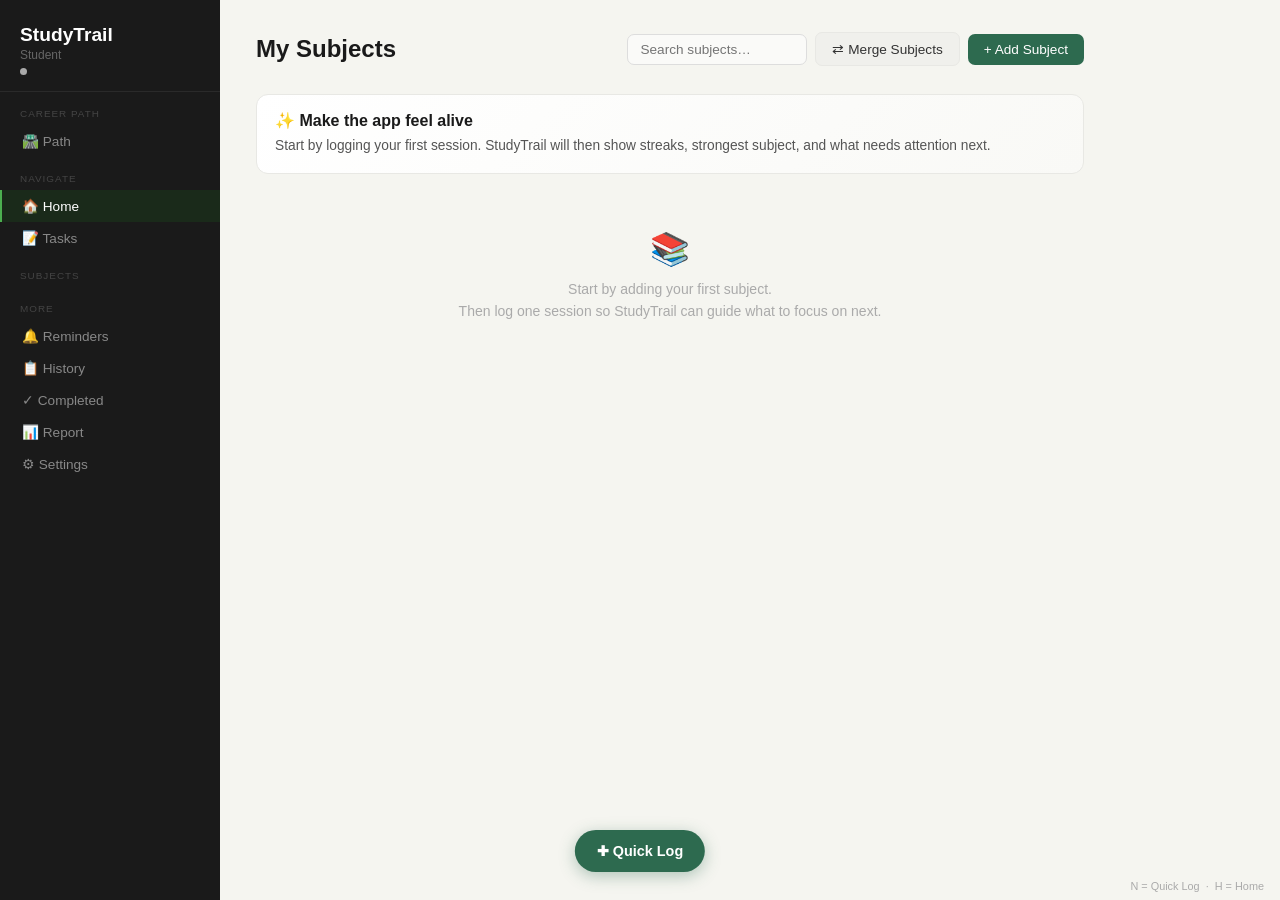
==== commit 51610735: "topic based count system" ====
--- a/index.html
+++ b/index.html
@@ -5,6 +5,8 @@
   <meta name="viewport" content="width=device-width, initial-scale=1.0">
   <title>StudyTrail</title>
 <link rel="stylesheet" href="css/style.css">
+<link rel="stylesheet" href="css/tasks.css">
+<link rel="stylesheet" href="css/report.css">
 </head>
 <body>
 <div class="shell">
@@ -30,12 +32,14 @@
     <a href="career_path.html" style="text-decoration:none"><button class="sidebar-btn" style="width:100%">🛣️ Path</button></a>
     <div class="sidebar-section">Navigate</div>
     <button class="sidebar-btn" id="nav-home" onclick="showPage('subjects')">🏠 Home</button>
+    <button class="sidebar-btn" onclick="showPage('tasks')">📝 Tasks</button>
     <div class="sidebar-section">Subjects</div>
     <div id="sb-subjects"></div>
     <div class="sidebar-section">More</div>
     <button class="sidebar-btn" onclick="showPage('reminders')">🔔 Reminders<span id="sb-remind-count" class="sidebar-remind" style="display:none"></span></button>
     <button class="sidebar-btn" onclick="showPage('history')">📋 History</button>
     <button class="sidebar-btn" onclick="showPage('completed')">✓ Completed<span id="sb-completed-count" class="sidebar-remind" style="display:none;background:#555"></span></button>
+    <button class="sidebar-btn" onclick="showPage('report')">📊 Report</button>
     <button class="sidebar-btn" onclick="showPage('settings')">⚙ Settings</button>
   </nav>
 
@@ -163,6 +167,58 @@
         </select>
       </div>
       <div id="history-list"></div>
+    </div>
+
+    <!-- TASKS (Todo + Calendar) -->
+    <div class="page" id="page-tasks">
+      <div class="page-header">
+        <div class="page-title">📝 Tasks & Calendar</div>
+      </div>
+      <div class="stats-strip" id="stats-strip"></div>
+      <div class="tabs">
+        <button class="tab active" data-tab="todos"    onclick="switchTab('todos')">Todos</button>
+        <button class="tab"        data-tab="calendar" onclick="switchTab('calendar')">Calendar</button>
+      </div>
+      <section class="view active" id="view-todos">
+        <div class="add-row">
+          <input type="text" id="new-label" placeholder="What needs doing?"
+                 onkeydown="if(event.key==='Enter')addTask()">
+          <select id="new-subject" style="width:auto;flex:0 0 auto"><option value="">No subject</option></select>
+          <input type="date" id="new-date">
+          <button class="btn btn-green" onclick="addTask()">+ Add</button>
+        </div>
+        <div class="filter-chips" id="filter-chips">
+          <button class="chip active" data-filter="all"     onclick="setFilter('all')">All</button>
+          <button class="chip"        data-filter="today"   onclick="setFilter('today')">Today</button>
+          <button class="chip"        data-filter="overdue" onclick="setFilter('overdue')">Overdue</button>
+          <button class="chip"        data-filter="week"    onclick="setFilter('week')">This week</button>
+          <button class="chip"        data-filter="done"    onclick="setFilter('done')">Done</button>
+        </div>
+        <ul class="todo-list" id="todo-list"></ul>
+      </section>
+      <section class="view" id="view-calendar">
+        <div class="cal-nav">
+          <button class="btn btn-gray btn-sm" onclick="shiftMonth(-1)">‹</button>
+          <div class="cal-month" id="cal-month"></div>
+          <button class="btn btn-gray btn-sm" onclick="shiftMonth(1)">›</button>
+        </div>
+        <div class="cal-grid" id="cal-grid"></div>
+        <div id="day-detail"></div>
+      </section>
+    </div>
+
+    <!-- REPORT -->
+    <div class="page" id="page-report">
+      <div class="page-header">
+        <div class="page-title">📊 Report</div>
+      </div>
+      <div class="report-period">
+        <button class="chip active" data-period="day"   onclick="setReportPeriod('day')">Today</button>
+        <button class="chip"        data-period="week"  onclick="setReportPeriod('week')">Last 7 days</button>
+        <button class="chip"        data-period="month" onclick="setReportPeriod('month')">Last 30 days</button>
+        <button class="chip"        data-period="all"   onclick="setReportPeriod('all')">All time</button>
+      </div>
+      <div id="report-content"></div>
     </div>
 
     <!-- COMPLETED SUBJECTS -->
@@ -357,6 +413,16 @@
     <div style="display:flex;align-items:center;justify-content:space-between;margin-bottom:20px;flex-wrap:wrap;gap:8px">
       <h2 id="session-modal-title" style="margin:0">Log Session</h2>
       <div id="session-timer-display" style="display:none;background:var(--bg3);border:1px solid var(--border);border-radius:8px;padding:6px 14px;font-size:0.85rem;font-weight:600;font-variant-numeric:tabular-nums;color:var(--ink3)">⏱ <span id="session-timer-text">00:00</span></div>
+    </div>
+
+    <div class="field">
+      <label>Time studied <span style="color:#aaa;font-weight:400">(auto-filled by the timer above — adjust if logging a past session)</span></label>
+      <div style="display:flex;gap:8px;align-items:center">
+        <input type="number" id="s-hours" min="0" max="23" placeholder="0" style="width:90px">
+        <span style="font-size:0.85rem;color:var(--ink4)">h</span>
+        <input type="number" id="s-minutes" min="0" max="59" placeholder="0" style="width:90px">
+        <span style="font-size:0.85rem;color:var(--ink4)">m</span>
+      </div>
     </div>
 
     <div class="field">
@@ -493,5 +559,7 @@
   </div>
 </div>
 <script src="js/app.js"></script>
+<script src="js/tasks.js"></script>
+<script src="js/report.js"></script>
 </body>
 </html>
--- a/css/tasks.css
+++ b/css/tasks.css
@@ -0,0 +1,118 @@
+/* ════════════════════════════════════════════════════════════════
+   tasks.css — Tasks (Todo + Calendar) page styles.
+   Specificity note: index.html sets `input { width:100% }` globally,
+   so several rules below override it (.add-row input[type=...]).
+   ════════════════════════════════════════════════════════════════ */
+
+/* ── 1) STATS STRIP ── 4 cards above the tabs ────────────────── */
+.stats-strip { display:grid; grid-template-columns:repeat(4,1fr); gap:10px; margin-bottom:20px; }
+.stat-card   { background:var(--bg2); border:1px solid var(--border);
+               border-radius:10px; padding:12px 14px;
+               display:flex; flex-direction:column; gap:2px;
+               transition:transform 0.15s, box-shadow 0.15s; }
+.stat-card:hover { transform:translateY(-2px); box-shadow:0 4px 12px rgba(0,0,0,0.06); }
+.stat-num    { font-size:1.5rem; font-weight:700; color:var(--ink); line-height:1; }
+.stat-label  { font-size:0.7rem; color:var(--ink4); text-transform:uppercase;
+               letter-spacing:0.5px; font-weight:500; }
+.stat-card.stat-warn  { border-left:3px solid #c0392b; }
+.stat-card.stat-warn  .stat-num { color:#c0392b; }
+.stat-card.stat-muted .stat-num { color:var(--ink4); }
+@media (max-width:600px) { .stats-strip { grid-template-columns:repeat(2,1fr); } }
+
+/* ── 2) TABS ─────────────────────────────────────────────────── */
+.tabs { display:flex; gap:6px; margin-bottom:20px; border-bottom:1px solid var(--border); }
+.tab  { padding:10px 18px; cursor:pointer; background:none; border:none;
+        color:var(--ink4); font-size:0.9rem; font-weight:500;
+        border-bottom:2px solid transparent; font-family:inherit;
+        transition:color 0.15s, border-color 0.15s; }
+.tab:hover  { color:var(--ink2); }
+.tab.active { color:var(--ink); border-bottom-color:#2d6a4f; }
+
+.view { display:none; }
+.view.active { display:block; animation:fadeIn 0.25s ease-out; }
+
+/* ── 3) ADD ROW ── overrides global input width ──────────────── */
+.add-row { display:flex; gap:8px; margin-bottom:14px; flex-wrap:wrap; align-items:center; }
+.add-row input[type=text],
+.add-row input[type=date] { width:auto; }
+.add-row input[type=text]  { flex:1 1 240px; min-width:200px; }
+.add-row input[type=date]  { flex:0 0 auto; }
+.add-row .btn              { flex:0 0 auto; }
+
+/* ── 4) FILTER CHIPS ─────────────────────────────────────────── */
+.filter-chips { display:flex; gap:6px; margin-bottom:14px; flex-wrap:wrap; }
+.chip { background:var(--bg2); border:1px solid var(--border); color:var(--ink3);
+        padding:5px 12px; border-radius:20px;
+        font-size:0.78rem; font-weight:500; cursor:pointer;
+        font-family:inherit; transition:all 0.15s; }
+.chip:hover  { color:var(--ink); border-color:var(--border2); }
+.chip.active { background:#2d6a4f; color:#fff; border-color:#2d6a4f; }
+
+/* ── 5) TODO LIST ────────────────────────────────────────────── */
+.todo-list { list-style:none; padding:0; }
+.todo-item { display:flex; align-items:center; gap:12px;
+             background:var(--bg2); border:1px solid var(--border);
+             padding:12px 14px; border-radius:8px; margin-bottom:8px;
+             transition:transform 0.15s, box-shadow 0.15s, background 0.15s; }
+.todo-item:hover { transform:translateY(-1px); box-shadow:0 2px 8px rgba(0,0,0,0.05); }
+
+/* checkbox reset — beats the global `input { width:100% }` rule */
+.todo-item input[type=checkbox] {
+  width:18px; height:18px; padding:0; border:1.5px solid var(--border2);
+  background:var(--input-bg); flex:0 0 18px; margin:0; cursor:pointer;
+}
+.todo-item.done .todo-label { text-decoration:line-through; color:var(--ink4); }
+.todo-label { flex:1; font-size:0.95rem; text-align:left; }
+.todo-date  { font-size:0.78rem; color:var(--ink4); white-space:nowrap; }
+
+/* deadline-derived tasks (read-only) */
+.todo-item.deadline { border-left:3px solid #c0392b; background:var(--bg3); }
+.deadline-badge { font-size:0.7rem; padding:2px 9px; border-radius:20px;
+                  background:#fce8e4; color:#c0392b; font-weight:600; white-space:nowrap; }
+
+/* ── 6) EMPTY STATE ──────────────────────────────────────────── */
+.empty-state { text-align:center; padding:40px 20px; color:var(--ink4);
+               background:var(--bg2); border:1px dashed var(--border2);
+               border-radius:10px; animation:fadeIn 0.3s ease-out; }
+.empty-state .empty-state-icon { font-size:2rem; margin-bottom:8px; }
+.empty-state .empty-state-text { font-size:0.9rem; }
+
+/* ── 7) CALENDAR ─────────────────────────────────────────────── */
+.cal-nav   { display:flex; align-items:center; gap:12px; margin-bottom:14px; }
+.cal-month { font-weight:600; font-size:1.05rem; flex:1; text-align:center; }
+
+.cal-grid { display:grid; grid-template-columns:repeat(7,1fr); gap:4px; }
+.cal-dow  { text-align:center; font-size:0.75rem; color:var(--ink4);
+            padding:6px 0; font-weight:500; }
+.cal-day  { aspect-ratio:1; background:var(--bg2); border:1px solid var(--border);
+            border-radius:6px; padding:6px; cursor:pointer;
+            display:flex; flex-direction:column; gap:2px;
+            font-size:0.85rem; color:var(--ink2);
+            transition:transform 0.1s, background 0.15s, border-color 0.15s; }
+.cal-day:not(.blank):hover { background:var(--bg3); transform:scale(1.02); }
+.cal-day.blank    { background:transparent; border:none; cursor:default; }
+.cal-day.today    { border-color:#2d6a4f; border-width:2px; background:rgba(45,106,79,0.06); }
+.cal-day.selected { background:var(--bg4); border-color:var(--border2); }
+.cal-day.studied  { box-shadow: inset 0 -3px 0 #1d8a55; }
+.cal-day-num { font-size:0.85rem; font-weight:500; }
+
+/* dots — one per task, capped at 4 with overflow indicator */
+.dots { display:flex; gap:3px; margin-top:auto; align-items:center; flex-wrap:wrap; }
+.dot  { width:6px; height:6px; border-radius:50%; display:inline-block; }
+.dot-todo     { background:#2d6a4f; }
+.dot-done     { background:var(--ink5); }
+.dot-deadline { background:#c0392b; }
+.dot-more     { font-size:0.65rem; color:var(--ink4); margin-left:2px; }
+
+/* ── 8) SELECTED-DAY DETAIL ──────────────────────────────────── */
+#day-detail    { margin-top:18px; animation:fadeIn 0.25s ease-out; }
+#day-detail h3 { font-size:0.95rem; margin-bottom:10px; color:var(--ink3); font-weight:600; }
+#day-detail ul { list-style:none; padding:0; }
+.add-row-mini  { margin-bottom:12px; }
+.add-row-mini input[type=text] { font-size:0.85rem; padding:7px 11px; }
+
+/* ── 9) ANIMATIONS ───────────────────────────────────────────── */
+@keyframes fadeIn {
+  from { opacity:0; transform:translateY(4px); }
+  to   { opacity:1; transform:translateY(0); }
+}
--- a/css/report.css
+++ b/css/report.css
@@ -0,0 +1,75 @@
+/* ════════════════════════════════════════════════════════════════
+   report.css — Report page: content coverage, not hours.
+   Answers "what did I study, how much, what's done, what needs
+   focus" — not "how many hours". Reuses .chip and .stat-card from
+   tasks.css for consistency.
+   ════════════════════════════════════════════════════════════════ */
+
+/* Content-logged chips, e.g. "42 pages" */
+.content-chip {
+  display:inline-flex; align-items:center; font-size:0.8rem; font-weight:600;
+  padding:5px 12px; border-radius:999px; background:#d8f3dc; color:#2d6a4f;
+}
+
+/* ── 1) Period chips row ─────────────────────────────────────── */
+.report-period { display:flex; gap:6px; margin-bottom:20px; flex-wrap:wrap; }
+
+/* ── 2) Summary cards (Total time / Sessions / Avg / Subjects) ─ */
+.report-cards { display:grid; grid-template-columns:repeat(4,1fr); gap:10px; margin-bottom:24px; }
+@media (max-width:600px) { .report-cards { grid-template-columns:repeat(2,1fr); } }
+
+/* ── 3) Section panels ───────────────────────────────────────── */
+.report-section { margin-bottom:20px; background:var(--bg2); border:1px solid var(--border);
+                   border-radius:10px; padding:16px 18px;
+                   animation:fadeIn 0.25s ease-out; }
+.report-section h3 { font-size:0.95rem; font-weight:600; color:var(--ink3);
+                      margin-bottom:14px; display:flex; align-items:center; gap:8px; }
+.report-section h3 small { font-weight:400; font-size:0.75rem; color:var(--ink4); }
+
+/* ── 4) Daily activity bar chart (pure HTML/CSS, no library) ─── */
+.day-chart { display:flex; align-items:flex-end; gap:3px; height:140px; padding:0 4px; }
+.day-bar   { flex:1; display:flex; flex-direction:column; align-items:center; gap:4px;
+             height:100%; cursor:default; min-width:0; }
+.day-bar-fillbox { flex:1; width:100%; display:flex; flex-direction:column; justify-content:flex-end; }
+.day-bar-fill    { width:100%; background:#2d6a4f; border-radius:3px 3px 0 0; min-height:2px;
+                    transition: opacity 0.15s, background 0.15s; }
+.day-bar:hover .day-bar-fill { opacity:0.75; }
+.day-bar.empty .day-bar-fill { background:var(--bg4); min-height:3px; }
+.day-bar.today .day-bar-fill { background:#1d8a55; }
+.day-bar-label   { font-size:0.65rem; color:var(--ink4); font-weight:500; }
+
+/* ── 5) Subject breakdown rows ───────────────────────────────── */
+.subject-row { display:grid; grid-template-columns:140px 1fr auto; gap:12px;
+               align-items:center; padding:10px 0;
+               border-bottom:1px solid var(--border); cursor:pointer;
+               transition:background 0.15s; }
+.subject-row:hover     { background:var(--bg3); margin:0 -8px; padding:10px 8px; border-radius:6px; }
+.subject-row:last-child { border-bottom:none; }
+.subject-name  { font-size:0.9rem; font-weight:500; color:var(--ink2);
+                  overflow:hidden; text-overflow:ellipsis; white-space:nowrap; }
+.subject-bar   { background:var(--bg4); border-radius:4px; height:10px; overflow:hidden; }
+.subject-bar-fill { height:100%; background:#2d6a4f; border-radius:4px; transition:width 0.3s; }
+.subject-stats { font-size:0.78rem; color:var(--ink4); text-align:right; white-space:nowrap; }
+
+/* ── 6) Top topics list ──────────────────────────────────────── */
+.topic-list { list-style:none; padding:0; counter-reset:tl; }
+.topic-list li { display:grid; grid-template-columns:24px 1fr auto auto; gap:10px;
+                  padding:9px 0; align-items:center; border-bottom:1px solid var(--border);
+                  font-size:0.9rem; counter-increment:tl; }
+.topic-list li:last-child { border-bottom:none; }
+.topic-list li::before { content: counter(tl); color:var(--ink5); font-size:0.78rem; font-weight:600; }
+.topic-name    { color:var(--ink2); font-weight:500; overflow:hidden; text-overflow:ellipsis; white-space:nowrap; }
+.topic-subject { color:var(--ink4); font-size:0.75rem; padding:2px 8px;
+                  background:var(--bg3); border-radius:20px; }
+.topic-time    { color:var(--ink3); font-size:0.85rem; font-weight:500;
+                  font-variant-numeric:tabular-nums; }
+
+/* ── 7) Personal best highlights ─────────────────────────────── */
+.best-grid { display:grid; grid-template-columns:repeat(2,1fr); gap:10px; }
+@media (max-width:600px) { .best-grid { grid-template-columns:1fr; } }
+.best-card { display:flex; align-items:center; gap:12px; padding:12px;
+              background:var(--bg3); border-radius:8px; }
+.best-icon { font-size:1.5rem; }
+.best-label { font-size:0.72rem; color:var(--ink4); text-transform:uppercase; letter-spacing:0.5px; }
+.best-value { font-size:0.95rem; font-weight:600; color:var(--ink); }
+.best-detail { font-size:0.75rem; color:var(--ink4); }
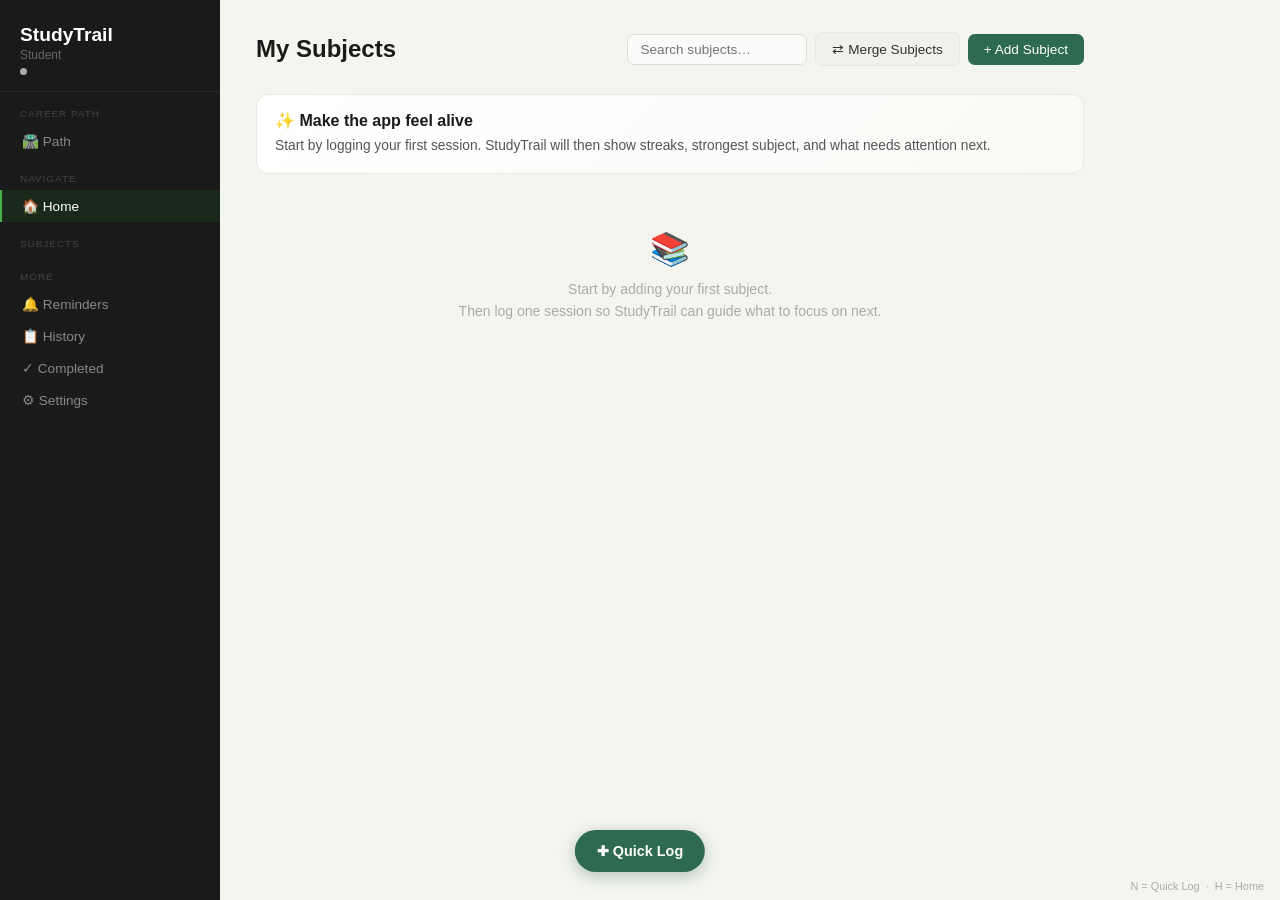
==== commit 5e095101: "count fix" ====
--- a/index.html
+++ b/index.html
@@ -5,8 +5,6 @@
   <meta name="viewport" content="width=device-width, initial-scale=1.0">
   <title>StudyTrail</title>
 <link rel="stylesheet" href="css/style.css">
-<link rel="stylesheet" href="css/tasks.css">
-<link rel="stylesheet" href="css/report.css">
 </head>
 <body>
 <div class="shell">
@@ -32,14 +30,12 @@
     <a href="career_path.html" style="text-decoration:none"><button class="sidebar-btn" style="width:100%">🛣️ Path</button></a>
     <div class="sidebar-section">Navigate</div>
     <button class="sidebar-btn" id="nav-home" onclick="showPage('subjects')">🏠 Home</button>
-    <button class="sidebar-btn" onclick="showPage('tasks')">📝 Tasks</button>
     <div class="sidebar-section">Subjects</div>
     <div id="sb-subjects"></div>
     <div class="sidebar-section">More</div>
     <button class="sidebar-btn" onclick="showPage('reminders')">🔔 Reminders<span id="sb-remind-count" class="sidebar-remind" style="display:none"></span></button>
     <button class="sidebar-btn" onclick="showPage('history')">📋 History</button>
     <button class="sidebar-btn" onclick="showPage('completed')">✓ Completed<span id="sb-completed-count" class="sidebar-remind" style="display:none;background:#555"></span></button>
-    <button class="sidebar-btn" onclick="showPage('report')">📊 Report</button>
     <button class="sidebar-btn" onclick="showPage('settings')">⚙ Settings</button>
   </nav>
 
@@ -169,58 +165,6 @@
       <div id="history-list"></div>
     </div>
 
-    <!-- TASKS (Todo + Calendar) -->
-    <div class="page" id="page-tasks">
-      <div class="page-header">
-        <div class="page-title">📝 Tasks & Calendar</div>
-      </div>
-      <div class="stats-strip" id="stats-strip"></div>
-      <div class="tabs">
-        <button class="tab active" data-tab="todos"    onclick="switchTab('todos')">Todos</button>
-        <button class="tab"        data-tab="calendar" onclick="switchTab('calendar')">Calendar</button>
-      </div>
-      <section class="view active" id="view-todos">
-        <div class="add-row">
-          <input type="text" id="new-label" placeholder="What needs doing?"
-                 onkeydown="if(event.key==='Enter')addTask()">
-          <select id="new-subject" style="width:auto;flex:0 0 auto"><option value="">No subject</option></select>
-          <input type="date" id="new-date">
-          <button class="btn btn-green" onclick="addTask()">+ Add</button>
-        </div>
-        <div class="filter-chips" id="filter-chips">
-          <button class="chip active" data-filter="all"     onclick="setFilter('all')">All</button>
-          <button class="chip"        data-filter="today"   onclick="setFilter('today')">Today</button>
-          <button class="chip"        data-filter="overdue" onclick="setFilter('overdue')">Overdue</button>
-          <button class="chip"        data-filter="week"    onclick="setFilter('week')">This week</button>
-          <button class="chip"        data-filter="done"    onclick="setFilter('done')">Done</button>
-        </div>
-        <ul class="todo-list" id="todo-list"></ul>
-      </section>
-      <section class="view" id="view-calendar">
-        <div class="cal-nav">
-          <button class="btn btn-gray btn-sm" onclick="shiftMonth(-1)">‹</button>
-          <div class="cal-month" id="cal-month"></div>
-          <button class="btn btn-gray btn-sm" onclick="shiftMonth(1)">›</button>
-        </div>
-        <div class="cal-grid" id="cal-grid"></div>
-        <div id="day-detail"></div>
-      </section>
-    </div>
-
-    <!-- REPORT -->
-    <div class="page" id="page-report">
-      <div class="page-header">
-        <div class="page-title">📊 Report</div>
-      </div>
-      <div class="report-period">
-        <button class="chip active" data-period="day"   onclick="setReportPeriod('day')">Today</button>
-        <button class="chip"        data-period="week"  onclick="setReportPeriod('week')">Last 7 days</button>
-        <button class="chip"        data-period="month" onclick="setReportPeriod('month')">Last 30 days</button>
-        <button class="chip"        data-period="all"   onclick="setReportPeriod('all')">All time</button>
-      </div>
-      <div id="report-content"></div>
-    </div>
-
     <!-- COMPLETED SUBJECTS -->
     <div class="page" id="page-completed">
       <div class="page-header">
@@ -396,10 +340,6 @@
   <div class="modal">
     <h2>Add Topic</h2>
     <div class="field"><label>Topic name</label><input id="f-topic-name" type="text" placeholder="e.g. CSS Grid, Arrays, Chapter 3…"></div>
-    <div class="row">
-      <div class="field flex1"><label>Target amount <span style="color:#aaa;font-weight:400">(optional)</span></label><input id="f-topic-target" type="number" min="0" placeholder="e.g. 50"></div>
-      <div class="field flex1"><label>Unit <span style="color:#aaa;font-weight:400">(optional)</span></label><input id="f-topic-unit" type="text" placeholder="pages, problems, chapters…"></div>
-    </div>
     <div class="modal-footer">
       <button class="btn btn-gray" onclick="closeModal('modal-add-topic')">Cancel</button>
       <button class="btn btn-green" onclick="addTopic()">Add</button>
@@ -410,19 +350,8 @@
 <!-- MODAL: Log / Edit Session -->
 <div class="overlay" id="modal-session">
   <div class="modal">
-    <div style="display:flex;align-items:center;justify-content:space-between;margin-bottom:20px;flex-wrap:wrap;gap:8px">
+    <div style="margin-bottom:20px">
       <h2 id="session-modal-title" style="margin:0">Log Session</h2>
-      <div id="session-timer-display" style="display:none;background:var(--bg3);border:1px solid var(--border);border-radius:8px;padding:6px 14px;font-size:0.85rem;font-weight:600;font-variant-numeric:tabular-nums;color:var(--ink3)">⏱ <span id="session-timer-text">00:00</span></div>
-    </div>
-
-    <div class="field">
-      <label>Time studied <span style="color:#aaa;font-weight:400">(auto-filled by the timer above — adjust if logging a past session)</span></label>
-      <div style="display:flex;gap:8px;align-items:center">
-        <input type="number" id="s-hours" min="0" max="23" placeholder="0" style="width:90px">
-        <span style="font-size:0.85rem;color:var(--ink4)">h</span>
-        <input type="number" id="s-minutes" min="0" max="59" placeholder="0" style="width:90px">
-        <span style="font-size:0.85rem;color:var(--ink4)">m</span>
-      </div>
     </div>
 
     <div class="field">
@@ -457,17 +386,6 @@
           <option value="done">Done</option>
           <option value="stuck">Stuck</option>
         </select>
-      </div>
-    </div>
-
-    <div class="row" style="margin-bottom:14px">
-      <div class="field flex1" style="margin:0">
-        <label>How much did you complete? <span style="color:var(--ink5);font-weight:400">(optional)</span></label>
-        <input type="number" id="s-amount" min="0" step="any" placeholder="e.g. 5">
-      </div>
-      <div class="field" style="margin:0;width:150px">
-        <label>Unit</label>
-        <input type="text" id="s-amount-unit" placeholder="pages, problems…">
       </div>
     </div>
 
@@ -490,7 +408,7 @@
     </div>
 
     <div class="modal-footer">
-      <button class="btn btn-gray" onclick="stopSessionTimer();closeModal('modal-session')">Cancel</button>
+      <button class="btn btn-gray" onclick="closeModal('modal-session')">Cancel</button>
       <button class="btn btn-green" id="session-save-btn" onclick="saveSession()">Save Session</button>
     </div>
   </div>
@@ -559,7 +477,5 @@
   </div>
 </div>
 <script src="js/app.js"></script>
-<script src="js/tasks.js"></script>
-<script src="js/report.js"></script>
 </body>
 </html>
--- a/css/style.css
+++ b/css/style.css
@@ -69,13 +69,6 @@
     .subject-card, .session-entry, .insight-card, .ws-card, .topic-item { transition:transform 0.18s ease, box-shadow 0.18s ease, border-color 0.18s ease; }
     .subject-card:hover, .session-entry:hover, .insight-card:hover { transform:translateY(-1px); }
     .smart-pill { display:inline-flex; align-items:center; gap:6px; font-size:0.72rem; padding:4px 10px; border-radius:999px; font-weight:600; }
-
-    /* ── Content-progress chip (e.g. "12/50 pages") shown next to a topic name ── */
-    .unit-progress-chip {
-      display:inline-block; font-size:0.68rem; font-weight:600;
-      padding:2px 8px; border-radius:999px; margin-left:6px;
-      background:#d8f3dc; color:#2d6a4f; vertical-align:middle;
-    }
 
     /* ── Session type chips (topic-name based, colour assigned dynamically) ── */
     .type-chip {
